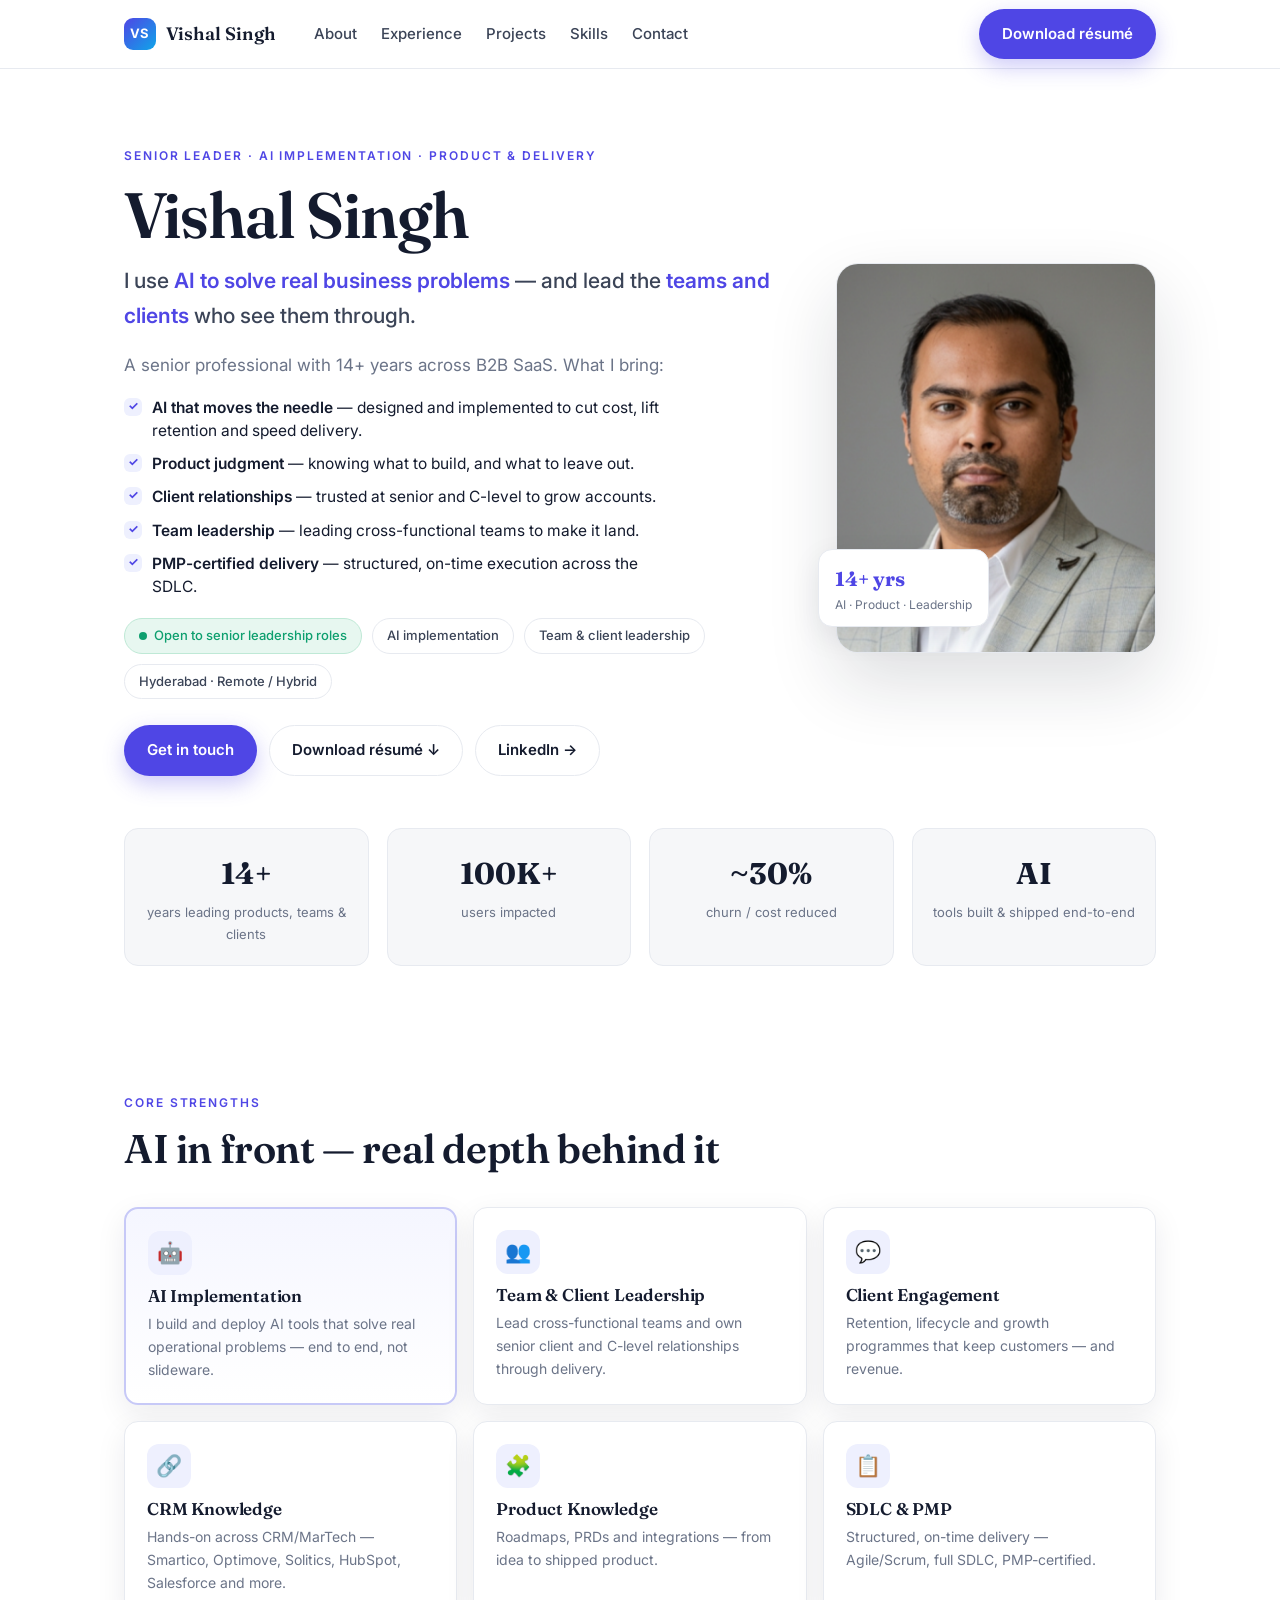
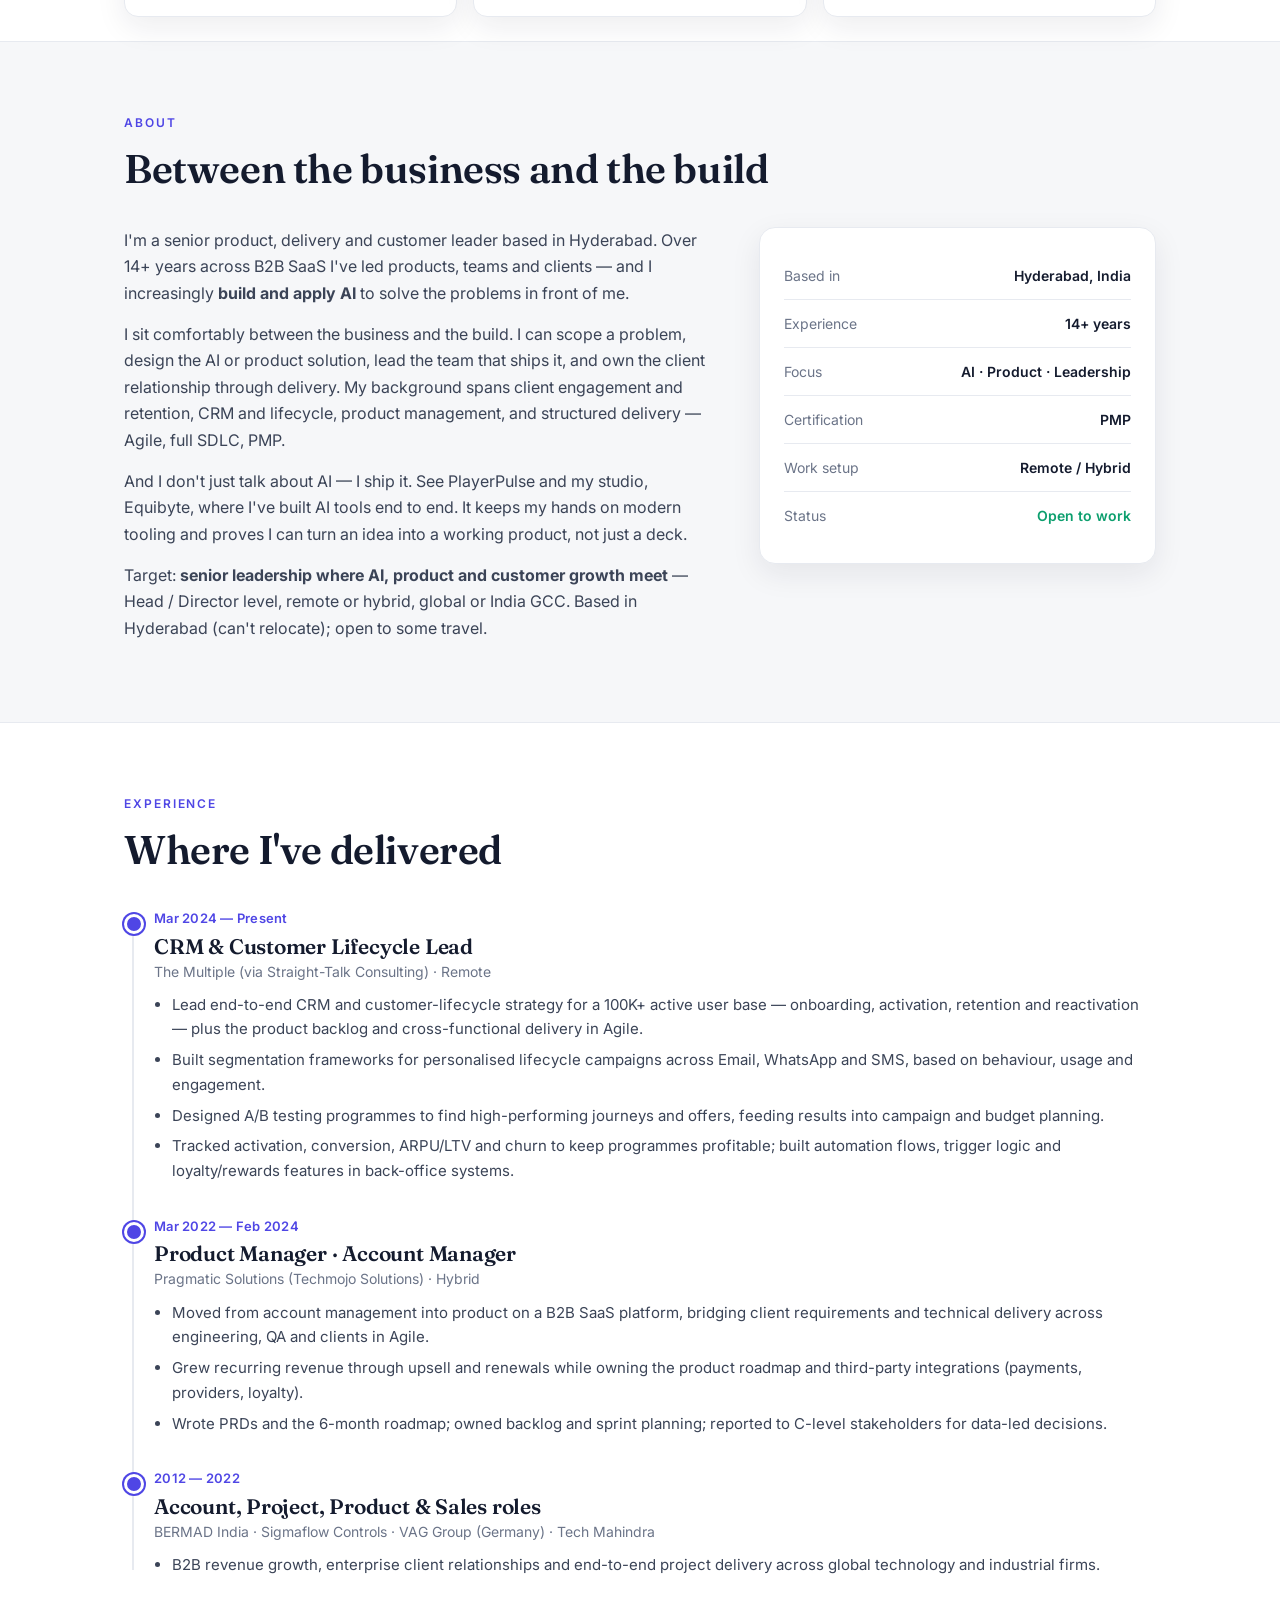
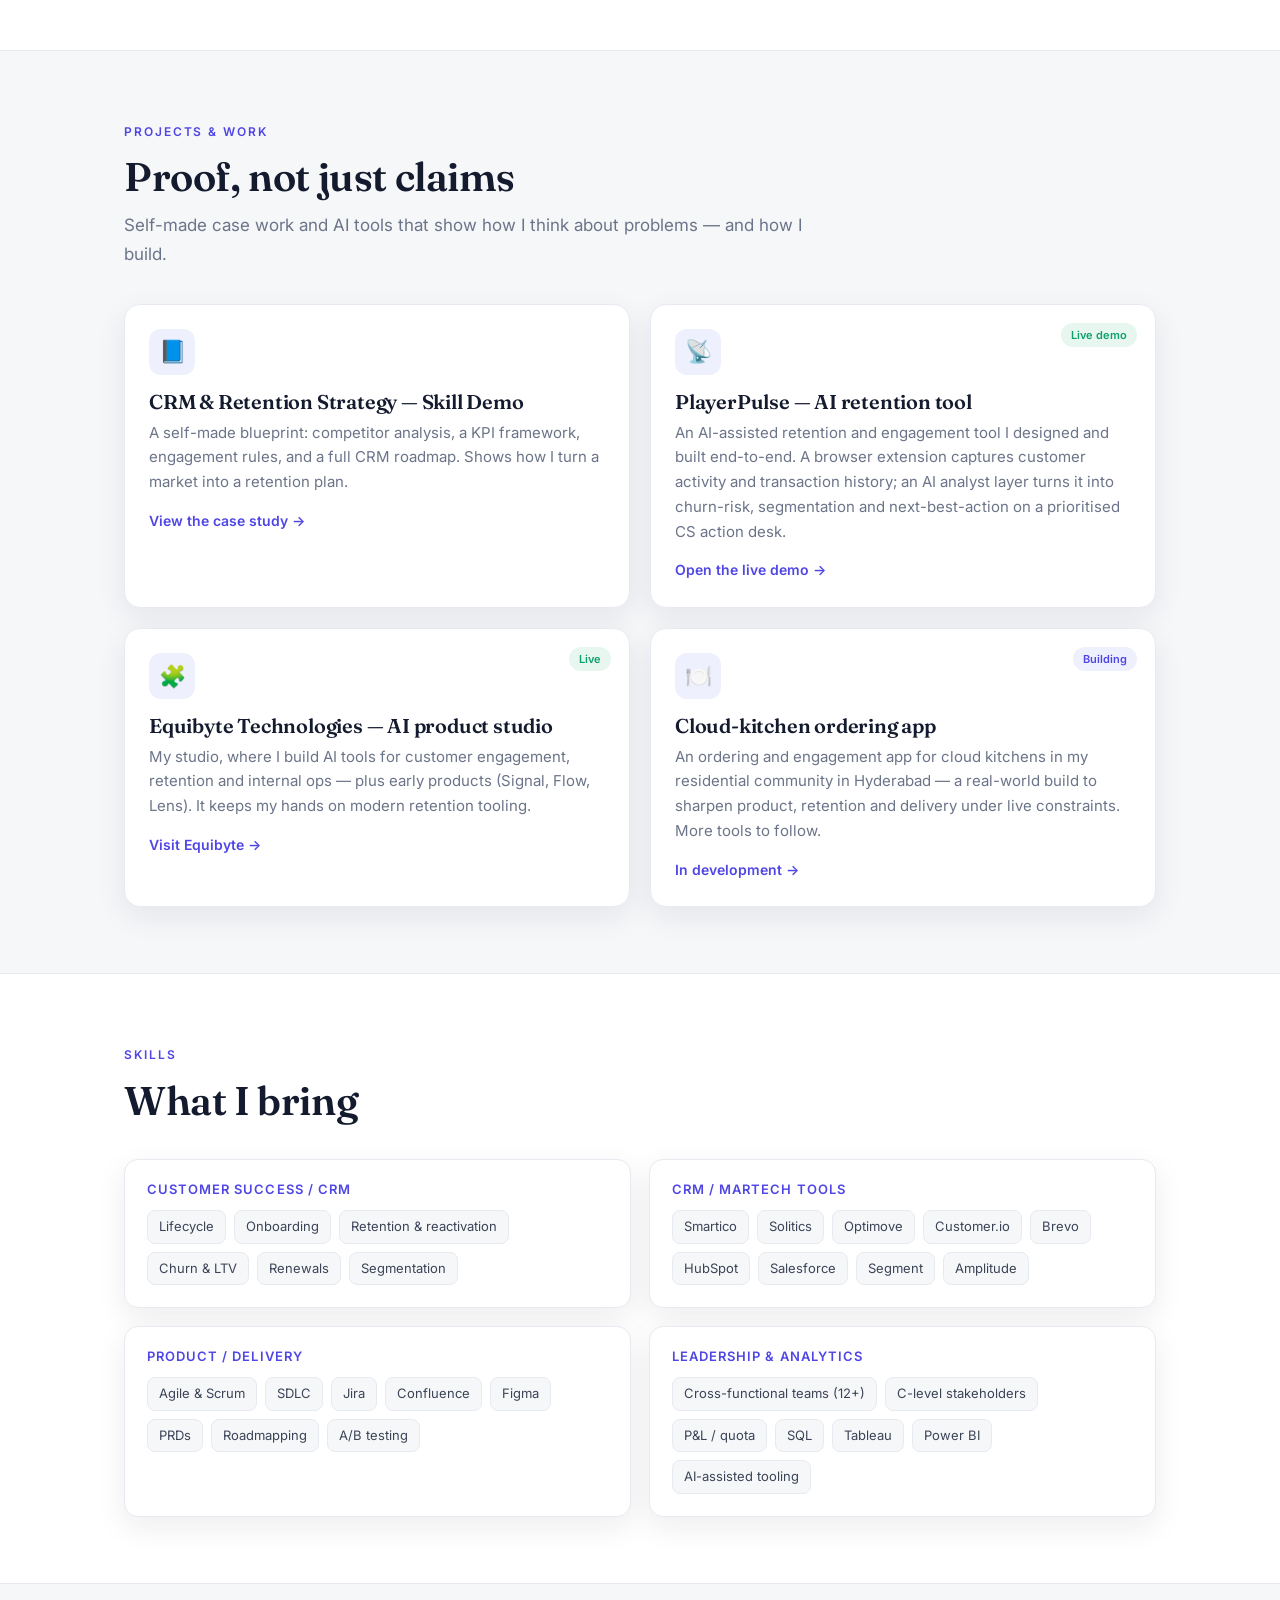
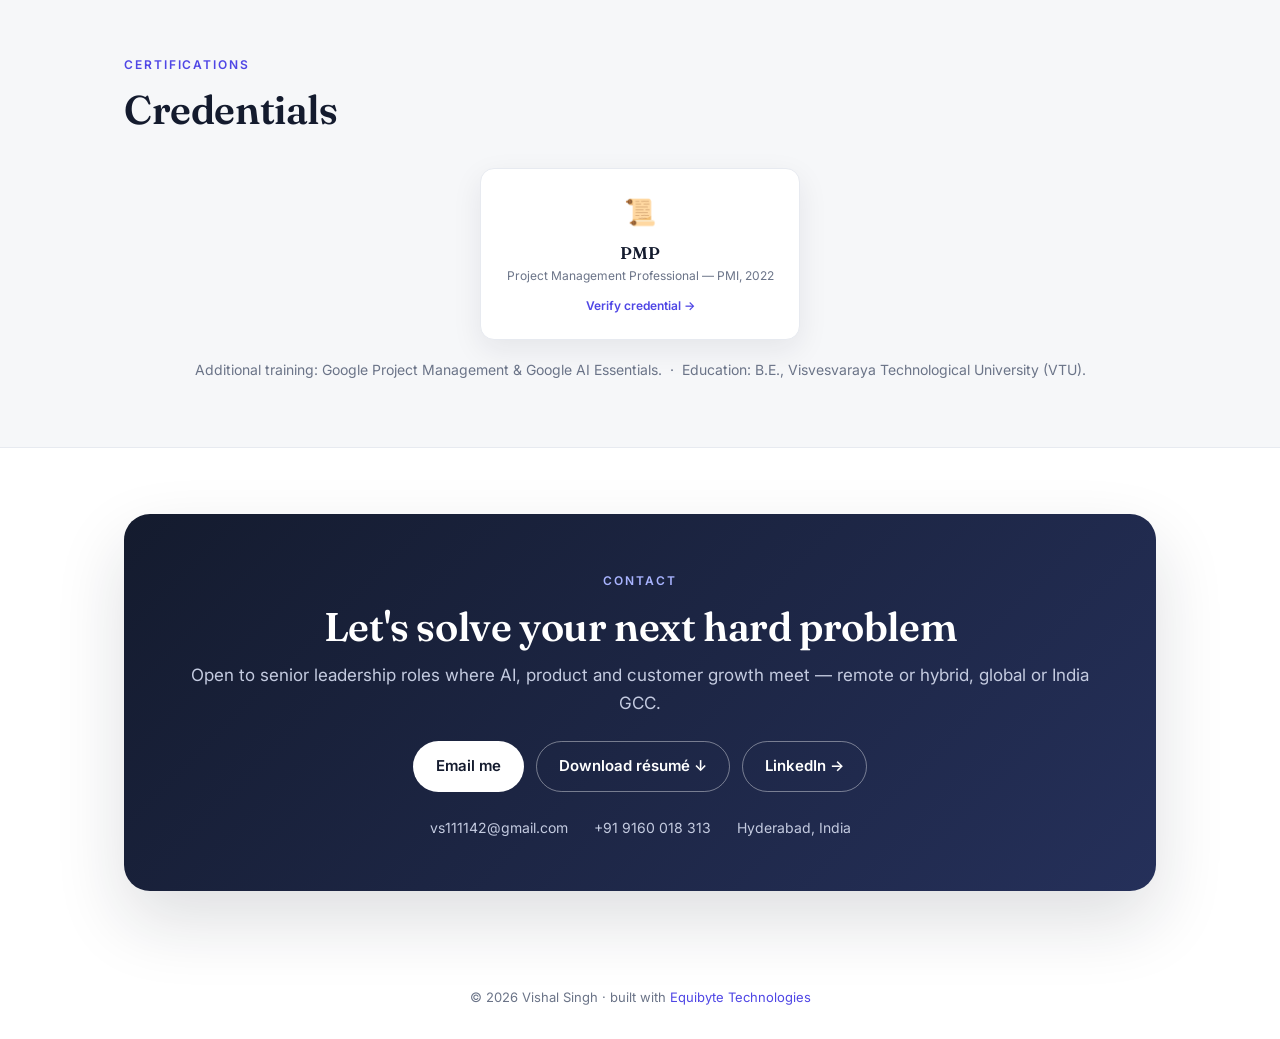
==== index.html @ bd5f9a34 "Add files via upload" ====
<!DOCTYPE html>
<html lang="en">
<head>
  <meta charset="UTF-8" />
  <meta name="viewport" content="width=device-width, initial-scale=1.0" />
  <title>Vishal Singh — AI-driven Senior Leader | Product, Delivery & Customer Growth</title>
  <meta name="description" content="Vishal Singh — senior leader who uses AI to solve real business problems and leads the teams and clients who see them through. 14+ years across B2B SaaS; strengths in client engagement, CRM, product and delivery (SDLC, PMP)." />
  <link rel="canonical" href="https://aboutvishal.equibytetechnologies.com/" />
  <meta name="robots" content="index, follow" />
  <meta property="og:type" content="profile" />
  <meta property="og:title" content="Vishal Singh — AI-driven Senior Leader | Product, Delivery & Customer Growth" />
  <meta property="og:description" content="Senior leader (14+ yrs) who builds and implements AI to solve business problems, and leads teams and clients to deliver. Client engagement, CRM, product, SDLC, PMP." />
  <meta property="og:url" content="https://aboutvishal.equibytetechnologies.com/" />
  <meta property="og:image" content="https://aboutvishal.equibytetechnologies.com/logo-mark-blue.png" />
  <meta name="twitter:card" content="summary" />
  <link rel="icon" type="image/png" href="logo-mark-blue.png" />
  <link rel="preconnect" href="https://fonts.googleapis.com" />
  <link rel="preconnect" href="https://fonts.gstatic.com" crossorigin />
  <link href="https://fonts.googleapis.com/css2?family=Fraunces:opsz,wght@9..144,500;9..144,600;9..144,700&family=Inter:wght@400;500;600&display=swap" rel="stylesheet" />
  <style>
    :root{
      --bg:#ffffff; --bg-alt:#f6f7f9; --card:#ffffff;
      --ink:#141b2e; --ink-2:#3b4457; --muted:#6b7488; --line:#e7eaf0;
      --accent:#4f46e5; --accent-2:#0ea5e9; --accent-soft:#eef0fe; --good:#0d9f6e; --good-soft:#e7f7f0;
      --radius:16px; --shadow:0 10px 30px rgba(20,27,46,.08); --shadow-lg:0 30px 70px rgba(20,27,46,.14);
      --maxw:1080px; --head:"Fraunces",Georgia,serif; --body:"Inter",system-ui,-apple-system,"Segoe UI",sans-serif;
    }
    *{box-sizing:border-box;}
    html{scroll-behavior:smooth;}
    body{margin:0;font-family:var(--body);background:var(--bg);color:var(--ink);line-height:1.65;-webkit-font-smoothing:antialiased;overflow-x:hidden;}
    .wrap{max-width:var(--maxw);margin:0 auto;padding:0 24px;}
    a{color:inherit;text-decoration:none;}
    h1,h2,h3,h4{font-family:var(--head);font-weight:600;line-height:1.1;letter-spacing:-.01em;margin:0;}
    p{margin:0;}
    img{max-width:100%;display:block;}
    .eyebrow{display:inline-block;font-family:var(--body);font-size:12px;font-weight:600;letter-spacing:.16em;text-transform:uppercase;color:var(--accent);margin-bottom:14px;}
    .muted{color:var(--muted);}
    .btn{display:inline-flex;align-items:center;gap:8px;font-family:var(--body);font-weight:600;font-size:15px;padding:12px 22px;border-radius:999px;cursor:pointer;border:1px solid transparent;transition:transform .15s,box-shadow .2s,background .2s,color .2s;white-space:nowrap;}
    .btn:hover{transform:translateY(-1px);}
    .btn-primary{background:var(--accent);color:#fff;box-shadow:0 8px 22px rgba(79,70,229,.28);}
    .btn-primary:hover{background:#4338ca;}
    .btn-ghost{background:#fff;color:var(--ink);border-color:var(--line);}
    .btn-ghost:hover{border-color:var(--accent);color:var(--accent);}
    /* header */
    .site-header{position:sticky;top:0;z-index:50;background:rgba(255,255,255,.82);backdrop-filter:blur(12px);border-bottom:1px solid var(--line);}
    .nav{display:flex;align-items:center;gap:26px;height:68px;}
    .brand{display:flex;align-items:center;gap:10px;font-family:var(--head);font-weight:600;font-size:18px;}
    .brand .dot{width:32px;height:32px;border-radius:9px;background:linear-gradient(135deg,var(--accent),var(--accent-2));display:grid;place-items:center;color:#fff;font-family:var(--body);font-size:13px;font-weight:700;letter-spacing:.02em;}
    .nav-links{display:flex;gap:24px;margin-left:12px;}
    .nav-links a{font-family:var(--body);color:var(--ink-2);font-size:15px;font-weight:500;}
    .nav-links a:hover{color:var(--accent);}
    .nav-cta{margin-left:auto;}
    .menu-toggle{display:none;background:none;border:0;color:var(--ink);font-size:26px;cursor:pointer;}
    /* hero */
    .hero{padding:72px 0 56px;}
    .hero-grid{display:grid;grid-template-columns:1fr 320px;gap:56px;align-items:center;}
    .hero h1{font-size:clamp(40px,6vw,64px);margin-bottom:14px;letter-spacing:-.02em;}
    .hero .role{font-family:var(--body);font-size:clamp(17px,2.3vw,21px);color:var(--ink-2);font-weight:500;margin-bottom:18px;}
    .hero .role b{color:var(--accent);font-weight:600;}
    .hero .lead{font-family:var(--body);color:var(--muted);font-size:17px;max-width:560px;}
    .hero-points{list-style:none;margin:16px 0 4px;padding:0;max-width:560px;display:grid;gap:10px;}
    .hero-points li{position:relative;padding-left:28px;font-family:var(--body);color:var(--ink);font-size:15.5px;line-height:1.5;}
    .hero-points li::before{content:"";position:absolute;left:0;top:2px;width:18px;height:18px;border-radius:6px;background:var(--accent-soft);}
    .hero-points li::after{content:"✓";position:absolute;left:4px;top:1px;font-size:12px;font-weight:700;color:var(--accent);}
    .hero-points b{font-weight:600;color:var(--ink);}
    .chips{display:flex;flex-wrap:wrap;gap:10px;margin:20px 0 4px;}
    .chip{font-family:var(--body);font-size:13px;font-weight:500;color:var(--ink-2);border:1px solid var(--line);border-radius:999px;padding:6px 14px;background:#fff;}
    .chip.otw{color:var(--good);border-color:#bfe9d6;background:var(--good-soft);display:inline-flex;align-items:center;gap:7px;}
    .chip.otw::before{content:"";width:8px;height:8px;border-radius:50%;background:var(--good);}
    .hero-cta{display:flex;gap:12px;flex-wrap:wrap;margin-top:26px;}
    /* photo */
    .photo-card{position:relative;}
    .photo{width:320px;height:390px;object-fit:cover;border-radius:22px;box-shadow:var(--shadow-lg);border:1px solid var(--line);background:var(--bg-alt);}
    .photo-fallback{width:320px;height:390px;border-radius:22px;display:none;align-items:center;justify-content:center;font-family:var(--head);font-weight:700;font-size:96px;color:#fff;background:linear-gradient(160deg,var(--accent),var(--accent-2));box-shadow:var(--shadow-lg);}
    .photo-badge{position:absolute;left:-18px;bottom:26px;background:#fff;border:1px solid var(--line);border-radius:14px;padding:12px 16px;box-shadow:var(--shadow);font-family:var(--body);}
    .photo-badge .n{font-family:var(--head);font-size:20px;font-weight:700;color:var(--accent);}
    .photo-badge .l{font-size:12px;color:var(--muted);}
    /* stats */
    .stats{display:grid;grid-template-columns:repeat(4,1fr);gap:18px;margin-top:52px;}
    .stat{background:var(--bg-alt);border:1px solid var(--line);border-radius:14px;padding:20px;text-align:center;}
    .stat .big{font-family:var(--head);font-size:30px;font-weight:700;color:var(--ink);}
    .stat .cap{font-family:var(--body);color:var(--muted);font-size:13px;margin-top:4px;}
    /* sections */
    .section{padding:66px 0;}
    .section.alt{background:var(--bg-alt);border-top:1px solid var(--line);border-bottom:1px solid var(--line);}
    .shead{max-width:720px;margin-bottom:36px;}
    .shead h2{font-size:clamp(28px,4vw,40px);margin-bottom:12px;}
    .shead p{font-family:var(--body);color:var(--muted);font-size:17px;}
    /* about */
    .about-grid{display:grid;grid-template-columns:1.5fr 1fr;gap:40px;align-items:start;}
    .about-grid p{font-family:var(--body);color:var(--ink-2);font-size:16px;margin-bottom:15px;}
    .facts{background:#fff;border:1px solid var(--line);border-radius:var(--radius);padding:24px;box-shadow:var(--shadow);}
    .facts .row{display:flex;justify-content:space-between;gap:14px;padding:12px 0;border-bottom:1px solid var(--line);font-family:var(--body);font-size:14px;}
    .facts .row:last-child{border-bottom:0;}
    .facts .k{color:var(--muted);} .facts .v{color:var(--ink);font-weight:600;text-align:right;}
    /* timeline */
    .timeline{position:relative;padding-left:30px;}
    .timeline::before{content:"";position:absolute;left:8px;top:8px;bottom:8px;width:2px;background:var(--line);}
    .job{position:relative;margin-bottom:32px;}
    .job:last-child{margin-bottom:0;}
    .job::before{content:"";position:absolute;left:-30px;top:6px;width:14px;height:14px;border-radius:50%;background:var(--accent);border:3px solid #fff;box-shadow:0 0 0 2px var(--accent);}
    .job .when{font-family:var(--body);font-size:13px;font-weight:600;color:var(--accent);letter-spacing:.02em;}
    .job h3{font-size:21px;margin:5px 0 2px;}
    .job .co{font-family:var(--body);color:var(--muted);font-size:14px;margin-bottom:10px;}
    .job ul{margin:0;padding-left:18px;font-family:var(--body);color:var(--ink-2);font-size:15px;}
    .job ul li{margin-bottom:6px;}
    /* cards */
    .grid{display:grid;gap:20px;}
    .grid-2{grid-template-columns:repeat(2,1fr);}
    .grid-4{grid-template-columns:repeat(4,1fr);}
    .card{background:#fff;border:1px solid var(--line);border-radius:var(--radius);padding:24px;transition:transform .2s,box-shadow .2s,border-color .2s;position:relative;box-shadow:var(--shadow);}
    .card:hover{transform:translateY(-3px);box-shadow:var(--shadow-lg);border-color:#d6dae6;}
    .card .tag{position:absolute;top:18px;right:18px;font-family:var(--body);font-size:11px;font-weight:600;border-radius:999px;padding:3px 10px;}
    .tag.live{color:var(--good);background:var(--good-soft);}
    .tag.build{color:var(--accent);background:var(--accent-soft);}
    .card .ico{width:46px;height:46px;border-radius:12px;display:grid;place-items:center;background:var(--accent-soft);font-size:22px;margin-bottom:16px;}
    .card h3{font-size:20px;margin-bottom:8px;}
    .card p{font-family:var(--body);color:var(--muted);font-size:15px;}
    .card .link{font-family:var(--body);display:inline-block;margin-top:14px;color:var(--accent);font-size:14px;font-weight:600;}
    /* skills */
    .skills-grid{display:grid;grid-template-columns:repeat(2,1fr);gap:18px;}
    .skillbox{background:#fff;border:1px solid var(--line);border-radius:14px;padding:22px;box-shadow:var(--shadow);}
    .skillbox h4{font-family:var(--body);font-size:13px;text-transform:uppercase;letter-spacing:.08em;color:var(--accent);margin-bottom:14px;}
    .skillbox .tags{display:flex;flex-wrap:wrap;gap:8px;}
    .skillbox .tags span{font-family:var(--body);font-size:13px;color:var(--ink-2);border:1px solid var(--line);border-radius:8px;padding:5px 11px;background:var(--bg-alt);}
    /* certs */
    .certs{display:grid;grid-template-columns:repeat(4,1fr);gap:18px;}
    .cert{background:#fff;border:1px solid var(--line);border-radius:14px;padding:22px;text-align:center;box-shadow:var(--shadow);}
    .cert .ic{font-size:26px;}
    .cert h4{font-size:17px;margin:10px 0 3px;}
    .cert .iss{font-family:var(--body);color:var(--muted);font-size:12px;}
    .cert .verify{font-family:var(--body);display:inline-block;margin-top:10px;font-size:12px;font-weight:600;color:var(--accent);}
    /* contact */
    /* strengths */
    .strengths{display:grid;grid-template-columns:repeat(3,minmax(0,1fr));gap:16px;}
    .strength{background:#fff;border:1px solid var(--line);border-radius:14px;padding:22px;box-shadow:var(--shadow);transition:transform .2s,box-shadow .2s,border-color .2s;}
    .strength:hover{transform:translateY(-3px);box-shadow:var(--shadow-lg);border-color:#d6dae6;}
    .strength.lead-str{border:2px solid #c7c9f7;background:linear-gradient(180deg,#f5f6ff,#ffffff);}
    .strength .si{width:44px;height:44px;border-radius:12px;display:grid;place-items:center;background:var(--accent-soft);font-size:21px;margin-bottom:12px;}
    .strength h3{font-size:17px;margin-bottom:6px;}
    .strength p{font-family:var(--body);color:var(--muted);font-size:14px;}
    @media(max-width:860px){.strengths{grid-template-columns:1fr;}}
    .contact-band{background:linear-gradient(135deg,#141b2e,#25305a);border-radius:26px;padding:52px;text-align:center;color:#fff;box-shadow:var(--shadow-lg);}
    .contact-band .eyebrow{color:#a9b4ff;}
    .contact-band h2{color:#fff;font-size:clamp(28px,4vw,40px);margin-bottom:12px;}
    .contact-band p{font-family:var(--body);color:#c4cbe0;margin-bottom:24px;font-size:17px;}
    .contact-row{display:flex;flex-wrap:wrap;gap:12px;justify-content:center;}
    .btn-white{background:#fff;color:var(--ink);}
    .btn-white:hover{background:#eef0fe;color:var(--accent);}
    .btn-outline{background:transparent;color:#fff;border-color:rgba(255,255,255,.4);}
    .btn-outline:hover{border-color:#fff;}
    .contact-list{display:flex;flex-wrap:wrap;gap:10px 26px;justify-content:center;margin-top:24px;font-family:var(--body);color:#c4cbe0;font-size:14px;}
    .contact-list a{color:#c4cbe0;} .contact-list a:hover{color:#fff;}
    /* footer */
    .foot{padding:30px 0;text-align:center;font-family:var(--body);color:var(--muted);font-size:13px;}
    .foot a{color:var(--accent);}
    @media(max-width:860px){
      .hero-grid{grid-template-columns:1fr;gap:36px;}
      .photo-card{order:-1;justify-self:center;}
      .about-grid,.skills-grid,.grid-2{grid-template-columns:1fr;}
      .stats,.certs{grid-template-columns:1fr 1fr;}
      .nav-links{display:none;}
      .menu-toggle{display:block;margin-left:auto;}
      .nav-links.open{display:flex;flex-direction:column;position:absolute;top:68px;left:0;right:0;background:#fff;padding:16px 24px;border-bottom:1px solid var(--line);gap:14px;z-index:60;box-shadow:var(--shadow);}
      .nav-cta{display:none;}
      .contact-band{padding:36px 22px;}
    }
  </style>
</head>
<body>

  <header class="site-header">
    <div class="wrap">
      <nav class="nav">
        <a class="brand" href="#top"><span class="dot">VS</span> Vishal Singh</a>
        <div class="nav-links">
          <a href="#about">About</a>
          <a href="#experience">Experience</a>
          <a href="#projects">Projects</a>
          <a href="#skills">Skills</a>
          <a href="#contact">Contact</a>
        </div>
        <div class="nav-cta"><a class="btn btn-primary" href="Vishal-Singh-Resume.pdf" download>Download résumé</a></div>
        <button class="menu-toggle" aria-label="Menu">☰</button>
      </nav>
    </div>
  </header>

  <!-- HERO -->
  <section class="hero" id="top">
    <div class="wrap">
      <div class="hero-grid">
        <div>
          <span class="eyebrow">Senior leader · AI implementation · Product &amp; delivery</span>
          <h1>Vishal Singh</h1>
          <p class="role">I use <b>AI to solve real business problems</b> — and lead the <b>teams and clients</b> who see them through.</p>
          <p class="lead">A senior professional with 14+ years across B2B SaaS. What I bring:</p>
          <ul class="hero-points">
            <li><b>AI that moves the needle</b> — designed and implemented to cut cost, lift retention and speed delivery.</li>
            <li><b>Product judgment</b> — knowing what to build, and what to leave out.</li>
            <li><b>Client relationships</b> — trusted at senior and C-level to grow accounts.</li>
            <li><b>Team leadership</b> — leading cross-functional teams to make it land.</li>
            <li><b>PMP-certified delivery</b> — structured, on-time execution across the SDLC.</li>
          </ul>
          <div class="chips">
            <span class="chip otw">Open to senior leadership roles</span>
            <span class="chip">AI implementation</span>
            <span class="chip">Team &amp; client leadership</span>
            <span class="chip">Hyderabad · Remote / Hybrid</span>
          </div>
          <div class="hero-cta">
            <a class="btn btn-primary" href="#contact">Get in touch</a>
            <a class="btn btn-ghost" href="Vishal-Singh-Resume.pdf" download>Download résumé ↓</a>
            <a class="btn btn-ghost" href="https://www.linkedin.com/in/ig-vishal-singh/" target="_blank" rel="noopener">LinkedIn →</a>
          </div>
        </div>
        <div class="photo-card">
          <img class="photo" src="vishal.png" alt="Vishal Singh" onerror="this.style.display='none';document.getElementById('pfb').style.display='flex';" />
          <div class="photo-fallback" id="pfb">VS</div>
          <div class="photo-badge"><div class="n">14+ yrs</div><div class="l">AI · Product · Leadership</div></div>
        </div>
      </div>

      <div class="stats">
        <div class="stat"><div class="big">14+</div><div class="cap">years leading products, teams &amp; clients</div></div>
        <div class="stat"><div class="big">100K+</div><div class="cap">users impacted</div></div>
        <div class="stat"><div class="big">~30%</div><div class="cap">churn / cost reduced</div></div>
        <div class="stat"><div class="big">AI</div><div class="cap">tools built &amp; shipped end-to-end</div></div>
      </div>
    </div>
  </section>

  <!-- STRENGTHS -->
  <section class="section" id="strengths" style="padding-bottom:24px;">
    <div class="wrap">
      <div class="shead"><span class="eyebrow">Core strengths</span><h2>AI in front — real depth behind it</h2></div>
      <div class="strengths">
        <div class="strength lead-str"><div class="si">🤖</div><h3>AI Implementation</h3><p>I build and deploy AI tools that solve real operational problems — end to end, not slideware.</p></div>
        <div class="strength"><div class="si">👥</div><h3>Team &amp; Client Leadership</h3><p>Lead cross-functional teams and own senior client and C-level relationships through delivery.</p></div>
        <div class="strength"><div class="si">💬</div><h3>Client Engagement</h3><p>Retention, lifecycle and growth programmes that keep customers — and revenue.</p></div>
        <div class="strength"><div class="si">🔗</div><h3>CRM Knowledge</h3><p>Hands-on across CRM/MarTech — Smartico, Optimove, Solitics, HubSpot, Salesforce and more.</p></div>
        <div class="strength"><div class="si">🧩</div><h3>Product Knowledge</h3><p>Roadmaps, PRDs and integrations — from idea to shipped product.</p></div>
        <div class="strength"><div class="si">📋</div><h3>SDLC &amp; PMP</h3><p>Structured, on-time delivery — Agile/Scrum, full SDLC, PMP-certified.</p></div>
      </div>
    </div>
  </section>

  <!-- ABOUT -->
  <section class="section alt" id="about">
    <div class="wrap">
      <div class="shead"><span class="eyebrow">About</span><h2>Between the business and the build</h2></div>
      <div class="about-grid">
        <div>
          <p>I'm a senior product, delivery and customer leader based in Hyderabad. Over 14+ years across B2B SaaS I've led products, teams and clients — and I increasingly <b>build and apply AI</b> to solve the problems in front of me.</p>
          <p>I sit comfortably between the business and the build. I can scope a problem, design the AI or product solution, lead the team that ships it, and own the client relationship through delivery. My background spans client engagement and retention, CRM and lifecycle, product management, and structured delivery — Agile, full SDLC, PMP.</p>
          <p>And I don't just talk about AI — I ship it. See PlayerPulse and my studio, Equibyte, where I've built AI tools end to end. It keeps my hands on modern tooling and proves I can turn an idea into a working product, not just a deck.</p>
          <p>Target: <b>senior leadership where AI, product and customer growth meet</b> — Head / Director level, remote or hybrid, global or India GCC. Based in Hyderabad (can't relocate); open to some travel.</p>
        </div>
        <div class="facts">
          <div class="row"><span class="k">Based in</span><span class="v">Hyderabad, India</span></div>
          <div class="row"><span class="k">Experience</span><span class="v">14+ years</span></div>
          <div class="row"><span class="k">Focus</span><span class="v">AI · Product · Leadership</span></div>
          <div class="row"><span class="k">Certification</span><span class="v">PMP</span></div>
          <div class="row"><span class="k">Work setup</span><span class="v">Remote / Hybrid</span></div>
          <div class="row"><span class="k">Status</span><span class="v" style="color:var(--good)">Open to work</span></div>
        </div>
      </div>
    </div>
  </section>

  <!-- EXPERIENCE -->
  <section class="section" id="experience">
    <div class="wrap">
      <div class="shead"><span class="eyebrow">Experience</span><h2>Where I've delivered</h2></div>
      <div class="timeline">
        <div class="job">
          <div class="when">Mar 2024 — Present</div>
          <h3>CRM &amp; Customer Lifecycle Lead</h3>
          <div class="co">The Multiple (via Straight-Talk Consulting) · Remote</div>
          <ul>
            <li>Lead end-to-end CRM and customer-lifecycle strategy for a 100K+ active user base — onboarding, activation, retention and reactivation — plus the product backlog and cross-functional delivery in Agile.</li>
            <li>Built segmentation frameworks for personalised lifecycle campaigns across Email, WhatsApp and SMS, based on behaviour, usage and engagement.</li>
            <li>Designed A/B testing programmes to find high-performing journeys and offers, feeding results into campaign and budget planning.</li>
            <li>Tracked activation, conversion, ARPU/LTV and churn to keep programmes profitable; built automation flows, trigger logic and loyalty/rewards features in back-office systems.</li>
          </ul>
        </div>
        <div class="job">
          <div class="when">Mar 2022 — Feb 2024</div>
          <h3>Product Manager · Account Manager</h3>
          <div class="co">Pragmatic Solutions (Techmojo Solutions) · Hybrid</div>
          <ul>
            <li>Moved from account management into product on a B2B SaaS platform, bridging client requirements and technical delivery across engineering, QA and clients in Agile.</li>
            <li>Grew recurring revenue through upsell and renewals while owning the product roadmap and third-party integrations (payments, providers, loyalty).</li>
            <li>Wrote PRDs and the 6-month roadmap; owned backlog and sprint planning; reported to C-level stakeholders for data-led decisions.</li>
          </ul>
        </div>
        <div class="job">
          <div class="when">2012 — 2022</div>
          <h3>Account, Project, Product &amp; Sales roles</h3>
          <div class="co">BERMAD India · Sigmaflow Controls · VAG Group (Germany) · Tech Mahindra</div>
          <ul>
            <li>B2B revenue growth, enterprise client relationships and end-to-end project delivery across global technology and industrial firms.</li>
          </ul>
        </div>
      </div>
    </div>
  </section>

  <!-- PROJECTS -->
  <section class="section alt" id="projects">
    <div class="wrap">
      <div class="shead"><span class="eyebrow">Projects &amp; work</span><h2>Proof, not just claims</h2><p>Self-made case work and AI tools that show how I think about problems — and how I build.</p></div>
      <div class="grid grid-2">
        <div class="card">
          <div class="ico">📘</div>
          <h3>CRM &amp; Retention Strategy — Skill Demo</h3>
          <p>A self-made blueprint: competitor analysis, a KPI framework, engagement rules, and a full CRM roadmap. Shows how I turn a market into a retention plan.</p>
          <a class="link" href="https://drive.google.com/file/d/13zfPyHUJSr8HqskVq6yuSm7xa_m9ThRD/view" target="_blank" rel="noopener">View the case study →</a>
        </div>
        <div class="card">
          <span class="tag live">Live demo</span>
          <div class="ico">📡</div>
          <h3>PlayerPulse — AI retention tool</h3>
          <p>An AI-assisted retention and engagement tool I designed and built end-to-end. A browser extension captures customer activity and transaction history; an AI analyst layer turns it into churn-risk, segmentation and next-best-action on a prioritised CS action desk.</p>
          <a class="link" href="https://demo-playerpulse.equibytetechnologies.com" target="_blank" rel="noopener">Open the live demo →</a>
        </div>
        <div class="card">
          <span class="tag live">Live</span>
          <div class="ico">🧩</div>
          <h3>Equibyte Technologies — AI product studio</h3>
          <p>My studio, where I build AI tools for customer engagement, retention and internal ops — plus early products (Signal, Flow, Lens). It keeps my hands on modern retention tooling.</p>
          <a class="link" href="https://equibytetechnologies.com" target="_blank" rel="noopener">Visit Equibyte →</a>
        </div>
        <div class="card">
          <span class="tag build">Building</span>
          <div class="ico">🍽️</div>
          <h3>Cloud-kitchen ordering app</h3>
          <p>An ordering and engagement app for cloud kitchens in my residential community in Hyderabad — a real-world build to sharpen product, retention and delivery under live constraints. More tools to follow.</p>
          <span class="link">In development →</span>
        </div>
      </div>
    </div>
  </section>

  <!-- SKILLS -->
  <section class="section" id="skills">
    <div class="wrap">
      <div class="shead"><span class="eyebrow">Skills</span><h2>What I bring</h2></div>
      <div class="skills-grid">
        <div class="skillbox"><h4>Customer Success / CRM</h4><div class="tags"><span>Lifecycle</span><span>Onboarding</span><span>Retention &amp; reactivation</span><span>Churn &amp; LTV</span><span>Renewals</span><span>Segmentation</span></div></div>
        <div class="skillbox"><h4>CRM / MarTech tools</h4><div class="tags"><span>Smartico</span><span>Solitics</span><span>Optimove</span><span>Customer.io</span><span>Brevo</span><span>HubSpot</span><span>Salesforce</span><span>Segment</span><span>Amplitude</span></div></div>
        <div class="skillbox"><h4>Product / Delivery</h4><div class="tags"><span>Agile &amp; Scrum</span><span>SDLC</span><span>Jira</span><span>Confluence</span><span>Figma</span><span>PRDs</span><span>Roadmapping</span><span>A/B testing</span></div></div>
        <div class="skillbox"><h4>Leadership &amp; Analytics</h4><div class="tags"><span>Cross-functional teams (12+)</span><span>C-level stakeholders</span><span>P&amp;L / quota</span><span>SQL</span><span>Tableau</span><span>Power BI</span><span>AI-assisted tooling</span></div></div>
      </div>
    </div>
  </section>

  <!-- CERTS -->
  <section class="section alt" id="certs">
    <div class="wrap">
      <div class="shead"><span class="eyebrow">Certifications</span><h2>Credentials</h2></div>
      <div class="certs" style="grid-template-columns:minmax(0,320px);justify-content:center;">
        <div class="cert"><div class="ic">📜</div><h4>PMP</h4><div class="iss">Project Management Professional — PMI, 2022</div><a class="verify" href="https://www.credly.com/badges/8cdd105b-1ec0-4712-b92c-73b74aab655d/public_url" target="_blank" rel="noopener">Verify credential →</a></div>
      </div>
      <p class="muted" style="font-family:var(--body);font-size:14px;margin-top:18px;text-align:center;">Additional training: Google Project Management &amp; Google AI Essentials. &nbsp;·&nbsp; Education: B.E., Visvesvaraya Technological University (VTU).</p>
    </div>
  </section>

  <!-- CONTACT -->
  <section class="section" id="contact">
    <div class="wrap">
      <div class="contact-band">
        <span class="eyebrow">Contact</span>
        <h2>Let's solve your next hard problem</h2>
        <p>Open to senior leadership roles where AI, product and customer growth meet — remote or hybrid, global or India GCC.</p>
        <div class="contact-row">
          <a class="btn btn-white" href="mailto:vs111142@gmail.com?subject=Opportunity%20for%20Vishal%20Singh">Email me</a>
          <a class="btn btn-outline" href="Vishal-Singh-Resume.pdf" download>Download résumé ↓</a>
          <a class="btn btn-outline" href="https://www.linkedin.com/in/ig-vishal-singh/" target="_blank" rel="noopener">LinkedIn →</a>
        </div>
        <div class="contact-list">
          <a href="mailto:vs111142@gmail.com">vs111142@gmail.com</a>
          <a href="tel:+919160018313">+91 9160 018 313</a>
          <span>Hyderabad, India</span>
        </div>
      </div>
    </div>
  </section>

  <footer class="foot">
    <div class="wrap">© 2026 Vishal Singh · built with <a href="https://equibytetechnologies.com" target="_blank" rel="noopener">Equibyte Technologies</a></div>
  </footer>

  <script>
    var t=document.querySelector('.menu-toggle'),l=document.querySelector('.nav-links');
    if(t&&l){t.addEventListener('click',function(){l.classList.toggle('open');});
      l.querySelectorAll('a').forEach(function(a){a.addEventListener('click',function(){l.classList.remove('open');});});}
  </script>
</body>
</html>
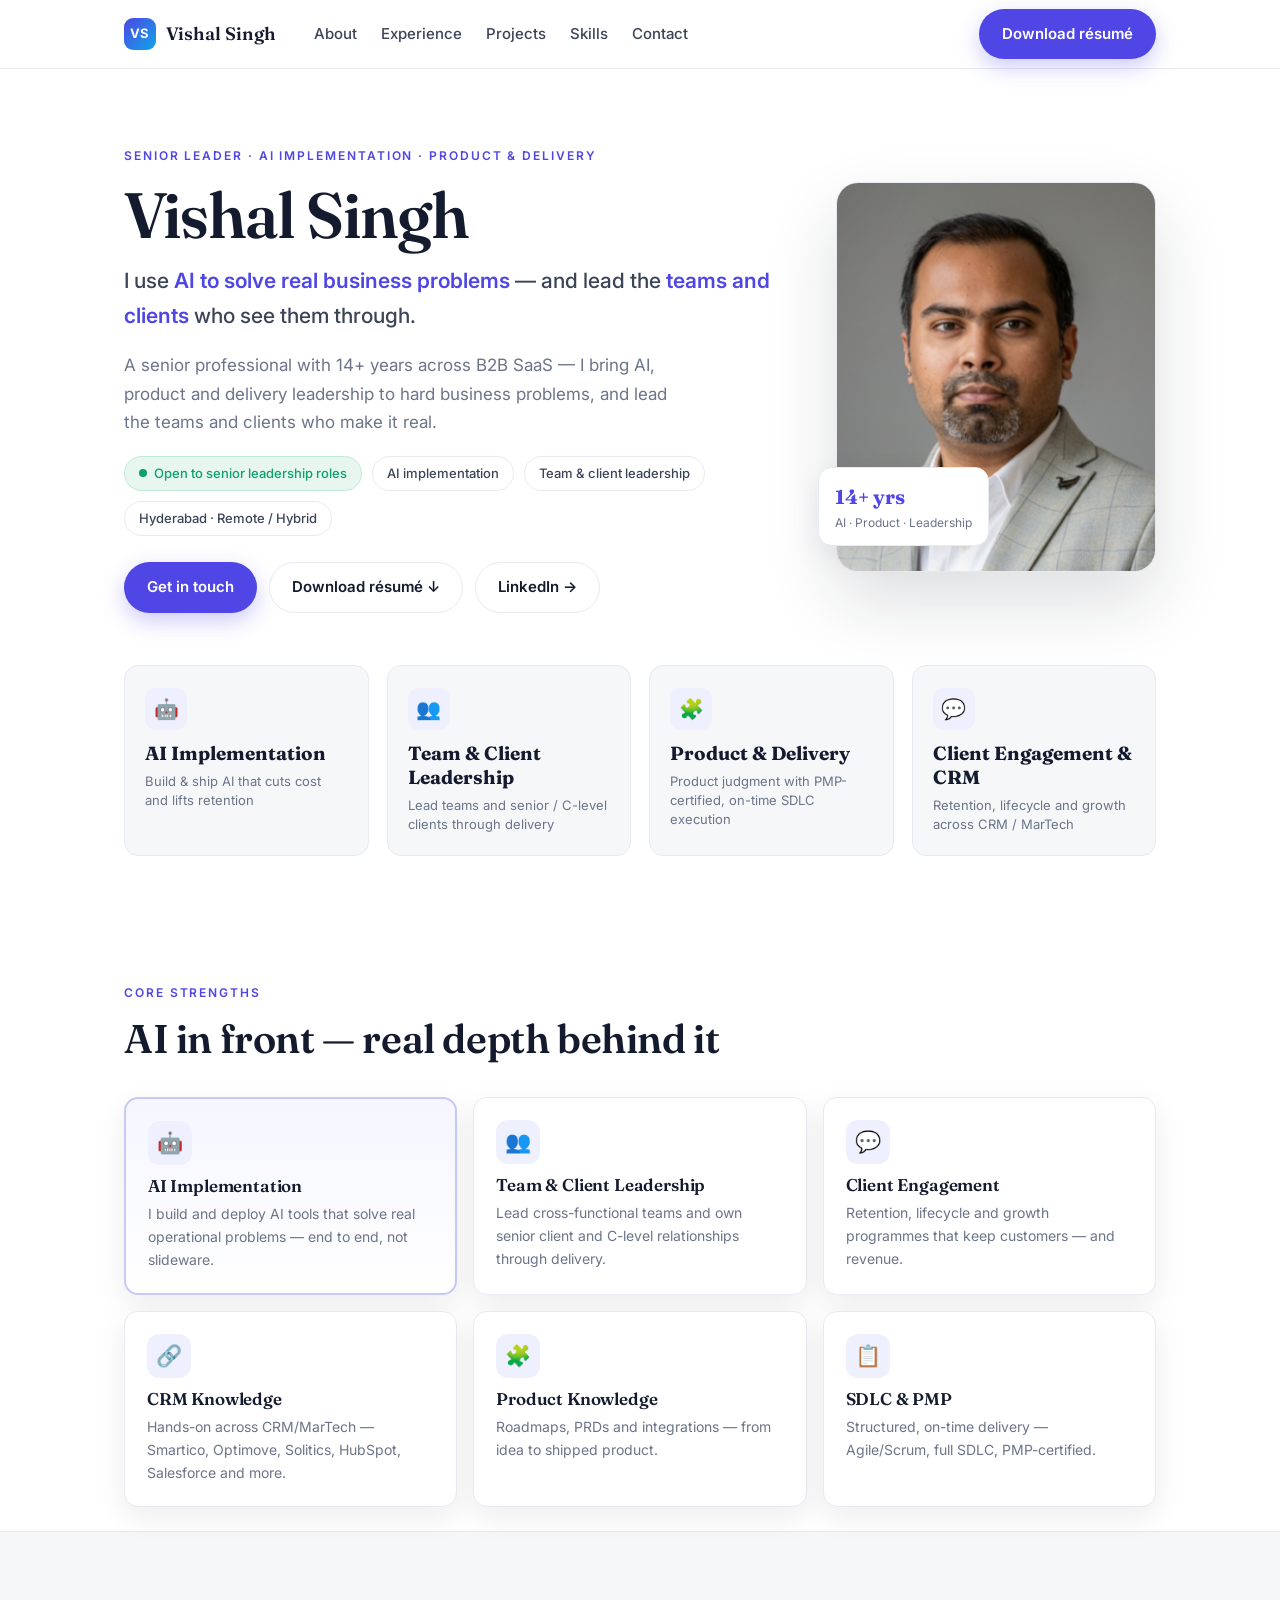
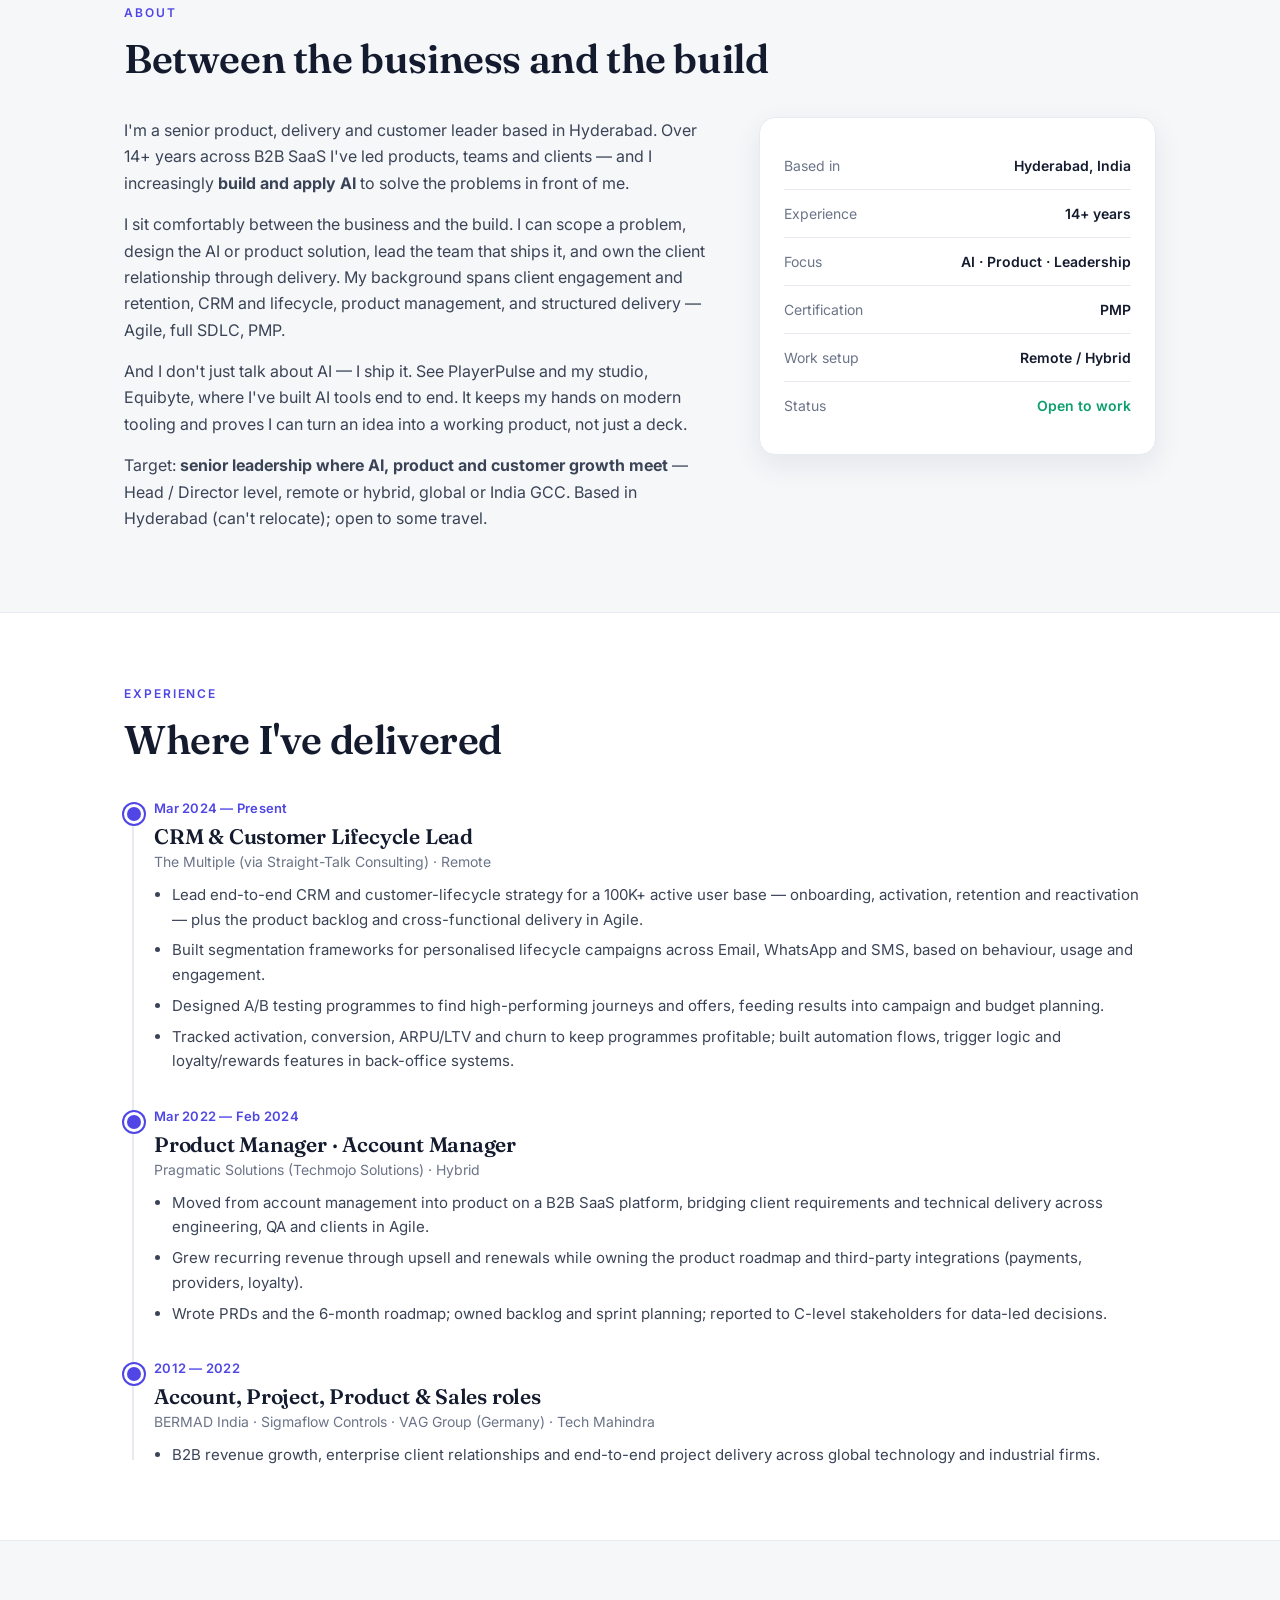
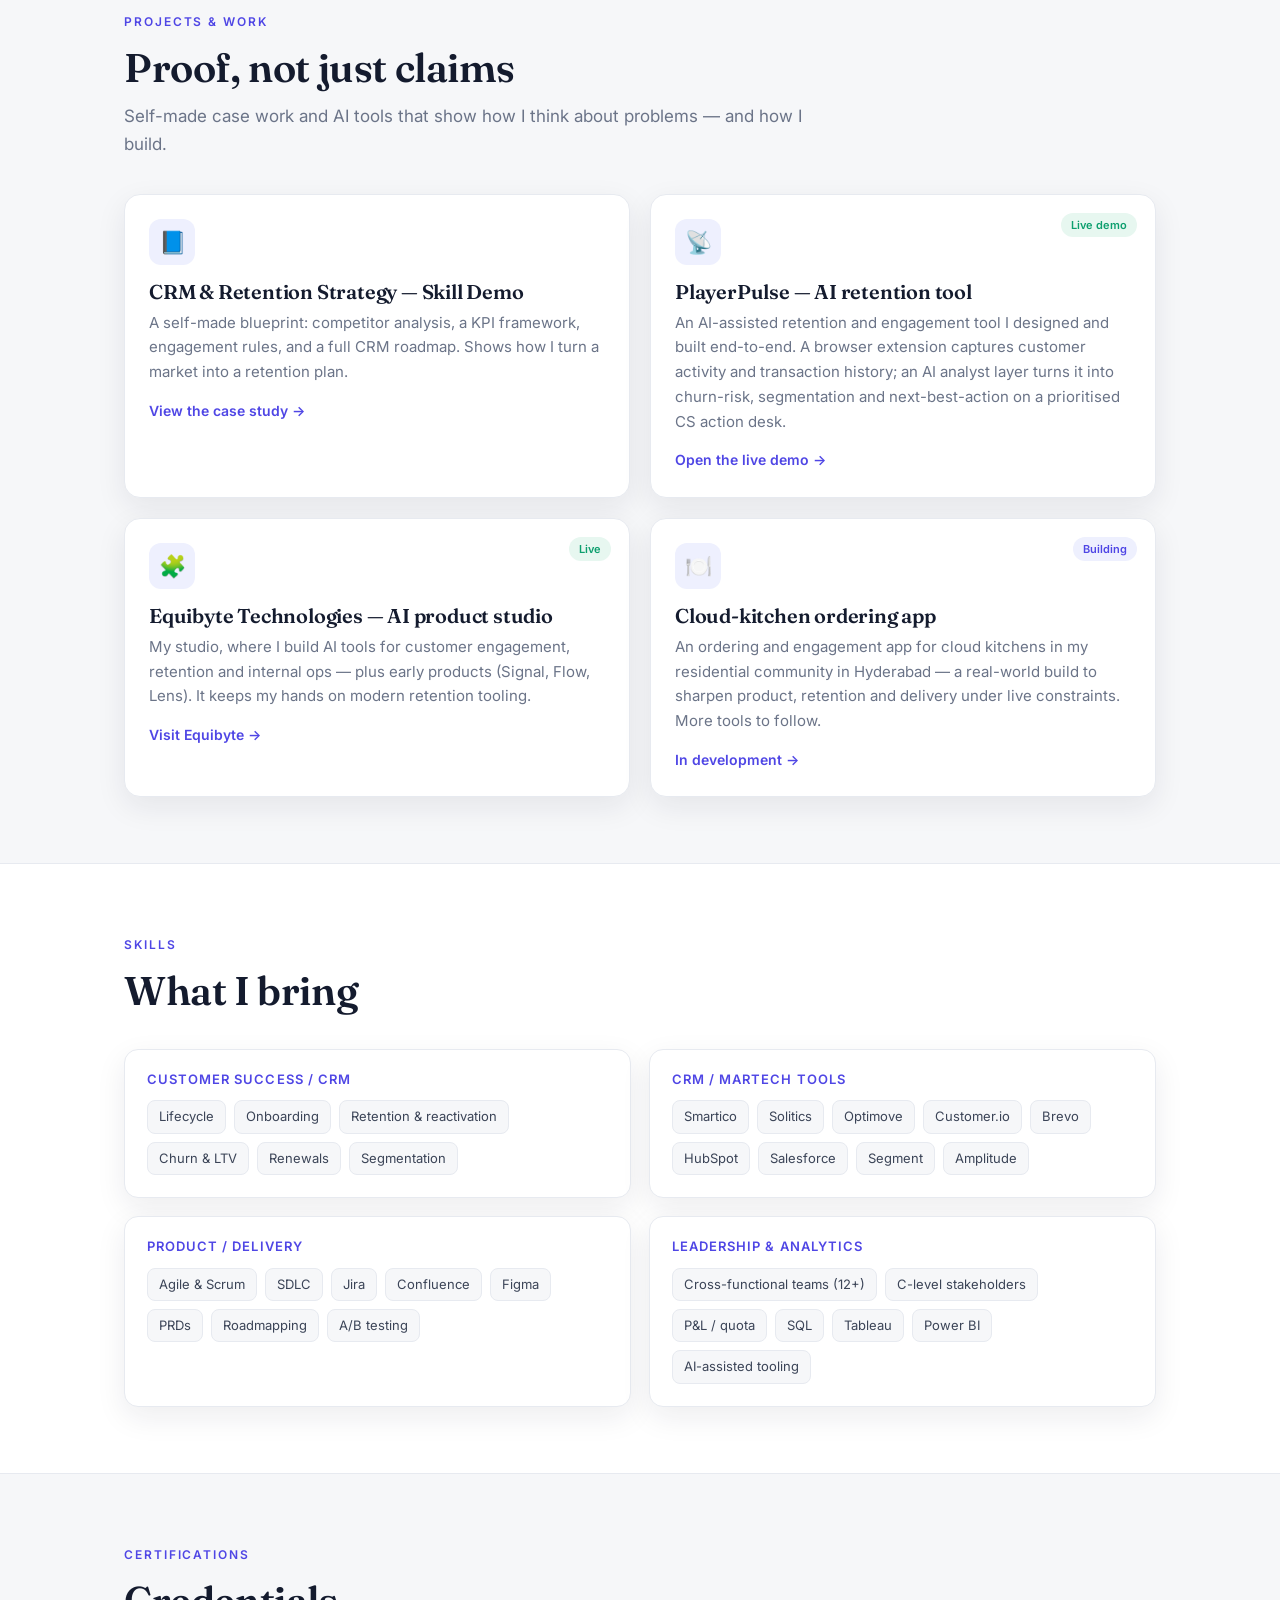
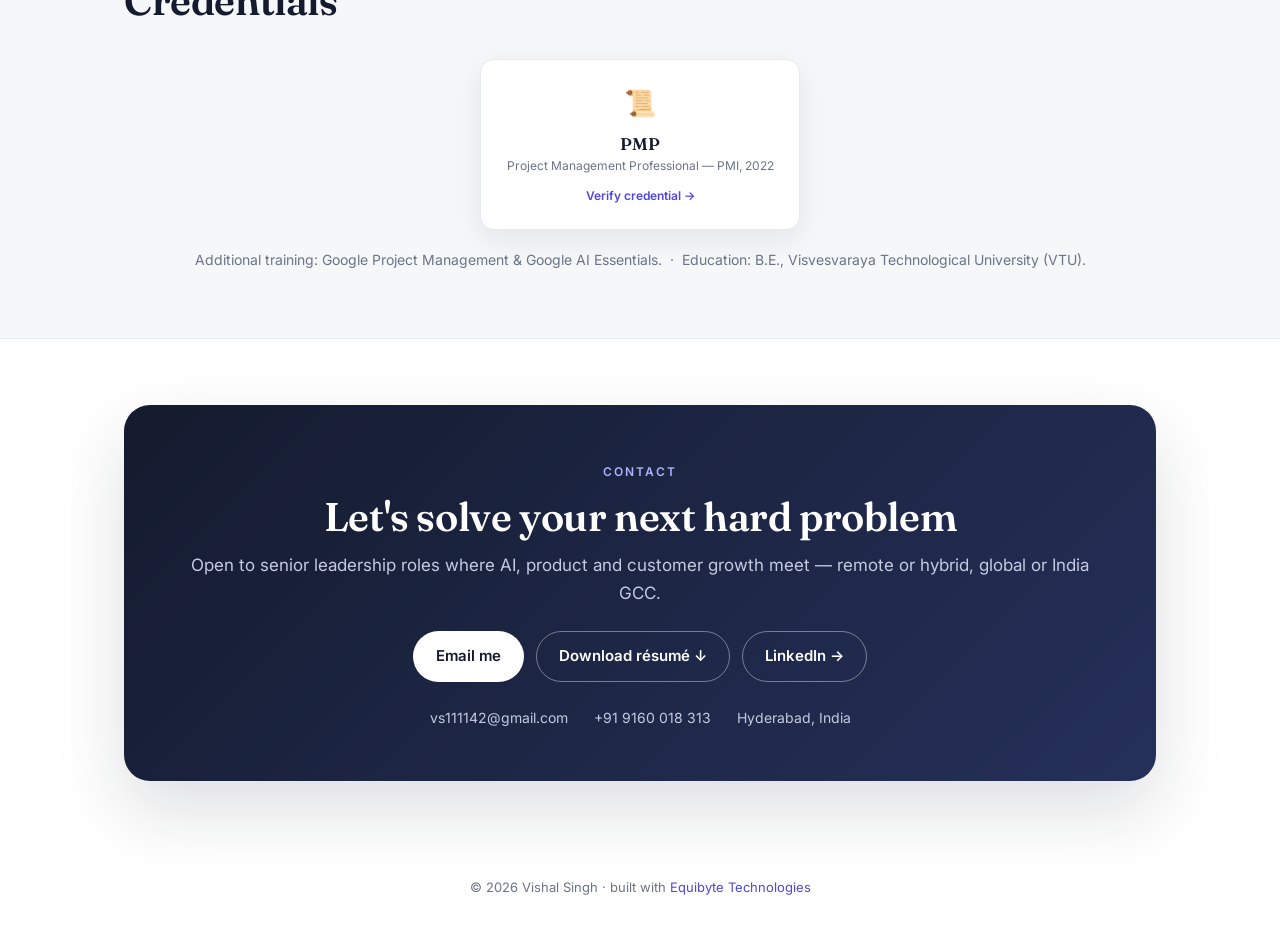
==== commit 8d577701: "Add files via upload" ====
--- a/index.html
+++ b/index.html
@@ -77,9 +77,10 @@
     .photo-badge .l{font-size:12px;color:var(--muted);}
     /* stats */
     .stats{display:grid;grid-template-columns:repeat(4,1fr);gap:18px;margin-top:52px;}
-    .stat{background:var(--bg-alt);border:1px solid var(--line);border-radius:14px;padding:20px;text-align:center;}
-    .stat .big{font-family:var(--head);font-size:30px;font-weight:700;color:var(--ink);}
-    .stat .cap{font-family:var(--body);color:var(--muted);font-size:13px;margin-top:4px;}
+    .stat{background:var(--bg-alt);border:1px solid var(--line);border-radius:14px;padding:22px 20px;text-align:left;}
+    .stat .si{width:42px;height:42px;border-radius:11px;display:grid;place-items:center;background:var(--accent-soft);font-size:20px;margin-bottom:12px;}
+    .stat .big{font-family:var(--head);font-size:19px;font-weight:700;color:var(--ink);line-height:1.25;}
+    .stat .cap{font-family:var(--body);color:var(--muted);font-size:13px;margin-top:6px;line-height:1.45;}
     /* sections */
     .section{padding:66px 0;}
     .section.alt{background:var(--bg-alt);border-top:1px solid var(--line);border-bottom:1px solid var(--line);}
@@ -194,14 +195,7 @@
           <span class="eyebrow">Senior leader · AI implementation · Product &amp; delivery</span>
           <h1>Vishal Singh</h1>
           <p class="role">I use <b>AI to solve real business problems</b> — and lead the <b>teams and clients</b> who see them through.</p>
-          <p class="lead">A senior professional with 14+ years across B2B SaaS. What I bring:</p>
-          <ul class="hero-points">
-            <li><b>AI that moves the needle</b> — designed and implemented to cut cost, lift retention and speed delivery.</li>
-            <li><b>Product judgment</b> — knowing what to build, and what to leave out.</li>
-            <li><b>Client relationships</b> — trusted at senior and C-level to grow accounts.</li>
-            <li><b>Team leadership</b> — leading cross-functional teams to make it land.</li>
-            <li><b>PMP-certified delivery</b> — structured, on-time execution across the SDLC.</li>
-          </ul>
+          <p class="lead">A senior professional with 14+ years across B2B SaaS — I bring AI, product and delivery leadership to hard business problems, and lead the teams and clients who make it real.</p>
           <div class="chips">
             <span class="chip otw">Open to senior leadership roles</span>
             <span class="chip">AI implementation</span>
@@ -222,10 +216,10 @@
       </div>
 
       <div class="stats">
-        <div class="stat"><div class="big">14+</div><div class="cap">years leading products, teams &amp; clients</div></div>
-        <div class="stat"><div class="big">100K+</div><div class="cap">users impacted</div></div>
-        <div class="stat"><div class="big">~30%</div><div class="cap">churn / cost reduced</div></div>
-        <div class="stat"><div class="big">AI</div><div class="cap">tools built &amp; shipped end-to-end</div></div>
+        <div class="stat"><div class="si">🤖</div><div class="big">AI Implementation</div><div class="cap">Build &amp; ship AI that cuts cost and lifts retention</div></div>
+        <div class="stat"><div class="si">👥</div><div class="big">Team &amp; Client Leadership</div><div class="cap">Lead teams and senior / C-level clients through delivery</div></div>
+        <div class="stat"><div class="si">🧩</div><div class="big">Product &amp; Delivery</div><div class="cap">Product judgment with PMP-certified, on-time SDLC execution</div></div>
+        <div class="stat"><div class="si">💬</div><div class="big">Client Engagement &amp; CRM</div><div class="cap">Retention, lifecycle and growth across CRM / MarTech</div></div>
       </div>
     </div>
   </section>
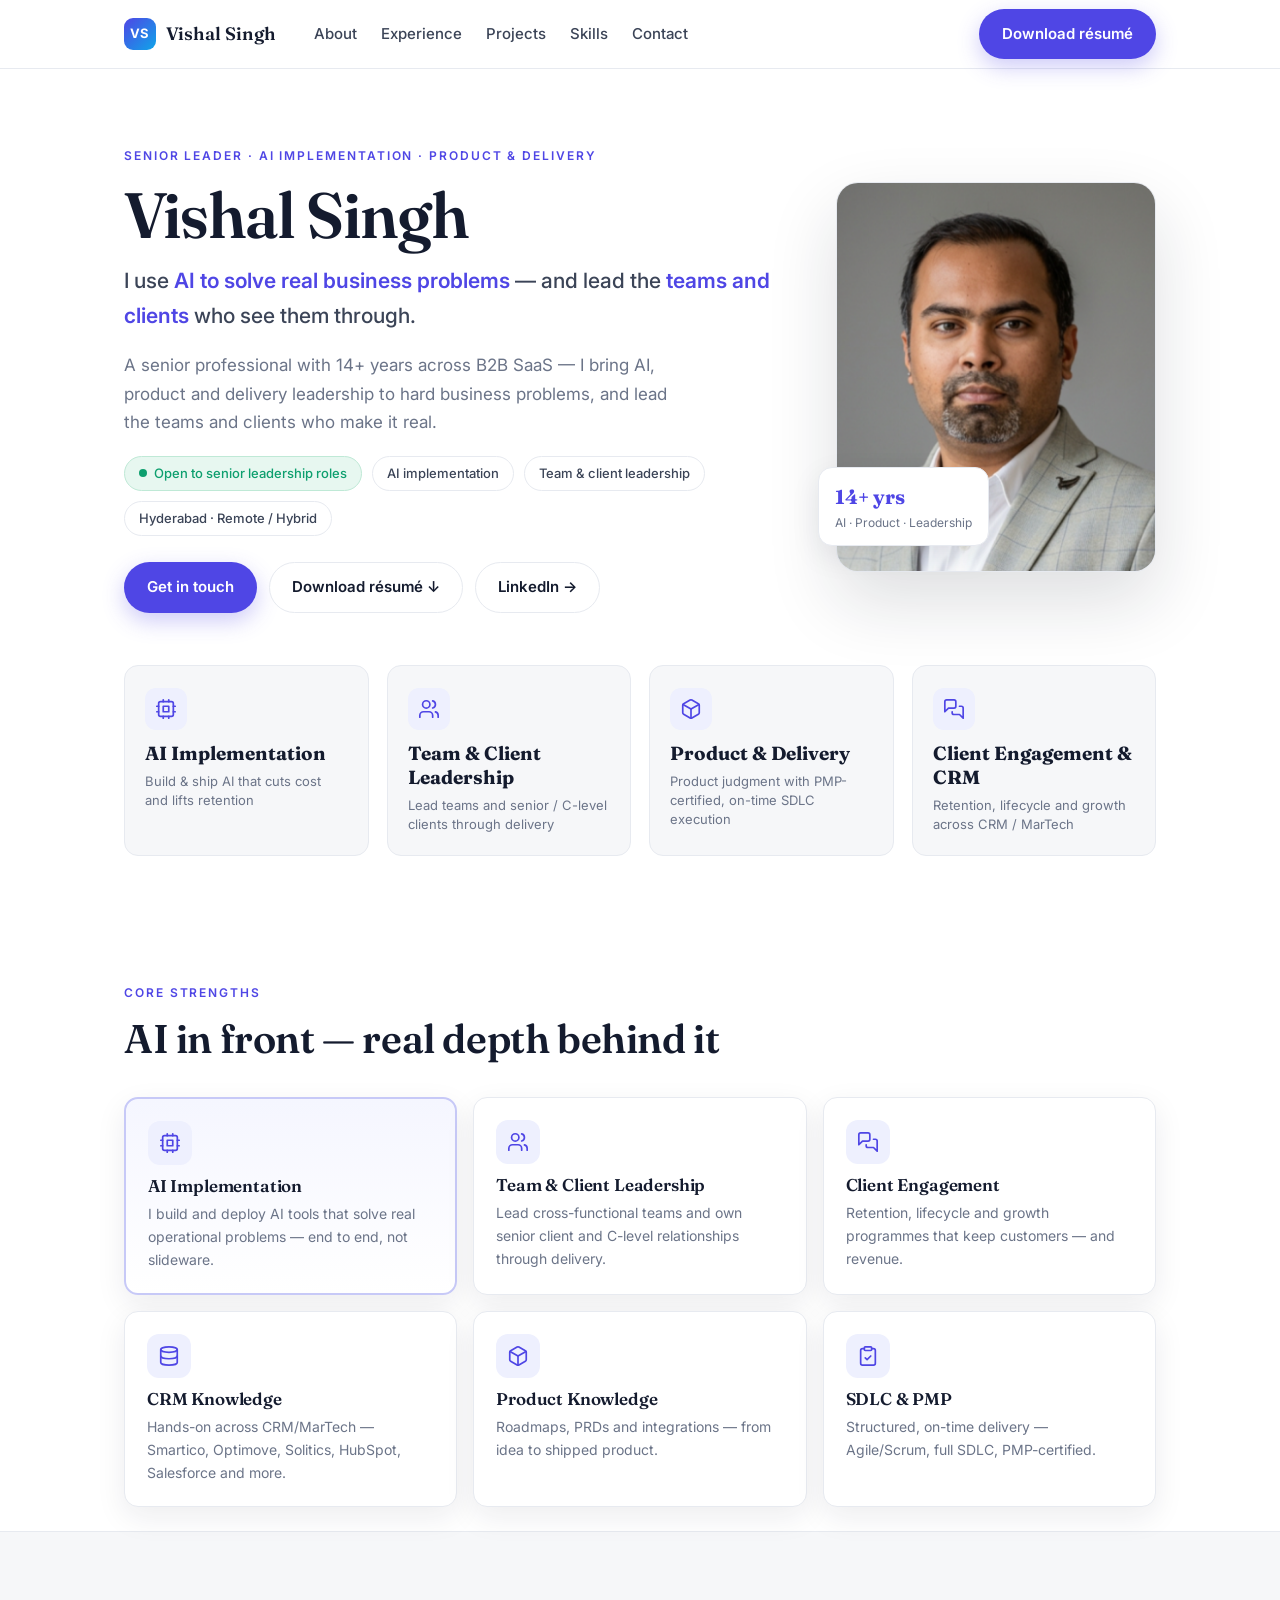
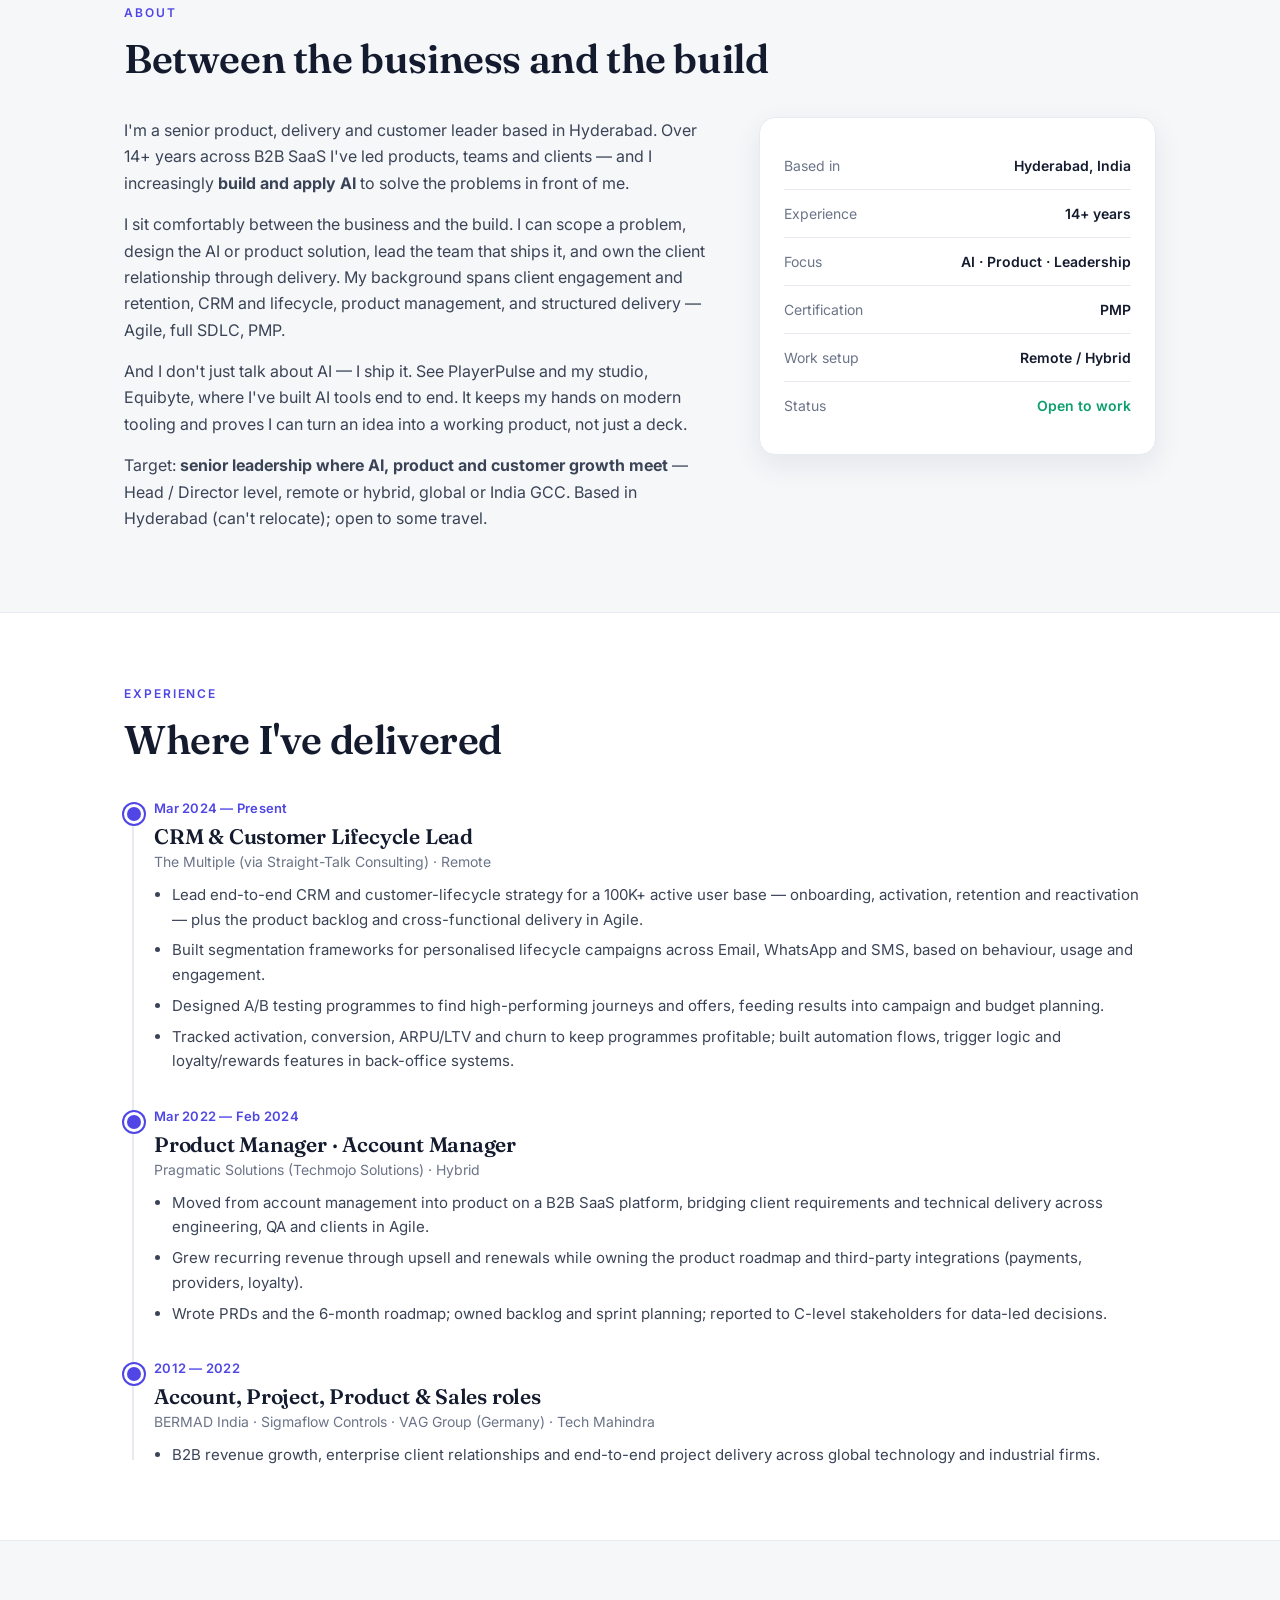
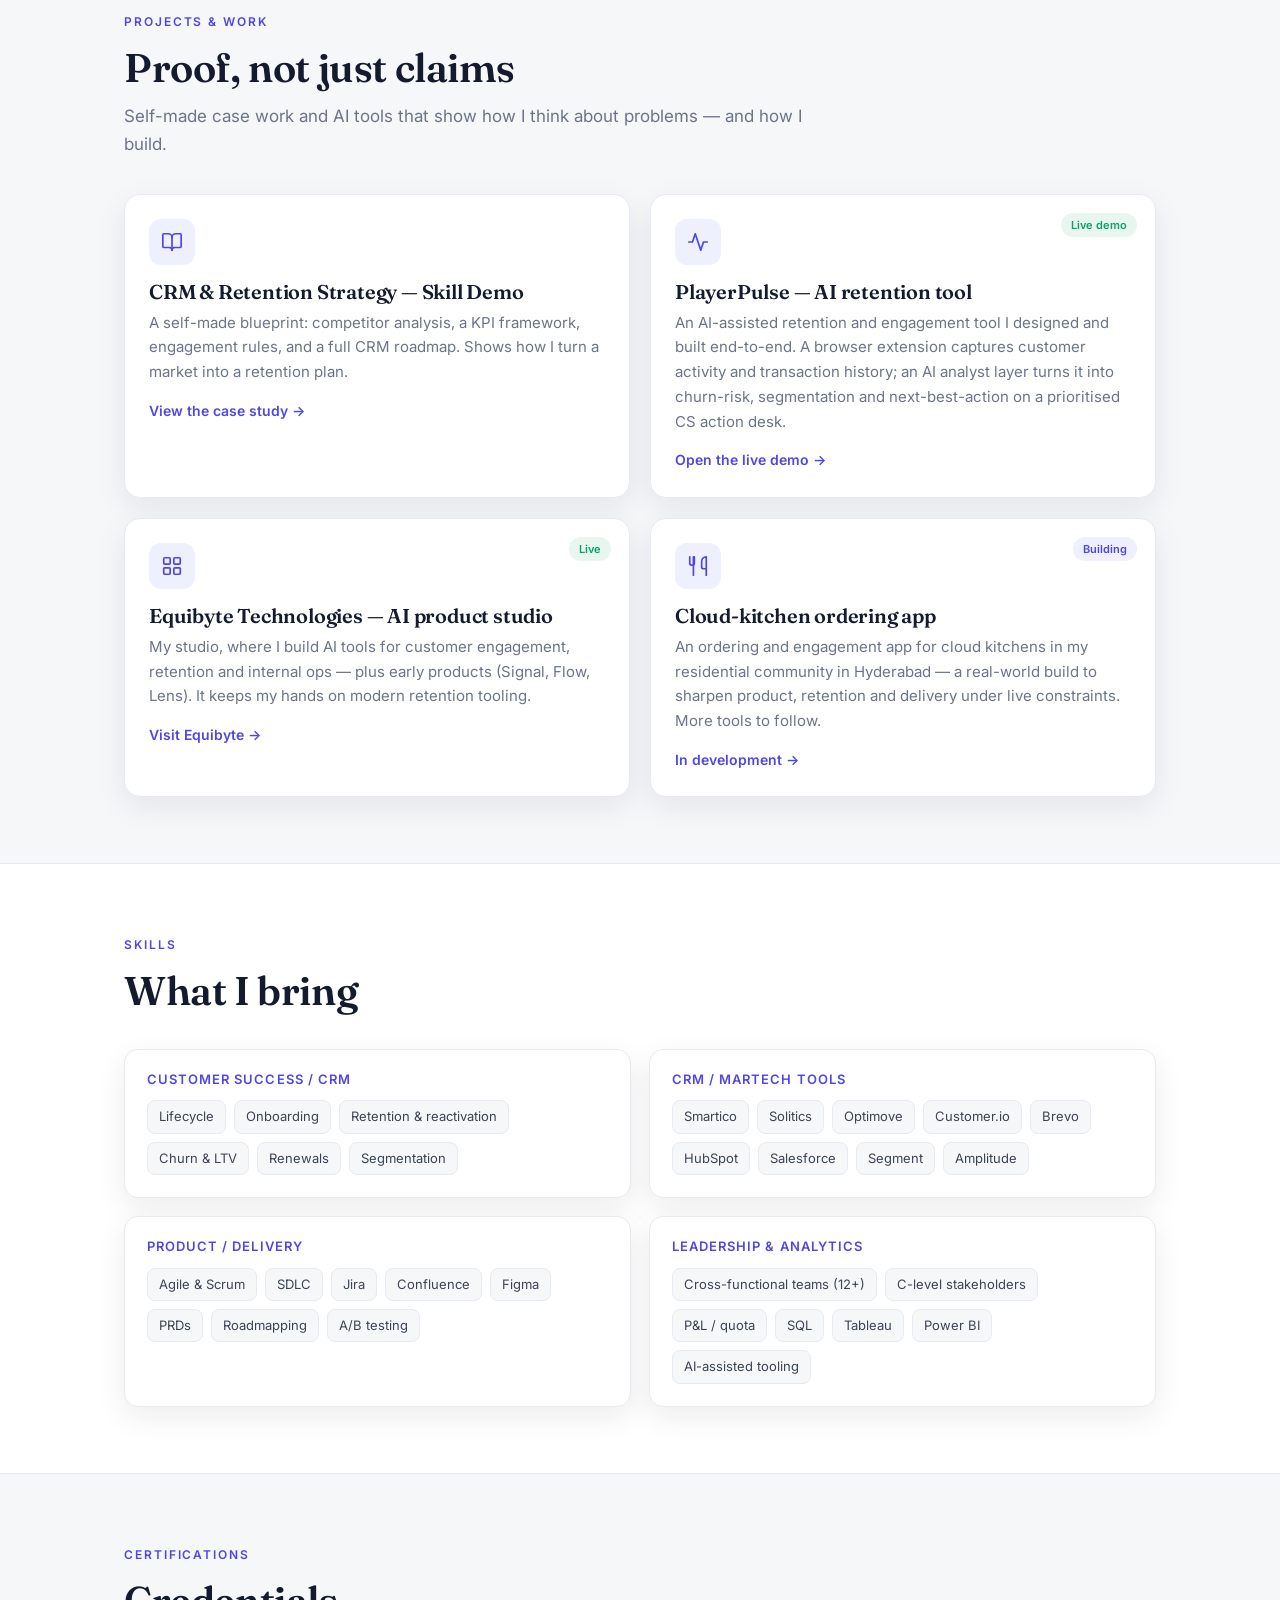
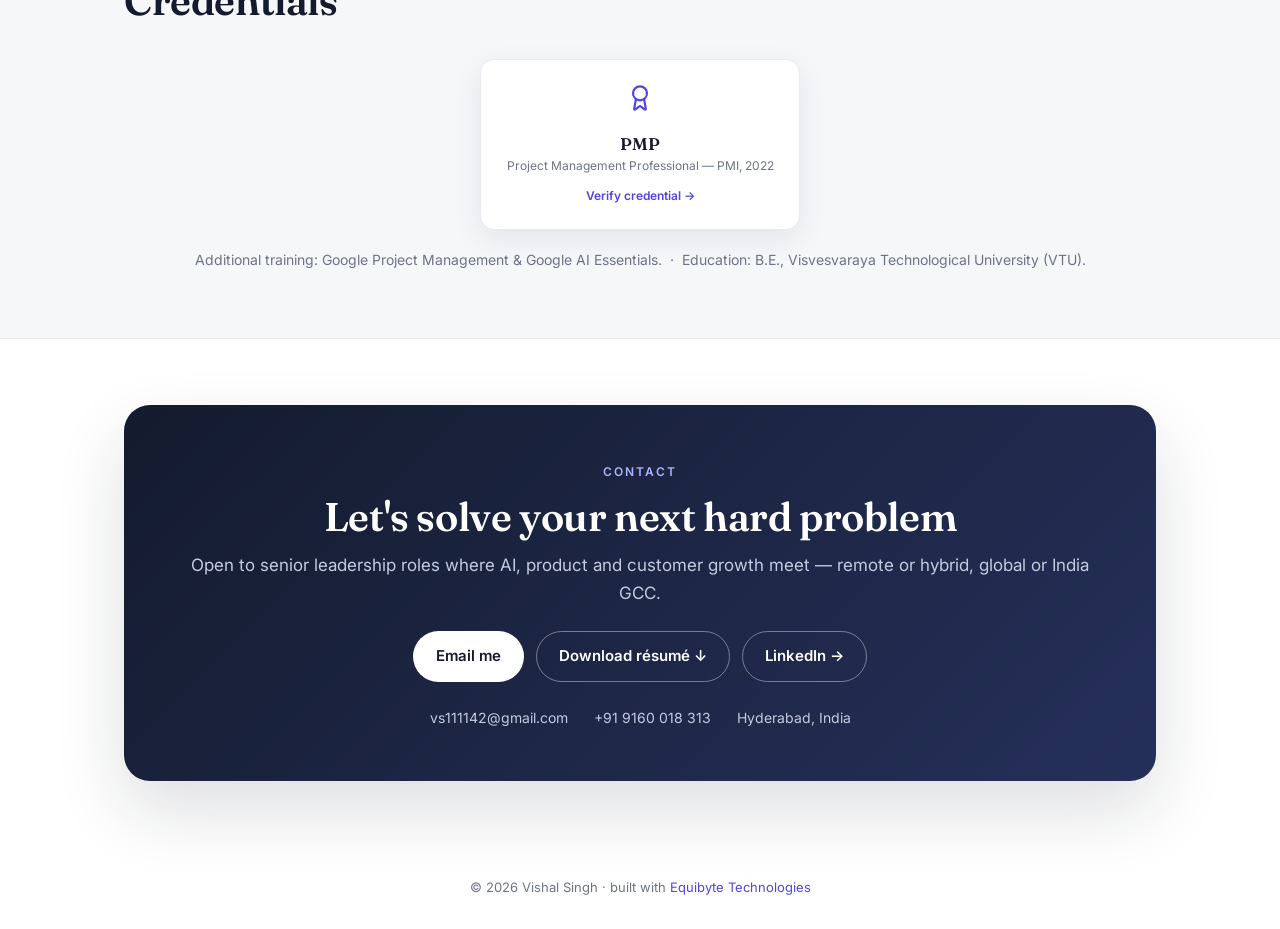
==== commit cc089008: "Add files via upload" ====
--- a/index.html
+++ b/index.html
@@ -41,6 +41,14 @@
     .btn-primary:hover{background:#4338ca;}
     .btn-ghost{background:#fff;color:var(--ink);border-color:var(--line);}
     .btn-ghost:hover{border-color:var(--accent);color:var(--accent);}
+    /* icons (SVG, consistent stroke) */
+    .si svg,.ico svg{width:22px;height:22px;}
+    .cert .ic svg{width:28px;height:28px;margin:0 auto;}
+    .si svg,.ico svg,.cert .ic svg{fill:none;stroke:var(--accent);stroke-width:1.85;stroke-linecap:round;stroke-linejoin:round;}
+    .menu-toggle svg{width:24px;height:24px;fill:none;stroke:currentColor;stroke-width:2;stroke-linecap:round;}
+    /* accessibility: keyboard focus + reduced motion */
+    a:focus-visible,.btn:focus-visible,button:focus-visible{outline:2px solid var(--accent);outline-offset:3px;border-radius:6px;}
+    @media(prefers-reduced-motion:reduce){*{animation:none!important;transition:none!important;scroll-behavior:auto!important;}.btn:hover,.card:hover,.strength:hover{transform:none;}}
     /* header */
     .site-header{position:sticky;top:0;z-index:50;background:rgba(255,255,255,.82);backdrop-filter:blur(12px);border-bottom:1px solid var(--line);}
     .nav{display:flex;align-items:center;gap:26px;height:68px;}
@@ -182,7 +190,7 @@
           <a href="#contact">Contact</a>
         </div>
         <div class="nav-cta"><a class="btn btn-primary" href="Vishal-Singh-Resume.pdf" download>Download résumé</a></div>
-        <button class="menu-toggle" aria-label="Menu">☰</button>
+        <button class="menu-toggle" aria-label="Menu"><svg viewBox="0 0 24 24"><path d="M4 6h16M4 12h16M4 18h16"/></svg></button>
       </nav>
     </div>
   </header>
@@ -216,10 +224,10 @@
       </div>
 
       <div class="stats">
-        <div class="stat"><div class="si">🤖</div><div class="big">AI Implementation</div><div class="cap">Build &amp; ship AI that cuts cost and lifts retention</div></div>
-        <div class="stat"><div class="si">👥</div><div class="big">Team &amp; Client Leadership</div><div class="cap">Lead teams and senior / C-level clients through delivery</div></div>
-        <div class="stat"><div class="si">🧩</div><div class="big">Product &amp; Delivery</div><div class="cap">Product judgment with PMP-certified, on-time SDLC execution</div></div>
-        <div class="stat"><div class="si">💬</div><div class="big">Client Engagement &amp; CRM</div><div class="cap">Retention, lifecycle and growth across CRM / MarTech</div></div>
+        <div class="stat"><div class="si"><svg viewBox="0 0 24 24"><rect x="4" y="4" width="16" height="16" rx="2"/><rect x="9" y="9" width="6" height="6"/><path d="M9 2v2M15 2v2M9 20v2M15 20v2M2 9h2M2 15h2M20 9h2M20 15h2"/></svg></div><div class="big">AI Implementation</div><div class="cap">Build &amp; ship AI that cuts cost and lifts retention</div></div>
+        <div class="stat"><div class="si"><svg viewBox="0 0 24 24"><path d="M16 21v-2a4 4 0 0 0-4-4H6a4 4 0 0 0-4 4v2"/><circle cx="9" cy="7" r="4"/><path d="M22 21v-2a4 4 0 0 0-3-3.87M16 3.13a4 4 0 0 1 0 7.75"/></svg></div><div class="big">Team &amp; Client Leadership</div><div class="cap">Lead teams and senior / C-level clients through delivery</div></div>
+        <div class="stat"><div class="si"><svg viewBox="0 0 24 24"><path d="M21 8a2 2 0 0 0-1-1.73l-7-4a2 2 0 0 0-2 0l-7 4A2 2 0 0 0 3 8v8a2 2 0 0 0 1 1.73l7 4a2 2 0 0 0 2 0l7-4A2 2 0 0 0 21 16Z"/><path d="m3.3 7 8.7 5 8.7-5"/><path d="M12 22V12"/></svg></div><div class="big">Product &amp; Delivery</div><div class="cap">Product judgment with PMP-certified, on-time SDLC execution</div></div>
+        <div class="stat"><div class="si"><svg viewBox="0 0 24 24"><path d="M14 9a2 2 0 0 1-2 2H6l-4 4V4a2 2 0 0 1 2-2h8a2 2 0 0 1 2 2z"/><path d="M18 9h2a2 2 0 0 1 2 2v11l-4-4h-6a2 2 0 0 1-2-2v-1"/></svg></div><div class="big">Client Engagement &amp; CRM</div><div class="cap">Retention, lifecycle and growth across CRM / MarTech</div></div>
       </div>
     </div>
   </section>
@@ -229,12 +237,12 @@
     <div class="wrap">
       <div class="shead"><span class="eyebrow">Core strengths</span><h2>AI in front — real depth behind it</h2></div>
       <div class="strengths">
-        <div class="strength lead-str"><div class="si">🤖</div><h3>AI Implementation</h3><p>I build and deploy AI tools that solve real operational problems — end to end, not slideware.</p></div>
-        <div class="strength"><div class="si">👥</div><h3>Team &amp; Client Leadership</h3><p>Lead cross-functional teams and own senior client and C-level relationships through delivery.</p></div>
-        <div class="strength"><div class="si">💬</div><h3>Client Engagement</h3><p>Retention, lifecycle and growth programmes that keep customers — and revenue.</p></div>
-        <div class="strength"><div class="si">🔗</div><h3>CRM Knowledge</h3><p>Hands-on across CRM/MarTech — Smartico, Optimove, Solitics, HubSpot, Salesforce and more.</p></div>
-        <div class="strength"><div class="si">🧩</div><h3>Product Knowledge</h3><p>Roadmaps, PRDs and integrations — from idea to shipped product.</p></div>
-        <div class="strength"><div class="si">📋</div><h3>SDLC &amp; PMP</h3><p>Structured, on-time delivery — Agile/Scrum, full SDLC, PMP-certified.</p></div>
+        <div class="strength lead-str"><div class="si"><svg viewBox="0 0 24 24"><rect x="4" y="4" width="16" height="16" rx="2"/><rect x="9" y="9" width="6" height="6"/><path d="M9 2v2M15 2v2M9 20v2M15 20v2M2 9h2M2 15h2M20 9h2M20 15h2"/></svg></div><h3>AI Implementation</h3><p>I build and deploy AI tools that solve real operational problems — end to end, not slideware.</p></div>
+        <div class="strength"><div class="si"><svg viewBox="0 0 24 24"><path d="M16 21v-2a4 4 0 0 0-4-4H6a4 4 0 0 0-4 4v2"/><circle cx="9" cy="7" r="4"/><path d="M22 21v-2a4 4 0 0 0-3-3.87M16 3.13a4 4 0 0 1 0 7.75"/></svg></div><h3>Team &amp; Client Leadership</h3><p>Lead cross-functional teams and own senior client and C-level relationships through delivery.</p></div>
+        <div class="strength"><div class="si"><svg viewBox="0 0 24 24"><path d="M14 9a2 2 0 0 1-2 2H6l-4 4V4a2 2 0 0 1 2-2h8a2 2 0 0 1 2 2z"/><path d="M18 9h2a2 2 0 0 1 2 2v11l-4-4h-6a2 2 0 0 1-2-2v-1"/></svg></div><h3>Client Engagement</h3><p>Retention, lifecycle and growth programmes that keep customers — and revenue.</p></div>
+        <div class="strength"><div class="si"><svg viewBox="0 0 24 24"><ellipse cx="12" cy="5" rx="9" ry="3"/><path d="M3 5v14a9 3 0 0 0 18 0V5"/><path d="M3 12a9 3 0 0 0 18 0"/></svg></div><h3>CRM Knowledge</h3><p>Hands-on across CRM/MarTech — Smartico, Optimove, Solitics, HubSpot, Salesforce and more.</p></div>
+        <div class="strength"><div class="si"><svg viewBox="0 0 24 24"><path d="M21 8a2 2 0 0 0-1-1.73l-7-4a2 2 0 0 0-2 0l-7 4A2 2 0 0 0 3 8v8a2 2 0 0 0 1 1.73l7 4a2 2 0 0 0 2 0l7-4A2 2 0 0 0 21 16Z"/><path d="m3.3 7 8.7 5 8.7-5"/><path d="M12 22V12"/></svg></div><h3>Product Knowledge</h3><p>Roadmaps, PRDs and integrations — from idea to shipped product.</p></div>
+        <div class="strength"><div class="si"><svg viewBox="0 0 24 24"><rect x="8" y="2" width="8" height="4" rx="1"/><path d="M16 4h2a2 2 0 0 1 2 2v14a2 2 0 0 1-2 2H6a2 2 0 0 1-2-2V6a2 2 0 0 1 2-2h2"/><path d="m9 14 2 2 4-4"/></svg></div><h3>SDLC &amp; PMP</h3><p>Structured, on-time delivery — Agile/Scrum, full SDLC, PMP-certified.</p></div>
       </div>
     </div>
   </section>
@@ -306,28 +314,28 @@
       <div class="shead"><span class="eyebrow">Projects &amp; work</span><h2>Proof, not just claims</h2><p>Self-made case work and AI tools that show how I think about problems — and how I build.</p></div>
       <div class="grid grid-2">
         <div class="card">
-          <div class="ico">📘</div>
+          <div class="ico"><svg viewBox="0 0 24 24"><path d="M12 7v14"/><path d="M3 18a1 1 0 0 1-1-1V4a1 1 0 0 1 1-1h5a4 4 0 0 1 4 4 4 4 0 0 1 4-4h5a1 1 0 0 1 1 1v13a1 1 0 0 1-1 1h-6a3 3 0 0 0-3 3 3 3 0 0 0-3-3z"/></svg></div>
           <h3>CRM &amp; Retention Strategy — Skill Demo</h3>
           <p>A self-made blueprint: competitor analysis, a KPI framework, engagement rules, and a full CRM roadmap. Shows how I turn a market into a retention plan.</p>
           <a class="link" href="https://drive.google.com/file/d/13zfPyHUJSr8HqskVq6yuSm7xa_m9ThRD/view" target="_blank" rel="noopener">View the case study →</a>
         </div>
         <div class="card">
           <span class="tag live">Live demo</span>
-          <div class="ico">📡</div>
+          <div class="ico"><svg viewBox="0 0 24 24"><path d="M22 12h-4l-3 9L9 3l-3 9H2"/></svg></div>
           <h3>PlayerPulse — AI retention tool</h3>
           <p>An AI-assisted retention and engagement tool I designed and built end-to-end. A browser extension captures customer activity and transaction history; an AI analyst layer turns it into churn-risk, segmentation and next-best-action on a prioritised CS action desk.</p>
           <a class="link" href="https://demo-playerpulse.equibytetechnologies.com" target="_blank" rel="noopener">Open the live demo →</a>
         </div>
         <div class="card">
           <span class="tag live">Live</span>
-          <div class="ico">🧩</div>
+          <div class="ico"><svg viewBox="0 0 24 24"><rect x="3" y="3" width="7" height="7" rx="1"/><rect x="14" y="3" width="7" height="7" rx="1"/><rect x="14" y="14" width="7" height="7" rx="1"/><rect x="3" y="14" width="7" height="7" rx="1"/></svg></div>
           <h3>Equibyte Technologies — AI product studio</h3>
           <p>My studio, where I build AI tools for customer engagement, retention and internal ops — plus early products (Signal, Flow, Lens). It keeps my hands on modern retention tooling.</p>
           <a class="link" href="https://equibytetechnologies.com" target="_blank" rel="noopener">Visit Equibyte →</a>
         </div>
         <div class="card">
           <span class="tag build">Building</span>
-          <div class="ico">🍽️</div>
+          <div class="ico"><svg viewBox="0 0 24 24"><path d="M3 2v7c0 1.1.9 2 2 2h1a2 2 0 0 0 2-2V2"/><path d="M7 2v20"/><path d="M21 15V2a5 5 0 0 0-5 5v6c0 1.1.9 2 2 2h3Zm0 0v7"/></svg></div>
           <h3>Cloud-kitchen ordering app</h3>
           <p>An ordering and engagement app for cloud kitchens in my residential community in Hyderabad — a real-world build to sharpen product, retention and delivery under live constraints. More tools to follow.</p>
           <span class="link">In development →</span>
@@ -354,7 +362,7 @@
     <div class="wrap">
       <div class="shead"><span class="eyebrow">Certifications</span><h2>Credentials</h2></div>
       <div class="certs" style="grid-template-columns:minmax(0,320px);justify-content:center;">
-        <div class="cert"><div class="ic">📜</div><h4>PMP</h4><div class="iss">Project Management Professional — PMI, 2022</div><a class="verify" href="https://www.credly.com/badges/8cdd105b-1ec0-4712-b92c-73b74aab655d/public_url" target="_blank" rel="noopener">Verify credential →</a></div>
+        <div class="cert"><div class="ic"><svg viewBox="0 0 24 24"><path d="m15.477 12.89 1.515 8.526a.5.5 0 0 1-.81.47l-3.58-2.687a1 1 0 0 0-1.197 0l-3.586 2.686a.5.5 0 0 1-.81-.469l1.514-8.526"/><circle cx="12" cy="8" r="6"/></svg></div><h4>PMP</h4><div class="iss">Project Management Professional — PMI, 2022</div><a class="verify" href="https://www.credly.com/badges/8cdd105b-1ec0-4712-b92c-73b74aab655d/public_url" target="_blank" rel="noopener">Verify credential →</a></div>
       </div>
       <p class="muted" style="font-family:var(--body);font-size:14px;margin-top:18px;text-align:center;">Additional training: Google Project Management &amp; Google AI Essentials. &nbsp;·&nbsp; Education: B.E., Visvesvaraya Technological University (VTU).</p>
     </div>
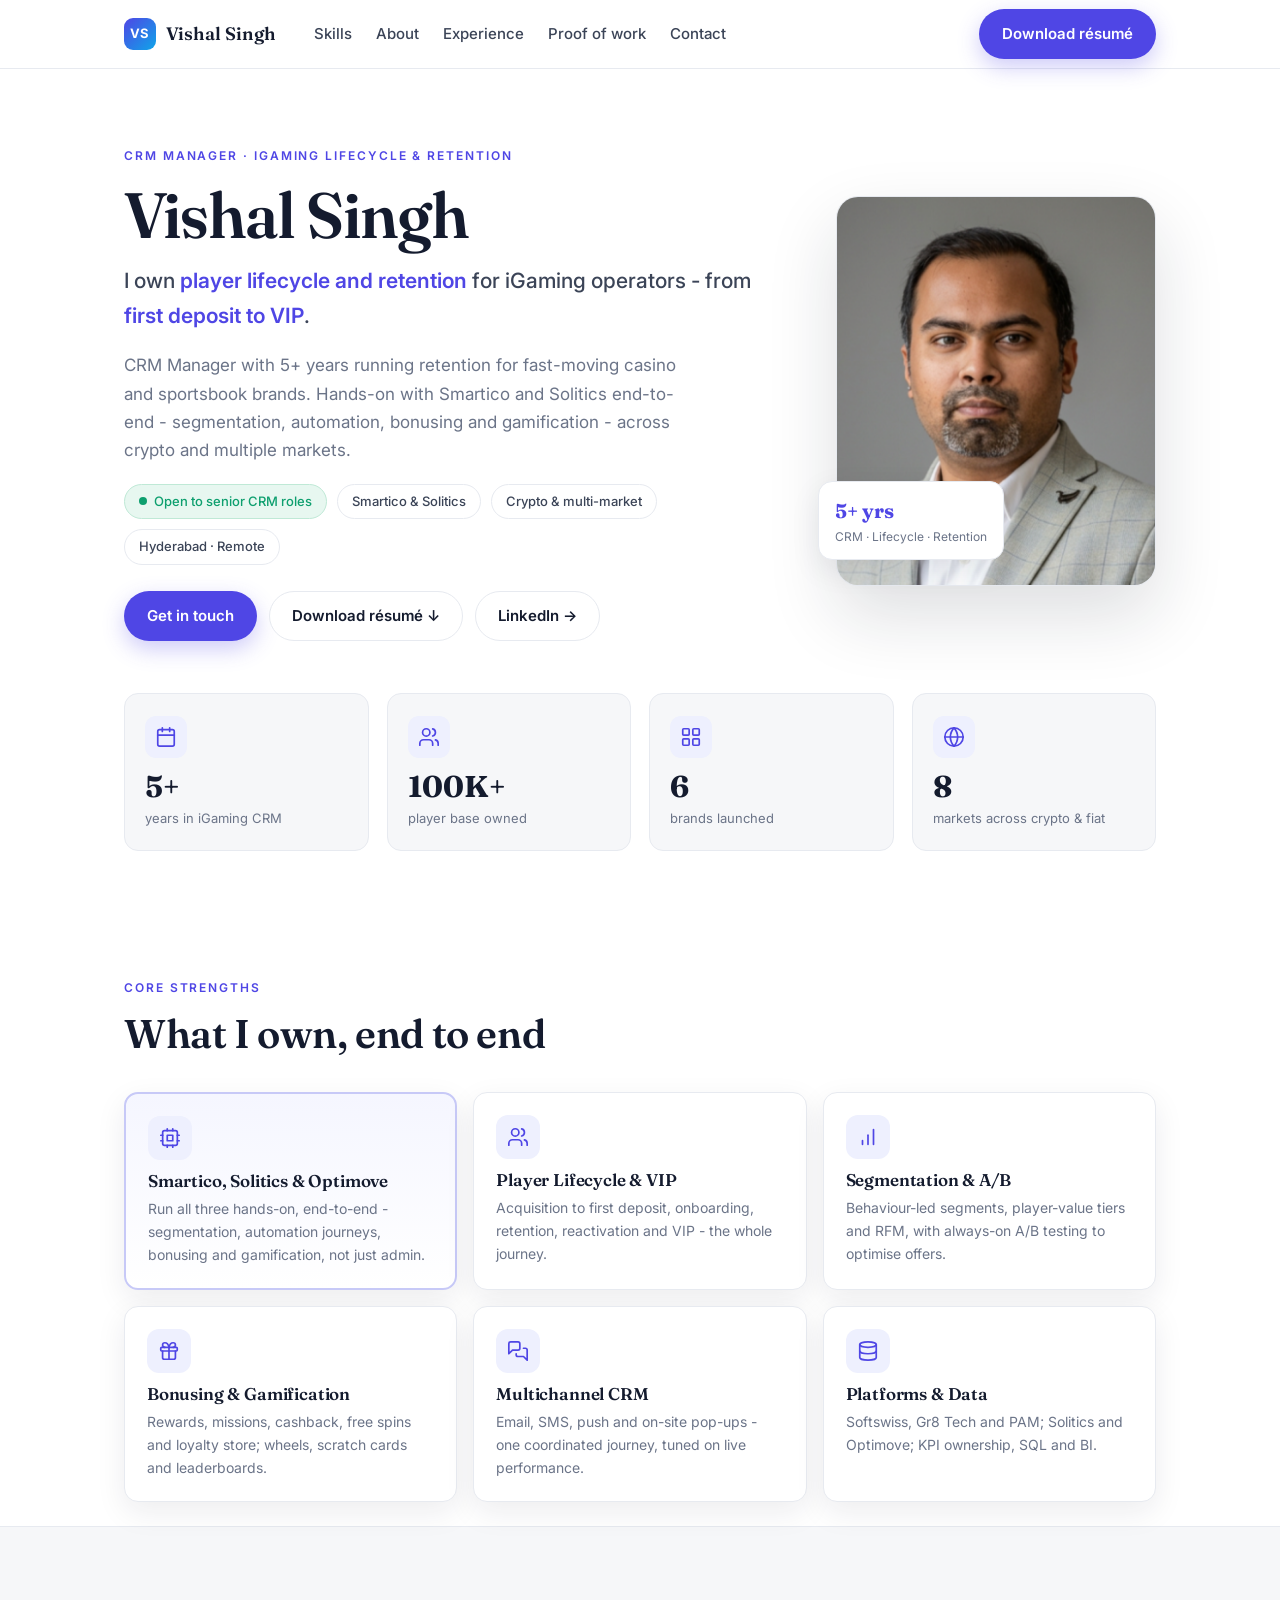
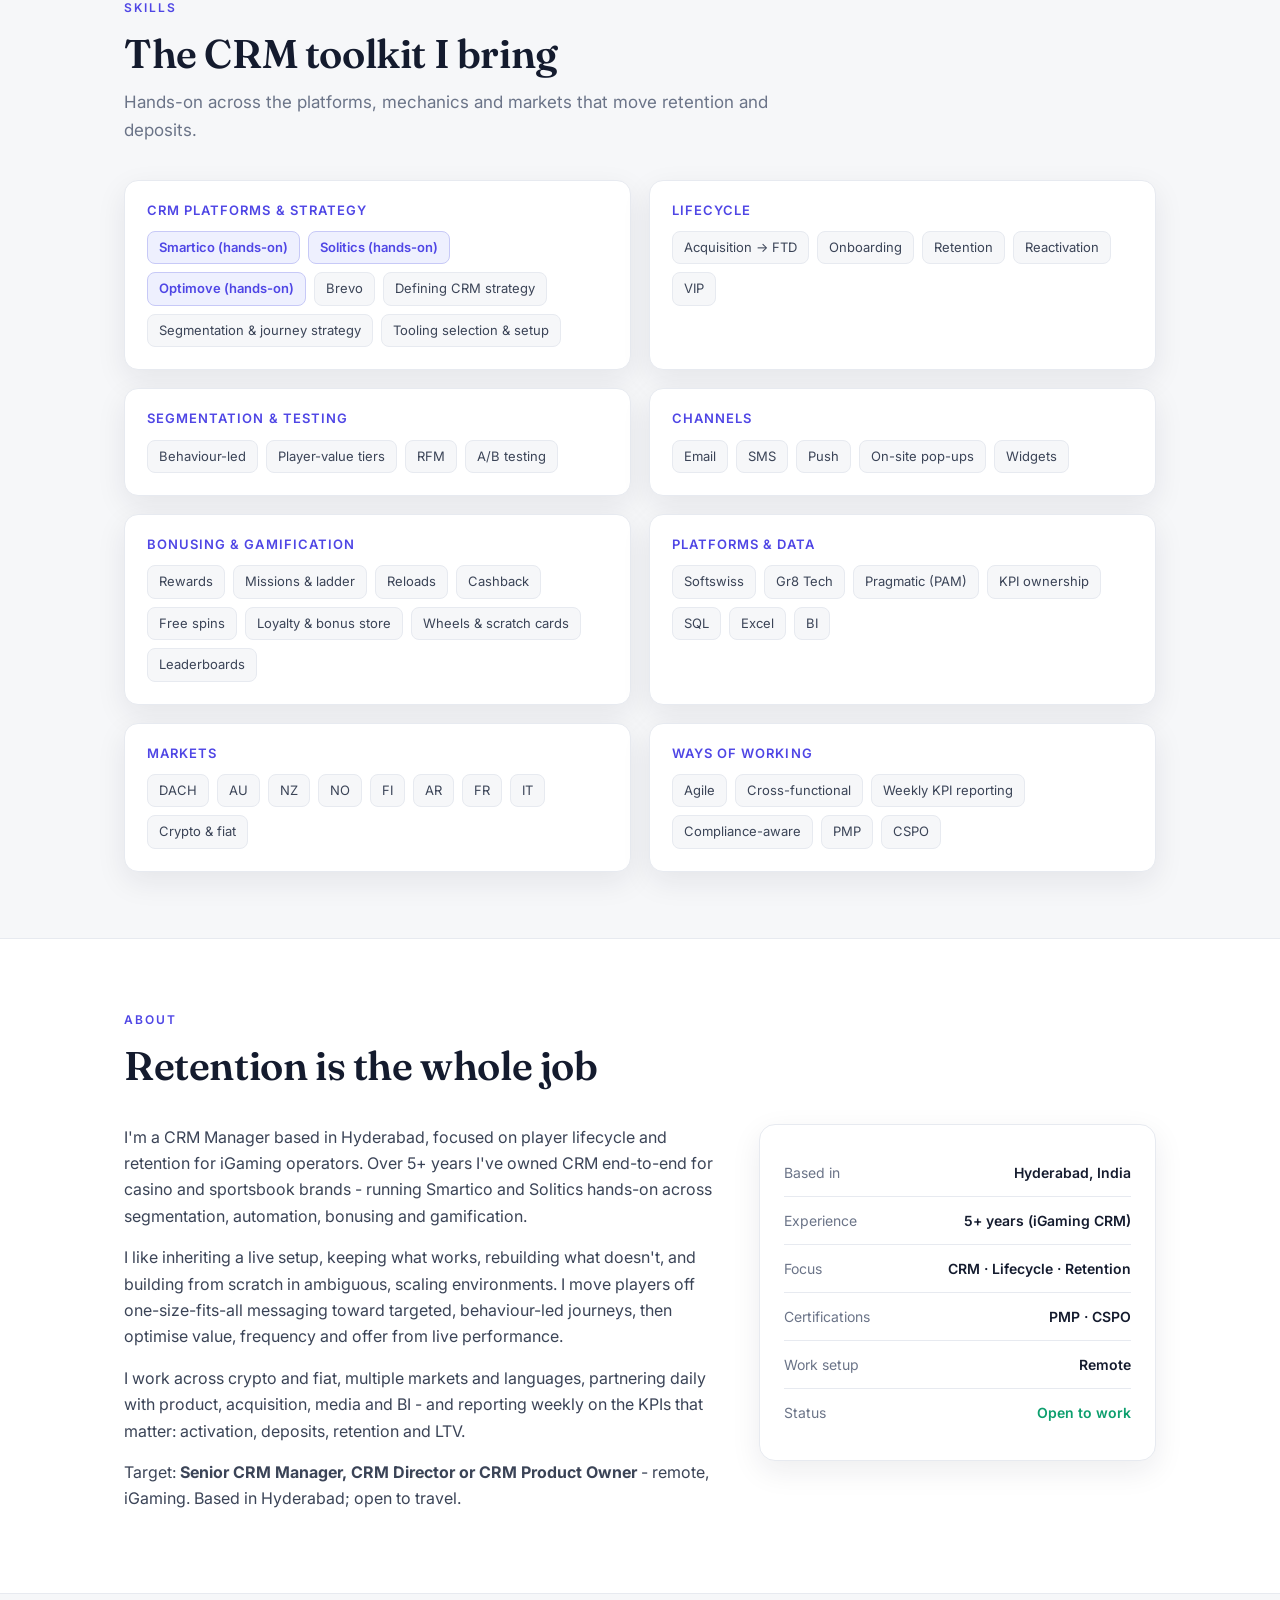
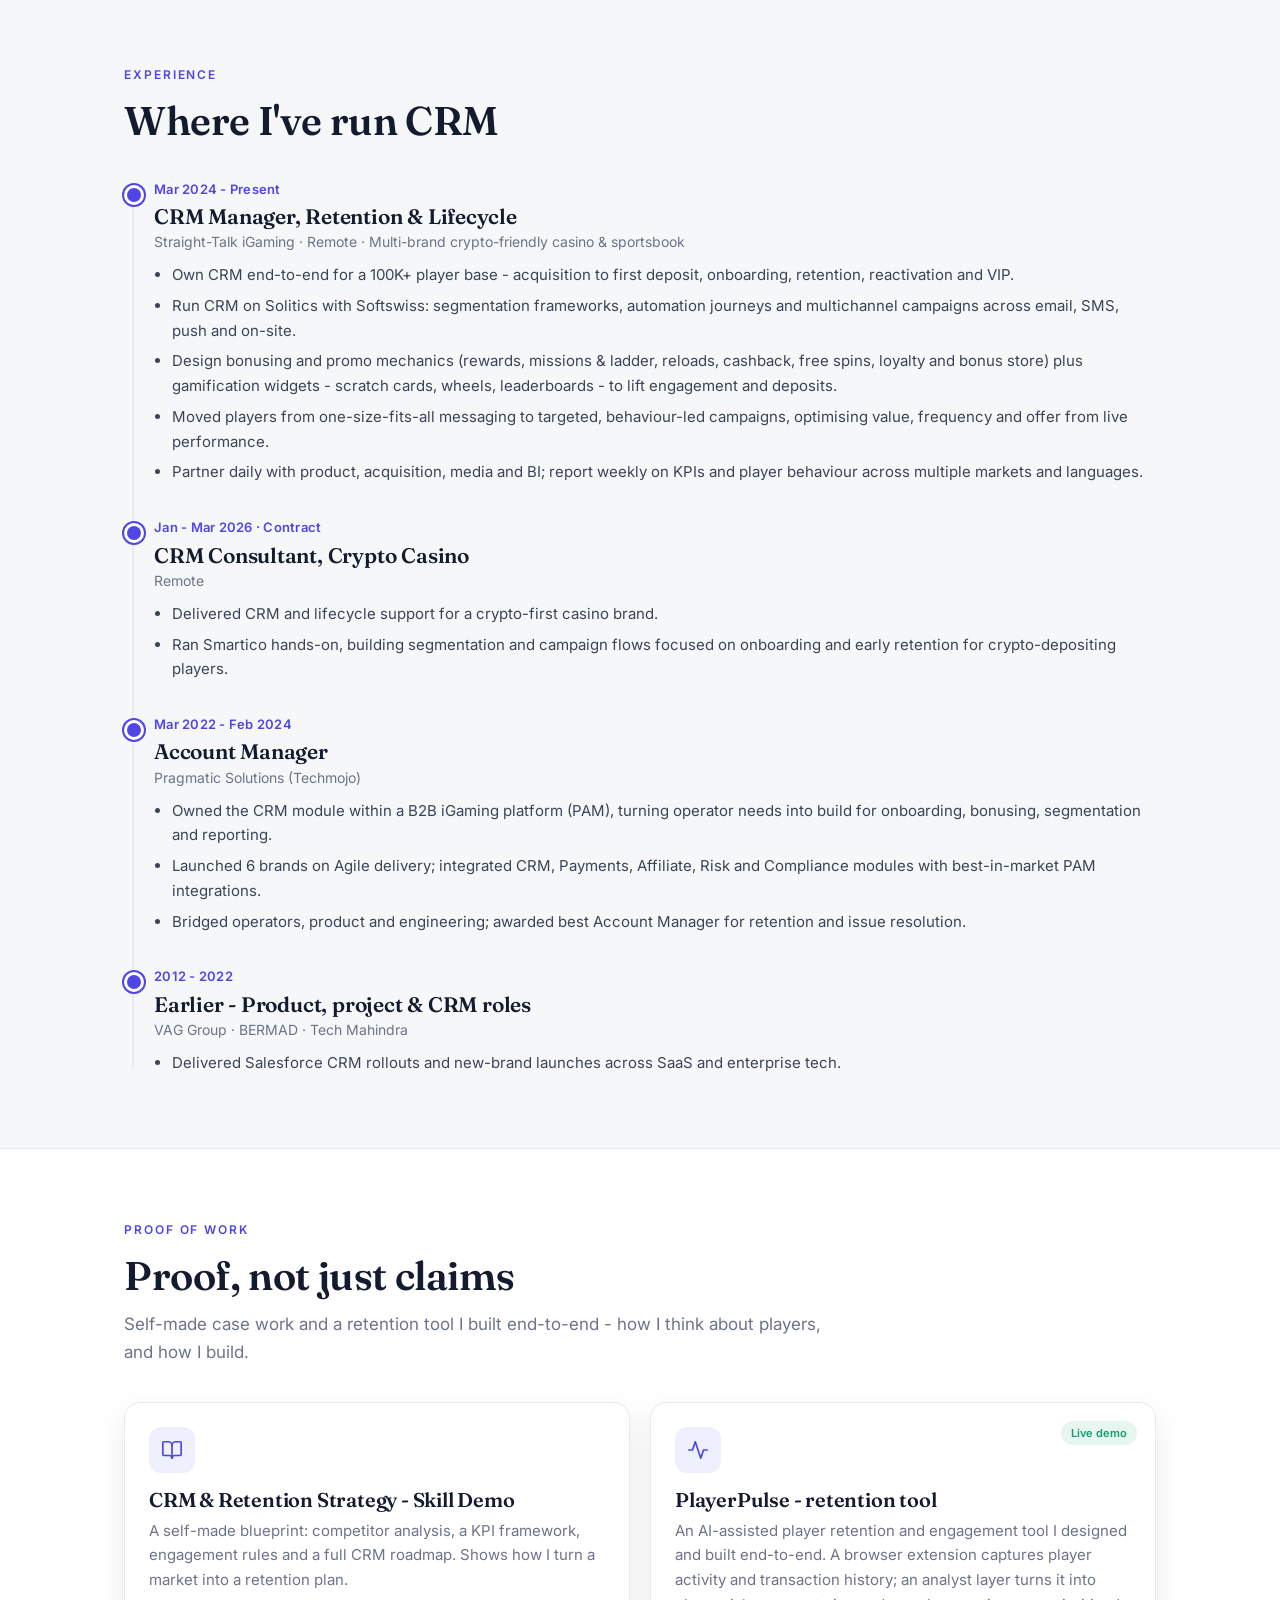
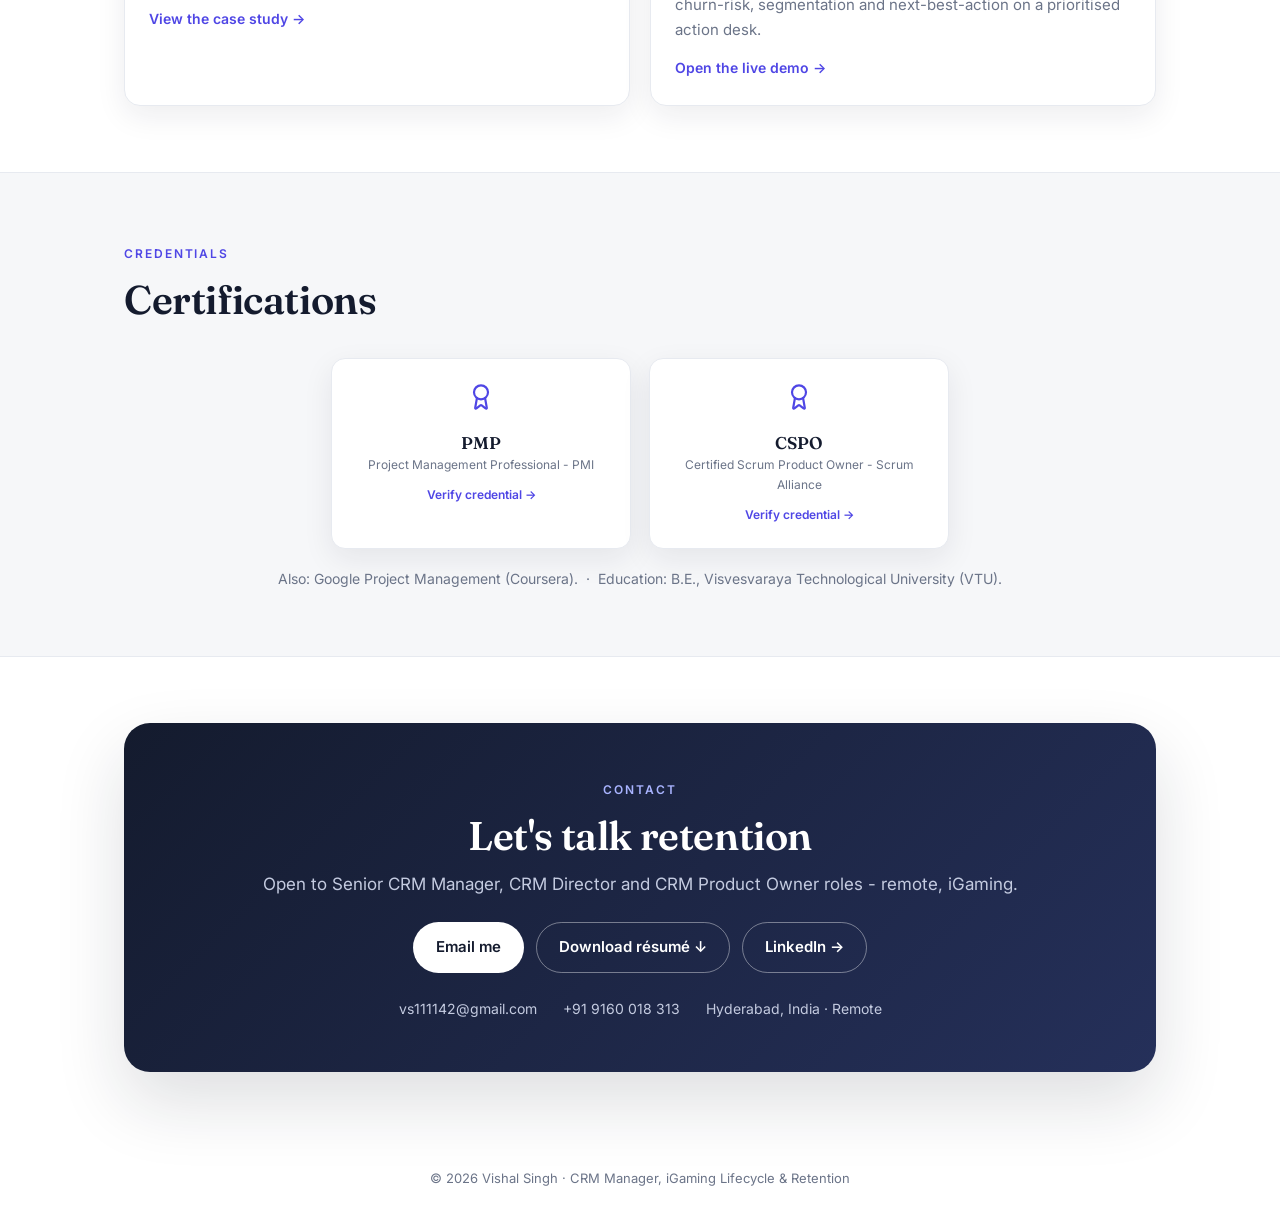
==== commit 0aa28e02: "Add files via upload" ====
--- a/index.html
+++ b/index.html
@@ -3,13 +3,13 @@
 <head>
   <meta charset="UTF-8" />
   <meta name="viewport" content="width=device-width, initial-scale=1.0" />
-  <title>Vishal Singh — AI-driven Senior Leader | Product, Delivery & Customer Growth</title>
-  <meta name="description" content="Vishal Singh — senior leader who uses AI to solve real business problems and leads the teams and clients who see them through. 14+ years across B2B SaaS; strengths in client engagement, CRM, product and delivery (SDLC, PMP)." />
+  <title>Vishal Singh - CRM Manager | iGaming Lifecycle &amp; Retention</title>
+  <meta name="description" content="Vishal Singh - CRM Manager with 5+ years owning player lifecycle and retention for iGaming operators. Hands-on with Smartico and Solitics; crypto and multi-market. Open to senior CRM roles, remote." />
   <link rel="canonical" href="https://aboutvishal.equibytetechnologies.com/" />
   <meta name="robots" content="index, follow" />
   <meta property="og:type" content="profile" />
-  <meta property="og:title" content="Vishal Singh — AI-driven Senior Leader | Product, Delivery & Customer Growth" />
-  <meta property="og:description" content="Senior leader (14+ yrs) who builds and implements AI to solve business problems, and leads teams and clients to deliver. Client engagement, CRM, product, SDLC, PMP." />
+  <meta property="og:title" content="Vishal Singh - CRM Manager | iGaming Lifecycle &amp; Retention" />
+  <meta property="og:description" content="CRM Manager (5+ yrs) owning player lifecycle and retention for casino &amp; sportsbook operators. Smartico &amp; Solitics hands-on, crypto and multi-market. Open to senior CRM roles, remote." />
   <meta property="og:url" content="https://aboutvishal.equibytetechnologies.com/" />
   <meta property="og:image" content="https://aboutvishal.equibytetechnologies.com/logo-mark-blue.png" />
   <meta name="twitter:card" content="summary" />
@@ -66,11 +66,6 @@
     .hero .role{font-family:var(--body);font-size:clamp(17px,2.3vw,21px);color:var(--ink-2);font-weight:500;margin-bottom:18px;}
     .hero .role b{color:var(--accent);font-weight:600;}
     .hero .lead{font-family:var(--body);color:var(--muted);font-size:17px;max-width:560px;}
-    .hero-points{list-style:none;margin:16px 0 4px;padding:0;max-width:560px;display:grid;gap:10px;}
-    .hero-points li{position:relative;padding-left:28px;font-family:var(--body);color:var(--ink);font-size:15.5px;line-height:1.5;}
-    .hero-points li::before{content:"";position:absolute;left:0;top:2px;width:18px;height:18px;border-radius:6px;background:var(--accent-soft);}
-    .hero-points li::after{content:"✓";position:absolute;left:4px;top:1px;font-size:12px;font-weight:700;color:var(--accent);}
-    .hero-points b{font-weight:600;color:var(--ink);}
     .chips{display:flex;flex-wrap:wrap;gap:10px;margin:20px 0 4px;}
     .chip{font-family:var(--body);font-size:13px;font-weight:500;color:var(--ink-2);border:1px solid var(--line);border-radius:999px;padding:6px 14px;background:#fff;}
     .chip.otw{color:var(--good);border-color:#bfe9d6;background:var(--good-soft);display:inline-flex;align-items:center;gap:7px;}
@@ -87,7 +82,7 @@
     .stats{display:grid;grid-template-columns:repeat(4,1fr);gap:18px;margin-top:52px;}
     .stat{background:var(--bg-alt);border:1px solid var(--line);border-radius:14px;padding:22px 20px;text-align:left;}
     .stat .si{width:42px;height:42px;border-radius:11px;display:grid;place-items:center;background:var(--accent-soft);font-size:20px;margin-bottom:12px;}
-    .stat .big{font-family:var(--head);font-size:19px;font-weight:700;color:var(--ink);line-height:1.25;}
+    .stat .big{font-family:var(--head);font-size:30px;font-weight:700;color:var(--ink);line-height:1.1;}
     .stat .cap{font-family:var(--body);color:var(--muted);font-size:13px;margin-top:6px;line-height:1.45;}
     /* sections */
     .section{padding:66px 0;}
@@ -132,6 +127,7 @@
     .skillbox h4{font-family:var(--body);font-size:13px;text-transform:uppercase;letter-spacing:.08em;color:var(--accent);margin-bottom:14px;}
     .skillbox .tags{display:flex;flex-wrap:wrap;gap:8px;}
     .skillbox .tags span{font-family:var(--body);font-size:13px;color:var(--ink-2);border:1px solid var(--line);border-radius:8px;padding:5px 11px;background:var(--bg-alt);}
+    .skillbox .tags span.hl{color:var(--accent);border-color:#c7c9f7;background:var(--accent-soft);font-weight:600;}
     /* certs */
     .certs{display:grid;grid-template-columns:repeat(4,1fr);gap:18px;}
     .cert{background:#fff;border:1px solid var(--line);border-radius:14px;padding:22px;text-align:center;box-shadow:var(--shadow);}
@@ -139,7 +135,6 @@
     .cert h4{font-size:17px;margin:10px 0 3px;}
     .cert .iss{font-family:var(--body);color:var(--muted);font-size:12px;}
     .cert .verify{font-family:var(--body);display:inline-block;margin-top:10px;font-size:12px;font-weight:600;color:var(--accent);}
-    /* contact */
     /* strengths */
     .strengths{display:grid;grid-template-columns:repeat(3,minmax(0,1fr));gap:16px;}
     .strength{background:#fff;border:1px solid var(--line);border-radius:14px;padding:22px;box-shadow:var(--shadow);transition:transform .2s,box-shadow .2s,border-color .2s;}
@@ -149,6 +144,7 @@
     .strength h3{font-size:17px;margin-bottom:6px;}
     .strength p{font-family:var(--body);color:var(--muted);font-size:14px;}
     @media(max-width:860px){.strengths{grid-template-columns:1fr;}}
+    /* contact */
     .contact-band{background:linear-gradient(135deg,#141b2e,#25305a);border-radius:26px;padding:52px;text-align:center;color:#fff;box-shadow:var(--shadow-lg);}
     .contact-band .eyebrow{color:#a9b4ff;}
     .contact-band h2{color:#fff;font-size:clamp(28px,4vw,40px);margin-bottom:12px;}
@@ -183,10 +179,10 @@
       <nav class="nav">
         <a class="brand" href="#top"><span class="dot">VS</span> Vishal Singh</a>
         <div class="nav-links">
+          <a href="#skills">Skills</a>
           <a href="#about">About</a>
           <a href="#experience">Experience</a>
-          <a href="#projects">Projects</a>
-          <a href="#skills">Skills</a>
+          <a href="#proof">Proof of work</a>
           <a href="#contact">Contact</a>
         </div>
         <div class="nav-cta"><a class="btn btn-primary" href="Vishal-Singh-Resume.pdf" download>Download résumé</a></div>
@@ -200,15 +196,15 @@
     <div class="wrap">
       <div class="hero-grid">
         <div>
-          <span class="eyebrow">Senior leader · AI implementation · Product &amp; delivery</span>
+          <span class="eyebrow">CRM Manager · iGaming Lifecycle &amp; Retention</span>
           <h1>Vishal Singh</h1>
-          <p class="role">I use <b>AI to solve real business problems</b> — and lead the <b>teams and clients</b> who see them through.</p>
-          <p class="lead">A senior professional with 14+ years across B2B SaaS — I bring AI, product and delivery leadership to hard business problems, and lead the teams and clients who make it real.</p>
+          <p class="role">I own <b>player lifecycle and retention</b> for iGaming operators - from <b>first deposit to VIP</b>.</p>
+          <p class="lead">CRM Manager with 5+ years running retention for fast-moving casino and sportsbook brands. Hands-on with Smartico and Solitics end-to-end - segmentation, automation, bonusing and gamification - across crypto and multiple markets.</p>
           <div class="chips">
-            <span class="chip otw">Open to senior leadership roles</span>
-            <span class="chip">AI implementation</span>
-            <span class="chip">Team &amp; client leadership</span>
-            <span class="chip">Hyderabad · Remote / Hybrid</span>
+            <span class="chip otw">Open to senior CRM roles</span>
+            <span class="chip">Smartico &amp; Solitics</span>
+            <span class="chip">Crypto &amp; multi-market</span>
+            <span class="chip">Hyderabad · Remote</span>
           </div>
           <div class="hero-cta">
             <a class="btn btn-primary" href="#contact">Get in touch</a>
@@ -219,15 +215,15 @@
         <div class="photo-card">
           <img class="photo" src="vishal.png" alt="Vishal Singh" onerror="this.style.display='none';document.getElementById('pfb').style.display='flex';" />
           <div class="photo-fallback" id="pfb">VS</div>
-          <div class="photo-badge"><div class="n">14+ yrs</div><div class="l">AI · Product · Leadership</div></div>
+          <div class="photo-badge"><div class="n">5+ yrs</div><div class="l">CRM · Lifecycle · Retention</div></div>
         </div>
       </div>
 
       <div class="stats">
-        <div class="stat"><div class="si"><svg viewBox="0 0 24 24"><rect x="4" y="4" width="16" height="16" rx="2"/><rect x="9" y="9" width="6" height="6"/><path d="M9 2v2M15 2v2M9 20v2M15 20v2M2 9h2M2 15h2M20 9h2M20 15h2"/></svg></div><div class="big">AI Implementation</div><div class="cap">Build &amp; ship AI that cuts cost and lifts retention</div></div>
-        <div class="stat"><div class="si"><svg viewBox="0 0 24 24"><path d="M16 21v-2a4 4 0 0 0-4-4H6a4 4 0 0 0-4 4v2"/><circle cx="9" cy="7" r="4"/><path d="M22 21v-2a4 4 0 0 0-3-3.87M16 3.13a4 4 0 0 1 0 7.75"/></svg></div><div class="big">Team &amp; Client Leadership</div><div class="cap">Lead teams and senior / C-level clients through delivery</div></div>
-        <div class="stat"><div class="si"><svg viewBox="0 0 24 24"><path d="M21 8a2 2 0 0 0-1-1.73l-7-4a2 2 0 0 0-2 0l-7 4A2 2 0 0 0 3 8v8a2 2 0 0 0 1 1.73l7 4a2 2 0 0 0 2 0l7-4A2 2 0 0 0 21 16Z"/><path d="m3.3 7 8.7 5 8.7-5"/><path d="M12 22V12"/></svg></div><div class="big">Product &amp; Delivery</div><div class="cap">Product judgment with PMP-certified, on-time SDLC execution</div></div>
-        <div class="stat"><div class="si"><svg viewBox="0 0 24 24"><path d="M14 9a2 2 0 0 1-2 2H6l-4 4V4a2 2 0 0 1 2-2h8a2 2 0 0 1 2 2z"/><path d="M18 9h2a2 2 0 0 1 2 2v11l-4-4h-6a2 2 0 0 1-2-2v-1"/></svg></div><div class="big">Client Engagement &amp; CRM</div><div class="cap">Retention, lifecycle and growth across CRM / MarTech</div></div>
+        <div class="stat"><div class="si"><svg viewBox="0 0 24 24"><rect x="3" y="4" width="18" height="18" rx="2"/><path d="M16 2v4M8 2v4M3 10h18"/></svg></div><div class="big">5+</div><div class="cap">years in iGaming CRM</div></div>
+        <div class="stat"><div class="si"><svg viewBox="0 0 24 24"><path d="M16 21v-2a4 4 0 0 0-4-4H6a4 4 0 0 0-4 4v2"/><circle cx="9" cy="7" r="4"/><path d="M22 21v-2a4 4 0 0 0-3-3.87M16 3.13a4 4 0 0 1 0 7.75"/></svg></div><div class="big">100K+</div><div class="cap">player base owned</div></div>
+        <div class="stat"><div class="si"><svg viewBox="0 0 24 24"><rect x="3" y="3" width="7" height="7" rx="1"/><rect x="14" y="3" width="7" height="7" rx="1"/><rect x="14" y="14" width="7" height="7" rx="1"/><rect x="3" y="14" width="7" height="7" rx="1"/></svg></div><div class="big">6</div><div class="cap">brands launched</div></div>
+        <div class="stat"><div class="si"><svg viewBox="0 0 24 24"><circle cx="12" cy="12" r="10"/><path d="M12 2a15.3 15.3 0 0 1 4 10 15.3 15.3 0 0 1-4 10 15.3 15.3 0 0 1-4-10 15.3 15.3 0 0 1 4-10z"/><path d="M2 12h20"/></svg></div><div class="big">8</div><div class="cap">markets across crypto &amp; fiat</div></div>
       </div>
     </div>
   </section>
@@ -235,35 +231,52 @@
   <!-- STRENGTHS -->
   <section class="section" id="strengths" style="padding-bottom:24px;">
     <div class="wrap">
-      <div class="shead"><span class="eyebrow">Core strengths</span><h2>AI in front — real depth behind it</h2></div>
+      <div class="shead"><span class="eyebrow">Core strengths</span><h2>What I own, end to end</h2></div>
       <div class="strengths">
-        <div class="strength lead-str"><div class="si"><svg viewBox="0 0 24 24"><rect x="4" y="4" width="16" height="16" rx="2"/><rect x="9" y="9" width="6" height="6"/><path d="M9 2v2M15 2v2M9 20v2M15 20v2M2 9h2M2 15h2M20 9h2M20 15h2"/></svg></div><h3>AI Implementation</h3><p>I build and deploy AI tools that solve real operational problems — end to end, not slideware.</p></div>
-        <div class="strength"><div class="si"><svg viewBox="0 0 24 24"><path d="M16 21v-2a4 4 0 0 0-4-4H6a4 4 0 0 0-4 4v2"/><circle cx="9" cy="7" r="4"/><path d="M22 21v-2a4 4 0 0 0-3-3.87M16 3.13a4 4 0 0 1 0 7.75"/></svg></div><h3>Team &amp; Client Leadership</h3><p>Lead cross-functional teams and own senior client and C-level relationships through delivery.</p></div>
-        <div class="strength"><div class="si"><svg viewBox="0 0 24 24"><path d="M14 9a2 2 0 0 1-2 2H6l-4 4V4a2 2 0 0 1 2-2h8a2 2 0 0 1 2 2z"/><path d="M18 9h2a2 2 0 0 1 2 2v11l-4-4h-6a2 2 0 0 1-2-2v-1"/></svg></div><h3>Client Engagement</h3><p>Retention, lifecycle and growth programmes that keep customers — and revenue.</p></div>
-        <div class="strength"><div class="si"><svg viewBox="0 0 24 24"><ellipse cx="12" cy="5" rx="9" ry="3"/><path d="M3 5v14a9 3 0 0 0 18 0V5"/><path d="M3 12a9 3 0 0 0 18 0"/></svg></div><h3>CRM Knowledge</h3><p>Hands-on across CRM/MarTech — Smartico, Optimove, Solitics, HubSpot, Salesforce and more.</p></div>
-        <div class="strength"><div class="si"><svg viewBox="0 0 24 24"><path d="M21 8a2 2 0 0 0-1-1.73l-7-4a2 2 0 0 0-2 0l-7 4A2 2 0 0 0 3 8v8a2 2 0 0 0 1 1.73l7 4a2 2 0 0 0 2 0l7-4A2 2 0 0 0 21 16Z"/><path d="m3.3 7 8.7 5 8.7-5"/><path d="M12 22V12"/></svg></div><h3>Product Knowledge</h3><p>Roadmaps, PRDs and integrations — from idea to shipped product.</p></div>
-        <div class="strength"><div class="si"><svg viewBox="0 0 24 24"><rect x="8" y="2" width="8" height="4" rx="1"/><path d="M16 4h2a2 2 0 0 1 2 2v14a2 2 0 0 1-2 2H6a2 2 0 0 1-2-2V6a2 2 0 0 1 2-2h2"/><path d="m9 14 2 2 4-4"/></svg></div><h3>SDLC &amp; PMP</h3><p>Structured, on-time delivery — Agile/Scrum, full SDLC, PMP-certified.</p></div>
+        <div class="strength lead-str"><div class="si"><svg viewBox="0 0 24 24"><rect x="4" y="4" width="16" height="16" rx="2"/><rect x="9" y="9" width="6" height="6"/><path d="M9 2v2M15 2v2M9 20v2M15 20v2M2 9h2M2 15h2M20 9h2M20 15h2"/></svg></div><h3>Smartico, Solitics &amp; Optimove</h3><p>Run all three hands-on, end-to-end - segmentation, automation journeys, bonusing and gamification, not just admin.</p></div>
+        <div class="strength"><div class="si"><svg viewBox="0 0 24 24"><path d="M16 21v-2a4 4 0 0 0-4-4H6a4 4 0 0 0-4 4v2"/><circle cx="9" cy="7" r="4"/><path d="M22 21v-2a4 4 0 0 0-3-3.87M16 3.13a4 4 0 0 1 0 7.75"/></svg></div><h3>Player Lifecycle &amp; VIP</h3><p>Acquisition to first deposit, onboarding, retention, reactivation and VIP - the whole journey.</p></div>
+        <div class="strength"><div class="si"><svg viewBox="0 0 24 24"><line x1="12" y1="20" x2="12" y2="10"/><line x1="18" y1="20" x2="18" y2="4"/><line x1="6" y1="20" x2="6" y2="16"/></svg></div><h3>Segmentation &amp; A/B</h3><p>Behaviour-led segments, player-value tiers and RFM, with always-on A/B testing to optimise offers.</p></div>
+        <div class="strength"><div class="si"><svg viewBox="0 0 24 24"><rect x="3" y="8" width="18" height="4" rx="1"/><path d="M12 8v13"/><path d="M19 12v7a2 2 0 0 1-2 2H7a2 2 0 0 1-2-2v-7"/><path d="M7.5 8a2.5 2.5 0 0 1 0-5C11 3 12 8 12 8"/><path d="M16.5 8a2.5 2.5 0 0 0 0-5C13 3 12 8 12 8"/></svg></div><h3>Bonusing &amp; Gamification</h3><p>Rewards, missions, cashback, free spins and loyalty store; wheels, scratch cards and leaderboards.</p></div>
+        <div class="strength"><div class="si"><svg viewBox="0 0 24 24"><path d="M14 9a2 2 0 0 1-2 2H6l-4 4V4a2 2 0 0 1 2-2h8a2 2 0 0 1 2 2z"/><path d="M18 9h2a2 2 0 0 1 2 2v11l-4-4h-6a2 2 0 0 1-2-2v-1"/></svg></div><h3>Multichannel CRM</h3><p>Email, SMS, push and on-site pop-ups - one coordinated journey, tuned on live performance.</p></div>
+        <div class="strength"><div class="si"><svg viewBox="0 0 24 24"><ellipse cx="12" cy="5" rx="9" ry="3"/><path d="M3 5v14a9 3 0 0 0 18 0V5"/><path d="M3 12a9 3 0 0 0 18 0"/></svg></div><h3>Platforms &amp; Data</h3><p>Softswiss, Gr8 Tech and PAM; Solitics and Optimove; KPI ownership, SQL and BI.</p></div>
+      </div>
+    </div>
+  </section>
+
+  <!-- SKILLS -->
+  <section class="section alt" id="skills">
+    <div class="wrap">
+      <div class="shead"><span class="eyebrow">Skills</span><h2>The CRM toolkit I bring</h2><p>Hands-on across the platforms, mechanics and markets that move retention and deposits.</p></div>
+      <div class="skills-grid">
+        <div class="skillbox"><h4>CRM Platforms &amp; Strategy</h4><div class="tags"><span class="hl">Smartico (hands-on)</span><span class="hl">Solitics (hands-on)</span><span class="hl">Optimove (hands-on)</span><span>Brevo</span><span>Defining CRM strategy</span><span>Segmentation &amp; journey strategy</span><span>Tooling selection &amp; setup</span></div></div>
+        <div class="skillbox"><h4>Lifecycle</h4><div class="tags"><span>Acquisition → FTD</span><span>Onboarding</span><span>Retention</span><span>Reactivation</span><span>VIP</span></div></div>
+        <div class="skillbox"><h4>Segmentation &amp; Testing</h4><div class="tags"><span>Behaviour-led</span><span>Player-value tiers</span><span>RFM</span><span>A/B testing</span></div></div>
+        <div class="skillbox"><h4>Channels</h4><div class="tags"><span>Email</span><span>SMS</span><span>Push</span><span>On-site pop-ups</span><span>Widgets</span></div></div>
+        <div class="skillbox"><h4>Bonusing &amp; Gamification</h4><div class="tags"><span>Rewards</span><span>Missions &amp; ladder</span><span>Reloads</span><span>Cashback</span><span>Free spins</span><span>Loyalty &amp; bonus store</span><span>Wheels &amp; scratch cards</span><span>Leaderboards</span></div></div>
+        <div class="skillbox"><h4>Platforms &amp; Data</h4><div class="tags"><span>Softswiss</span><span>Gr8 Tech</span><span>Pragmatic (PAM)</span><span>KPI ownership</span><span>SQL</span><span>Excel</span><span>BI</span></div></div>
+        <div class="skillbox"><h4>Markets</h4><div class="tags"><span>DACH</span><span>AU</span><span>NZ</span><span>NO</span><span>FI</span><span>AR</span><span>FR</span><span>IT</span><span>Crypto &amp; fiat</span></div></div>
+        <div class="skillbox"><h4>Ways of working</h4><div class="tags"><span>Agile</span><span>Cross-functional</span><span>Weekly KPI reporting</span><span>Compliance-aware</span><span>PMP</span><span>CSPO</span></div></div>
       </div>
     </div>
   </section>
 
   <!-- ABOUT -->
-  <section class="section alt" id="about">
-    <div class="wrap">
-      <div class="shead"><span class="eyebrow">About</span><h2>Between the business and the build</h2></div>
+  <section class="section" id="about">
+    <div class="wrap">
+      <div class="shead"><span class="eyebrow">About</span><h2>Retention is the whole job</h2></div>
       <div class="about-grid">
         <div>
-          <p>I'm a senior product, delivery and customer leader based in Hyderabad. Over 14+ years across B2B SaaS I've led products, teams and clients — and I increasingly <b>build and apply AI</b> to solve the problems in front of me.</p>
-          <p>I sit comfortably between the business and the build. I can scope a problem, design the AI or product solution, lead the team that ships it, and own the client relationship through delivery. My background spans client engagement and retention, CRM and lifecycle, product management, and structured delivery — Agile, full SDLC, PMP.</p>
-          <p>And I don't just talk about AI — I ship it. See PlayerPulse and my studio, Equibyte, where I've built AI tools end to end. It keeps my hands on modern tooling and proves I can turn an idea into a working product, not just a deck.</p>
-          <p>Target: <b>senior leadership where AI, product and customer growth meet</b> — Head / Director level, remote or hybrid, global or India GCC. Based in Hyderabad (can't relocate); open to some travel.</p>
+          <p>I'm a CRM Manager based in Hyderabad, focused on player lifecycle and retention for iGaming operators. Over 5+ years I've owned CRM end-to-end for casino and sportsbook brands - running Smartico and Solitics hands-on across segmentation, automation, bonusing and gamification.</p>
+          <p>I like inheriting a live setup, keeping what works, rebuilding what doesn't, and building from scratch in ambiguous, scaling environments. I move players off one-size-fits-all messaging toward targeted, behaviour-led journeys, then optimise value, frequency and offer from live performance.</p>
+          <p>I work across crypto and fiat, multiple markets and languages, partnering daily with product, acquisition, media and BI - and reporting weekly on the KPIs that matter: activation, deposits, retention and LTV.</p>
+          <p>Target: <b>Senior CRM Manager, CRM Director or CRM Product Owner</b> - remote, iGaming. Based in Hyderabad; open to travel.</p>
         </div>
         <div class="facts">
           <div class="row"><span class="k">Based in</span><span class="v">Hyderabad, India</span></div>
-          <div class="row"><span class="k">Experience</span><span class="v">14+ years</span></div>
-          <div class="row"><span class="k">Focus</span><span class="v">AI · Product · Leadership</span></div>
-          <div class="row"><span class="k">Certification</span><span class="v">PMP</span></div>
-          <div class="row"><span class="k">Work setup</span><span class="v">Remote / Hybrid</span></div>
+          <div class="row"><span class="k">Experience</span><span class="v">5+ years (iGaming CRM)</span></div>
+          <div class="row"><span class="k">Focus</span><span class="v">CRM · Lifecycle · Retention</span></div>
+          <div class="row"><span class="k">Certifications</span><span class="v">PMP · CSPO</span></div>
+          <div class="row"><span class="k">Work setup</span><span class="v">Remote</span></div>
           <div class="row"><span class="k">Status</span><span class="v" style="color:var(--good)">Open to work</span></div>
         </div>
       </div>
@@ -271,88 +284,71 @@
   </section>
 
   <!-- EXPERIENCE -->
-  <section class="section" id="experience">
-    <div class="wrap">
-      <div class="shead"><span class="eyebrow">Experience</span><h2>Where I've delivered</h2></div>
+  <section class="section alt" id="experience">
+    <div class="wrap">
+      <div class="shead"><span class="eyebrow">Experience</span><h2>Where I've run CRM</h2></div>
       <div class="timeline">
         <div class="job">
-          <div class="when">Mar 2024 — Present</div>
-          <h3>CRM &amp; Customer Lifecycle Lead</h3>
-          <div class="co">The Multiple (via Straight-Talk Consulting) · Remote</div>
+          <div class="when">Mar 2024 - Present</div>
+          <h3>CRM Manager, Retention &amp; Lifecycle</h3>
+          <div class="co">Straight-Talk iGaming · Remote · Multi-brand crypto-friendly casino &amp; sportsbook</div>
           <ul>
-            <li>Lead end-to-end CRM and customer-lifecycle strategy for a 100K+ active user base — onboarding, activation, retention and reactivation — plus the product backlog and cross-functional delivery in Agile.</li>
-            <li>Built segmentation frameworks for personalised lifecycle campaigns across Email, WhatsApp and SMS, based on behaviour, usage and engagement.</li>
-            <li>Designed A/B testing programmes to find high-performing journeys and offers, feeding results into campaign and budget planning.</li>
-            <li>Tracked activation, conversion, ARPU/LTV and churn to keep programmes profitable; built automation flows, trigger logic and loyalty/rewards features in back-office systems.</li>
+            <li>Own CRM end-to-end for a 100K+ player base - acquisition to first deposit, onboarding, retention, reactivation and VIP.</li>
+            <li>Run CRM on Solitics with Softswiss: segmentation frameworks, automation journeys and multichannel campaigns across email, SMS, push and on-site.</li>
+            <li>Design bonusing and promo mechanics (rewards, missions &amp; ladder, reloads, cashback, free spins, loyalty and bonus store) plus gamification widgets - scratch cards, wheels, leaderboards - to lift engagement and deposits.</li>
+            <li>Moved players from one-size-fits-all messaging to targeted, behaviour-led campaigns, optimising value, frequency and offer from live performance.</li>
+            <li>Partner daily with product, acquisition, media and BI; report weekly on KPIs and player behaviour across multiple markets and languages.</li>
           </ul>
         </div>
         <div class="job">
-          <div class="when">Mar 2022 — Feb 2024</div>
-          <h3>Product Manager · Account Manager</h3>
-          <div class="co">Pragmatic Solutions (Techmojo Solutions) · Hybrid</div>
+          <div class="when">Jan - Mar 2026 · Contract</div>
+          <h3>CRM Consultant, Crypto Casino</h3>
+          <div class="co">Remote</div>
           <ul>
-            <li>Moved from account management into product on a B2B SaaS platform, bridging client requirements and technical delivery across engineering, QA and clients in Agile.</li>
-            <li>Grew recurring revenue through upsell and renewals while owning the product roadmap and third-party integrations (payments, providers, loyalty).</li>
-            <li>Wrote PRDs and the 6-month roadmap; owned backlog and sprint planning; reported to C-level stakeholders for data-led decisions.</li>
+            <li>Delivered CRM and lifecycle support for a crypto-first casino brand.</li>
+            <li>Ran Smartico hands-on, building segmentation and campaign flows focused on onboarding and early retention for crypto-depositing players.</li>
           </ul>
         </div>
         <div class="job">
-          <div class="when">2012 — 2022</div>
-          <h3>Account, Project, Product &amp; Sales roles</h3>
-          <div class="co">BERMAD India · Sigmaflow Controls · VAG Group (Germany) · Tech Mahindra</div>
+          <div class="when">Mar 2022 - Feb 2024</div>
+          <h3>Account Manager</h3>
+          <div class="co">Pragmatic Solutions (Techmojo)</div>
           <ul>
-            <li>B2B revenue growth, enterprise client relationships and end-to-end project delivery across global technology and industrial firms.</li>
+            <li>Owned the CRM module within a B2B iGaming platform (PAM), turning operator needs into build for onboarding, bonusing, segmentation and reporting.</li>
+            <li>Launched 6 brands on Agile delivery; integrated CRM, Payments, Affiliate, Risk and Compliance modules with best-in-market PAM integrations.</li>
+            <li>Bridged operators, product and engineering; awarded best Account Manager for retention and issue resolution.</li>
           </ul>
         </div>
-      </div>
-    </div>
-  </section>
-
-  <!-- PROJECTS -->
-  <section class="section alt" id="projects">
-    <div class="wrap">
-      <div class="shead"><span class="eyebrow">Projects &amp; work</span><h2>Proof, not just claims</h2><p>Self-made case work and AI tools that show how I think about problems — and how I build.</p></div>
+        <div class="job">
+          <div class="when">2012 - 2022</div>
+          <h3>Earlier - Product, project &amp; CRM roles</h3>
+          <div class="co">VAG Group · BERMAD · Tech Mahindra</div>
+          <ul>
+            <li>Delivered Salesforce CRM rollouts and new-brand launches across SaaS and enterprise tech.</li>
+          </ul>
+        </div>
+      </div>
+    </div>
+  </section>
+
+  <!-- PROOF -->
+  <section class="section" id="proof">
+    <div class="wrap">
+      <div class="shead"><span class="eyebrow">Proof of work</span><h2>Proof, not just claims</h2><p>Self-made case work and a retention tool I built end-to-end - how I think about players, and how I build.</p></div>
       <div class="grid grid-2">
         <div class="card">
           <div class="ico"><svg viewBox="0 0 24 24"><path d="M12 7v14"/><path d="M3 18a1 1 0 0 1-1-1V4a1 1 0 0 1 1-1h5a4 4 0 0 1 4 4 4 4 0 0 1 4-4h5a1 1 0 0 1 1 1v13a1 1 0 0 1-1 1h-6a3 3 0 0 0-3 3 3 3 0 0 0-3-3z"/></svg></div>
-          <h3>CRM &amp; Retention Strategy — Skill Demo</h3>
-          <p>A self-made blueprint: competitor analysis, a KPI framework, engagement rules, and a full CRM roadmap. Shows how I turn a market into a retention plan.</p>
+          <h3>CRM &amp; Retention Strategy - Skill Demo</h3>
+          <p>A self-made blueprint: competitor analysis, a KPI framework, engagement rules and a full CRM roadmap. Shows how I turn a market into a retention plan.</p>
           <a class="link" href="https://drive.google.com/file/d/13zfPyHUJSr8HqskVq6yuSm7xa_m9ThRD/view" target="_blank" rel="noopener">View the case study →</a>
         </div>
         <div class="card">
           <span class="tag live">Live demo</span>
           <div class="ico"><svg viewBox="0 0 24 24"><path d="M22 12h-4l-3 9L9 3l-3 9H2"/></svg></div>
-          <h3>PlayerPulse — AI retention tool</h3>
-          <p>An AI-assisted retention and engagement tool I designed and built end-to-end. A browser extension captures customer activity and transaction history; an AI analyst layer turns it into churn-risk, segmentation and next-best-action on a prioritised CS action desk.</p>
+          <h3>PlayerPulse - retention tool</h3>
+          <p>An AI-assisted player retention and engagement tool I designed and built end-to-end. A browser extension captures player activity and transaction history; an analyst layer turns it into churn-risk, segmentation and next-best-action on a prioritised action desk.</p>
           <a class="link" href="https://demo-playerpulse.equibytetechnologies.com" target="_blank" rel="noopener">Open the live demo →</a>
         </div>
-        <div class="card">
-          <span class="tag live">Live</span>
-          <div class="ico"><svg viewBox="0 0 24 24"><rect x="3" y="3" width="7" height="7" rx="1"/><rect x="14" y="3" width="7" height="7" rx="1"/><rect x="14" y="14" width="7" height="7" rx="1"/><rect x="3" y="14" width="7" height="7" rx="1"/></svg></div>
-          <h3>Equibyte Technologies — AI product studio</h3>
-          <p>My studio, where I build AI tools for customer engagement, retention and internal ops — plus early products (Signal, Flow, Lens). It keeps my hands on modern retention tooling.</p>
-          <a class="link" href="https://equibytetechnologies.com" target="_blank" rel="noopener">Visit Equibyte →</a>
-        </div>
-        <div class="card">
-          <span class="tag build">Building</span>
-          <div class="ico"><svg viewBox="0 0 24 24"><path d="M3 2v7c0 1.1.9 2 2 2h1a2 2 0 0 0 2-2V2"/><path d="M7 2v20"/><path d="M21 15V2a5 5 0 0 0-5 5v6c0 1.1.9 2 2 2h3Zm0 0v7"/></svg></div>
-          <h3>Cloud-kitchen ordering app</h3>
-          <p>An ordering and engagement app for cloud kitchens in my residential community in Hyderabad — a real-world build to sharpen product, retention and delivery under live constraints. More tools to follow.</p>
-          <span class="link">In development →</span>
-        </div>
-      </div>
-    </div>
-  </section>
-
-  <!-- SKILLS -->
-  <section class="section" id="skills">
-    <div class="wrap">
-      <div class="shead"><span class="eyebrow">Skills</span><h2>What I bring</h2></div>
-      <div class="skills-grid">
-        <div class="skillbox"><h4>Customer Success / CRM</h4><div class="tags"><span>Lifecycle</span><span>Onboarding</span><span>Retention &amp; reactivation</span><span>Churn &amp; LTV</span><span>Renewals</span><span>Segmentation</span></div></div>
-        <div class="skillbox"><h4>CRM / MarTech tools</h4><div class="tags"><span>Smartico</span><span>Solitics</span><span>Optimove</span><span>Customer.io</span><span>Brevo</span><span>HubSpot</span><span>Salesforce</span><span>Segment</span><span>Amplitude</span></div></div>
-        <div class="skillbox"><h4>Product / Delivery</h4><div class="tags"><span>Agile &amp; Scrum</span><span>SDLC</span><span>Jira</span><span>Confluence</span><span>Figma</span><span>PRDs</span><span>Roadmapping</span><span>A/B testing</span></div></div>
-        <div class="skillbox"><h4>Leadership &amp; Analytics</h4><div class="tags"><span>Cross-functional teams (12+)</span><span>C-level stakeholders</span><span>P&amp;L / quota</span><span>SQL</span><span>Tableau</span><span>Power BI</span><span>AI-assisted tooling</span></div></div>
       </div>
     </div>
   </section>
@@ -360,11 +356,12 @@
   <!-- CERTS -->
   <section class="section alt" id="certs">
     <div class="wrap">
-      <div class="shead"><span class="eyebrow">Certifications</span><h2>Credentials</h2></div>
-      <div class="certs" style="grid-template-columns:minmax(0,320px);justify-content:center;">
-        <div class="cert"><div class="ic"><svg viewBox="0 0 24 24"><path d="m15.477 12.89 1.515 8.526a.5.5 0 0 1-.81.47l-3.58-2.687a1 1 0 0 0-1.197 0l-3.586 2.686a.5.5 0 0 1-.81-.469l1.514-8.526"/><circle cx="12" cy="8" r="6"/></svg></div><h4>PMP</h4><div class="iss">Project Management Professional — PMI, 2022</div><a class="verify" href="https://www.credly.com/badges/8cdd105b-1ec0-4712-b92c-73b74aab655d/public_url" target="_blank" rel="noopener">Verify credential →</a></div>
-      </div>
-      <p class="muted" style="font-family:var(--body);font-size:14px;margin-top:18px;text-align:center;">Additional training: Google Project Management &amp; Google AI Essentials. &nbsp;·&nbsp; Education: B.E., Visvesvaraya Technological University (VTU).</p>
+      <div class="shead"><span class="eyebrow">Credentials</span><h2>Certifications</h2></div>
+      <div class="certs" style="grid-template-columns:repeat(2,minmax(0,300px));justify-content:center;">
+        <div class="cert"><div class="ic"><svg viewBox="0 0 24 24"><path d="m15.477 12.89 1.515 8.526a.5.5 0 0 1-.81.47l-3.58-2.687a1 1 0 0 0-1.197 0l-3.586 2.686a.5.5 0 0 1-.81-.469l1.514-8.526"/><circle cx="12" cy="8" r="6"/></svg></div><h4>PMP</h4><div class="iss">Project Management Professional - PMI</div><a class="verify" href="https://www.credly.com/badges/8cdd105b-1ec0-4712-b92c-73b74aab655d/public_url" target="_blank" rel="noopener">Verify credential →</a></div>
+        <div class="cert"><div class="ic"><svg viewBox="0 0 24 24"><path d="m15.477 12.89 1.515 8.526a.5.5 0 0 1-.81.47l-3.58-2.687a1 1 0 0 0-1.197 0l-3.586 2.686a.5.5 0 0 1-.81-.469l1.514-8.526"/><circle cx="12" cy="8" r="6"/></svg></div><h4>CSPO</h4><div class="iss">Certified Scrum Product Owner - Scrum Alliance</div><a class="verify" href="https://bcert.me/bc/html/show-badge.html?b=jgswodhe" target="_blank" rel="noopener">Verify credential →</a></div>
+      </div>
+      <p class="muted" style="font-family:var(--body);font-size:14px;margin-top:18px;text-align:center;">Also: Google Project Management (Coursera). &nbsp;·&nbsp; Education: B.E., Visvesvaraya Technological University (VTU).</p>
     </div>
   </section>
 
@@ -373,24 +370,24 @@
     <div class="wrap">
       <div class="contact-band">
         <span class="eyebrow">Contact</span>
-        <h2>Let's solve your next hard problem</h2>
-        <p>Open to senior leadership roles where AI, product and customer growth meet — remote or hybrid, global or India GCC.</p>
+        <h2>Let's talk retention</h2>
+        <p>Open to Senior CRM Manager, CRM Director and CRM Product Owner roles - remote, iGaming.</p>
         <div class="contact-row">
-          <a class="btn btn-white" href="mailto:vs111142@gmail.com?subject=Opportunity%20for%20Vishal%20Singh">Email me</a>
+          <a class="btn btn-white" href="mailto:vs111142@gmail.com?subject=CRM%20role%20for%20Vishal%20Singh">Email me</a>
           <a class="btn btn-outline" href="Vishal-Singh-Resume.pdf" download>Download résumé ↓</a>
           <a class="btn btn-outline" href="https://www.linkedin.com/in/ig-vishal-singh/" target="_blank" rel="noopener">LinkedIn →</a>
         </div>
         <div class="contact-list">
           <a href="mailto:vs111142@gmail.com">vs111142@gmail.com</a>
           <a href="tel:+919160018313">+91 9160 018 313</a>
-          <span>Hyderabad, India</span>
+          <span>Hyderabad, India · Remote</span>
         </div>
       </div>
     </div>
   </section>
 
   <footer class="foot">
-    <div class="wrap">© 2026 Vishal Singh · built with <a href="https://equibytetechnologies.com" target="_blank" rel="noopener">Equibyte Technologies</a></div>
+    <div class="wrap">© 2026 Vishal Singh · CRM Manager, iGaming Lifecycle &amp; Retention</div>
   </footer>
 
   <script>
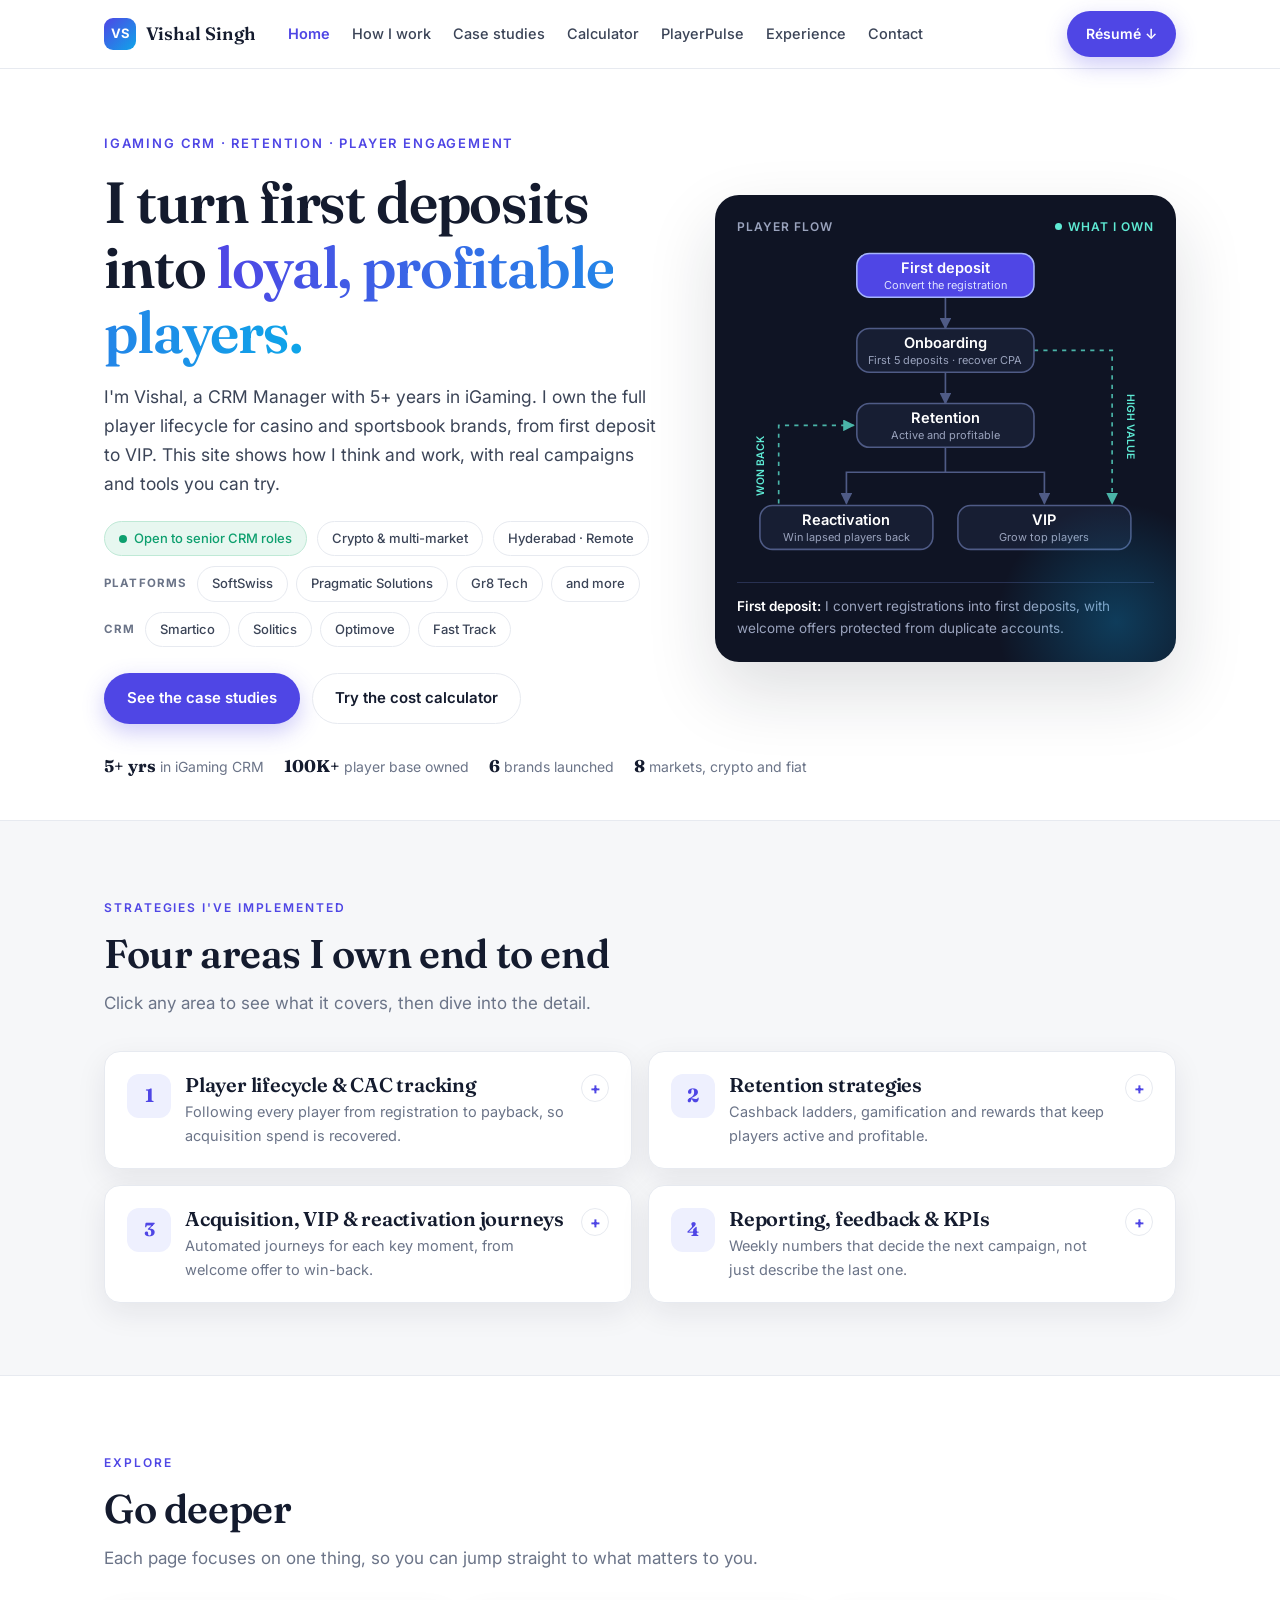
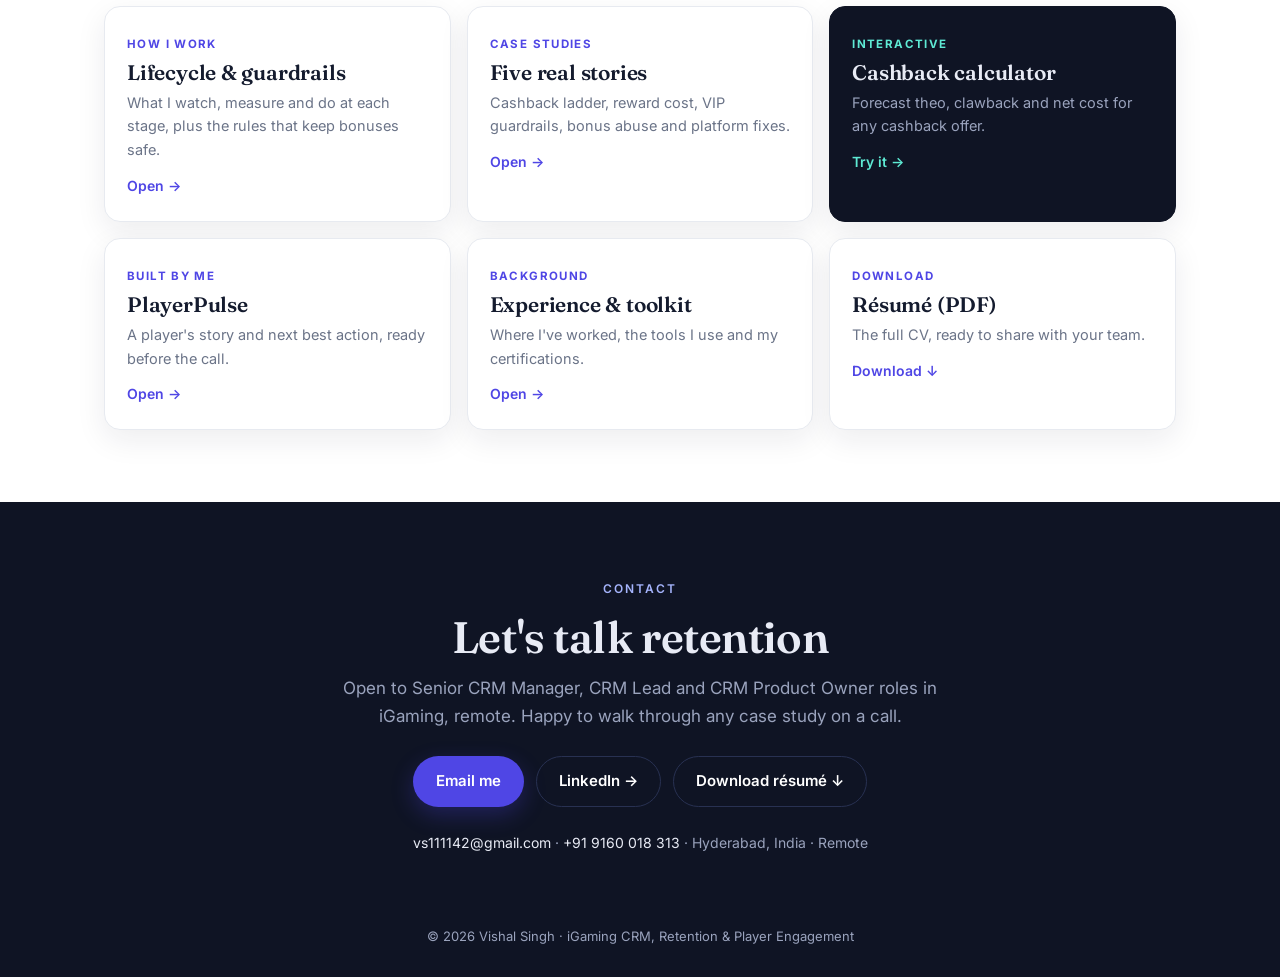
==== commit 18521f2e: "Redesign site as multi-page portfolio and update résumé" ====
--- a/index.html
+++ b/index.html
@@ -3,397 +3,165 @@
 <head>
   <meta charset="UTF-8" />
   <meta name="viewport" content="width=device-width, initial-scale=1.0" />
-  <title>Vishal Singh - CRM Manager | iGaming Lifecycle &amp; Retention</title>
-  <meta name="description" content="Vishal Singh - CRM Manager with 5+ years owning player lifecycle and retention for iGaming operators. Hands-on with Smartico and Solitics; crypto and multi-market. Open to senior CRM roles, remote." />
+  <title>Vishal Singh | iGaming CRM, Retention &amp; Player Engagement</title>
+  <meta name="description" content="Vishal Singh, iGaming CRM Manager. Player lifecycle, retention strategy, VIP and reactivation journeys, with real case studies and tools you can try." />
   <link rel="canonical" href="https://aboutvishal.equibytetechnologies.com/" />
   <meta name="robots" content="index, follow" />
   <meta property="og:type" content="profile" />
-  <meta property="og:title" content="Vishal Singh - CRM Manager | iGaming Lifecycle &amp; Retention" />
-  <meta property="og:description" content="CRM Manager (5+ yrs) owning player lifecycle and retention for casino &amp; sportsbook operators. Smartico &amp; Solitics hands-on, crypto and multi-market. Open to senior CRM roles, remote." />
+  <meta property="og:title" content="Vishal Singh | iGaming CRM, Retention &amp; Player Engagement" />
+  <meta property="og:description" content="Not just a CV. Interactive case studies, a live cashback cost calculator and the retention tool I built." />
   <meta property="og:url" content="https://aboutvishal.equibytetechnologies.com/" />
   <meta property="og:image" content="https://aboutvishal.equibytetechnologies.com/logo-mark-blue.png" />
   <meta name="twitter:card" content="summary" />
   <link rel="icon" type="image/png" href="logo-mark-blue.png" />
   <link rel="preconnect" href="https://fonts.googleapis.com" />
   <link rel="preconnect" href="https://fonts.gstatic.com" crossorigin />
-  <link href="https://fonts.googleapis.com/css2?family=Fraunces:opsz,wght@9..144,500;9..144,600;9..144,700&family=Inter:wght@400;500;600&display=swap" rel="stylesheet" />
-  <style>
-    :root{
-      --bg:#ffffff; --bg-alt:#f6f7f9; --card:#ffffff;
-      --ink:#141b2e; --ink-2:#3b4457; --muted:#6b7488; --line:#e7eaf0;
-      --accent:#4f46e5; --accent-2:#0ea5e9; --accent-soft:#eef0fe; --good:#0d9f6e; --good-soft:#e7f7f0;
-      --radius:16px; --shadow:0 10px 30px rgba(20,27,46,.08); --shadow-lg:0 30px 70px rgba(20,27,46,.14);
-      --maxw:1080px; --head:"Fraunces",Georgia,serif; --body:"Inter",system-ui,-apple-system,"Segoe UI",sans-serif;
-    }
-    *{box-sizing:border-box;}
-    html{scroll-behavior:smooth;}
-    body{margin:0;font-family:var(--body);background:var(--bg);color:var(--ink);line-height:1.65;-webkit-font-smoothing:antialiased;overflow-x:hidden;}
-    .wrap{max-width:var(--maxw);margin:0 auto;padding:0 24px;}
-    a{color:inherit;text-decoration:none;}
-    h1,h2,h3,h4{font-family:var(--head);font-weight:600;line-height:1.1;letter-spacing:-.01em;margin:0;}
-    p{margin:0;}
-    img{max-width:100%;display:block;}
-    .eyebrow{display:inline-block;font-family:var(--body);font-size:12px;font-weight:600;letter-spacing:.16em;text-transform:uppercase;color:var(--accent);margin-bottom:14px;}
-    .muted{color:var(--muted);}
-    .btn{display:inline-flex;align-items:center;gap:8px;font-family:var(--body);font-weight:600;font-size:15px;padding:12px 22px;border-radius:999px;cursor:pointer;border:1px solid transparent;transition:transform .15s,box-shadow .2s,background .2s,color .2s;white-space:nowrap;}
-    .btn:hover{transform:translateY(-1px);}
-    .btn-primary{background:var(--accent);color:#fff;box-shadow:0 8px 22px rgba(79,70,229,.28);}
-    .btn-primary:hover{background:#4338ca;}
-    .btn-ghost{background:#fff;color:var(--ink);border-color:var(--line);}
-    .btn-ghost:hover{border-color:var(--accent);color:var(--accent);}
-    /* icons (SVG, consistent stroke) */
-    .si svg,.ico svg{width:22px;height:22px;}
-    .cert .ic svg{width:28px;height:28px;margin:0 auto;}
-    .si svg,.ico svg,.cert .ic svg{fill:none;stroke:var(--accent);stroke-width:1.85;stroke-linecap:round;stroke-linejoin:round;}
-    .menu-toggle svg{width:24px;height:24px;fill:none;stroke:currentColor;stroke-width:2;stroke-linecap:round;}
-    /* accessibility: keyboard focus + reduced motion */
-    a:focus-visible,.btn:focus-visible,button:focus-visible{outline:2px solid var(--accent);outline-offset:3px;border-radius:6px;}
-    @media(prefers-reduced-motion:reduce){*{animation:none!important;transition:none!important;scroll-behavior:auto!important;}.btn:hover,.card:hover,.strength:hover{transform:none;}}
-    /* header */
-    .site-header{position:sticky;top:0;z-index:50;background:rgba(255,255,255,.82);backdrop-filter:blur(12px);border-bottom:1px solid var(--line);}
-    .nav{display:flex;align-items:center;gap:26px;height:68px;}
-    .brand{display:flex;align-items:center;gap:10px;font-family:var(--head);font-weight:600;font-size:18px;}
-    .brand .dot{width:32px;height:32px;border-radius:9px;background:linear-gradient(135deg,var(--accent),var(--accent-2));display:grid;place-items:center;color:#fff;font-family:var(--body);font-size:13px;font-weight:700;letter-spacing:.02em;}
-    .nav-links{display:flex;gap:24px;margin-left:12px;}
-    .nav-links a{font-family:var(--body);color:var(--ink-2);font-size:15px;font-weight:500;}
-    .nav-links a:hover{color:var(--accent);}
-    .nav-cta{margin-left:auto;}
-    .menu-toggle{display:none;background:none;border:0;color:var(--ink);font-size:26px;cursor:pointer;}
-    /* hero */
-    .hero{padding:72px 0 56px;}
-    .hero-grid{display:grid;grid-template-columns:1fr 320px;gap:56px;align-items:center;}
-    .hero h1{font-size:clamp(40px,6vw,64px);margin-bottom:14px;letter-spacing:-.02em;}
-    .hero .role{font-family:var(--body);font-size:clamp(17px,2.3vw,21px);color:var(--ink-2);font-weight:500;margin-bottom:18px;}
-    .hero .role b{color:var(--accent);font-weight:600;}
-    .hero .lead{font-family:var(--body);color:var(--muted);font-size:17px;max-width:560px;}
-    .chips{display:flex;flex-wrap:wrap;gap:10px;margin:20px 0 4px;}
-    .chip{font-family:var(--body);font-size:13px;font-weight:500;color:var(--ink-2);border:1px solid var(--line);border-radius:999px;padding:6px 14px;background:#fff;}
-    .chip.otw{color:var(--good);border-color:#bfe9d6;background:var(--good-soft);display:inline-flex;align-items:center;gap:7px;}
-    .chip.otw::before{content:"";width:8px;height:8px;border-radius:50%;background:var(--good);}
-    .hero-cta{display:flex;gap:12px;flex-wrap:wrap;margin-top:26px;}
-    /* photo */
-    .photo-card{position:relative;}
-    .photo{width:320px;height:390px;object-fit:cover;border-radius:22px;box-shadow:var(--shadow-lg);border:1px solid var(--line);background:var(--bg-alt);}
-    .photo-fallback{width:320px;height:390px;border-radius:22px;display:none;align-items:center;justify-content:center;font-family:var(--head);font-weight:700;font-size:96px;color:#fff;background:linear-gradient(160deg,var(--accent),var(--accent-2));box-shadow:var(--shadow-lg);}
-    .photo-badge{position:absolute;left:-18px;bottom:26px;background:#fff;border:1px solid var(--line);border-radius:14px;padding:12px 16px;box-shadow:var(--shadow);font-family:var(--body);}
-    .photo-badge .n{font-family:var(--head);font-size:20px;font-weight:700;color:var(--accent);}
-    .photo-badge .l{font-size:12px;color:var(--muted);}
-    /* stats */
-    .stats{display:grid;grid-template-columns:repeat(4,1fr);gap:18px;margin-top:52px;}
-    .stat{background:var(--bg-alt);border:1px solid var(--line);border-radius:14px;padding:22px 20px;text-align:left;}
-    .stat .si{width:42px;height:42px;border-radius:11px;display:grid;place-items:center;background:var(--accent-soft);font-size:20px;margin-bottom:12px;}
-    .stat .big{font-family:var(--head);font-size:30px;font-weight:700;color:var(--ink);line-height:1.1;}
-    .stat .cap{font-family:var(--body);color:var(--muted);font-size:13px;margin-top:6px;line-height:1.45;}
-    /* sections */
-    .section{padding:66px 0;}
-    .section.alt{background:var(--bg-alt);border-top:1px solid var(--line);border-bottom:1px solid var(--line);}
-    .shead{max-width:720px;margin-bottom:36px;}
-    .shead h2{font-size:clamp(28px,4vw,40px);margin-bottom:12px;}
-    .shead p{font-family:var(--body);color:var(--muted);font-size:17px;}
-    /* about */
-    .about-grid{display:grid;grid-template-columns:1.5fr 1fr;gap:40px;align-items:start;}
-    .about-grid p{font-family:var(--body);color:var(--ink-2);font-size:16px;margin-bottom:15px;}
-    .facts{background:#fff;border:1px solid var(--line);border-radius:var(--radius);padding:24px;box-shadow:var(--shadow);}
-    .facts .row{display:flex;justify-content:space-between;gap:14px;padding:12px 0;border-bottom:1px solid var(--line);font-family:var(--body);font-size:14px;}
-    .facts .row:last-child{border-bottom:0;}
-    .facts .k{color:var(--muted);} .facts .v{color:var(--ink);font-weight:600;text-align:right;}
-    /* timeline */
-    .timeline{position:relative;padding-left:30px;}
-    .timeline::before{content:"";position:absolute;left:8px;top:8px;bottom:8px;width:2px;background:var(--line);}
-    .job{position:relative;margin-bottom:32px;}
-    .job:last-child{margin-bottom:0;}
-    .job::before{content:"";position:absolute;left:-30px;top:6px;width:14px;height:14px;border-radius:50%;background:var(--accent);border:3px solid #fff;box-shadow:0 0 0 2px var(--accent);}
-    .job .when{font-family:var(--body);font-size:13px;font-weight:600;color:var(--accent);letter-spacing:.02em;}
-    .job h3{font-size:21px;margin:5px 0 2px;}
-    .job .co{font-family:var(--body);color:var(--muted);font-size:14px;margin-bottom:10px;}
-    .job ul{margin:0;padding-left:18px;font-family:var(--body);color:var(--ink-2);font-size:15px;}
-    .job ul li{margin-bottom:6px;}
-    /* cards */
-    .grid{display:grid;gap:20px;}
-    .grid-2{grid-template-columns:repeat(2,1fr);}
-    .grid-4{grid-template-columns:repeat(4,1fr);}
-    .card{background:#fff;border:1px solid var(--line);border-radius:var(--radius);padding:24px;transition:transform .2s,box-shadow .2s,border-color .2s;position:relative;box-shadow:var(--shadow);}
-    .card:hover{transform:translateY(-3px);box-shadow:var(--shadow-lg);border-color:#d6dae6;}
-    .card .tag{position:absolute;top:18px;right:18px;font-family:var(--body);font-size:11px;font-weight:600;border-radius:999px;padding:3px 10px;}
-    .tag.live{color:var(--good);background:var(--good-soft);}
-    .tag.build{color:var(--accent);background:var(--accent-soft);}
-    .card .ico{width:46px;height:46px;border-radius:12px;display:grid;place-items:center;background:var(--accent-soft);font-size:22px;margin-bottom:16px;}
-    .card h3{font-size:20px;margin-bottom:8px;}
-    .card p{font-family:var(--body);color:var(--muted);font-size:15px;}
-    .card .link{font-family:var(--body);display:inline-block;margin-top:14px;color:var(--accent);font-size:14px;font-weight:600;}
-    /* skills */
-    .skills-grid{display:grid;grid-template-columns:repeat(2,1fr);gap:18px;}
-    .skillbox{background:#fff;border:1px solid var(--line);border-radius:14px;padding:22px;box-shadow:var(--shadow);}
-    .skillbox h4{font-family:var(--body);font-size:13px;text-transform:uppercase;letter-spacing:.08em;color:var(--accent);margin-bottom:14px;}
-    .skillbox .tags{display:flex;flex-wrap:wrap;gap:8px;}
-    .skillbox .tags span{font-family:var(--body);font-size:13px;color:var(--ink-2);border:1px solid var(--line);border-radius:8px;padding:5px 11px;background:var(--bg-alt);}
-    .skillbox .tags span.hl{color:var(--accent);border-color:#c7c9f7;background:var(--accent-soft);font-weight:600;}
-    /* certs */
-    .certs{display:grid;grid-template-columns:repeat(4,1fr);gap:18px;}
-    .cert{background:#fff;border:1px solid var(--line);border-radius:14px;padding:22px;text-align:center;box-shadow:var(--shadow);}
-    .cert .ic{font-size:26px;}
-    .cert h4{font-size:17px;margin:10px 0 3px;}
-    .cert .iss{font-family:var(--body);color:var(--muted);font-size:12px;}
-    .cert .verify{font-family:var(--body);display:inline-block;margin-top:10px;font-size:12px;font-weight:600;color:var(--accent);}
-    /* strengths */
-    .strengths{display:grid;grid-template-columns:repeat(3,minmax(0,1fr));gap:16px;}
-    .strength{background:#fff;border:1px solid var(--line);border-radius:14px;padding:22px;box-shadow:var(--shadow);transition:transform .2s,box-shadow .2s,border-color .2s;}
-    .strength:hover{transform:translateY(-3px);box-shadow:var(--shadow-lg);border-color:#d6dae6;}
-    .strength.lead-str{border:2px solid #c7c9f7;background:linear-gradient(180deg,#f5f6ff,#ffffff);}
-    .strength .si{width:44px;height:44px;border-radius:12px;display:grid;place-items:center;background:var(--accent-soft);font-size:21px;margin-bottom:12px;}
-    .strength h3{font-size:17px;margin-bottom:6px;}
-    .strength p{font-family:var(--body);color:var(--muted);font-size:14px;}
-    @media(max-width:860px){.strengths{grid-template-columns:1fr;}}
-    /* contact */
-    .contact-band{background:linear-gradient(135deg,#141b2e,#25305a);border-radius:26px;padding:52px;text-align:center;color:#fff;box-shadow:var(--shadow-lg);}
-    .contact-band .eyebrow{color:#a9b4ff;}
-    .contact-band h2{color:#fff;font-size:clamp(28px,4vw,40px);margin-bottom:12px;}
-    .contact-band p{font-family:var(--body);color:#c4cbe0;margin-bottom:24px;font-size:17px;}
-    .contact-row{display:flex;flex-wrap:wrap;gap:12px;justify-content:center;}
-    .btn-white{background:#fff;color:var(--ink);}
-    .btn-white:hover{background:#eef0fe;color:var(--accent);}
-    .btn-outline{background:transparent;color:#fff;border-color:rgba(255,255,255,.4);}
-    .btn-outline:hover{border-color:#fff;}
-    .contact-list{display:flex;flex-wrap:wrap;gap:10px 26px;justify-content:center;margin-top:24px;font-family:var(--body);color:#c4cbe0;font-size:14px;}
-    .contact-list a{color:#c4cbe0;} .contact-list a:hover{color:#fff;}
-    /* footer */
-    .foot{padding:30px 0;text-align:center;font-family:var(--body);color:var(--muted);font-size:13px;}
-    .foot a{color:var(--accent);}
-    @media(max-width:860px){
-      .hero-grid{grid-template-columns:1fr;gap:36px;}
-      .photo-card{order:-1;justify-self:center;}
-      .about-grid,.skills-grid,.grid-2{grid-template-columns:1fr;}
-      .stats,.certs{grid-template-columns:1fr 1fr;}
-      .nav-links{display:none;}
-      .menu-toggle{display:block;margin-left:auto;}
-      .nav-links.open{display:flex;flex-direction:column;position:absolute;top:68px;left:0;right:0;background:#fff;padding:16px 24px;border-bottom:1px solid var(--line);gap:14px;z-index:60;box-shadow:var(--shadow);}
-      .nav-cta{display:none;}
-      .contact-band{padding:36px 22px;}
-    }
-  </style>
+  <link href="https://fonts.googleapis.com/css2?family=Fraunces:opsz,wght@9..144,500;9..144,600;9..144,700&family=Inter:wght@400;500;600;700&display=swap" rel="stylesheet" />
+  <link rel="stylesheet" href="styles.css" />
 </head>
-<body>
+<body id="top">
 
-  <header class="site-header">
-    <div class="wrap">
-      <nav class="nav">
-        <a class="brand" href="#top"><span class="dot">VS</span> Vishal Singh</a>
-        <div class="nav-links">
-          <a href="#skills">Skills</a>
-          <a href="#about">About</a>
-          <a href="#experience">Experience</a>
-          <a href="#proof">Proof of work</a>
-          <a href="#contact">Contact</a>
+<header class="site-header">
+  <div class="wrap nav">
+    <a href="index.html" class="brand"><span class="dot">VS</span>Vishal Singh</a>
+    <nav class="nav-links" aria-label="Main">
+      <a href="index.html" class="active" aria-current="page">Home</a>
+      <a href="how-i-work.html">How I work</a>
+      <a href="case-studies.html">Case studies</a>
+      <a href="calculator.html">Calculator</a>
+      <a href="playerpulse.html">PlayerPulse</a>
+      <a href="experience.html">Experience</a>
+      <a href="index.html#contact">Contact</a>
+    </nav>
+    <a class="btn btn-primary nav-cta" href="Vishal-Singh-Resume.pdf" target="_blank" rel="noopener">Résumé ↓</a>
+    <button class="menu-toggle" aria-label="Open menu" aria-expanded="false"><svg viewBox="0 0 24 24"><path d="M4 7h16M4 12h16M4 17h16"/></svg></button>
+  </div>
+</header>
+
+<main>
+<section class="hero">
+  <div class="wrap">
+    <div class="hero-grid">
+      <div>
+        <div class="kicker">iGaming CRM · Retention · Player Engagement</div>
+        <h1>I turn first deposits into <em>loyal, profitable players.</em></h1>
+        <p class="lead">I'm Vishal, a CRM Manager with 5+ years in iGaming. I own the full player lifecycle for casino and sportsbook brands, from first deposit to VIP. This site shows how I think and work, with real campaigns and tools you can try.</p>
+        <div class="chips">
+          <span class="chip otw">Open to senior CRM roles</span>
+          <span class="chip">Crypto &amp; multi-market</span>
+          <span class="chip">Hyderabad · Remote</span>
         </div>
-        <div class="nav-cta"><a class="btn btn-primary" href="Vishal-Singh-Resume.pdf" download>Download résumé</a></div>
-        <button class="menu-toggle" aria-label="Menu"><svg viewBox="0 0 24 24"><path d="M4 6h16M4 12h16M4 18h16"/></svg></button>
-      </nav>
-    </div>
-  </header>
-
-  <!-- HERO -->
-  <section class="hero" id="top">
-    <div class="wrap">
-      <div class="hero-grid">
-        <div>
-          <span class="eyebrow">CRM Manager · iGaming Lifecycle &amp; Retention</span>
-          <h1>Vishal Singh</h1>
-          <p class="role">I own <b>player lifecycle and retention</b> for iGaming operators - from <b>first deposit to VIP</b>.</p>
-          <p class="lead">CRM Manager with 5+ years running retention for fast-moving casino and sportsbook brands. Hands-on with Smartico and Solitics end-to-end - segmentation, automation, bonusing and gamification - across crypto and multiple markets.</p>
-          <div class="chips">
-            <span class="chip otw">Open to senior CRM roles</span>
-            <span class="chip">Smartico &amp; Solitics</span>
-            <span class="chip">Crypto &amp; multi-market</span>
-            <span class="chip">Hyderabad · Remote</span>
-          </div>
-          <div class="hero-cta">
-            <a class="btn btn-primary" href="#contact">Get in touch</a>
-            <a class="btn btn-ghost" href="Vishal-Singh-Resume.pdf" download>Download résumé ↓</a>
-            <a class="btn btn-ghost" href="https://www.linkedin.com/in/ig-vishal-singh/" target="_blank" rel="noopener">LinkedIn →</a>
-          </div>
-        </div>
-        <div class="photo-card">
-          <img class="photo" src="vishal.png" alt="Vishal Singh" onerror="this.style.display='none';document.getElementById('pfb').style.display='flex';" />
-          <div class="photo-fallback" id="pfb">VS</div>
-          <div class="photo-badge"><div class="n">5+ yrs</div><div class="l">CRM · Lifecycle · Retention</div></div>
+        <div class="chip-group"><span class="gl">Platforms</span><span class="chip">SoftSwiss</span><span class="chip">Pragmatic Solutions</span><span class="chip">Gr8 Tech</span><span class="chip">and more</span></div>
+        <div class="chip-group"><span class="gl">CRM</span><span class="chip">Smartico</span><span class="chip">Solitics</span><span class="chip">Optimove</span><span class="chip">Fast Track</span></div>
+        <div class="hero-cta">
+          <a class="btn btn-primary" href="case-studies.html">See the case studies</a>
+          <a class="btn btn-ghost" href="calculator.html">Try the cost calculator</a>
         </div>
       </div>
 
-      <div class="stats">
-        <div class="stat"><div class="si"><svg viewBox="0 0 24 24"><rect x="3" y="4" width="18" height="18" rx="2"/><path d="M16 2v4M8 2v4M3 10h18"/></svg></div><div class="big">5+</div><div class="cap">years in iGaming CRM</div></div>
-        <div class="stat"><div class="si"><svg viewBox="0 0 24 24"><path d="M16 21v-2a4 4 0 0 0-4-4H6a4 4 0 0 0-4 4v2"/><circle cx="9" cy="7" r="4"/><path d="M22 21v-2a4 4 0 0 0-3-3.87M16 3.13a4 4 0 0 1 0 7.75"/></svg></div><div class="big">100K+</div><div class="cap">player base owned</div></div>
-        <div class="stat"><div class="si"><svg viewBox="0 0 24 24"><rect x="3" y="3" width="7" height="7" rx="1"/><rect x="14" y="3" width="7" height="7" rx="1"/><rect x="14" y="14" width="7" height="7" rx="1"/><rect x="3" y="14" width="7" height="7" rx="1"/></svg></div><div class="big">6</div><div class="cap">brands launched</div></div>
-        <div class="stat"><div class="si"><svg viewBox="0 0 24 24"><circle cx="12" cy="12" r="10"/><path d="M12 2a15.3 15.3 0 0 1 4 10 15.3 15.3 0 0 1-4 10 15.3 15.3 0 0 1-4-10 15.3 15.3 0 0 1 4-10z"/><path d="M2 12h20"/></svg></div><div class="big">8</div><div class="cap">markets across crypto &amp; fiat</div></div>
+      <div class="loop-card" aria-label="Animated player flow">
+        <div class="loop-head"><span>Player flow</span><span class="live">What I own</span></div>
+        <svg class="loop-svg" viewBox="0 0 400 322" role="img" aria-label="Player flow: First deposit, then Onboarding, then Retention, which splits into Reactivation and VIP. High-value players can go from Onboarding straight to VIP. Reactivated players return to Retention.">
+          <defs>
+            <marker id="ah" viewBox="0 0 10 10" refX="9" refY="5" markerWidth="7" markerHeight="7" orient="auto-start-reverse"><path d="M0,0 L10,5 L0,10 z" fill="#4f5b86"/></marker>
+            <marker id="ahg" viewBox="0 0 10 10" refX="9" refY="5" markerWidth="7" markerHeight="7" orient="auto-start-reverse"><path d="M0,0 L10,5 L0,10 z" fill="#5eead4"/></marker>
+          </defs>
+          <path class="ln" d="M200,52 V82" marker-end="url(#ah)"/>
+          <path class="ln" d="M200,124 V154" marker-end="url(#ah)"/>
+          <path class="ln" d="M200,196 V220 H105 V250" marker-end="url(#ah)"/>
+          <path class="ln" d="M200,220 H295 V250" marker-end="url(#ah)"/>
+          <path class="ln dash" d="M285,103 H360 V250" marker-end="url(#ahg)"/>
+          <text class="bl" x="374" y="176" transform="rotate(90 374 176)" text-anchor="middle">HIGH VALUE</text>
+          <path class="ln dash" d="M40,250 V175 H112" marker-end="url(#ahg)"/>
+          <text class="bl" x="26" y="214" transform="rotate(-90 26 214)" text-anchor="middle">WON BACK</text>
+          <g class="nd" data-i="0"><rect x="115" y="10" width="170" height="42" rx="12"/><text class="t" x="200" y="29">First deposit</text><text class="s" x="200" y="44">Convert the registration</text></g>
+          <g class="nd" data-i="1"><rect x="115" y="82" width="170" height="42" rx="12"/><text class="t" x="200" y="101">Onboarding</text><text class="s" x="200" y="116">First 5 deposits · recover CPA</text></g>
+          <g class="nd" data-i="2"><rect x="115" y="154" width="170" height="42" rx="12"/><text class="t" x="200" y="173">Retention</text><text class="s" x="200" y="188">Active and profitable</text></g>
+          <g class="nd" data-i="3"><rect x="22" y="252" width="166" height="42" rx="12"/><text class="t" x="105" y="271">Reactivation</text><text class="s" x="105" y="286">Win lapsed players back</text></g>
+          <g class="nd" data-i="4"><rect x="212" y="252" width="166" height="42" rx="12"/><text class="t" x="295" y="271">VIP</text><text class="s" x="295" y="286">Grow top players</text></g>
+        </svg>
+        <div class="loop-caption" id="loopCaption"></div>
       </div>
     </div>
-  </section>
 
-  <!-- STRENGTHS -->
-  <section class="section" id="strengths" style="padding-bottom:24px;">
-    <div class="wrap">
-      <div class="shead"><span class="eyebrow">Core strengths</span><h2>What I own, end to end</h2></div>
-      <div class="strengths">
-        <div class="strength lead-str"><div class="si"><svg viewBox="0 0 24 24"><rect x="4" y="4" width="16" height="16" rx="2"/><rect x="9" y="9" width="6" height="6"/><path d="M9 2v2M15 2v2M9 20v2M15 20v2M2 9h2M2 15h2M20 9h2M20 15h2"/></svg></div><h3>Smartico, Solitics &amp; Optimove</h3><p>Run all three hands-on, end-to-end - segmentation, automation journeys, bonusing and gamification, not just admin.</p></div>
-        <div class="strength"><div class="si"><svg viewBox="0 0 24 24"><path d="M16 21v-2a4 4 0 0 0-4-4H6a4 4 0 0 0-4 4v2"/><circle cx="9" cy="7" r="4"/><path d="M22 21v-2a4 4 0 0 0-3-3.87M16 3.13a4 4 0 0 1 0 7.75"/></svg></div><h3>Player Lifecycle &amp; VIP</h3><p>Acquisition to first deposit, onboarding, retention, reactivation and VIP - the whole journey.</p></div>
-        <div class="strength"><div class="si"><svg viewBox="0 0 24 24"><line x1="12" y1="20" x2="12" y2="10"/><line x1="18" y1="20" x2="18" y2="4"/><line x1="6" y1="20" x2="6" y2="16"/></svg></div><h3>Segmentation &amp; A/B</h3><p>Behaviour-led segments, player-value tiers and RFM, with always-on A/B testing to optimise offers.</p></div>
-        <div class="strength"><div class="si"><svg viewBox="0 0 24 24"><rect x="3" y="8" width="18" height="4" rx="1"/><path d="M12 8v13"/><path d="M19 12v7a2 2 0 0 1-2 2H7a2 2 0 0 1-2-2v-7"/><path d="M7.5 8a2.5 2.5 0 0 1 0-5C11 3 12 8 12 8"/><path d="M16.5 8a2.5 2.5 0 0 0 0-5C13 3 12 8 12 8"/></svg></div><h3>Bonusing &amp; Gamification</h3><p>Rewards, missions, cashback, free spins and loyalty store; wheels, scratch cards and leaderboards.</p></div>
-        <div class="strength"><div class="si"><svg viewBox="0 0 24 24"><path d="M14 9a2 2 0 0 1-2 2H6l-4 4V4a2 2 0 0 1 2-2h8a2 2 0 0 1 2 2z"/><path d="M18 9h2a2 2 0 0 1 2 2v11l-4-4h-6a2 2 0 0 1-2-2v-1"/></svg></div><h3>Multichannel CRM</h3><p>Email, SMS, push and on-site pop-ups - one coordinated journey, tuned on live performance.</p></div>
-        <div class="strength"><div class="si"><svg viewBox="0 0 24 24"><ellipse cx="12" cy="5" rx="9" ry="3"/><path d="M3 5v14a9 3 0 0 0 18 0V5"/><path d="M3 12a9 3 0 0 0 18 0"/></svg></div><h3>Platforms &amp; Data</h3><p>Softswiss, Gr8 Tech and PAM; Solitics and Optimove; KPI ownership, SQL and BI.</p></div>
-      </div>
+    <div class="facts-line"><span><b>5+ yrs</b>in iGaming CRM</span><span><b>100K+</b>player base owned</span><span><b>6</b>brands launched</span><span><b>8</b>markets, crypto and fiat</span></div>
+  </div>
+  </div>
+</section>
+
+<section class="section alt" id="strategies">
+  <div class="wrap">
+    <div class="shead">
+      <span class="eyebrow">Strategies I've implemented</span>
+      <h2>Four areas I own end to end</h2>
+      <p>Click any area to see what it covers, then dive into the detail.</p>
     </div>
-  </section>
+    <div class="strats">
+      <details class="strat">
+        <summary><span class="num">1</span><div><h3>Player lifecycle &amp; CAC tracking</h3><p class="sum">Following every player from registration to payback, so acquisition spend is recovered.</p></div><span class="tog">+</span></summary>
+        <div class="body"><ul>
+          <li>Mapped the full flow: first deposit, onboarding, retention, reactivation and VIP.</li>
+          <li>Tracked how many deposits it takes each player to pay back their acquisition cost.</li>
+          <li>Spotted high-value players early and moved them straight into VIP care.</li>
+        </ul><a class="go" href="how-i-work.html">See how I run each stage →</a></div>
+      </details>
+      <details class="strat">
+        <summary><span class="num">2</span><div><h3>Retention strategies</h3><p class="sum">Cashback ladders, gamification and rewards that keep players active and profitable.</p></div><span class="tog">+</span></summary>
+        <div class="body"><ul>
+          <li>Designed weekly cashback and a 5-day cashback ladder, tested against a holdout group.</li>
+          <li>Built gamification: missions, wheels, scratch cards and leaderboards.</li>
+          <li>Ran rewards and a loyalty store, with clear guardrails on every bonus.</li>
+        </ul><a class="go" href="case-studies.html#c1">Read the cashback ladder case →</a></div>
+      </details>
+      <details class="strat">
+        <summary><span class="num">3</span><div><h3>Acquisition, VIP &amp; reactivation journeys</h3><p class="sum">Automated journeys for each key moment, from welcome offer to win-back.</p></div><span class="tog">+</span></summary>
+        <div class="body"><ul>
+          <li>Automated lifecycle onboarding, with welcome offers protected from duplicate accounts.</li>
+          <li>VIP journeys with account managers, backed by rules on manual awards.</li>
+          <li>Reactivation offers timed to each player's normal rhythm.</li>
+        </ul><a class="go" href="case-studies.html#c3">Read the VIP guardrail case →</a></div>
+      </details>
+      <details class="strat">
+        <summary><span class="num">4</span><div><h3>Reporting, feedback &amp; KPIs</h3><p class="sum">Weekly numbers that decide the next campaign, not just describe the last one.</p></div><span class="tog">+</span></summary>
+        <div class="body"><ul>
+          <li>Weekly KPI reporting: NGR per player, reward cost % of GGR, retention and reactivation.</li>
+          <li>A/B and holdout results fed straight back into offers and triggers.</li>
+          <li>Loopholes fed back to Product, turned into permanent platform rules.</li>
+        </ul><a class="go" href="case-studies.html#c2">Read the reward cost case →</a></div>
+      </details>
+    </div>
+  </div>
+</section>
 
-  <!-- SKILLS -->
-  <section class="section alt" id="skills">
-    <div class="wrap">
-      <div class="shead"><span class="eyebrow">Skills</span><h2>The CRM toolkit I bring</h2><p>Hands-on across the platforms, mechanics and markets that move retention and deposits.</p></div>
-      <div class="skills-grid">
-        <div class="skillbox"><h4>CRM Platforms &amp; Strategy</h4><div class="tags"><span class="hl">Smartico (hands-on)</span><span class="hl">Solitics (hands-on)</span><span class="hl">Optimove (hands-on)</span><span>Brevo</span><span>Defining CRM strategy</span><span>Segmentation &amp; journey strategy</span><span>Tooling selection &amp; setup</span></div></div>
-        <div class="skillbox"><h4>Lifecycle</h4><div class="tags"><span>Acquisition → FTD</span><span>Onboarding</span><span>Retention</span><span>Reactivation</span><span>VIP</span></div></div>
-        <div class="skillbox"><h4>Segmentation &amp; Testing</h4><div class="tags"><span>Behaviour-led</span><span>Player-value tiers</span><span>RFM</span><span>A/B testing</span></div></div>
-        <div class="skillbox"><h4>Channels</h4><div class="tags"><span>Email</span><span>SMS</span><span>Push</span><span>On-site pop-ups</span><span>Widgets</span></div></div>
-        <div class="skillbox"><h4>Bonusing &amp; Gamification</h4><div class="tags"><span>Rewards</span><span>Missions &amp; ladder</span><span>Reloads</span><span>Cashback</span><span>Free spins</span><span>Loyalty &amp; bonus store</span><span>Wheels &amp; scratch cards</span><span>Leaderboards</span></div></div>
-        <div class="skillbox"><h4>Platforms &amp; Data</h4><div class="tags"><span>Softswiss</span><span>Gr8 Tech</span><span>Pragmatic (PAM)</span><span>KPI ownership</span><span>SQL</span><span>Excel</span><span>BI</span></div></div>
-        <div class="skillbox"><h4>Markets</h4><div class="tags"><span>DACH</span><span>AU</span><span>NZ</span><span>NO</span><span>FI</span><span>AR</span><span>FR</span><span>IT</span><span>Crypto &amp; fiat</span></div></div>
-        <div class="skillbox"><h4>Ways of working</h4><div class="tags"><span>Agile</span><span>Cross-functional</span><span>Weekly KPI reporting</span><span>Compliance-aware</span><span>PMP</span><span>CSPO</span></div></div>
-      </div>
+<section class="section" id="explore">
+  <div class="wrap">
+    <div class="shead"><span class="eyebrow">Explore</span><h2>Go deeper</h2><p>Each page focuses on one thing, so you can jump straight to what matters to you.</p></div>
+    <div class="explore">
+      <a class="ex" href="how-i-work.html"><span class="k">How I work</span><h3>Lifecycle &amp; guardrails</h3><p>What I watch, measure and do at each stage, plus the rules that keep bonuses safe.</p><span class="arr">Open →</span></a>
+      <a class="ex" href="case-studies.html"><span class="k">Case studies</span><h3>Five real stories</h3><p>Cashback ladder, reward cost, VIP guardrails, bonus abuse and platform fixes.</p><span class="arr">Open →</span></a>
+      <a class="ex feat" href="calculator.html"><span class="k">Interactive</span><h3>Cashback calculator</h3><p>Forecast theo, clawback and net cost for any cashback offer.</p><span class="arr">Try it →</span></a>
+      <a class="ex" href="playerpulse.html"><span class="k">Built by me</span><h3>PlayerPulse</h3><p>A player's story and next best action, ready before the call.</p><span class="arr">Open →</span></a>
+      <a class="ex" href="experience.html"><span class="k">Background</span><h3>Experience &amp; toolkit</h3><p>Where I've worked, the tools I use and my certifications.</p><span class="arr">Open →</span></a>
+      <a class="ex" href="Vishal-Singh-Resume.pdf" target="_blank" rel="noopener"><span class="k">Download</span><h3>Résumé (PDF)</h3><p>The full CV, ready to share with your team.</p><span class="arr">Download ↓</span></a>
     </div>
-  </section>
+  </div>
+</section>
 
-  <!-- ABOUT -->
-  <section class="section" id="about">
-    <div class="wrap">
-      <div class="shead"><span class="eyebrow">About</span><h2>Retention is the whole job</h2></div>
-      <div class="about-grid">
-        <div>
-          <p>I'm a CRM Manager based in Hyderabad, focused on player lifecycle and retention for iGaming operators. Over 5+ years I've owned CRM end-to-end for casino and sportsbook brands - running Smartico and Solitics hands-on across segmentation, automation, bonusing and gamification.</p>
-          <p>I like inheriting a live setup, keeping what works, rebuilding what doesn't, and building from scratch in ambiguous, scaling environments. I move players off one-size-fits-all messaging toward targeted, behaviour-led journeys, then optimise value, frequency and offer from live performance.</p>
-          <p>I work across crypto and fiat, multiple markets and languages, partnering daily with product, acquisition, media and BI - and reporting weekly on the KPIs that matter: activation, deposits, retention and LTV.</p>
-          <p>Target: <b>Senior CRM Manager, CRM Director or CRM Product Owner</b> - remote, iGaming. Based in Hyderabad; open to travel.</p>
-        </div>
-        <div class="facts">
-          <div class="row"><span class="k">Based in</span><span class="v">Hyderabad, India</span></div>
-          <div class="row"><span class="k">Experience</span><span class="v">5+ years (iGaming CRM)</span></div>
-          <div class="row"><span class="k">Focus</span><span class="v">CRM · Lifecycle · Retention</span></div>
-          <div class="row"><span class="k">Certifications</span><span class="v">PMP · CSPO</span></div>
-          <div class="row"><span class="k">Work setup</span><span class="v">Remote</span></div>
-          <div class="row"><span class="k">Status</span><span class="v" style="color:var(--good)">Open to work</span></div>
-        </div>
-      </div>
+<section class="section dark contact" id="contact">
+  <div class="wrap">
+    <span class="eyebrow">Contact</span>
+    <h2>Let's talk retention</h2>
+    <p>Open to Senior CRM Manager, CRM Lead and CRM Product Owner roles in iGaming, remote. Happy to walk through any case study on a call.</p>
+    <div class="hero-cta">
+      <a class="btn btn-primary" href="mailto:vs111142@gmail.com?subject=CRM%20role%20for%20Vishal%20Singh">Email me</a>
+      <a class="btn btn-ghost" href="https://www.linkedin.com/in/ig-vishal-singh/" target="_blank" rel="noopener">LinkedIn →</a>
+      <a class="btn btn-ghost" href="Vishal-Singh-Resume.pdf" target="_blank" rel="noopener">Download résumé ↓</a>
     </div>
-  </section>
-
-  <!-- EXPERIENCE -->
-  <section class="section alt" id="experience">
-    <div class="wrap">
-      <div class="shead"><span class="eyebrow">Experience</span><h2>Where I've run CRM</h2></div>
-      <div class="timeline">
-        <div class="job">
-          <div class="when">Mar 2024 - Present</div>
-          <h3>CRM Manager, Retention &amp; Lifecycle</h3>
-          <div class="co">Straight-Talk iGaming · Remote · Multi-brand crypto-friendly casino &amp; sportsbook</div>
-          <ul>
-            <li>Own CRM end-to-end for a 100K+ player base - acquisition to first deposit, onboarding, retention, reactivation and VIP.</li>
-            <li>Run CRM on Solitics with Softswiss: segmentation frameworks, automation journeys and multichannel campaigns across email, SMS, push and on-site.</li>
-            <li>Design bonusing and promo mechanics (rewards, missions &amp; ladder, reloads, cashback, free spins, loyalty and bonus store) plus gamification widgets - scratch cards, wheels, leaderboards - to lift engagement and deposits.</li>
-            <li>Moved players from one-size-fits-all messaging to targeted, behaviour-led campaigns, optimising value, frequency and offer from live performance.</li>
-            <li>Partner daily with product, acquisition, media and BI; report weekly on KPIs and player behaviour across multiple markets and languages.</li>
-          </ul>
-        </div>
-        <div class="job">
-          <div class="when">Jan - Mar 2026 · Contract</div>
-          <h3>CRM Consultant, Crypto Casino</h3>
-          <div class="co">Remote</div>
-          <ul>
-            <li>Delivered CRM and lifecycle support for a crypto-first casino brand.</li>
-            <li>Ran Smartico hands-on, building segmentation and campaign flows focused on onboarding and early retention for crypto-depositing players.</li>
-          </ul>
-        </div>
-        <div class="job">
-          <div class="when">Mar 2022 - Feb 2024</div>
-          <h3>Account Manager</h3>
-          <div class="co">Pragmatic Solutions (Techmojo)</div>
-          <ul>
-            <li>Owned the CRM module within a B2B iGaming platform (PAM), turning operator needs into build for onboarding, bonusing, segmentation and reporting.</li>
-            <li>Launched 6 brands on Agile delivery; integrated CRM, Payments, Affiliate, Risk and Compliance modules with best-in-market PAM integrations.</li>
-            <li>Bridged operators, product and engineering; awarded best Account Manager for retention and issue resolution.</li>
-          </ul>
-        </div>
-        <div class="job">
-          <div class="when">2012 - 2022</div>
-          <h3>Earlier - Product, project &amp; CRM roles</h3>
-          <div class="co">VAG Group · BERMAD · Tech Mahindra</div>
-          <ul>
-            <li>Delivered Salesforce CRM rollouts and new-brand launches across SaaS and enterprise tech.</li>
-          </ul>
-        </div>
-      </div>
-    </div>
-  </section>
-
-  <!-- PROOF -->
-  <section class="section" id="proof">
-    <div class="wrap">
-      <div class="shead"><span class="eyebrow">Proof of work</span><h2>Proof, not just claims</h2><p>Self-made case work and a retention tool I built end-to-end - how I think about players, and how I build.</p></div>
-      <div class="grid grid-2">
-        <div class="card">
-          <div class="ico"><svg viewBox="0 0 24 24"><path d="M12 7v14"/><path d="M3 18a1 1 0 0 1-1-1V4a1 1 0 0 1 1-1h5a4 4 0 0 1 4 4 4 4 0 0 1 4-4h5a1 1 0 0 1 1 1v13a1 1 0 0 1-1 1h-6a3 3 0 0 0-3 3 3 3 0 0 0-3-3z"/></svg></div>
-          <h3>CRM &amp; Retention Strategy - Skill Demo</h3>
-          <p>A self-made blueprint: competitor analysis, a KPI framework, engagement rules and a full CRM roadmap. Shows how I turn a market into a retention plan.</p>
-          <a class="link" href="https://drive.google.com/file/d/13zfPyHUJSr8HqskVq6yuSm7xa_m9ThRD/view" target="_blank" rel="noopener">View the case study →</a>
-        </div>
-        <div class="card">
-          <span class="tag live">Live demo</span>
-          <div class="ico"><svg viewBox="0 0 24 24"><path d="M22 12h-4l-3 9L9 3l-3 9H2"/></svg></div>
-          <h3>PlayerPulse - retention tool</h3>
-          <p>An AI-assisted player retention and engagement tool I designed and built end-to-end. A browser extension captures player activity and transaction history; an analyst layer turns it into churn-risk, segmentation and next-best-action on a prioritised action desk.</p>
-          <a class="link" href="https://demo-playerpulse.equibytetechnologies.com" target="_blank" rel="noopener">Open the live demo →</a>
-        </div>
-      </div>
-    </div>
-  </section>
-
-  <!-- CERTS -->
-  <section class="section alt" id="certs">
-    <div class="wrap">
-      <div class="shead"><span class="eyebrow">Credentials</span><h2>Certifications</h2></div>
-      <div class="certs" style="grid-template-columns:repeat(2,minmax(0,300px));justify-content:center;">
-        <div class="cert"><div class="ic"><svg viewBox="0 0 24 24"><path d="m15.477 12.89 1.515 8.526a.5.5 0 0 1-.81.47l-3.58-2.687a1 1 0 0 0-1.197 0l-3.586 2.686a.5.5 0 0 1-.81-.469l1.514-8.526"/><circle cx="12" cy="8" r="6"/></svg></div><h4>PMP</h4><div class="iss">Project Management Professional - PMI</div><a class="verify" href="https://www.credly.com/badges/8cdd105b-1ec0-4712-b92c-73b74aab655d/public_url" target="_blank" rel="noopener">Verify credential →</a></div>
-        <div class="cert"><div class="ic"><svg viewBox="0 0 24 24"><path d="m15.477 12.89 1.515 8.526a.5.5 0 0 1-.81.47l-3.58-2.687a1 1 0 0 0-1.197 0l-3.586 2.686a.5.5 0 0 1-.81-.469l1.514-8.526"/><circle cx="12" cy="8" r="6"/></svg></div><h4>CSPO</h4><div class="iss">Certified Scrum Product Owner - Scrum Alliance</div><a class="verify" href="https://bcert.me/bc/html/show-badge.html?b=jgswodhe" target="_blank" rel="noopener">Verify credential →</a></div>
-      </div>
-      <p class="muted" style="font-family:var(--body);font-size:14px;margin-top:18px;text-align:center;">Also: Google Project Management (Coursera). &nbsp;·&nbsp; Education: B.E., Visvesvaraya Technological University (VTU).</p>
-    </div>
-  </section>
-
-  <!-- CONTACT -->
-  <section class="section" id="contact">
-    <div class="wrap">
-      <div class="contact-band">
-        <span class="eyebrow">Contact</span>
-        <h2>Let's talk retention</h2>
-        <p>Open to Senior CRM Manager, CRM Director and CRM Product Owner roles - remote, iGaming.</p>
-        <div class="contact-row">
-          <a class="btn btn-white" href="mailto:vs111142@gmail.com?subject=CRM%20role%20for%20Vishal%20Singh">Email me</a>
-          <a class="btn btn-outline" href="Vishal-Singh-Resume.pdf" download>Download résumé ↓</a>
-          <a class="btn btn-outline" href="https://www.linkedin.com/in/ig-vishal-singh/" target="_blank" rel="noopener">LinkedIn →</a>
-        </div>
-        <div class="contact-list">
-          <a href="mailto:vs111142@gmail.com">vs111142@gmail.com</a>
-          <a href="tel:+919160018313">+91 9160 018 313</a>
-          <span>Hyderabad, India · Remote</span>
-        </div>
-      </div>
-    </div>
-  </section>
-
-  <footer class="foot">
-    <div class="wrap">© 2026 Vishal Singh · CRM Manager, iGaming Lifecycle &amp; Retention</div>
-  </footer>
-
-  <script>
-    var t=document.querySelector('.menu-toggle'),l=document.querySelector('.nav-links');
-    if(t&&l){t.addEventListener('click',function(){l.classList.toggle('open');});
-      l.querySelectorAll('a').forEach(function(a){a.addEventListener('click',function(){l.classList.remove('open');});});}
-  </script>
+    <div class="meta"><a href="mailto:vs111142@gmail.com">vs111142@gmail.com</a> · <a href="tel:+919160018313">+91 9160 018 313</a> · Hyderabad, India · Remote</div>
+  </div>
+</section>
+</main>
+<footer>© 2026 Vishal Singh · iGaming CRM, Retention &amp; Player Engagement</footer>
+<script src="site.js"></script>
 </body>
 </html>
--- a/styles.css
+++ b/styles.css
@@ -0,0 +1,384 @@
+:root{
+  --bg:#ffffff; --bg-alt:#f6f7f9; --card:#ffffff;
+  --ink:#141b2e; --ink-2:#3b4457; --muted:#6b7488; --line:#e7eaf0;
+  --accent:#4f46e5; --accent-2:#0ea5e9; --accent-soft:#eef0fe; --good:#0d9f6e; --good-soft:#e7f7f0;
+  --warn:#c2410c; --warn-soft:#fff1e8;
+  --night:#0f1424; --night-2:#171e33; --night-line:#283152; --night-ink:#e8ebf5; --night-muted:#9aa3bd;
+  --radius:16px; --shadow:0 10px 30px rgba(20,27,46,.08); --shadow-lg:0 30px 70px rgba(20,27,46,.14);
+  --maxw:1120px; --head:"Fraunces",Georgia,serif; --body:"Inter",system-ui,-apple-system,"Segoe UI",sans-serif;
+}
+*{box-sizing:border-box;}
+html{scroll-behavior:smooth;scroll-padding-top:76px;}
+body{margin:0;font-family:var(--body);background:var(--bg);color:var(--ink);line-height:1.65;-webkit-font-smoothing:antialiased;overflow-x:hidden;}
+.wrap{max-width:var(--maxw);margin:0 auto;padding:0 24px;}
+a{color:inherit;text-decoration:none;}
+h1,h2,h3,h4{font-family:var(--head);font-weight:600;line-height:1.12;letter-spacing:-.01em;margin:0;}
+p{margin:0;}
+button{font-family:inherit;}
+.eyebrow{display:inline-block;font-size:12px;font-weight:600;letter-spacing:.16em;text-transform:uppercase;color:var(--accent);margin-bottom:14px;}
+.muted{color:var(--muted);}
+.btn{display:inline-flex;align-items:center;gap:8px;font-weight:600;font-size:15px;padding:12px 22px;border-radius:999px;cursor:pointer;border:1px solid transparent;transition:transform .15s,background .15s,border-color .15s,color .15s;}
+.btn:hover{transform:translateY(-1px);}
+.btn-primary{background:var(--accent);color:#fff;box-shadow:0 8px 22px rgba(79,70,229,.28);}
+.btn-primary:hover{background:#4338ca;}
+.btn-ghost{background:#fff;color:var(--ink);border-color:var(--line);}
+.btn-ghost:hover{border-color:var(--accent);color:var(--accent);}
+a:focus-visible,.btn:focus-visible,button:focus-visible,input:focus-visible{outline:2px solid var(--accent);outline-offset:3px;border-radius:6px;}
+@media(prefers-reduced-motion:reduce){*{animation:none!important;transition:none!important;scroll-behavior:auto!important;}.btn:hover{transform:none;}}
+
+/* header */
+.site-header{position:sticky;top:0;z-index:50;background:rgba(255,255,255,.86);backdrop-filter:blur(12px);border-bottom:1px solid var(--line);}
+.nav{display:flex;align-items:center;gap:24px;height:68px;}
+.brand{display:flex;align-items:center;gap:10px;font-family:var(--head);font-weight:600;font-size:18px;white-space:nowrap;}
+.brand .dot{width:32px;height:32px;border-radius:9px;background:linear-gradient(135deg,var(--accent),var(--accent-2));display:grid;place-items:center;color:#fff;font-family:var(--body);font-size:13px;font-weight:700;}
+.nav-links{display:flex;gap:22px;margin-left:8px;}
+.nav-links a{color:var(--ink-2);font-size:14.5px;font-weight:500;}
+.nav-links a:hover{color:var(--accent);}
+.nav-cta{margin-left:auto;padding:10px 18px;font-size:14px;}
+.menu-toggle{display:none;background:none;border:0;color:var(--ink);cursor:pointer;padding:6px;}
+.menu-toggle svg{width:24px;height:24px;fill:none;stroke:currentColor;stroke-width:2;stroke-linecap:round;}
+
+/* hero */
+.hero{padding:64px 0 40px;}
+.hero-grid{display:grid;grid-template-columns:1.1fr .9fr;gap:48px;align-items:center;}
+.hero .kicker{font-size:13px;font-weight:600;color:var(--accent);letter-spacing:.14em;text-transform:uppercase;margin-bottom:16px;}
+.hero h1{font-size:clamp(36px,5.4vw,58px);letter-spacing:-.02em;margin-bottom:18px;}
+.hero h1 em{font-style:normal;background:linear-gradient(90deg,var(--accent),var(--accent-2));-webkit-background-clip:text;background-clip:text;color:transparent;}
+.hero .lead{color:var(--ink-2);font-size:17.5px;max-width:560px;}
+.chips{display:flex;flex-wrap:wrap;gap:10px;margin:22px 0 4px;}
+.chip{font-size:13px;font-weight:500;color:var(--ink-2);border:1px solid var(--line);border-radius:999px;padding:6px 14px;background:#fff;}
+.chip.otw{color:var(--good);border-color:#bfe9d6;background:var(--good-soft);display:inline-flex;align-items:center;gap:7px;}
+.chip.otw::before{content:"";width:8px;height:8px;border-radius:50%;background:var(--good);animation:pulse 2s infinite;}
+@keyframes pulse{0%,100%{opacity:1}50%{opacity:.35}}
+.hero-cta{display:flex;gap:12px;flex-wrap:wrap;margin-top:26px;}
+
+/* hero loop visual */
+.loop-card{background:var(--night);border-radius:24px;padding:22px 22px 18px;box-shadow:var(--shadow-lg);color:var(--night-ink);position:relative;overflow:hidden;}
+.loop-card::after{content:"";position:absolute;inset:auto -60px -80px auto;width:240px;height:240px;border-radius:50%;background:radial-gradient(circle,rgba(14,165,233,.28),transparent 70%);pointer-events:none;}
+.loop-head{display:flex;justify-content:space-between;align-items:center;font-size:12px;color:var(--night-muted);letter-spacing:.08em;text-transform:uppercase;font-weight:600;}
+.loop-head .live{display:inline-flex;align-items:center;gap:6px;color:#5eead4;}
+.loop-head .live::before{content:"";width:7px;height:7px;border-radius:50%;background:#5eead4;animation:pulse 1.6s infinite;}
+.loop-svg{width:100%;height:auto;display:block;margin:6px 0 4px;}
+.loop-svg .nd rect{fill:var(--night-2);stroke:#4f5b86;stroke-width:1.5;transition:fill .3s,stroke .3s;}
+.loop-svg .nd.on rect{fill:var(--accent);stroke:#a5b4fc;}
+.loop-svg .nd .t{fill:#fff;font-family:var(--body);font-size:14px;font-weight:600;text-anchor:middle;}
+.loop-svg .nd .s{fill:var(--night-muted);font-family:var(--body);font-size:10.5px;text-anchor:middle;}
+.loop-svg .nd.on .s{fill:#dfe3ff;}
+.loop-svg .ln{fill:none;stroke:#4f5b86;stroke-width:1.6;}
+.loop-svg .ln.dash{stroke-dasharray:4 5;stroke:#5eead4;opacity:.75;}
+.loop-svg .bl{fill:#5eead4;font-family:var(--body);font-size:10px;font-weight:600;}
+.loop-caption{font-size:13.5px;color:var(--night-muted);min-height:62px;border-top:1px solid var(--night-line);padding-top:12px;}
+.loop-caption b{color:#fff;font-weight:600;}
+
+/* stats */
+.stats{display:grid;grid-template-columns:repeat(5,1fr);gap:14px;margin-top:44px;}
+.stat{background:var(--bg-alt);border:1px solid var(--line);border-radius:14px;padding:18px;}
+.stat .big{font-family:var(--head);font-size:28px;font-weight:700;line-height:1.1;}
+.stat .big.up{color:var(--good);}
+.stat .cap{color:var(--muted);font-size:13px;margin-top:6px;line-height:1.45;}
+
+/* sections */
+.section{padding:72px 0;}
+.section.alt{background:var(--bg-alt);border-top:1px solid var(--line);border-bottom:1px solid var(--line);}
+.section.dark{background:var(--night);color:var(--night-ink);}
+.section.dark .eyebrow{color:#a5b4fc;}
+.section.dark .shead p{color:var(--night-muted);}
+.shead{max-width:740px;margin-bottom:34px;}
+.shead h2{font-size:clamp(28px,4vw,40px);margin-bottom:12px;}
+.shead p{color:var(--muted);font-size:17px;}
+
+/* lifecycle explorer */
+.stages{display:grid;grid-template-columns:repeat(5,1fr);gap:0;position:relative;margin-bottom:22px;}
+.stage-btn{position:relative;background:#fff;border:1px solid var(--line);padding:16px 14px 14px;text-align:left;cursor:pointer;transition:background .2s,border-color .2s,color .2s;margin-left:-1px;}
+.stage-btn:first-child{border-radius:14px 0 0 14px;margin-left:0;}
+.stage-btn:last-child{border-radius:0 14px 14px 0;}
+.stage-btn .n{font-size:11px;font-weight:700;letter-spacing:.12em;color:var(--muted);}
+.stage-btn .t{display:block;font-family:var(--head);font-size:18px;font-weight:600;color:var(--ink);margin-top:2px;}
+.stage-btn .k{display:block;font-size:12.5px;color:var(--muted);margin-top:2px;}
+.stage-btn:hover{border-color:#c7c9f7;z-index:1;}
+.stage-btn[aria-selected="true"]{background:var(--accent);border-color:var(--accent);z-index:2;}
+.stage-btn[aria-selected="true"] .n,.stage-btn[aria-selected="true"] .k{color:#c7d2fe;}
+.stage-btn[aria-selected="true"] .t{color:#fff;}
+.stage-panel{background:#fff;border:1px solid var(--line);border-radius:var(--radius);box-shadow:var(--shadow);padding:28px;}
+.stage-goal{font-family:var(--head);font-size:22px;margin-bottom:20px;max-width:760px;}
+.stage-cols{display:grid;grid-template-columns:repeat(3,1fr);gap:22px;}
+.stage-cols h4{font-family:var(--body);font-size:12px;text-transform:uppercase;letter-spacing:.1em;color:var(--accent);margin-bottom:10px;}
+.stage-cols ul{margin:0;padding-left:18px;color:var(--ink-2);font-size:14.5px;}
+.stage-cols li{margin-bottom:5px;}
+.stage-proof{margin-top:22px;background:var(--good-soft);border:1px solid #bfe9d6;border-radius:12px;padding:14px 16px;font-size:14.5px;color:#0b5f43;display:flex;gap:10px;align-items:flex-start;}
+.stage-proof a{font-weight:600;text-decoration:underline;text-underline-offset:3px;}
+.stage-proof .tick{flex:none;width:22px;height:22px;border-radius:50%;background:var(--good);color:#fff;display:grid;place-items:center;font-size:13px;font-weight:700;margin-top:1px;}
+
+/* case studies */
+.cases{display:grid;grid-template-columns:280px 1fr;gap:24px;align-items:start;}
+.cases>*,.pp>*,.calc>*,.hero-grid>*{min-width:0;}
+.case-tabs{display:flex;flex-direction:column;gap:8px;position:sticky;top:90px;}
+.case-tab{background:#fff;border:1px solid var(--line);border-radius:12px;padding:14px 16px;text-align:left;cursor:pointer;transition:border-color .2s,background .2s,box-shadow .2s;}
+.case-tab .ct{display:block;font-weight:600;font-size:14.5px;color:var(--ink);}
+.case-tab .cm{display:block;font-size:12.5px;color:var(--muted);margin-top:2px;}
+.case-tab:hover{border-color:#c7c9f7;}
+.case-tab[aria-selected="true"]{border-color:var(--accent);box-shadow:0 0 0 3px var(--accent-soft);}
+.case-tab[aria-selected="true"] .ct{color:var(--accent);}
+.case{display:none;background:#fff;border:1px solid var(--line);border-radius:var(--radius);box-shadow:var(--shadow);padding:30px;}
+.case.on{display:block;animation:fade .35s ease;}
+@keyframes fade{from{opacity:0;transform:translateY(6px)}to{opacity:1;transform:none}}
+.case h3{font-size:26px;margin-bottom:6px;}
+.case .sub{color:var(--muted);font-size:15px;margin-bottom:24px;}
+.flow{display:grid;grid-template-columns:repeat(3,1fr);gap:14px;margin-bottom:26px;}
+.flow-step{border:1px solid var(--line);border-radius:12px;padding:16px;position:relative;background:var(--bg-alt);}
+.flow-step:not(:last-child)::after{content:"→";position:absolute;right:-13px;top:50%;transform:translateY(-50%);width:22px;height:22px;border-radius:50%;background:#fff;border:1px solid var(--line);display:grid;place-items:center;font-size:12px;color:var(--accent);z-index:1;}
+.flow-step .lab{font-size:11px;font-weight:700;letter-spacing:.12em;text-transform:uppercase;color:var(--accent);margin-bottom:6px;}
+.flow-step.result{background:var(--good-soft);border-color:#bfe9d6;}
+.flow-step.result .lab{color:var(--good);}
+.flow-step p{font-size:14px;color:var(--ink-2);}
+.viz-title{font-size:13px;font-weight:600;color:var(--ink);margin-bottom:12px;}
+.viz-note{font-size:12.5px;color:var(--muted);margin-top:10px;}
+.viz-grid{display:grid;grid-template-columns:1fr 1fr;gap:24px;}
+.viz-box{border:1px solid var(--line);border-radius:12px;padding:18px;}
+/* bars */
+.hbar{display:grid;grid-template-columns:118px 1fr 58px;align-items:center;gap:10px;margin-bottom:10px;font-size:13.5px;}
+.hbar .track{height:26px;background:var(--bg-alt);border-radius:7px;overflow:hidden;}
+.hbar .fill{height:100%;width:0;border-radius:7px;background:#c7cbe0;transition:width 1s cubic-bezier(.2,.8,.2,1);}
+.hbar .fill.b{background:#93c5fd;}
+.hbar .fill.a{background:linear-gradient(90deg,var(--accent),var(--accent-2));}
+.hbar .v{font-weight:700;text-align:right;}
+/* ladder steps */
+.ladder{display:flex;align-items:flex-end;gap:8px;height:150px;padding-top:10px;}
+.rung{flex:1;display:flex;flex-direction:column;align-items:center;justify-content:flex-end;height:100%;}
+.rung .bar{width:100%;border-radius:8px 8px 4px 4px;background:linear-gradient(180deg,var(--accent-2),var(--accent));position:relative;}
+.rung .cap{font-size:11.5px;color:var(--muted);margin-top:6px;text-align:center;line-height:1.3;}
+.rung.drop .bar{outline:2px dashed var(--warn);outline-offset:3px;}
+.legend-row{display:flex;gap:16px;flex-wrap:wrap;font-size:12px;color:var(--muted);margin-top:10px;}
+.legend-row i{display:inline-block;width:10px;height:10px;border-radius:3px;margin-right:6px;vertical-align:-1px;}
+/* month strip */
+.month{display:grid;grid-template-columns:repeat(4,minmax(0,1fr));gap:8px;}
+.wk{border-radius:10px;padding:14px 10px;text-align:center;font-size:13px;font-weight:600;background:#e0f2fe;color:#075985;}
+.wk small{display:block;font-weight:500;font-size:11.5px;opacity:.8;margin-top:2px;}
+.wk.lad{background:linear-gradient(135deg,var(--accent),var(--accent-2));color:#fff;}
+/* stacked split */
+.split{display:flex;height:34px;border-radius:9px;overflow:hidden;margin-bottom:12px;}
+.split div{display:grid;place-items:center;color:#fff;font-size:12px;font-weight:700;}
+.split-legend{display:grid;grid-template-columns:1fr 1fr;gap:6px 14px;font-size:13px;color:var(--ink-2);}
+.split-legend i{display:inline-block;width:10px;height:10px;border-radius:3px;margin-right:7px;}
+.levers{display:grid;gap:10px;}
+.lever{display:flex;gap:12px;align-items:flex-start;font-size:14px;color:var(--ink-2);}
+.lever .ic{flex:none;width:30px;height:30px;border-radius:9px;background:var(--accent-soft);color:var(--accent);display:grid;place-items:center;font-weight:700;font-size:14px;}
+.gauge{margin-bottom:16px;}
+.gauge .scale{position:relative;height:12px;border-radius:99px;background:linear-gradient(90deg,#bbf7d0,#fde68a 60%,#fecaca);}
+.gauge .band{position:absolute;top:-4px;height:20px;border:2px solid var(--ink);border-radius:6px;}
+.gauge .pin{position:absolute;top:-8px;width:3px;height:28px;background:var(--accent);border-radius:2px;}
+.gauge .ticks{display:flex;justify-content:space-between;font-size:11.5px;color:var(--muted);margin-top:8px;}
+/* incident flow */
+.chain{display:flex;flex-wrap:wrap;align-items:center;gap:8px;}
+.node-pill{border:1px solid var(--line);border-radius:10px;padding:9px 12px;font-size:13px;background:#fff;}
+.node-pill.bad{border-color:#fdba74;background:var(--warn-soft);color:#9a3412;}
+.node-pill.good{border-color:#86efac;background:var(--good-soft);color:#166534;}
+.arrow{color:var(--muted);font-size:14px;}
+/* abuse */
+.abuse{display:grid;grid-template-columns:repeat(3,1fr);gap:14px;}
+.abuse-card{border:1px solid var(--line);border-radius:12px;padding:16px;}
+.abuse-card h4{font-family:var(--body);font-size:15px;margin-bottom:10px;}
+.abuse-card .row{font-size:13.5px;color:var(--ink-2);margin-bottom:8px;}
+.abuse-card .row b{display:block;font-size:11px;letter-spacing:.1em;text-transform:uppercase;color:var(--muted);font-weight:700;margin-bottom:2px;}
+.abuse-card .row.fix b{color:var(--good);}
+
+/* guardrails */
+.rules{display:grid;grid-template-columns:repeat(3,1fr);gap:16px;}
+.rule{background:var(--night-2);border:1px solid var(--night-line);border-radius:14px;padding:20px;cursor:pointer;text-align:left;color:var(--night-ink);transition:border-color .2s,transform .2s;min-height:150px;}
+.rule:hover{border-color:#6366f1;transform:translateY(-2px);}
+.rule .rt{font-family:var(--head);font-size:19px;margin-bottom:8px;display:block;}
+.rule .rv{font-family:var(--body);font-size:22px;font-weight:700;color:#5eead4;display:block;margin-bottom:8px;}
+.rule .why{font-size:13.5px;color:var(--night-muted);display:block;}
+.rule .hint{font-size:12px;color:#a5b4fc;margin-top:10px;display:block;font-weight:600;}
+.rule .back{display:none;}
+.rule.flipped .rv,.rule.flipped .why,.rule.flipped .hint{display:none;}
+.rule.flipped .back{display:block;font-size:14px;color:var(--night-ink);}
+.rule.flipped{border-color:#5eead4;}
+
+/* calculator */
+.calc{display:grid;grid-template-columns:1fr 1fr;gap:24px;align-items:start;}
+.calc-steps{display:grid;grid-template-columns:repeat(6,1fr);gap:8px;margin-bottom:26px;counter-reset:s;}
+.cstep{background:#fff;border:1px solid var(--line);border-radius:12px;padding:12px;font-size:13px;color:var(--ink-2);position:relative;}
+.cstep b{display:block;font-size:13.5px;color:var(--ink);margin-bottom:2px;}
+.cstep::before{counter-increment:s;content:counter(s);display:grid;place-items:center;width:22px;height:22px;border-radius:50%;background:var(--accent);color:#fff;font-size:11.5px;font-weight:700;margin-bottom:8px;}
+.inputs{background:#fff;border:1px solid var(--line);border-radius:var(--radius);padding:24px;box-shadow:var(--shadow);}
+.field{margin-bottom:18px;}
+.field:last-child{margin-bottom:0;}
+.field .top{display:flex;justify-content:space-between;align-items:baseline;font-size:14px;margin-bottom:6px;}
+.field label{font-weight:600;color:var(--ink);}
+.field .val{font-weight:700;color:var(--accent);font-variant-numeric:tabular-nums;}
+.field .help{font-size:12px;color:var(--muted);margin-top:4px;}
+input[type=range]{width:100%;accent-color:var(--accent);height:22px;}
+.outputs{background:var(--night);color:var(--night-ink);border-radius:var(--radius);padding:24px;box-shadow:var(--shadow-lg);}
+.out-grid{display:grid;grid-template-columns:1fr 1fr;gap:12px;margin-bottom:18px;}
+.out{background:var(--night-2);border:1px solid var(--night-line);border-radius:12px;padding:14px;}
+.out .l{font-size:12px;color:var(--night-muted);}
+.out .v{font-family:var(--head);font-size:24px;font-weight:600;color:#fff;font-variant-numeric:tabular-nums;}
+.out.hl{border-color:#6366f1;background:#1e2547;}
+.out.hl .v{color:#5eead4;}
+.budget{margin-bottom:16px;}
+.budget .bt{display:flex;justify-content:space-between;font-size:13px;color:var(--night-muted);margin-bottom:6px;}
+.budget .track{height:12px;border-radius:99px;background:var(--night-2);overflow:hidden;border:1px solid var(--night-line);}
+.budget .fill{height:100%;border-radius:99px;background:#5eead4;transition:width .4s,background .3s;}
+.verdict{font-size:14px;padding:12px 14px;border-radius:10px;background:var(--night-2);border:1px solid var(--night-line);margin-bottom:16px;}
+.math{font-size:12.5px;color:var(--night-muted);border-top:1px solid var(--night-line);padding-top:14px;line-height:1.8;font-variant-numeric:tabular-nums;}
+.math b{color:var(--night-ink);font-weight:600;}
+
+/* playerpulse */
+.pp{display:grid;grid-template-columns:300px 1fr;gap:28px;align-items:start;}
+.pp-steps{display:flex;flex-direction:column;gap:10px;}
+.pp-step{background:#fff;border:1px solid var(--line);border-radius:12px;padding:16px;text-align:left;cursor:pointer;transition:border-color .2s,box-shadow .2s;}
+.pp-step .n{font-size:11px;font-weight:700;letter-spacing:.12em;color:var(--muted);}
+.pp-step .t{display:block;font-weight:600;font-size:15.5px;color:var(--ink);margin:2px 0;}
+.pp-step .d{display:block;font-size:13px;color:var(--muted);}
+.pp-step[aria-selected="true"]{border-color:var(--accent);box-shadow:0 0 0 3px var(--accent-soft);}
+.pp-step[aria-selected="true"] .t{color:var(--accent);}
+.screen{background:#0b1020;border-radius:18px;padding:14px;box-shadow:var(--shadow-lg);border:1px solid #1f2742;}
+.screen-bar{display:flex;gap:6px;align-items:center;margin-bottom:12px;}
+.screen-bar i{width:10px;height:10px;border-radius:50%;background:#2b3557;}
+.screen-bar span{margin-left:10px;font-size:12px;color:#7d87a8;}
+.scr{display:none;color:#dfe4f2;font-size:13.5px;min-height:300px;}
+.scr.on{display:block;animation:fade .35s ease;}
+.pane{background:#121a31;border:1px solid #232c4b;border-radius:12px;padding:14px;margin-bottom:10px;}
+.pane h5{margin:0 0 8px;font-size:11.5px;letter-spacing:.1em;text-transform:uppercase;color:#7d87a8;font-weight:700;}
+.evt{display:grid;grid-template-columns:84px 1fr auto;gap:10px;padding:7px 0;border-bottom:1px dashed #232c4b;font-size:13px;}
+.evt:last-child{border-bottom:0;}
+.evt .tm{color:#7d87a8;font-variant-numeric:tabular-nums;}
+.evt .amt{font-weight:700;font-variant-numeric:tabular-nums;}
+.evt .amt.dep{color:#5eead4;} .evt .amt.wd{color:#fda4af;}
+.risk{display:flex;align-items:center;gap:14px;}
+.risk-dial{width:84px;height:84px;border-radius:50%;background:conic-gradient(#f97316 0 72%,#232c4b 72% 100%);display:grid;place-items:center;flex:none;}
+.risk-dial span{width:62px;height:62px;border-radius:50%;background:#121a31;display:grid;place-items:center;font-weight:700;font-size:18px;color:#fdba74;}
+.tagz{display:flex;flex-wrap:wrap;gap:6px;margin-top:6px;}
+.tagz span{font-size:11.5px;border:1px solid #2b3557;border-radius:6px;padding:3px 8px;color:#c3c9de;}
+.story{font-size:14px;line-height:1.7;color:#dfe4f2;}
+.nba{display:flex;gap:10px;align-items:flex-start;padding:10px;border-radius:10px;background:#16203d;margin-bottom:8px;}
+.nba .p{flex:none;font-size:11px;font-weight:700;border-radius:6px;padding:3px 7px;background:#4f46e5;color:#fff;}
+.nba .p.p2{background:#334155;}
+.pp-gap{margin-top:16px;font-size:14px;color:var(--ink-2);background:#fff;border:1px solid var(--line);border-radius:12px;padding:14px 16px;}
+
+/* experience */
+.timeline{position:relative;padding-left:30px;}
+.timeline::before{content:"";position:absolute;left:8px;top:8px;bottom:8px;width:2px;background:var(--line);}
+.job{position:relative;margin-bottom:30px;}
+.job:last-child{margin-bottom:0;}
+.job::before{content:"";position:absolute;left:-30px;top:6px;width:14px;height:14px;border-radius:50%;background:var(--accent);border:3px solid #fff;box-shadow:0 0 0 2px var(--accent);}
+.job .when{font-size:13px;font-weight:600;color:var(--accent);}
+.job h3{font-size:21px;margin:5px 0 2px;}
+.job .co{color:var(--muted);font-size:14px;margin-bottom:10px;}
+.job ul{margin:0;padding-left:18px;color:var(--ink-2);font-size:15px;}
+.job li{margin-bottom:5px;}
+
+/* toolkit */
+.depth{display:grid;grid-template-columns:repeat(3,1fr);gap:16px;}
+.dcol{background:#fff;border:1px solid var(--line);border-radius:14px;padding:20px;box-shadow:var(--shadow);}
+.dcol h4{font-family:var(--body);font-size:13px;text-transform:uppercase;letter-spacing:.08em;margin-bottom:4px;}
+.dcol .dd{font-size:13px;color:var(--muted);margin-bottom:14px;}
+.dcol .meter{display:flex;gap:4px;margin-bottom:12px;}
+.dcol .meter i{flex:1;height:5px;border-radius:3px;background:var(--line);}
+.dcol .meter i.on{background:var(--accent);}
+.dcol .tags{display:flex;flex-wrap:wrap;gap:7px;}
+.dcol .tags span{font-size:13px;color:var(--ink-2);border:1px solid var(--line);border-radius:8px;padding:4px 10px;background:var(--bg-alt);}
+.markets{margin-top:18px;font-size:14px;color:var(--ink-2);}
+.markets b{color:var(--ink);}
+
+/* certs + contact */
+.certs{display:grid;grid-template-columns:repeat(3,1fr);gap:16px;}
+.cert{background:#fff;border:1px solid var(--line);border-radius:14px;padding:20px;box-shadow:var(--shadow);}
+.cert h4{font-size:18px;margin-bottom:3px;}
+.cert .iss{color:var(--muted);font-size:13px;}
+.cert a{display:inline-block;margin-top:10px;font-size:13px;font-weight:600;color:var(--accent);}
+.contact{text-align:center;}
+.contact h2{font-size:clamp(30px,4.4vw,44px);margin-bottom:12px;}
+.contact p{color:var(--night-muted);font-size:17px;max-width:620px;margin:0 auto 26px;}
+.contact .hero-cta{justify-content:center;}
+.contact .btn-ghost{background:transparent;color:#fff;border-color:var(--night-line);}
+.contact .btn-ghost:hover{border-color:#a5b4fc;color:#a5b4fc;}
+.contact .meta{margin-top:24px;font-size:14px;color:var(--night-muted);}
+.contact .meta a{color:var(--night-ink);}
+footer{background:var(--night);color:var(--night-muted);font-size:13px;text-align:center;padding:0 0 30px;}
+
+/* responsive */
+@media(max-width:980px){
+  .hero-grid{grid-template-columns:1fr;}
+  .stats{grid-template-columns:repeat(3,1fr);}
+  .cases{grid-template-columns:1fr;}
+  .case-tabs{position:static;flex-direction:row;overflow-x:auto;padding-bottom:4px;}
+  .case-tab{flex:none;width:210px;}
+  .calc{grid-template-columns:1fr;}
+  .calc-steps{grid-template-columns:repeat(3,1fr);}
+  .pp{grid-template-columns:1fr;}
+  .pp-steps{flex-direction:row;overflow-x:auto;}
+  .pp-step{flex:none;width:220px;}
+  .rules{grid-template-columns:repeat(2,1fr);}
+  .nav-links{gap:16px;}
+}
+@media(max-width:860px){
+  .menu-toggle{display:block;margin-left:auto;}
+  .nav-cta{display:none;}
+  .nav-links{display:none;position:absolute;top:68px;left:0;right:0;background:#fff;flex-direction:column;gap:0;margin:0;border-bottom:1px solid var(--line);box-shadow:var(--shadow);}
+  .nav-links.open{display:flex;}
+  .nav-links a{padding:14px 24px;border-top:1px solid var(--line);}
+}
+@media(max-width:720px){
+  .wrap{padding:0 16px;}
+  .section{padding:54px 0;}
+  .hero{padding:40px 0 28px;}
+  .stats{grid-template-columns:repeat(2,1fr);}
+  .stages{grid-template-columns:1fr;gap:6px;}
+  .stage-btn,.stage-btn:first-child,.stage-btn:last-child{border-radius:12px;margin-left:0;}
+  .stage-cols{grid-template-columns:1fr;}
+  .stage-panel,.case{padding:20px;}
+  .flow{grid-template-columns:1fr;}
+  .flow-step:not(:last-child)::after{content:"↓";right:auto;left:50%;top:auto;bottom:-14px;transform:translateX(-50%);}
+  .viz-grid{grid-template-columns:1fr;}
+  .abuse{grid-template-columns:1fr;}
+  .rules{grid-template-columns:1fr;}
+  .calc-steps{grid-template-columns:repeat(2,1fr);}
+  .out-grid{grid-template-columns:1fr 1fr;}
+  .depth{grid-template-columns:1fr;}
+  .certs{grid-template-columns:1fr;}
+  .hbar{grid-template-columns:96px 1fr 50px;font-size:12.5px;}
+  .split-legend{grid-template-columns:1fr;}
+}
+/* multi-page additions */
+.nav-links a.active{color:var(--accent);font-weight:600;}
+.page-top{padding-top:28px;}
+.crumb{display:inline-flex;align-items:center;gap:6px;font-size:13.5px;color:var(--muted);margin-bottom:18px;}
+.crumb:hover{color:var(--accent);}
+.chip-group{display:flex;flex-wrap:wrap;gap:8px;align-items:center;margin-top:10px;}
+.chip-group .gl{font-size:11.5px;font-weight:700;letter-spacing:.1em;text-transform:uppercase;color:var(--muted);margin-right:2px;}
+.facts-line{margin-top:28px;font-size:14px;color:var(--muted);display:flex;flex-wrap:wrap;gap:6px 20px;}
+.facts-line b{color:var(--ink);font-family:var(--head);font-size:17px;margin-right:4px;}
+.strats{display:grid;grid-template-columns:repeat(2,1fr);gap:16px;align-items:start;}
+.strat{background:#fff;border:1px solid var(--line);border-radius:var(--radius);box-shadow:var(--shadow);overflow:hidden;transition:border-color .2s;}
+.strat[open]{border-color:#c7c9f7;}
+.strat summary{list-style:none;cursor:pointer;padding:22px 22px 20px;display:grid;grid-template-columns:44px 1fr 28px;gap:14px;align-items:start;}
+.strat summary::-webkit-details-marker{display:none;}
+.strat .num{width:44px;height:44px;border-radius:12px;background:var(--accent-soft);color:var(--accent);display:grid;place-items:center;font-family:var(--head);font-weight:700;font-size:19px;}
+.strat h3{font-size:20px;margin-bottom:4px;}
+.strat .sum{font-size:14.5px;color:var(--muted);}
+.strat .tog{width:28px;height:28px;border-radius:50%;border:1px solid var(--line);display:grid;place-items:center;color:var(--accent);font-weight:700;transition:transform .25s;}
+.strat[open] .tog{transform:rotate(45deg);}
+.strat .body{padding:0 22px 22px 80px;}
+.strat ul{margin:0 0 12px;padding-left:18px;color:var(--ink-2);font-size:14.5px;}
+.strat li{margin-bottom:5px;}
+.strat .go{font-size:14px;font-weight:600;color:var(--accent);}
+.explore{display:grid;grid-template-columns:repeat(3,1fr);gap:16px;}
+.ex{display:block;background:#fff;border:1px solid var(--line);border-radius:var(--radius);padding:22px;box-shadow:var(--shadow);transition:transform .2s,border-color .2s,box-shadow .2s;}
+.ex:hover{transform:translateY(-3px);border-color:#c7c9f7;box-shadow:var(--shadow-lg);}
+.ex .k{font-size:11.5px;font-weight:700;letter-spacing:.12em;text-transform:uppercase;color:var(--accent);}
+.ex h3{font-size:21px;margin:6px 0 6px;}
+.ex p{font-size:14.5px;color:var(--muted);}
+.ex .arr{display:inline-block;margin-top:12px;font-size:14px;font-weight:600;color:var(--accent);}
+.ex.feat{background:var(--night);border-color:var(--night);color:var(--night-ink);}
+.ex.feat p{color:var(--night-muted);} .ex.feat .k,.ex.feat .arr{color:#5eead4;}
+.more{margin-top:18px;border:1px solid var(--line);border-radius:12px;background:#fff;}
+.more summary{cursor:pointer;padding:12px 16px;font-size:14px;font-weight:600;color:var(--accent);list-style:none;}
+.more summary::-webkit-details-marker{display:none;}
+.more summary::before{content:"+ ";}
+.more[open] summary::before{content:"− ";}
+.more .in{padding:0 16px 16px;}
+@media(max-width:980px){.explore{grid-template-columns:repeat(2,1fr);}}
+@media(max-width:720px){.strats,.explore{grid-template-columns:1fr;}.strat .body{padding:0 20px 20px 20px;}.strat summary{grid-template-columns:40px 1fr 28px;padding:18px;}}
+@media(max-width:720px){.month{gap:5px;}.wk{padding:10px 4px;font-size:12px;}.wk small{font-size:10.5px;}}
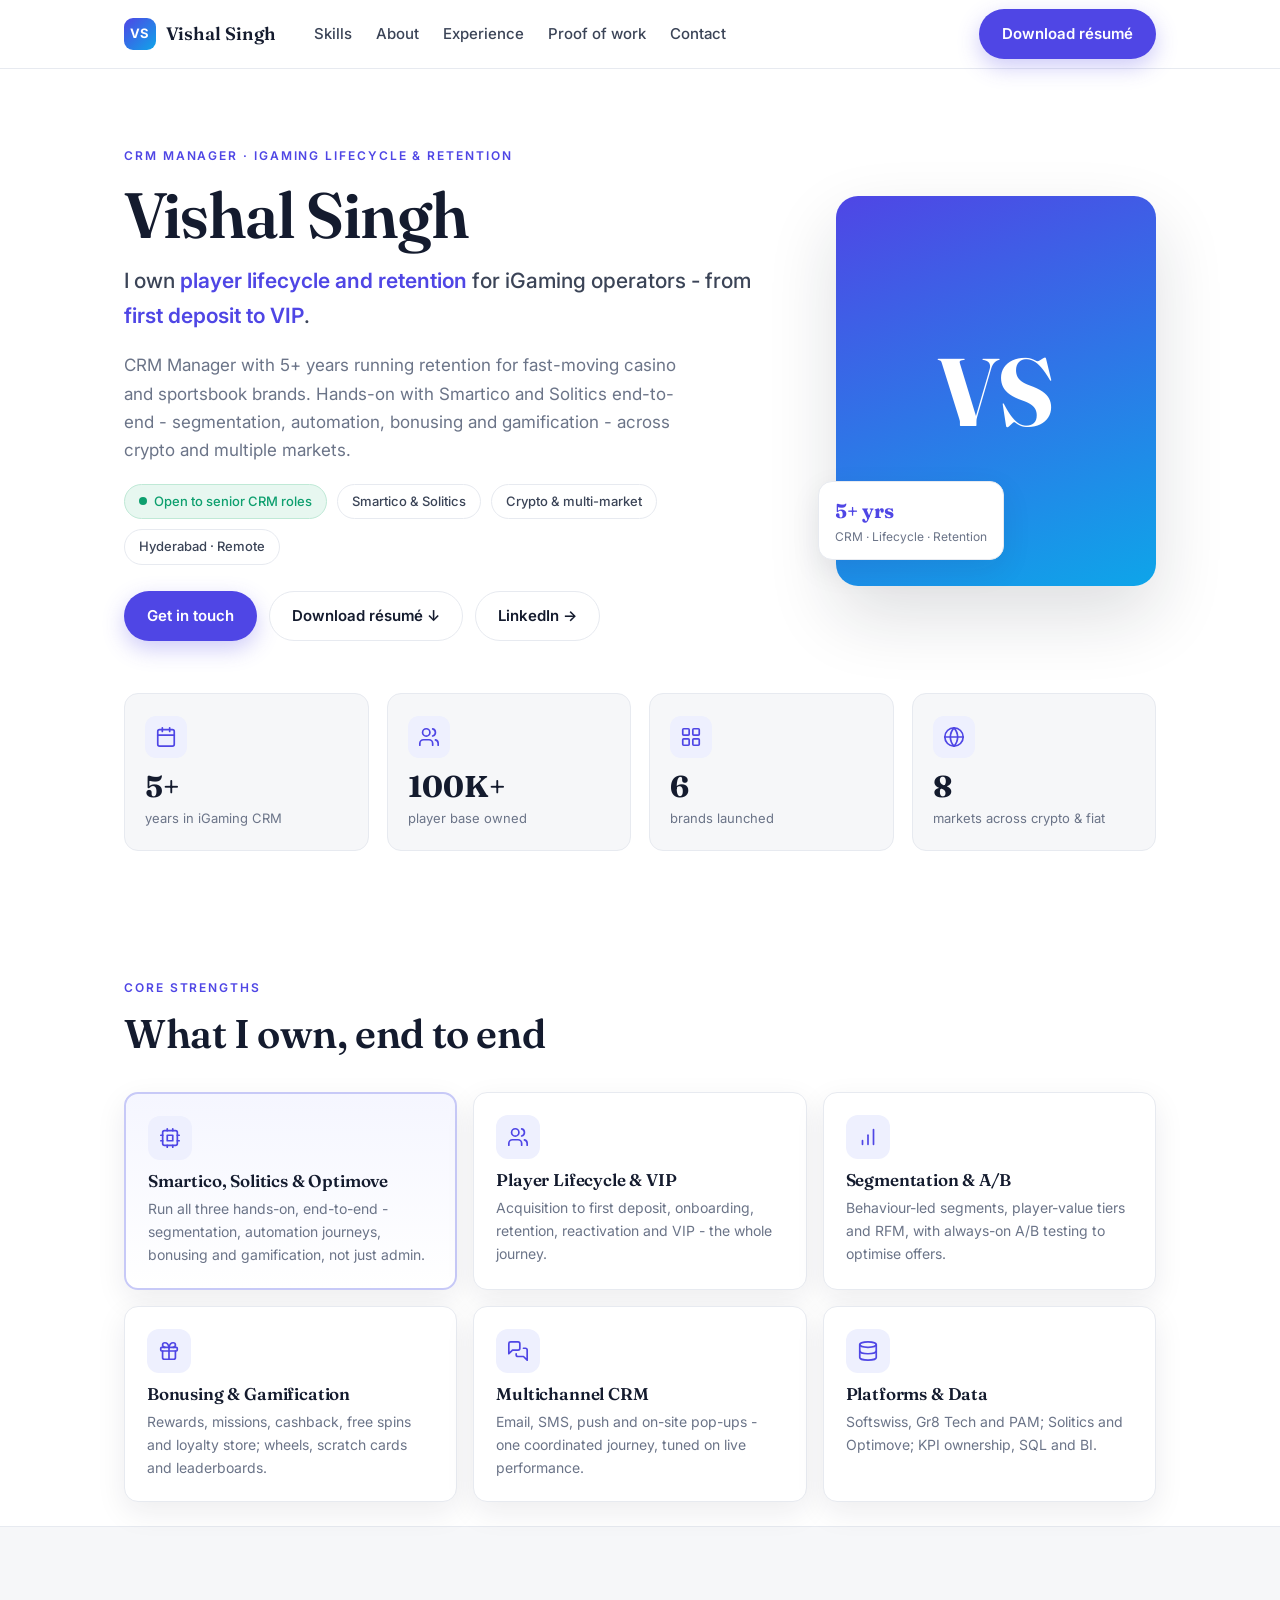
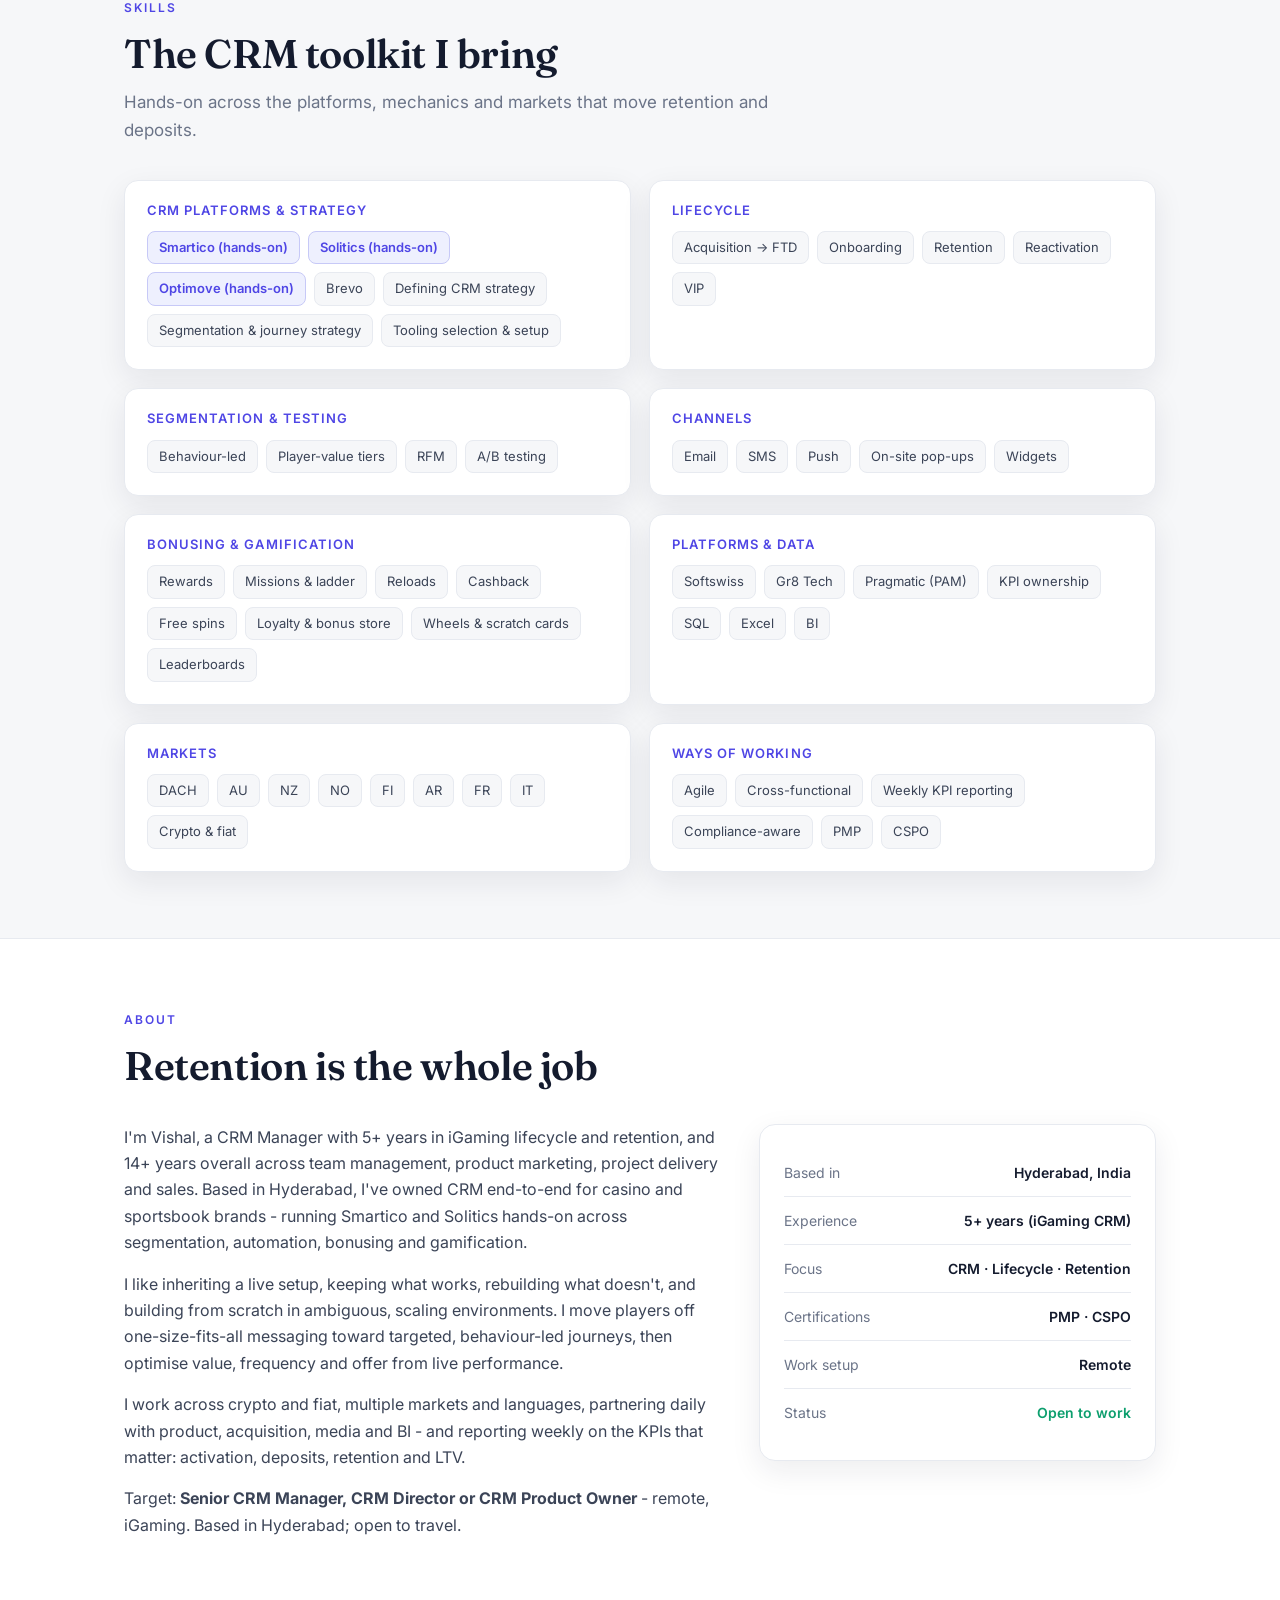
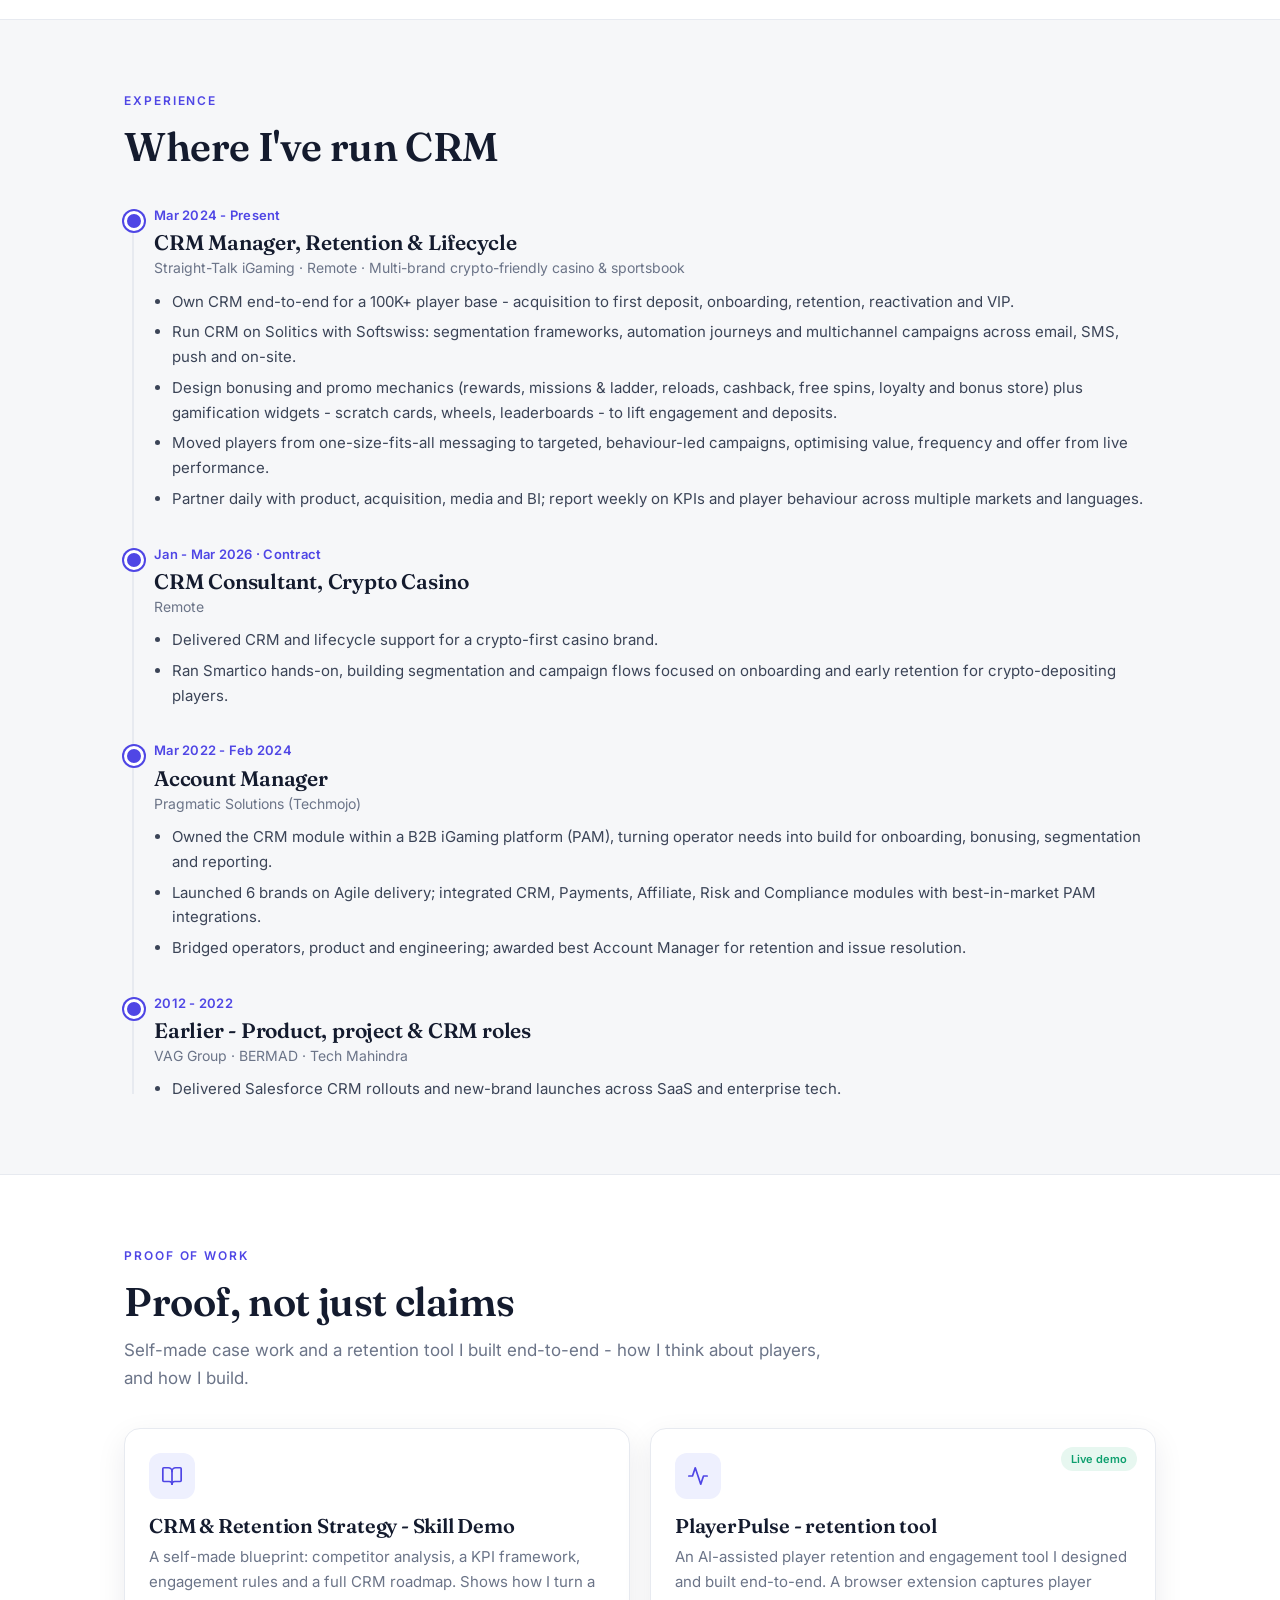
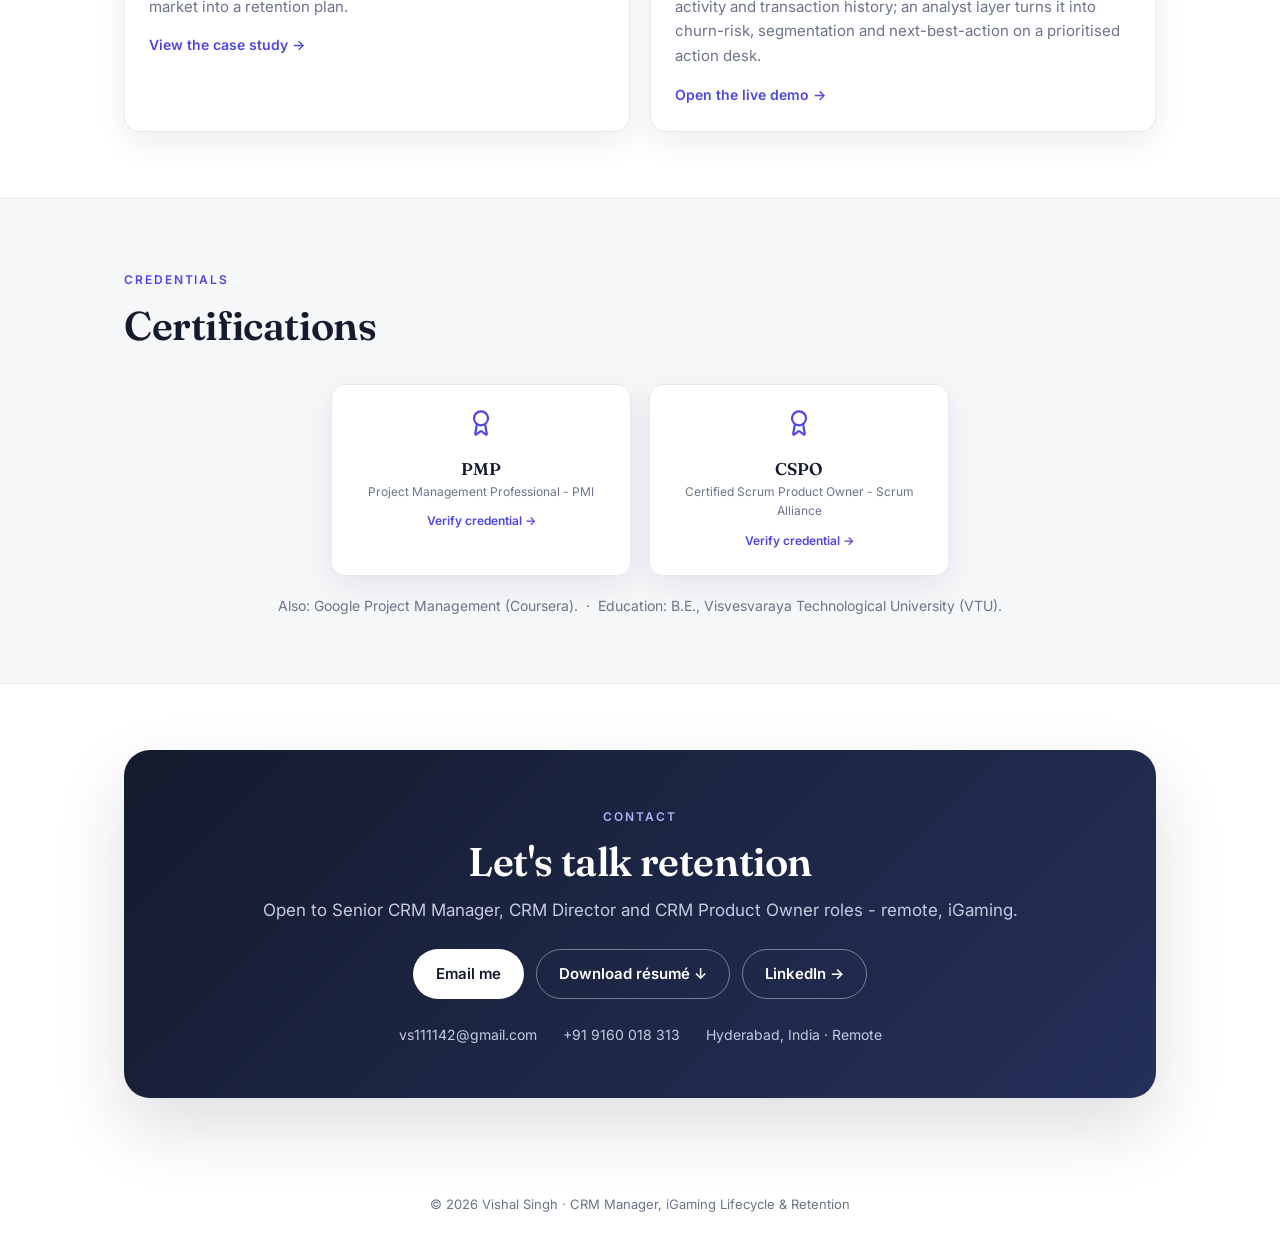
==== commit e80057e4: "Add files via upload" ====
--- a/index.html
+++ b/index.html
@@ -3,165 +3,397 @@
 <head>
   <meta charset="UTF-8" />
   <meta name="viewport" content="width=device-width, initial-scale=1.0" />
-  <title>Vishal Singh | iGaming CRM, Retention &amp; Player Engagement</title>
-  <meta name="description" content="Vishal Singh, iGaming CRM Manager. Player lifecycle, retention strategy, VIP and reactivation journeys, with real case studies and tools you can try." />
+  <title>Vishal Singh - CRM Manager | iGaming Lifecycle &amp; Retention</title>
+  <meta name="description" content="Vishal Singh - CRM Manager with 5+ years owning player lifecycle and retention for iGaming operators. Hands-on with Smartico and Solitics; crypto and multi-market. Open to senior CRM roles, remote." />
   <link rel="canonical" href="https://aboutvishal.equibytetechnologies.com/" />
   <meta name="robots" content="index, follow" />
   <meta property="og:type" content="profile" />
-  <meta property="og:title" content="Vishal Singh | iGaming CRM, Retention &amp; Player Engagement" />
-  <meta property="og:description" content="Not just a CV. Interactive case studies, a live cashback cost calculator and the retention tool I built." />
+  <meta property="og:title" content="Vishal Singh - CRM Manager | iGaming Lifecycle &amp; Retention" />
+  <meta property="og:description" content="CRM Manager (5+ yrs) owning player lifecycle and retention for casino &amp; sportsbook operators. Smartico &amp; Solitics hands-on, crypto and multi-market. Open to senior CRM roles, remote." />
   <meta property="og:url" content="https://aboutvishal.equibytetechnologies.com/" />
   <meta property="og:image" content="https://aboutvishal.equibytetechnologies.com/logo-mark-blue.png" />
   <meta name="twitter:card" content="summary" />
   <link rel="icon" type="image/png" href="logo-mark-blue.png" />
   <link rel="preconnect" href="https://fonts.googleapis.com" />
   <link rel="preconnect" href="https://fonts.gstatic.com" crossorigin />
-  <link href="https://fonts.googleapis.com/css2?family=Fraunces:opsz,wght@9..144,500;9..144,600;9..144,700&family=Inter:wght@400;500;600;700&display=swap" rel="stylesheet" />
-  <link rel="stylesheet" href="styles.css" />
+  <link href="https://fonts.googleapis.com/css2?family=Fraunces:opsz,wght@9..144,500;9..144,600;9..144,700&family=Inter:wght@400;500;600&display=swap" rel="stylesheet" />
+  <style>
+    :root{
+      --bg:#ffffff; --bg-alt:#f6f7f9; --card:#ffffff;
+      --ink:#141b2e; --ink-2:#3b4457; --muted:#6b7488; --line:#e7eaf0;
+      --accent:#4f46e5; --accent-2:#0ea5e9; --accent-soft:#eef0fe; --good:#0d9f6e; --good-soft:#e7f7f0;
+      --radius:16px; --shadow:0 10px 30px rgba(20,27,46,.08); --shadow-lg:0 30px 70px rgba(20,27,46,.14);
+      --maxw:1080px; --head:"Fraunces",Georgia,serif; --body:"Inter",system-ui,-apple-system,"Segoe UI",sans-serif;
+    }
+    *{box-sizing:border-box;}
+    html{scroll-behavior:smooth;}
+    body{margin:0;font-family:var(--body);background:var(--bg);color:var(--ink);line-height:1.65;-webkit-font-smoothing:antialiased;overflow-x:hidden;}
+    .wrap{max-width:var(--maxw);margin:0 auto;padding:0 24px;}
+    a{color:inherit;text-decoration:none;}
+    h1,h2,h3,h4{font-family:var(--head);font-weight:600;line-height:1.1;letter-spacing:-.01em;margin:0;}
+    p{margin:0;}
+    img{max-width:100%;display:block;}
+    .eyebrow{display:inline-block;font-family:var(--body);font-size:12px;font-weight:600;letter-spacing:.16em;text-transform:uppercase;color:var(--accent);margin-bottom:14px;}
+    .muted{color:var(--muted);}
+    .btn{display:inline-flex;align-items:center;gap:8px;font-family:var(--body);font-weight:600;font-size:15px;padding:12px 22px;border-radius:999px;cursor:pointer;border:1px solid transparent;transition:transform .15s,box-shadow .2s,background .2s,color .2s;white-space:nowrap;}
+    .btn:hover{transform:translateY(-1px);}
+    .btn-primary{background:var(--accent);color:#fff;box-shadow:0 8px 22px rgba(79,70,229,.28);}
+    .btn-primary:hover{background:#4338ca;}
+    .btn-ghost{background:#fff;color:var(--ink);border-color:var(--line);}
+    .btn-ghost:hover{border-color:var(--accent);color:var(--accent);}
+    /* icons (SVG, consistent stroke) */
+    .si svg,.ico svg{width:22px;height:22px;}
+    .cert .ic svg{width:28px;height:28px;margin:0 auto;}
+    .si svg,.ico svg,.cert .ic svg{fill:none;stroke:var(--accent);stroke-width:1.85;stroke-linecap:round;stroke-linejoin:round;}
+    .menu-toggle svg{width:24px;height:24px;fill:none;stroke:currentColor;stroke-width:2;stroke-linecap:round;}
+    /* accessibility: keyboard focus + reduced motion */
+    a:focus-visible,.btn:focus-visible,button:focus-visible{outline:2px solid var(--accent);outline-offset:3px;border-radius:6px;}
+    @media(prefers-reduced-motion:reduce){*{animation:none!important;transition:none!important;scroll-behavior:auto!important;}.btn:hover,.card:hover,.strength:hover{transform:none;}}
+    /* header */
+    .site-header{position:sticky;top:0;z-index:50;background:rgba(255,255,255,.82);backdrop-filter:blur(12px);border-bottom:1px solid var(--line);}
+    .nav{display:flex;align-items:center;gap:26px;height:68px;}
+    .brand{display:flex;align-items:center;gap:10px;font-family:var(--head);font-weight:600;font-size:18px;}
+    .brand .dot{width:32px;height:32px;border-radius:9px;background:linear-gradient(135deg,var(--accent),var(--accent-2));display:grid;place-items:center;color:#fff;font-family:var(--body);font-size:13px;font-weight:700;letter-spacing:.02em;}
+    .nav-links{display:flex;gap:24px;margin-left:12px;}
+    .nav-links a{font-family:var(--body);color:var(--ink-2);font-size:15px;font-weight:500;}
+    .nav-links a:hover{color:var(--accent);}
+    .nav-cta{margin-left:auto;}
+    .menu-toggle{display:none;background:none;border:0;color:var(--ink);font-size:26px;cursor:pointer;}
+    /* hero */
+    .hero{padding:72px 0 56px;}
+    .hero-grid{display:grid;grid-template-columns:1fr 320px;gap:56px;align-items:center;}
+    .hero h1{font-size:clamp(40px,6vw,64px);margin-bottom:14px;letter-spacing:-.02em;}
+    .hero .role{font-family:var(--body);font-size:clamp(17px,2.3vw,21px);color:var(--ink-2);font-weight:500;margin-bottom:18px;}
+    .hero .role b{color:var(--accent);font-weight:600;}
+    .hero .lead{font-family:var(--body);color:var(--muted);font-size:17px;max-width:560px;}
+    .chips{display:flex;flex-wrap:wrap;gap:10px;margin:20px 0 4px;}
+    .chip{font-family:var(--body);font-size:13px;font-weight:500;color:var(--ink-2);border:1px solid var(--line);border-radius:999px;padding:6px 14px;background:#fff;}
+    .chip.otw{color:var(--good);border-color:#bfe9d6;background:var(--good-soft);display:inline-flex;align-items:center;gap:7px;}
+    .chip.otw::before{content:"";width:8px;height:8px;border-radius:50%;background:var(--good);}
+    .hero-cta{display:flex;gap:12px;flex-wrap:wrap;margin-top:26px;}
+    /* photo */
+    .photo-card{position:relative;}
+    .photo{width:320px;height:390px;object-fit:cover;border-radius:22px;box-shadow:var(--shadow-lg);border:1px solid var(--line);background:var(--bg-alt);}
+    .photo-fallback{width:320px;height:390px;border-radius:22px;display:none;align-items:center;justify-content:center;font-family:var(--head);font-weight:700;font-size:96px;color:#fff;background:linear-gradient(160deg,var(--accent),var(--accent-2));box-shadow:var(--shadow-lg);}
+    .photo-badge{position:absolute;left:-18px;bottom:26px;background:#fff;border:1px solid var(--line);border-radius:14px;padding:12px 16px;box-shadow:var(--shadow);font-family:var(--body);}
+    .photo-badge .n{font-family:var(--head);font-size:20px;font-weight:700;color:var(--accent);}
+    .photo-badge .l{font-size:12px;color:var(--muted);}
+    /* stats */
+    .stats{display:grid;grid-template-columns:repeat(4,1fr);gap:18px;margin-top:52px;}
+    .stat{background:var(--bg-alt);border:1px solid var(--line);border-radius:14px;padding:22px 20px;text-align:left;}
+    .stat .si{width:42px;height:42px;border-radius:11px;display:grid;place-items:center;background:var(--accent-soft);font-size:20px;margin-bottom:12px;}
+    .stat .big{font-family:var(--head);font-size:30px;font-weight:700;color:var(--ink);line-height:1.1;}
+    .stat .cap{font-family:var(--body);color:var(--muted);font-size:13px;margin-top:6px;line-height:1.45;}
+    /* sections */
+    .section{padding:66px 0;}
+    .section.alt{background:var(--bg-alt);border-top:1px solid var(--line);border-bottom:1px solid var(--line);}
+    .shead{max-width:720px;margin-bottom:36px;}
+    .shead h2{font-size:clamp(28px,4vw,40px);margin-bottom:12px;}
+    .shead p{font-family:var(--body);color:var(--muted);font-size:17px;}
+    /* about */
+    .about-grid{display:grid;grid-template-columns:1.5fr 1fr;gap:40px;align-items:start;}
+    .about-grid p{font-family:var(--body);color:var(--ink-2);font-size:16px;margin-bottom:15px;}
+    .facts{background:#fff;border:1px solid var(--line);border-radius:var(--radius);padding:24px;box-shadow:var(--shadow);}
+    .facts .row{display:flex;justify-content:space-between;gap:14px;padding:12px 0;border-bottom:1px solid var(--line);font-family:var(--body);font-size:14px;}
+    .facts .row:last-child{border-bottom:0;}
+    .facts .k{color:var(--muted);} .facts .v{color:var(--ink);font-weight:600;text-align:right;}
+    /* timeline */
+    .timeline{position:relative;padding-left:30px;}
+    .timeline::before{content:"";position:absolute;left:8px;top:8px;bottom:8px;width:2px;background:var(--line);}
+    .job{position:relative;margin-bottom:32px;}
+    .job:last-child{margin-bottom:0;}
+    .job::before{content:"";position:absolute;left:-30px;top:6px;width:14px;height:14px;border-radius:50%;background:var(--accent);border:3px solid #fff;box-shadow:0 0 0 2px var(--accent);}
+    .job .when{font-family:var(--body);font-size:13px;font-weight:600;color:var(--accent);letter-spacing:.02em;}
+    .job h3{font-size:21px;margin:5px 0 2px;}
+    .job .co{font-family:var(--body);color:var(--muted);font-size:14px;margin-bottom:10px;}
+    .job ul{margin:0;padding-left:18px;font-family:var(--body);color:var(--ink-2);font-size:15px;}
+    .job ul li{margin-bottom:6px;}
+    /* cards */
+    .grid{display:grid;gap:20px;}
+    .grid-2{grid-template-columns:repeat(2,1fr);}
+    .grid-4{grid-template-columns:repeat(4,1fr);}
+    .card{background:#fff;border:1px solid var(--line);border-radius:var(--radius);padding:24px;transition:transform .2s,box-shadow .2s,border-color .2s;position:relative;box-shadow:var(--shadow);}
+    .card:hover{transform:translateY(-3px);box-shadow:var(--shadow-lg);border-color:#d6dae6;}
+    .card .tag{position:absolute;top:18px;right:18px;font-family:var(--body);font-size:11px;font-weight:600;border-radius:999px;padding:3px 10px;}
+    .tag.live{color:var(--good);background:var(--good-soft);}
+    .tag.build{color:var(--accent);background:var(--accent-soft);}
+    .card .ico{width:46px;height:46px;border-radius:12px;display:grid;place-items:center;background:var(--accent-soft);font-size:22px;margin-bottom:16px;}
+    .card h3{font-size:20px;margin-bottom:8px;}
+    .card p{font-family:var(--body);color:var(--muted);font-size:15px;}
+    .card .link{font-family:var(--body);display:inline-block;margin-top:14px;color:var(--accent);font-size:14px;font-weight:600;}
+    /* skills */
+    .skills-grid{display:grid;grid-template-columns:repeat(2,1fr);gap:18px;}
+    .skillbox{background:#fff;border:1px solid var(--line);border-radius:14px;padding:22px;box-shadow:var(--shadow);}
+    .skillbox h4{font-family:var(--body);font-size:13px;text-transform:uppercase;letter-spacing:.08em;color:var(--accent);margin-bottom:14px;}
+    .skillbox .tags{display:flex;flex-wrap:wrap;gap:8px;}
+    .skillbox .tags span{font-family:var(--body);font-size:13px;color:var(--ink-2);border:1px solid var(--line);border-radius:8px;padding:5px 11px;background:var(--bg-alt);}
+    .skillbox .tags span.hl{color:var(--accent);border-color:#c7c9f7;background:var(--accent-soft);font-weight:600;}
+    /* certs */
+    .certs{display:grid;grid-template-columns:repeat(4,1fr);gap:18px;}
+    .cert{background:#fff;border:1px solid var(--line);border-radius:14px;padding:22px;text-align:center;box-shadow:var(--shadow);}
+    .cert .ic{font-size:26px;}
+    .cert h4{font-size:17px;margin:10px 0 3px;}
+    .cert .iss{font-family:var(--body);color:var(--muted);font-size:12px;}
+    .cert .verify{font-family:var(--body);display:inline-block;margin-top:10px;font-size:12px;font-weight:600;color:var(--accent);}
+    /* strengths */
+    .strengths{display:grid;grid-template-columns:repeat(3,minmax(0,1fr));gap:16px;}
+    .strength{background:#fff;border:1px solid var(--line);border-radius:14px;padding:22px;box-shadow:var(--shadow);transition:transform .2s,box-shadow .2s,border-color .2s;}
+    .strength:hover{transform:translateY(-3px);box-shadow:var(--shadow-lg);border-color:#d6dae6;}
+    .strength.lead-str{border:2px solid #c7c9f7;background:linear-gradient(180deg,#f5f6ff,#ffffff);}
+    .strength .si{width:44px;height:44px;border-radius:12px;display:grid;place-items:center;background:var(--accent-soft);font-size:21px;margin-bottom:12px;}
+    .strength h3{font-size:17px;margin-bottom:6px;}
+    .strength p{font-family:var(--body);color:var(--muted);font-size:14px;}
+    @media(max-width:860px){.strengths{grid-template-columns:1fr;}}
+    /* contact */
+    .contact-band{background:linear-gradient(135deg,#141b2e,#25305a);border-radius:26px;padding:52px;text-align:center;color:#fff;box-shadow:var(--shadow-lg);}
+    .contact-band .eyebrow{color:#a9b4ff;}
+    .contact-band h2{color:#fff;font-size:clamp(28px,4vw,40px);margin-bottom:12px;}
+    .contact-band p{font-family:var(--body);color:#c4cbe0;margin-bottom:24px;font-size:17px;}
+    .contact-row{display:flex;flex-wrap:wrap;gap:12px;justify-content:center;}
+    .btn-white{background:#fff;color:var(--ink);}
+    .btn-white:hover{background:#eef0fe;color:var(--accent);}
+    .btn-outline{background:transparent;color:#fff;border-color:rgba(255,255,255,.4);}
+    .btn-outline:hover{border-color:#fff;}
+    .contact-list{display:flex;flex-wrap:wrap;gap:10px 26px;justify-content:center;margin-top:24px;font-family:var(--body);color:#c4cbe0;font-size:14px;}
+    .contact-list a{color:#c4cbe0;} .contact-list a:hover{color:#fff;}
+    /* footer */
+    .foot{padding:30px 0;text-align:center;font-family:var(--body);color:var(--muted);font-size:13px;}
+    .foot a{color:var(--accent);}
+    @media(max-width:860px){
+      .hero-grid{grid-template-columns:1fr;gap:36px;}
+      .photo-card{order:-1;justify-self:center;}
+      .about-grid,.skills-grid,.grid-2{grid-template-columns:1fr;}
+      .stats,.certs{grid-template-columns:1fr 1fr;}
+      .nav-links{display:none;}
+      .menu-toggle{display:block;margin-left:auto;}
+      .nav-links.open{display:flex;flex-direction:column;position:absolute;top:68px;left:0;right:0;background:#fff;padding:16px 24px;border-bottom:1px solid var(--line);gap:14px;z-index:60;box-shadow:var(--shadow);}
+      .nav-cta{display:none;}
+      .contact-band{padding:36px 22px;}
+    }
+  </style>
 </head>
-<body id="top">
-
-<header class="site-header">
-  <div class="wrap nav">
-    <a href="index.html" class="brand"><span class="dot">VS</span>Vishal Singh</a>
-    <nav class="nav-links" aria-label="Main">
-      <a href="index.html" class="active" aria-current="page">Home</a>
-      <a href="how-i-work.html">How I work</a>
-      <a href="case-studies.html">Case studies</a>
-      <a href="calculator.html">Calculator</a>
-      <a href="playerpulse.html">PlayerPulse</a>
-      <a href="experience.html">Experience</a>
-      <a href="index.html#contact">Contact</a>
-    </nav>
-    <a class="btn btn-primary nav-cta" href="Vishal-Singh-Resume.pdf" target="_blank" rel="noopener">Résumé ↓</a>
-    <button class="menu-toggle" aria-label="Open menu" aria-expanded="false"><svg viewBox="0 0 24 24"><path d="M4 7h16M4 12h16M4 17h16"/></svg></button>
-  </div>
-</header>
-
-<main>
-<section class="hero">
-  <div class="wrap">
-    <div class="hero-grid">
-      <div>
-        <div class="kicker">iGaming CRM · Retention · Player Engagement</div>
-        <h1>I turn first deposits into <em>loyal, profitable players.</em></h1>
-        <p class="lead">I'm Vishal, a CRM Manager with 5+ years in iGaming. I own the full player lifecycle for casino and sportsbook brands, from first deposit to VIP. This site shows how I think and work, with real campaigns and tools you can try.</p>
-        <div class="chips">
-          <span class="chip otw">Open to senior CRM roles</span>
-          <span class="chip">Crypto &amp; multi-market</span>
-          <span class="chip">Hyderabad · Remote</span>
-        </div>
-        <div class="chip-group"><span class="gl">Platforms</span><span class="chip">SoftSwiss</span><span class="chip">Pragmatic Solutions</span><span class="chip">Gr8 Tech</span><span class="chip">and more</span></div>
-        <div class="chip-group"><span class="gl">CRM</span><span class="chip">Smartico</span><span class="chip">Solitics</span><span class="chip">Optimove</span><span class="chip">Fast Track</span></div>
-        <div class="hero-cta">
-          <a class="btn btn-primary" href="case-studies.html">See the case studies</a>
-          <a class="btn btn-ghost" href="calculator.html">Try the cost calculator</a>
-        </div>
-      </div>
-
-      <div class="loop-card" aria-label="Animated player flow">
-        <div class="loop-head"><span>Player flow</span><span class="live">What I own</span></div>
-        <svg class="loop-svg" viewBox="0 0 400 322" role="img" aria-label="Player flow: First deposit, then Onboarding, then Retention, which splits into Reactivation and VIP. High-value players can go from Onboarding straight to VIP. Reactivated players return to Retention.">
-          <defs>
-            <marker id="ah" viewBox="0 0 10 10" refX="9" refY="5" markerWidth="7" markerHeight="7" orient="auto-start-reverse"><path d="M0,0 L10,5 L0,10 z" fill="#4f5b86"/></marker>
-            <marker id="ahg" viewBox="0 0 10 10" refX="9" refY="5" markerWidth="7" markerHeight="7" orient="auto-start-reverse"><path d="M0,0 L10,5 L0,10 z" fill="#5eead4"/></marker>
-          </defs>
-          <path class="ln" d="M200,52 V82" marker-end="url(#ah)"/>
-          <path class="ln" d="M200,124 V154" marker-end="url(#ah)"/>
-          <path class="ln" d="M200,196 V220 H105 V250" marker-end="url(#ah)"/>
-          <path class="ln" d="M200,220 H295 V250" marker-end="url(#ah)"/>
-          <path class="ln dash" d="M285,103 H360 V250" marker-end="url(#ahg)"/>
-          <text class="bl" x="374" y="176" transform="rotate(90 374 176)" text-anchor="middle">HIGH VALUE</text>
-          <path class="ln dash" d="M40,250 V175 H112" marker-end="url(#ahg)"/>
-          <text class="bl" x="26" y="214" transform="rotate(-90 26 214)" text-anchor="middle">WON BACK</text>
-          <g class="nd" data-i="0"><rect x="115" y="10" width="170" height="42" rx="12"/><text class="t" x="200" y="29">First deposit</text><text class="s" x="200" y="44">Convert the registration</text></g>
-          <g class="nd" data-i="1"><rect x="115" y="82" width="170" height="42" rx="12"/><text class="t" x="200" y="101">Onboarding</text><text class="s" x="200" y="116">First 5 deposits · recover CPA</text></g>
-          <g class="nd" data-i="2"><rect x="115" y="154" width="170" height="42" rx="12"/><text class="t" x="200" y="173">Retention</text><text class="s" x="200" y="188">Active and profitable</text></g>
-          <g class="nd" data-i="3"><rect x="22" y="252" width="166" height="42" rx="12"/><text class="t" x="105" y="271">Reactivation</text><text class="s" x="105" y="286">Win lapsed players back</text></g>
-          <g class="nd" data-i="4"><rect x="212" y="252" width="166" height="42" rx="12"/><text class="t" x="295" y="271">VIP</text><text class="s" x="295" y="286">Grow top players</text></g>
-        </svg>
-        <div class="loop-caption" id="loopCaption"></div>
-      </div>
-    </div>
-
-    <div class="facts-line"><span><b>5+ yrs</b>in iGaming CRM</span><span><b>100K+</b>player base owned</span><span><b>6</b>brands launched</span><span><b>8</b>markets, crypto and fiat</span></div>
-  </div>
-  </div>
-</section>
-
-<section class="section alt" id="strategies">
-  <div class="wrap">
-    <div class="shead">
-      <span class="eyebrow">Strategies I've implemented</span>
-      <h2>Four areas I own end to end</h2>
-      <p>Click any area to see what it covers, then dive into the detail.</p>
-    </div>
-    <div class="strats">
-      <details class="strat">
-        <summary><span class="num">1</span><div><h3>Player lifecycle &amp; CAC tracking</h3><p class="sum">Following every player from registration to payback, so acquisition spend is recovered.</p></div><span class="tog">+</span></summary>
-        <div class="body"><ul>
-          <li>Mapped the full flow: first deposit, onboarding, retention, reactivation and VIP.</li>
-          <li>Tracked how many deposits it takes each player to pay back their acquisition cost.</li>
-          <li>Spotted high-value players early and moved them straight into VIP care.</li>
-        </ul><a class="go" href="how-i-work.html">See how I run each stage →</a></div>
-      </details>
-      <details class="strat">
-        <summary><span class="num">2</span><div><h3>Retention strategies</h3><p class="sum">Cashback ladders, gamification and rewards that keep players active and profitable.</p></div><span class="tog">+</span></summary>
-        <div class="body"><ul>
-          <li>Designed weekly cashback and a 5-day cashback ladder, tested against a holdout group.</li>
-          <li>Built gamification: missions, wheels, scratch cards and leaderboards.</li>
-          <li>Ran rewards and a loyalty store, with clear guardrails on every bonus.</li>
-        </ul><a class="go" href="case-studies.html#c1">Read the cashback ladder case →</a></div>
-      </details>
-      <details class="strat">
-        <summary><span class="num">3</span><div><h3>Acquisition, VIP &amp; reactivation journeys</h3><p class="sum">Automated journeys for each key moment, from welcome offer to win-back.</p></div><span class="tog">+</span></summary>
-        <div class="body"><ul>
-          <li>Automated lifecycle onboarding, with welcome offers protected from duplicate accounts.</li>
-          <li>VIP journeys with account managers, backed by rules on manual awards.</li>
-          <li>Reactivation offers timed to each player's normal rhythm.</li>
-        </ul><a class="go" href="case-studies.html#c3">Read the VIP guardrail case →</a></div>
-      </details>
-      <details class="strat">
-        <summary><span class="num">4</span><div><h3>Reporting, feedback &amp; KPIs</h3><p class="sum">Weekly numbers that decide the next campaign, not just describe the last one.</p></div><span class="tog">+</span></summary>
-        <div class="body"><ul>
-          <li>Weekly KPI reporting: NGR per player, reward cost % of GGR, retention and reactivation.</li>
-          <li>A/B and holdout results fed straight back into offers and triggers.</li>
-          <li>Loopholes fed back to Product, turned into permanent platform rules.</li>
-        </ul><a class="go" href="case-studies.html#c2">Read the reward cost case →</a></div>
-      </details>
-    </div>
-  </div>
-</section>
-
-<section class="section" id="explore">
-  <div class="wrap">
-    <div class="shead"><span class="eyebrow">Explore</span><h2>Go deeper</h2><p>Each page focuses on one thing, so you can jump straight to what matters to you.</p></div>
-    <div class="explore">
-      <a class="ex" href="how-i-work.html"><span class="k">How I work</span><h3>Lifecycle &amp; guardrails</h3><p>What I watch, measure and do at each stage, plus the rules that keep bonuses safe.</p><span class="arr">Open →</span></a>
-      <a class="ex" href="case-studies.html"><span class="k">Case studies</span><h3>Five real stories</h3><p>Cashback ladder, reward cost, VIP guardrails, bonus abuse and platform fixes.</p><span class="arr">Open →</span></a>
-      <a class="ex feat" href="calculator.html"><span class="k">Interactive</span><h3>Cashback calculator</h3><p>Forecast theo, clawback and net cost for any cashback offer.</p><span class="arr">Try it →</span></a>
-      <a class="ex" href="playerpulse.html"><span class="k">Built by me</span><h3>PlayerPulse</h3><p>A player's story and next best action, ready before the call.</p><span class="arr">Open →</span></a>
-      <a class="ex" href="experience.html"><span class="k">Background</span><h3>Experience &amp; toolkit</h3><p>Where I've worked, the tools I use and my certifications.</p><span class="arr">Open →</span></a>
-      <a class="ex" href="Vishal-Singh-Resume.pdf" target="_blank" rel="noopener"><span class="k">Download</span><h3>Résumé (PDF)</h3><p>The full CV, ready to share with your team.</p><span class="arr">Download ↓</span></a>
-    </div>
-  </div>
-</section>
-
-<section class="section dark contact" id="contact">
-  <div class="wrap">
-    <span class="eyebrow">Contact</span>
-    <h2>Let's talk retention</h2>
-    <p>Open to Senior CRM Manager, CRM Lead and CRM Product Owner roles in iGaming, remote. Happy to walk through any case study on a call.</p>
-    <div class="hero-cta">
-      <a class="btn btn-primary" href="mailto:vs111142@gmail.com?subject=CRM%20role%20for%20Vishal%20Singh">Email me</a>
-      <a class="btn btn-ghost" href="https://www.linkedin.com/in/ig-vishal-singh/" target="_blank" rel="noopener">LinkedIn →</a>
-      <a class="btn btn-ghost" href="Vishal-Singh-Resume.pdf" target="_blank" rel="noopener">Download résumé ↓</a>
-    </div>
-    <div class="meta"><a href="mailto:vs111142@gmail.com">vs111142@gmail.com</a> · <a href="tel:+919160018313">+91 9160 018 313</a> · Hyderabad, India · Remote</div>
-  </div>
-</section>
-</main>
-<footer>© 2026 Vishal Singh · iGaming CRM, Retention &amp; Player Engagement</footer>
-<script src="site.js"></script>
+<body>
+
+  <header class="site-header">
+    <div class="wrap">
+      <nav class="nav">
+        <a class="brand" href="#top"><span class="dot">VS</span> Vishal Singh</a>
+        <div class="nav-links">
+          <a href="#skills">Skills</a>
+          <a href="#about">About</a>
+          <a href="#experience">Experience</a>
+          <a href="#proof">Proof of work</a>
+          <a href="#contact">Contact</a>
+        </div>
+        <div class="nav-cta"><a class="btn btn-primary" href="Vishal-Singh-Resume.pdf" download>Download résumé</a></div>
+        <button class="menu-toggle" aria-label="Menu"><svg viewBox="0 0 24 24"><path d="M4 6h16M4 12h16M4 18h16"/></svg></button>
+      </nav>
+    </div>
+  </header>
+
+  <!-- HERO -->
+  <section class="hero" id="top">
+    <div class="wrap">
+      <div class="hero-grid">
+        <div>
+          <span class="eyebrow">CRM Manager · iGaming Lifecycle &amp; Retention</span>
+          <h1>Vishal Singh</h1>
+          <p class="role">I own <b>player lifecycle and retention</b> for iGaming operators - from <b>first deposit to VIP</b>.</p>
+          <p class="lead">CRM Manager with 5+ years running retention for fast-moving casino and sportsbook brands. Hands-on with Smartico and Solitics end-to-end - segmentation, automation, bonusing and gamification - across crypto and multiple markets.</p>
+          <div class="chips">
+            <span class="chip otw">Open to senior CRM roles</span>
+            <span class="chip">Smartico &amp; Solitics</span>
+            <span class="chip">Crypto &amp; multi-market</span>
+            <span class="chip">Hyderabad · Remote</span>
+          </div>
+          <div class="hero-cta">
+            <a class="btn btn-primary" href="#contact">Get in touch</a>
+            <a class="btn btn-ghost" href="Vishal-Singh-Resume.pdf" download>Download résumé ↓</a>
+            <a class="btn btn-ghost" href="https://www.linkedin.com/in/ig-vishal-singh/" target="_blank" rel="noopener">LinkedIn →</a>
+          </div>
+        </div>
+        <div class="photo-card">
+          <img class="photo" src="vishal.png" alt="Vishal Singh" onerror="this.style.display='none';document.getElementById('pfb').style.display='flex';" />
+          <div class="photo-fallback" id="pfb">VS</div>
+          <div class="photo-badge"><div class="n">5+ yrs</div><div class="l">CRM · Lifecycle · Retention</div></div>
+        </div>
+      </div>
+
+      <div class="stats">
+        <div class="stat"><div class="si"><svg viewBox="0 0 24 24"><rect x="3" y="4" width="18" height="18" rx="2"/><path d="M16 2v4M8 2v4M3 10h18"/></svg></div><div class="big">5+</div><div class="cap">years in iGaming CRM</div></div>
+        <div class="stat"><div class="si"><svg viewBox="0 0 24 24"><path d="M16 21v-2a4 4 0 0 0-4-4H6a4 4 0 0 0-4 4v2"/><circle cx="9" cy="7" r="4"/><path d="M22 21v-2a4 4 0 0 0-3-3.87M16 3.13a4 4 0 0 1 0 7.75"/></svg></div><div class="big">100K+</div><div class="cap">player base owned</div></div>
+        <div class="stat"><div class="si"><svg viewBox="0 0 24 24"><rect x="3" y="3" width="7" height="7" rx="1"/><rect x="14" y="3" width="7" height="7" rx="1"/><rect x="14" y="14" width="7" height="7" rx="1"/><rect x="3" y="14" width="7" height="7" rx="1"/></svg></div><div class="big">6</div><div class="cap">brands launched</div></div>
+        <div class="stat"><div class="si"><svg viewBox="0 0 24 24"><circle cx="12" cy="12" r="10"/><path d="M12 2a15.3 15.3 0 0 1 4 10 15.3 15.3 0 0 1-4 10 15.3 15.3 0 0 1-4-10 15.3 15.3 0 0 1 4-10z"/><path d="M2 12h20"/></svg></div><div class="big">8</div><div class="cap">markets across crypto &amp; fiat</div></div>
+      </div>
+    </div>
+  </section>
+
+  <!-- STRENGTHS -->
+  <section class="section" id="strengths" style="padding-bottom:24px;">
+    <div class="wrap">
+      <div class="shead"><span class="eyebrow">Core strengths</span><h2>What I own, end to end</h2></div>
+      <div class="strengths">
+        <div class="strength lead-str"><div class="si"><svg viewBox="0 0 24 24"><rect x="4" y="4" width="16" height="16" rx="2"/><rect x="9" y="9" width="6" height="6"/><path d="M9 2v2M15 2v2M9 20v2M15 20v2M2 9h2M2 15h2M20 9h2M20 15h2"/></svg></div><h3>Smartico, Solitics &amp; Optimove</h3><p>Run all three hands-on, end-to-end - segmentation, automation journeys, bonusing and gamification, not just admin.</p></div>
+        <div class="strength"><div class="si"><svg viewBox="0 0 24 24"><path d="M16 21v-2a4 4 0 0 0-4-4H6a4 4 0 0 0-4 4v2"/><circle cx="9" cy="7" r="4"/><path d="M22 21v-2a4 4 0 0 0-3-3.87M16 3.13a4 4 0 0 1 0 7.75"/></svg></div><h3>Player Lifecycle &amp; VIP</h3><p>Acquisition to first deposit, onboarding, retention, reactivation and VIP - the whole journey.</p></div>
+        <div class="strength"><div class="si"><svg viewBox="0 0 24 24"><line x1="12" y1="20" x2="12" y2="10"/><line x1="18" y1="20" x2="18" y2="4"/><line x1="6" y1="20" x2="6" y2="16"/></svg></div><h3>Segmentation &amp; A/B</h3><p>Behaviour-led segments, player-value tiers and RFM, with always-on A/B testing to optimise offers.</p></div>
+        <div class="strength"><div class="si"><svg viewBox="0 0 24 24"><rect x="3" y="8" width="18" height="4" rx="1"/><path d="M12 8v13"/><path d="M19 12v7a2 2 0 0 1-2 2H7a2 2 0 0 1-2-2v-7"/><path d="M7.5 8a2.5 2.5 0 0 1 0-5C11 3 12 8 12 8"/><path d="M16.5 8a2.5 2.5 0 0 0 0-5C13 3 12 8 12 8"/></svg></div><h3>Bonusing &amp; Gamification</h3><p>Rewards, missions, cashback, free spins and loyalty store; wheels, scratch cards and leaderboards.</p></div>
+        <div class="strength"><div class="si"><svg viewBox="0 0 24 24"><path d="M14 9a2 2 0 0 1-2 2H6l-4 4V4a2 2 0 0 1 2-2h8a2 2 0 0 1 2 2z"/><path d="M18 9h2a2 2 0 0 1 2 2v11l-4-4h-6a2 2 0 0 1-2-2v-1"/></svg></div><h3>Multichannel CRM</h3><p>Email, SMS, push and on-site pop-ups - one coordinated journey, tuned on live performance.</p></div>
+        <div class="strength"><div class="si"><svg viewBox="0 0 24 24"><ellipse cx="12" cy="5" rx="9" ry="3"/><path d="M3 5v14a9 3 0 0 0 18 0V5"/><path d="M3 12a9 3 0 0 0 18 0"/></svg></div><h3>Platforms &amp; Data</h3><p>Softswiss, Gr8 Tech and PAM; Solitics and Optimove; KPI ownership, SQL and BI.</p></div>
+      </div>
+    </div>
+  </section>
+
+  <!-- SKILLS -->
+  <section class="section alt" id="skills">
+    <div class="wrap">
+      <div class="shead"><span class="eyebrow">Skills</span><h2>The CRM toolkit I bring</h2><p>Hands-on across the platforms, mechanics and markets that move retention and deposits.</p></div>
+      <div class="skills-grid">
+        <div class="skillbox"><h4>CRM Platforms &amp; Strategy</h4><div class="tags"><span class="hl">Smartico (hands-on)</span><span class="hl">Solitics (hands-on)</span><span class="hl">Optimove (hands-on)</span><span>Brevo</span><span>Defining CRM strategy</span><span>Segmentation &amp; journey strategy</span><span>Tooling selection &amp; setup</span></div></div>
+        <div class="skillbox"><h4>Lifecycle</h4><div class="tags"><span>Acquisition → FTD</span><span>Onboarding</span><span>Retention</span><span>Reactivation</span><span>VIP</span></div></div>
+        <div class="skillbox"><h4>Segmentation &amp; Testing</h4><div class="tags"><span>Behaviour-led</span><span>Player-value tiers</span><span>RFM</span><span>A/B testing</span></div></div>
+        <div class="skillbox"><h4>Channels</h4><div class="tags"><span>Email</span><span>SMS</span><span>Push</span><span>On-site pop-ups</span><span>Widgets</span></div></div>
+        <div class="skillbox"><h4>Bonusing &amp; Gamification</h4><div class="tags"><span>Rewards</span><span>Missions &amp; ladder</span><span>Reloads</span><span>Cashback</span><span>Free spins</span><span>Loyalty &amp; bonus store</span><span>Wheels &amp; scratch cards</span><span>Leaderboards</span></div></div>
+        <div class="skillbox"><h4>Platforms &amp; Data</h4><div class="tags"><span>Softswiss</span><span>Gr8 Tech</span><span>Pragmatic (PAM)</span><span>KPI ownership</span><span>SQL</span><span>Excel</span><span>BI</span></div></div>
+        <div class="skillbox"><h4>Markets</h4><div class="tags"><span>DACH</span><span>AU</span><span>NZ</span><span>NO</span><span>FI</span><span>AR</span><span>FR</span><span>IT</span><span>Crypto &amp; fiat</span></div></div>
+        <div class="skillbox"><h4>Ways of working</h4><div class="tags"><span>Agile</span><span>Cross-functional</span><span>Weekly KPI reporting</span><span>Compliance-aware</span><span>PMP</span><span>CSPO</span></div></div>
+      </div>
+    </div>
+  </section>
+
+  <!-- ABOUT -->
+  <section class="section" id="about">
+    <div class="wrap">
+      <div class="shead"><span class="eyebrow">About</span><h2>Retention is the whole job</h2></div>
+      <div class="about-grid">
+        <div>
+          <p>I'm Vishal, a CRM Manager with 5+ years in iGaming lifecycle and retention, and 14+ years overall across team management, product marketing, project delivery and sales. Based in Hyderabad, I've owned CRM end-to-end for casino and sportsbook brands - running Smartico and Solitics hands-on across segmentation, automation, bonusing and gamification.</p>
+          <p>I like inheriting a live setup, keeping what works, rebuilding what doesn't, and building from scratch in ambiguous, scaling environments. I move players off one-size-fits-all messaging toward targeted, behaviour-led journeys, then optimise value, frequency and offer from live performance.</p>
+          <p>I work across crypto and fiat, multiple markets and languages, partnering daily with product, acquisition, media and BI - and reporting weekly on the KPIs that matter: activation, deposits, retention and LTV.</p>
+          <p>Target: <b>Senior CRM Manager, CRM Director or CRM Product Owner</b> - remote, iGaming. Based in Hyderabad; open to travel.</p>
+        </div>
+        <div class="facts">
+          <div class="row"><span class="k">Based in</span><span class="v">Hyderabad, India</span></div>
+          <div class="row"><span class="k">Experience</span><span class="v">5+ years (iGaming CRM)</span></div>
+          <div class="row"><span class="k">Focus</span><span class="v">CRM · Lifecycle · Retention</span></div>
+          <div class="row"><span class="k">Certifications</span><span class="v">PMP · CSPO</span></div>
+          <div class="row"><span class="k">Work setup</span><span class="v">Remote</span></div>
+          <div class="row"><span class="k">Status</span><span class="v" style="color:var(--good)">Open to work</span></div>
+        </div>
+      </div>
+    </div>
+  </section>
+
+  <!-- EXPERIENCE -->
+  <section class="section alt" id="experience">
+    <div class="wrap">
+      <div class="shead"><span class="eyebrow">Experience</span><h2>Where I've run CRM</h2></div>
+      <div class="timeline">
+        <div class="job">
+          <div class="when">Mar 2024 - Present</div>
+          <h3>CRM Manager, Retention &amp; Lifecycle</h3>
+          <div class="co">Straight-Talk iGaming · Remote · Multi-brand crypto-friendly casino &amp; sportsbook</div>
+          <ul>
+            <li>Own CRM end-to-end for a 100K+ player base - acquisition to first deposit, onboarding, retention, reactivation and VIP.</li>
+            <li>Run CRM on Solitics with Softswiss: segmentation frameworks, automation journeys and multichannel campaigns across email, SMS, push and on-site.</li>
+            <li>Design bonusing and promo mechanics (rewards, missions &amp; ladder, reloads, cashback, free spins, loyalty and bonus store) plus gamification widgets - scratch cards, wheels, leaderboards - to lift engagement and deposits.</li>
+            <li>Moved players from one-size-fits-all messaging to targeted, behaviour-led campaigns, optimising value, frequency and offer from live performance.</li>
+            <li>Partner daily with product, acquisition, media and BI; report weekly on KPIs and player behaviour across multiple markets and languages.</li>
+          </ul>
+        </div>
+        <div class="job">
+          <div class="when">Jan - Mar 2026 · Contract</div>
+          <h3>CRM Consultant, Crypto Casino</h3>
+          <div class="co">Remote</div>
+          <ul>
+            <li>Delivered CRM and lifecycle support for a crypto-first casino brand.</li>
+            <li>Ran Smartico hands-on, building segmentation and campaign flows focused on onboarding and early retention for crypto-depositing players.</li>
+          </ul>
+        </div>
+        <div class="job">
+          <div class="when">Mar 2022 - Feb 2024</div>
+          <h3>Account Manager</h3>
+          <div class="co">Pragmatic Solutions (Techmojo)</div>
+          <ul>
+            <li>Owned the CRM module within a B2B iGaming platform (PAM), turning operator needs into build for onboarding, bonusing, segmentation and reporting.</li>
+            <li>Launched 6 brands on Agile delivery; integrated CRM, Payments, Affiliate, Risk and Compliance modules with best-in-market PAM integrations.</li>
+            <li>Bridged operators, product and engineering; awarded best Account Manager for retention and issue resolution.</li>
+          </ul>
+        </div>
+        <div class="job">
+          <div class="when">2012 - 2022</div>
+          <h3>Earlier - Product, project &amp; CRM roles</h3>
+          <div class="co">VAG Group · BERMAD · Tech Mahindra</div>
+          <ul>
+            <li>Delivered Salesforce CRM rollouts and new-brand launches across SaaS and enterprise tech.</li>
+          </ul>
+        </div>
+      </div>
+    </div>
+  </section>
+
+  <!-- PROOF -->
+  <section class="section" id="proof">
+    <div class="wrap">
+      <div class="shead"><span class="eyebrow">Proof of work</span><h2>Proof, not just claims</h2><p>Self-made case work and a retention tool I built end-to-end - how I think about players, and how I build.</p></div>
+      <div class="grid grid-2">
+        <div class="card">
+          <div class="ico"><svg viewBox="0 0 24 24"><path d="M12 7v14"/><path d="M3 18a1 1 0 0 1-1-1V4a1 1 0 0 1 1-1h5a4 4 0 0 1 4 4 4 4 0 0 1 4-4h5a1 1 0 0 1 1 1v13a1 1 0 0 1-1 1h-6a3 3 0 0 0-3 3 3 3 0 0 0-3-3z"/></svg></div>
+          <h3>CRM &amp; Retention Strategy - Skill Demo</h3>
+          <p>A self-made blueprint: competitor analysis, a KPI framework, engagement rules and a full CRM roadmap. Shows how I turn a market into a retention plan.</p>
+          <a class="link" href="https://drive.google.com/file/d/13zfPyHUJSr8HqskVq6yuSm7xa_m9ThRD/view" target="_blank" rel="noopener">View the case study →</a>
+        </div>
+        <div class="card">
+          <span class="tag live">Live demo</span>
+          <div class="ico"><svg viewBox="0 0 24 24"><path d="M22 12h-4l-3 9L9 3l-3 9H2"/></svg></div>
+          <h3>PlayerPulse - retention tool</h3>
+          <p>An AI-assisted player retention and engagement tool I designed and built end-to-end. A browser extension captures player activity and transaction history; an analyst layer turns it into churn-risk, segmentation and next-best-action on a prioritised action desk.</p>
+          <a class="link" href="https://demo-playerpulse.equibytetechnologies.com" target="_blank" rel="noopener">Open the live demo →</a>
+        </div>
+      </div>
+    </div>
+  </section>
+
+  <!-- CERTS -->
+  <section class="section alt" id="certs">
+    <div class="wrap">
+      <div class="shead"><span class="eyebrow">Credentials</span><h2>Certifications</h2></div>
+      <div class="certs" style="grid-template-columns:repeat(2,minmax(0,300px));justify-content:center;">
+        <div class="cert"><div class="ic"><svg viewBox="0 0 24 24"><path d="m15.477 12.89 1.515 8.526a.5.5 0 0 1-.81.47l-3.58-2.687a1 1 0 0 0-1.197 0l-3.586 2.686a.5.5 0 0 1-.81-.469l1.514-8.526"/><circle cx="12" cy="8" r="6"/></svg></div><h4>PMP</h4><div class="iss">Project Management Professional - PMI</div><a class="verify" href="https://www.credly.com/badges/8cdd105b-1ec0-4712-b92c-73b74aab655d/public_url" target="_blank" rel="noopener">Verify credential →</a></div>
+        <div class="cert"><div class="ic"><svg viewBox="0 0 24 24"><path d="m15.477 12.89 1.515 8.526a.5.5 0 0 1-.81.47l-3.58-2.687a1 1 0 0 0-1.197 0l-3.586 2.686a.5.5 0 0 1-.81-.469l1.514-8.526"/><circle cx="12" cy="8" r="6"/></svg></div><h4>CSPO</h4><div class="iss">Certified Scrum Product Owner - Scrum Alliance</div><a class="verify" href="https://bcert.me/bc/html/show-badge.html?b=jgswodhe" target="_blank" rel="noopener">Verify credential →</a></div>
+      </div>
+      <p class="muted" style="font-family:var(--body);font-size:14px;margin-top:18px;text-align:center;">Also: Google Project Management (Coursera). &nbsp;·&nbsp; Education: B.E., Visvesvaraya Technological University (VTU).</p>
+    </div>
+  </section>
+
+  <!-- CONTACT -->
+  <section class="section" id="contact">
+    <div class="wrap">
+      <div class="contact-band">
+        <span class="eyebrow">Contact</span>
+        <h2>Let's talk retention</h2>
+        <p>Open to Senior CRM Manager, CRM Director and CRM Product Owner roles - remote, iGaming.</p>
+        <div class="contact-row">
+          <a class="btn btn-white" href="mailto:vs111142@gmail.com?subject=CRM%20role%20for%20Vishal%20Singh">Email me</a>
+          <a class="btn btn-outline" href="Vishal-Singh-Resume.pdf" download>Download résumé ↓</a>
+          <a class="btn btn-outline" href="https://www.linkedin.com/in/ig-vishal-singh/" target="_blank" rel="noopener">LinkedIn →</a>
+        </div>
+        <div class="contact-list">
+          <a href="mailto:vs111142@gmail.com">vs111142@gmail.com</a>
+          <a href="tel:+919160018313">+91 9160 018 313</a>
+          <span>Hyderabad, India · Remote</span>
+        </div>
+      </div>
+    </div>
+  </section>
+
+  <footer class="foot">
+    <div class="wrap">© 2026 Vishal Singh · CRM Manager, iGaming Lifecycle &amp; Retention</div>
+  </footer>
+
+  <script>
+    var t=document.querySelector('.menu-toggle'),l=document.querySelector('.nav-links');
+    if(t&&l){t.addEventListener('click',function(){l.classList.toggle('open');});
+      l.querySelectorAll('a').forEach(function(a){a.addEventListener('click',function(){l.classList.remove('open');});});}
+  </script>
 </body>
 </html>
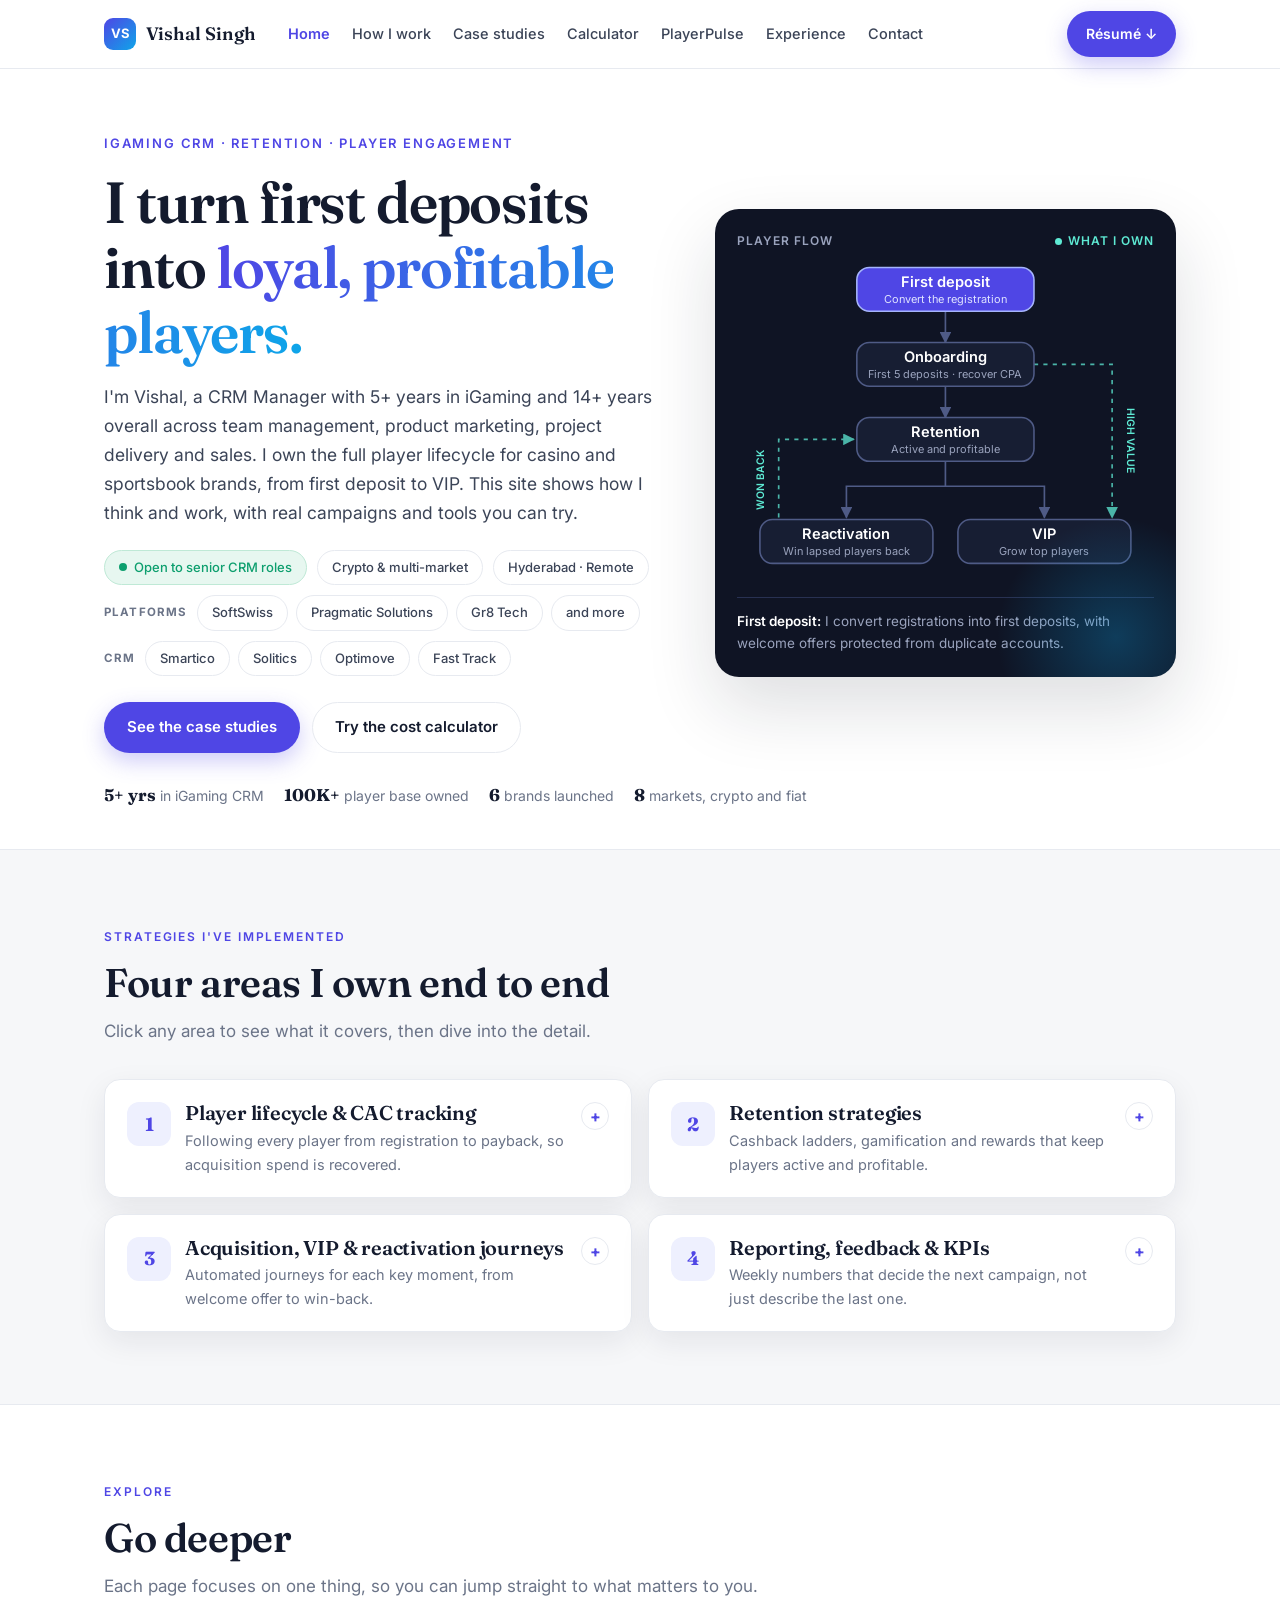
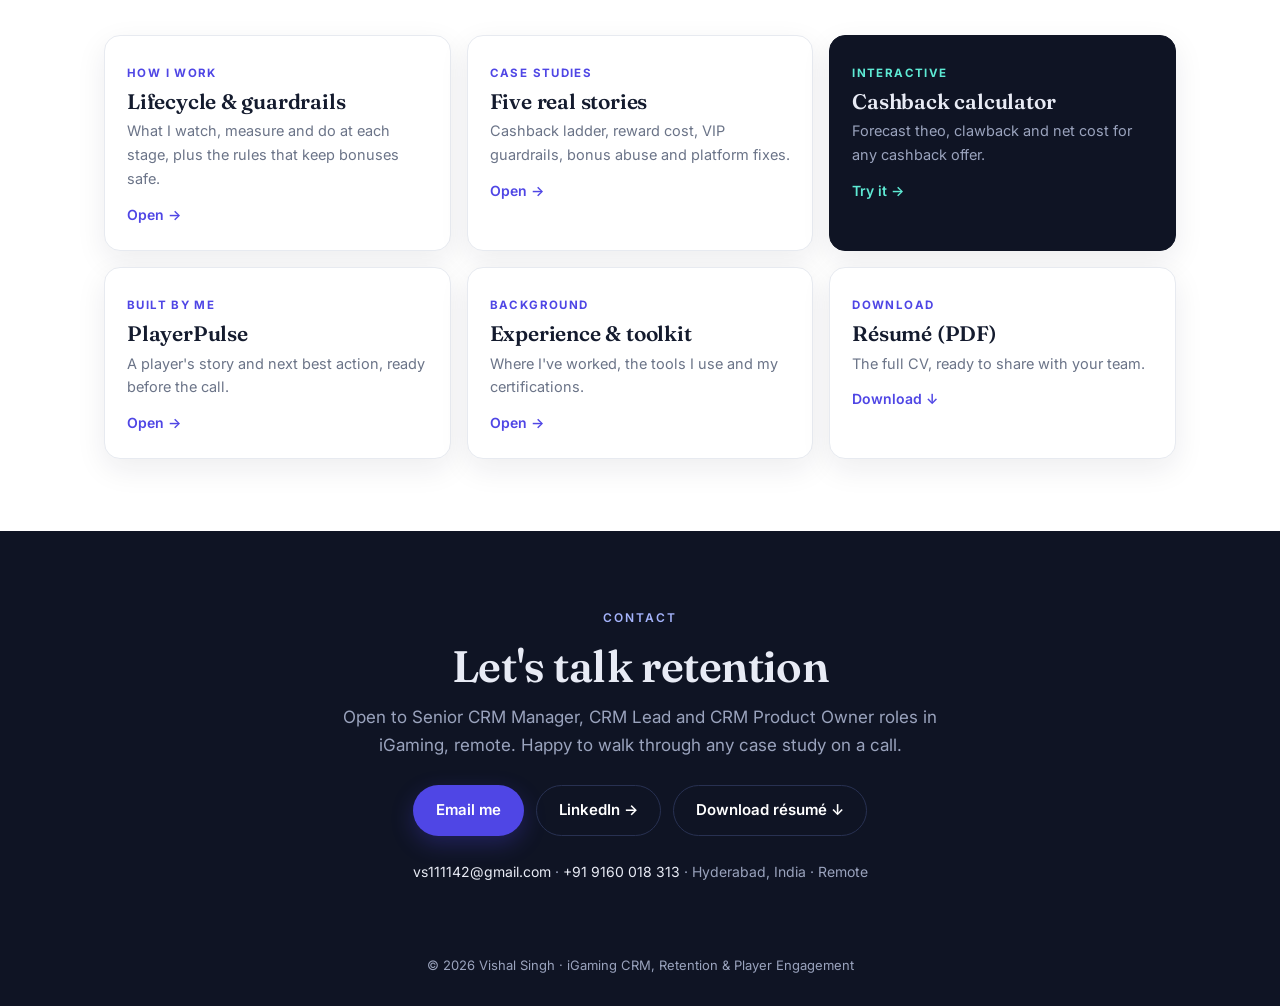
==== commit ac688bd9: "Restore multi-page index.html and expand bio to include 14+ years experience" ====
--- a/index.html
+++ b/index.html
@@ -3,397 +3,165 @@
 <head>
   <meta charset="UTF-8" />
   <meta name="viewport" content="width=device-width, initial-scale=1.0" />
-  <title>Vishal Singh - CRM Manager | iGaming Lifecycle &amp; Retention</title>
-  <meta name="description" content="Vishal Singh - CRM Manager with 5+ years owning player lifecycle and retention for iGaming operators. Hands-on with Smartico and Solitics; crypto and multi-market. Open to senior CRM roles, remote." />
+  <title>Vishal Singh | iGaming CRM, Retention &amp; Player Engagement</title>
+  <meta name="description" content="Vishal Singh, iGaming CRM Manager. Player lifecycle, retention strategy, VIP and reactivation journeys, with real case studies and tools you can try." />
   <link rel="canonical" href="https://aboutvishal.equibytetechnologies.com/" />
   <meta name="robots" content="index, follow" />
   <meta property="og:type" content="profile" />
-  <meta property="og:title" content="Vishal Singh - CRM Manager | iGaming Lifecycle &amp; Retention" />
-  <meta property="og:description" content="CRM Manager (5+ yrs) owning player lifecycle and retention for casino &amp; sportsbook operators. Smartico &amp; Solitics hands-on, crypto and multi-market. Open to senior CRM roles, remote." />
+  <meta property="og:title" content="Vishal Singh | iGaming CRM, Retention &amp; Player Engagement" />
+  <meta property="og:description" content="Not just a CV. Interactive case studies, a live cashback cost calculator and the retention tool I built." />
   <meta property="og:url" content="https://aboutvishal.equibytetechnologies.com/" />
   <meta property="og:image" content="https://aboutvishal.equibytetechnologies.com/logo-mark-blue.png" />
   <meta name="twitter:card" content="summary" />
   <link rel="icon" type="image/png" href="logo-mark-blue.png" />
   <link rel="preconnect" href="https://fonts.googleapis.com" />
   <link rel="preconnect" href="https://fonts.gstatic.com" crossorigin />
-  <link href="https://fonts.googleapis.com/css2?family=Fraunces:opsz,wght@9..144,500;9..144,600;9..144,700&family=Inter:wght@400;500;600&display=swap" rel="stylesheet" />
-  <style>
-    :root{
-      --bg:#ffffff; --bg-alt:#f6f7f9; --card:#ffffff;
-      --ink:#141b2e; --ink-2:#3b4457; --muted:#6b7488; --line:#e7eaf0;
-      --accent:#4f46e5; --accent-2:#0ea5e9; --accent-soft:#eef0fe; --good:#0d9f6e; --good-soft:#e7f7f0;
-      --radius:16px; --shadow:0 10px 30px rgba(20,27,46,.08); --shadow-lg:0 30px 70px rgba(20,27,46,.14);
-      --maxw:1080px; --head:"Fraunces",Georgia,serif; --body:"Inter",system-ui,-apple-system,"Segoe UI",sans-serif;
-    }
-    *{box-sizing:border-box;}
-    html{scroll-behavior:smooth;}
-    body{margin:0;font-family:var(--body);background:var(--bg);color:var(--ink);line-height:1.65;-webkit-font-smoothing:antialiased;overflow-x:hidden;}
-    .wrap{max-width:var(--maxw);margin:0 auto;padding:0 24px;}
-    a{color:inherit;text-decoration:none;}
-    h1,h2,h3,h4{font-family:var(--head);font-weight:600;line-height:1.1;letter-spacing:-.01em;margin:0;}
-    p{margin:0;}
-    img{max-width:100%;display:block;}
-    .eyebrow{display:inline-block;font-family:var(--body);font-size:12px;font-weight:600;letter-spacing:.16em;text-transform:uppercase;color:var(--accent);margin-bottom:14px;}
-    .muted{color:var(--muted);}
-    .btn{display:inline-flex;align-items:center;gap:8px;font-family:var(--body);font-weight:600;font-size:15px;padding:12px 22px;border-radius:999px;cursor:pointer;border:1px solid transparent;transition:transform .15s,box-shadow .2s,background .2s,color .2s;white-space:nowrap;}
-    .btn:hover{transform:translateY(-1px);}
-    .btn-primary{background:var(--accent);color:#fff;box-shadow:0 8px 22px rgba(79,70,229,.28);}
-    .btn-primary:hover{background:#4338ca;}
-    .btn-ghost{background:#fff;color:var(--ink);border-color:var(--line);}
-    .btn-ghost:hover{border-color:var(--accent);color:var(--accent);}
-    /* icons (SVG, consistent stroke) */
-    .si svg,.ico svg{width:22px;height:22px;}
-    .cert .ic svg{width:28px;height:28px;margin:0 auto;}
-    .si svg,.ico svg,.cert .ic svg{fill:none;stroke:var(--accent);stroke-width:1.85;stroke-linecap:round;stroke-linejoin:round;}
-    .menu-toggle svg{width:24px;height:24px;fill:none;stroke:currentColor;stroke-width:2;stroke-linecap:round;}
-    /* accessibility: keyboard focus + reduced motion */
-    a:focus-visible,.btn:focus-visible,button:focus-visible{outline:2px solid var(--accent);outline-offset:3px;border-radius:6px;}
-    @media(prefers-reduced-motion:reduce){*{animation:none!important;transition:none!important;scroll-behavior:auto!important;}.btn:hover,.card:hover,.strength:hover{transform:none;}}
-    /* header */
-    .site-header{position:sticky;top:0;z-index:50;background:rgba(255,255,255,.82);backdrop-filter:blur(12px);border-bottom:1px solid var(--line);}
-    .nav{display:flex;align-items:center;gap:26px;height:68px;}
-    .brand{display:flex;align-items:center;gap:10px;font-family:var(--head);font-weight:600;font-size:18px;}
-    .brand .dot{width:32px;height:32px;border-radius:9px;background:linear-gradient(135deg,var(--accent),var(--accent-2));display:grid;place-items:center;color:#fff;font-family:var(--body);font-size:13px;font-weight:700;letter-spacing:.02em;}
-    .nav-links{display:flex;gap:24px;margin-left:12px;}
-    .nav-links a{font-family:var(--body);color:var(--ink-2);font-size:15px;font-weight:500;}
-    .nav-links a:hover{color:var(--accent);}
-    .nav-cta{margin-left:auto;}
-    .menu-toggle{display:none;background:none;border:0;color:var(--ink);font-size:26px;cursor:pointer;}
-    /* hero */
-    .hero{padding:72px 0 56px;}
-    .hero-grid{display:grid;grid-template-columns:1fr 320px;gap:56px;align-items:center;}
-    .hero h1{font-size:clamp(40px,6vw,64px);margin-bottom:14px;letter-spacing:-.02em;}
-    .hero .role{font-family:var(--body);font-size:clamp(17px,2.3vw,21px);color:var(--ink-2);font-weight:500;margin-bottom:18px;}
-    .hero .role b{color:var(--accent);font-weight:600;}
-    .hero .lead{font-family:var(--body);color:var(--muted);font-size:17px;max-width:560px;}
-    .chips{display:flex;flex-wrap:wrap;gap:10px;margin:20px 0 4px;}
-    .chip{font-family:var(--body);font-size:13px;font-weight:500;color:var(--ink-2);border:1px solid var(--line);border-radius:999px;padding:6px 14px;background:#fff;}
-    .chip.otw{color:var(--good);border-color:#bfe9d6;background:var(--good-soft);display:inline-flex;align-items:center;gap:7px;}
-    .chip.otw::before{content:"";width:8px;height:8px;border-radius:50%;background:var(--good);}
-    .hero-cta{display:flex;gap:12px;flex-wrap:wrap;margin-top:26px;}
-    /* photo */
-    .photo-card{position:relative;}
-    .photo{width:320px;height:390px;object-fit:cover;border-radius:22px;box-shadow:var(--shadow-lg);border:1px solid var(--line);background:var(--bg-alt);}
-    .photo-fallback{width:320px;height:390px;border-radius:22px;display:none;align-items:center;justify-content:center;font-family:var(--head);font-weight:700;font-size:96px;color:#fff;background:linear-gradient(160deg,var(--accent),var(--accent-2));box-shadow:var(--shadow-lg);}
-    .photo-badge{position:absolute;left:-18px;bottom:26px;background:#fff;border:1px solid var(--line);border-radius:14px;padding:12px 16px;box-shadow:var(--shadow);font-family:var(--body);}
-    .photo-badge .n{font-family:var(--head);font-size:20px;font-weight:700;color:var(--accent);}
-    .photo-badge .l{font-size:12px;color:var(--muted);}
-    /* stats */
-    .stats{display:grid;grid-template-columns:repeat(4,1fr);gap:18px;margin-top:52px;}
-    .stat{background:var(--bg-alt);border:1px solid var(--line);border-radius:14px;padding:22px 20px;text-align:left;}
-    .stat .si{width:42px;height:42px;border-radius:11px;display:grid;place-items:center;background:var(--accent-soft);font-size:20px;margin-bottom:12px;}
-    .stat .big{font-family:var(--head);font-size:30px;font-weight:700;color:var(--ink);line-height:1.1;}
-    .stat .cap{font-family:var(--body);color:var(--muted);font-size:13px;margin-top:6px;line-height:1.45;}
-    /* sections */
-    .section{padding:66px 0;}
-    .section.alt{background:var(--bg-alt);border-top:1px solid var(--line);border-bottom:1px solid var(--line);}
-    .shead{max-width:720px;margin-bottom:36px;}
-    .shead h2{font-size:clamp(28px,4vw,40px);margin-bottom:12px;}
-    .shead p{font-family:var(--body);color:var(--muted);font-size:17px;}
-    /* about */
-    .about-grid{display:grid;grid-template-columns:1.5fr 1fr;gap:40px;align-items:start;}
-    .about-grid p{font-family:var(--body);color:var(--ink-2);font-size:16px;margin-bottom:15px;}
-    .facts{background:#fff;border:1px solid var(--line);border-radius:var(--radius);padding:24px;box-shadow:var(--shadow);}
-    .facts .row{display:flex;justify-content:space-between;gap:14px;padding:12px 0;border-bottom:1px solid var(--line);font-family:var(--body);font-size:14px;}
-    .facts .row:last-child{border-bottom:0;}
-    .facts .k{color:var(--muted);} .facts .v{color:var(--ink);font-weight:600;text-align:right;}
-    /* timeline */
-    .timeline{position:relative;padding-left:30px;}
-    .timeline::before{content:"";position:absolute;left:8px;top:8px;bottom:8px;width:2px;background:var(--line);}
-    .job{position:relative;margin-bottom:32px;}
-    .job:last-child{margin-bottom:0;}
-    .job::before{content:"";position:absolute;left:-30px;top:6px;width:14px;height:14px;border-radius:50%;background:var(--accent);border:3px solid #fff;box-shadow:0 0 0 2px var(--accent);}
-    .job .when{font-family:var(--body);font-size:13px;font-weight:600;color:var(--accent);letter-spacing:.02em;}
-    .job h3{font-size:21px;margin:5px 0 2px;}
-    .job .co{font-family:var(--body);color:var(--muted);font-size:14px;margin-bottom:10px;}
-    .job ul{margin:0;padding-left:18px;font-family:var(--body);color:var(--ink-2);font-size:15px;}
-    .job ul li{margin-bottom:6px;}
-    /* cards */
-    .grid{display:grid;gap:20px;}
-    .grid-2{grid-template-columns:repeat(2,1fr);}
-    .grid-4{grid-template-columns:repeat(4,1fr);}
-    .card{background:#fff;border:1px solid var(--line);border-radius:var(--radius);padding:24px;transition:transform .2s,box-shadow .2s,border-color .2s;position:relative;box-shadow:var(--shadow);}
-    .card:hover{transform:translateY(-3px);box-shadow:var(--shadow-lg);border-color:#d6dae6;}
-    .card .tag{position:absolute;top:18px;right:18px;font-family:var(--body);font-size:11px;font-weight:600;border-radius:999px;padding:3px 10px;}
-    .tag.live{color:var(--good);background:var(--good-soft);}
-    .tag.build{color:var(--accent);background:var(--accent-soft);}
-    .card .ico{width:46px;height:46px;border-radius:12px;display:grid;place-items:center;background:var(--accent-soft);font-size:22px;margin-bottom:16px;}
-    .card h3{font-size:20px;margin-bottom:8px;}
-    .card p{font-family:var(--body);color:var(--muted);font-size:15px;}
-    .card .link{font-family:var(--body);display:inline-block;margin-top:14px;color:var(--accent);font-size:14px;font-weight:600;}
-    /* skills */
-    .skills-grid{display:grid;grid-template-columns:repeat(2,1fr);gap:18px;}
-    .skillbox{background:#fff;border:1px solid var(--line);border-radius:14px;padding:22px;box-shadow:var(--shadow);}
-    .skillbox h4{font-family:var(--body);font-size:13px;text-transform:uppercase;letter-spacing:.08em;color:var(--accent);margin-bottom:14px;}
-    .skillbox .tags{display:flex;flex-wrap:wrap;gap:8px;}
-    .skillbox .tags span{font-family:var(--body);font-size:13px;color:var(--ink-2);border:1px solid var(--line);border-radius:8px;padding:5px 11px;background:var(--bg-alt);}
-    .skillbox .tags span.hl{color:var(--accent);border-color:#c7c9f7;background:var(--accent-soft);font-weight:600;}
-    /* certs */
-    .certs{display:grid;grid-template-columns:repeat(4,1fr);gap:18px;}
-    .cert{background:#fff;border:1px solid var(--line);border-radius:14px;padding:22px;text-align:center;box-shadow:var(--shadow);}
-    .cert .ic{font-size:26px;}
-    .cert h4{font-size:17px;margin:10px 0 3px;}
-    .cert .iss{font-family:var(--body);color:var(--muted);font-size:12px;}
-    .cert .verify{font-family:var(--body);display:inline-block;margin-top:10px;font-size:12px;font-weight:600;color:var(--accent);}
-    /* strengths */
-    .strengths{display:grid;grid-template-columns:repeat(3,minmax(0,1fr));gap:16px;}
-    .strength{background:#fff;border:1px solid var(--line);border-radius:14px;padding:22px;box-shadow:var(--shadow);transition:transform .2s,box-shadow .2s,border-color .2s;}
-    .strength:hover{transform:translateY(-3px);box-shadow:var(--shadow-lg);border-color:#d6dae6;}
-    .strength.lead-str{border:2px solid #c7c9f7;background:linear-gradient(180deg,#f5f6ff,#ffffff);}
-    .strength .si{width:44px;height:44px;border-radius:12px;display:grid;place-items:center;background:var(--accent-soft);font-size:21px;margin-bottom:12px;}
-    .strength h3{font-size:17px;margin-bottom:6px;}
-    .strength p{font-family:var(--body);color:var(--muted);font-size:14px;}
-    @media(max-width:860px){.strengths{grid-template-columns:1fr;}}
-    /* contact */
-    .contact-band{background:linear-gradient(135deg,#141b2e,#25305a);border-radius:26px;padding:52px;text-align:center;color:#fff;box-shadow:var(--shadow-lg);}
-    .contact-band .eyebrow{color:#a9b4ff;}
-    .contact-band h2{color:#fff;font-size:clamp(28px,4vw,40px);margin-bottom:12px;}
-    .contact-band p{font-family:var(--body);color:#c4cbe0;margin-bottom:24px;font-size:17px;}
-    .contact-row{display:flex;flex-wrap:wrap;gap:12px;justify-content:center;}
-    .btn-white{background:#fff;color:var(--ink);}
-    .btn-white:hover{background:#eef0fe;color:var(--accent);}
-    .btn-outline{background:transparent;color:#fff;border-color:rgba(255,255,255,.4);}
-    .btn-outline:hover{border-color:#fff;}
-    .contact-list{display:flex;flex-wrap:wrap;gap:10px 26px;justify-content:center;margin-top:24px;font-family:var(--body);color:#c4cbe0;font-size:14px;}
-    .contact-list a{color:#c4cbe0;} .contact-list a:hover{color:#fff;}
-    /* footer */
-    .foot{padding:30px 0;text-align:center;font-family:var(--body);color:var(--muted);font-size:13px;}
-    .foot a{color:var(--accent);}
-    @media(max-width:860px){
-      .hero-grid{grid-template-columns:1fr;gap:36px;}
-      .photo-card{order:-1;justify-self:center;}
-      .about-grid,.skills-grid,.grid-2{grid-template-columns:1fr;}
-      .stats,.certs{grid-template-columns:1fr 1fr;}
-      .nav-links{display:none;}
-      .menu-toggle{display:block;margin-left:auto;}
-      .nav-links.open{display:flex;flex-direction:column;position:absolute;top:68px;left:0;right:0;background:#fff;padding:16px 24px;border-bottom:1px solid var(--line);gap:14px;z-index:60;box-shadow:var(--shadow);}
-      .nav-cta{display:none;}
-      .contact-band{padding:36px 22px;}
-    }
-  </style>
+  <link href="https://fonts.googleapis.com/css2?family=Fraunces:opsz,wght@9..144,500;9..144,600;9..144,700&family=Inter:wght@400;500;600;700&display=swap" rel="stylesheet" />
+  <link rel="stylesheet" href="styles.css" />
 </head>
-<body>
+<body id="top">
 
-  <header class="site-header">
-    <div class="wrap">
-      <nav class="nav">
-        <a class="brand" href="#top"><span class="dot">VS</span> Vishal Singh</a>
-        <div class="nav-links">
-          <a href="#skills">Skills</a>
-          <a href="#about">About</a>
-          <a href="#experience">Experience</a>
-          <a href="#proof">Proof of work</a>
-          <a href="#contact">Contact</a>
+<header class="site-header">
+  <div class="wrap nav">
+    <a href="index.html" class="brand"><span class="dot">VS</span>Vishal Singh</a>
+    <nav class="nav-links" aria-label="Main">
+      <a href="index.html" class="active" aria-current="page">Home</a>
+      <a href="how-i-work.html">How I work</a>
+      <a href="case-studies.html">Case studies</a>
+      <a href="calculator.html">Calculator</a>
+      <a href="playerpulse.html">PlayerPulse</a>
+      <a href="experience.html">Experience</a>
+      <a href="index.html#contact">Contact</a>
+    </nav>
+    <a class="btn btn-primary nav-cta" href="Vishal-Singh-Resume.pdf" target="_blank" rel="noopener">Résumé ↓</a>
+    <button class="menu-toggle" aria-label="Open menu" aria-expanded="false"><svg viewBox="0 0 24 24"><path d="M4 7h16M4 12h16M4 17h16"/></svg></button>
+  </div>
+</header>
+
+<main>
+<section class="hero">
+  <div class="wrap">
+    <div class="hero-grid">
+      <div>
+        <div class="kicker">iGaming CRM · Retention · Player Engagement</div>
+        <h1>I turn first deposits into <em>loyal, profitable players.</em></h1>
+        <p class="lead">I'm Vishal, a CRM Manager with 5+ years in iGaming and 14+ years overall across team management, product marketing, project delivery and sales. I own the full player lifecycle for casino and sportsbook brands, from first deposit to VIP. This site shows how I think and work, with real campaigns and tools you can try.</p>
+        <div class="chips">
+          <span class="chip otw">Open to senior CRM roles</span>
+          <span class="chip">Crypto &amp; multi-market</span>
+          <span class="chip">Hyderabad · Remote</span>
         </div>
-        <div class="nav-cta"><a class="btn btn-primary" href="Vishal-Singh-Resume.pdf" download>Download résumé</a></div>
-        <button class="menu-toggle" aria-label="Menu"><svg viewBox="0 0 24 24"><path d="M4 6h16M4 12h16M4 18h16"/></svg></button>
-      </nav>
-    </div>
-  </header>
-
-  <!-- HERO -->
-  <section class="hero" id="top">
-    <div class="wrap">
-      <div class="hero-grid">
-        <div>
-          <span class="eyebrow">CRM Manager · iGaming Lifecycle &amp; Retention</span>
-          <h1>Vishal Singh</h1>
-          <p class="role">I own <b>player lifecycle and retention</b> for iGaming operators - from <b>first deposit to VIP</b>.</p>
-          <p class="lead">CRM Manager with 5+ years running retention for fast-moving casino and sportsbook brands. Hands-on with Smartico and Solitics end-to-end - segmentation, automation, bonusing and gamification - across crypto and multiple markets.</p>
-          <div class="chips">
-            <span class="chip otw">Open to senior CRM roles</span>
-            <span class="chip">Smartico &amp; Solitics</span>
-            <span class="chip">Crypto &amp; multi-market</span>
-            <span class="chip">Hyderabad · Remote</span>
-          </div>
-          <div class="hero-cta">
-            <a class="btn btn-primary" href="#contact">Get in touch</a>
-            <a class="btn btn-ghost" href="Vishal-Singh-Resume.pdf" download>Download résumé ↓</a>
-            <a class="btn btn-ghost" href="https://www.linkedin.com/in/ig-vishal-singh/" target="_blank" rel="noopener">LinkedIn →</a>
-          </div>
-        </div>
-        <div class="photo-card">
-          <img class="photo" src="vishal.png" alt="Vishal Singh" onerror="this.style.display='none';document.getElementById('pfb').style.display='flex';" />
-          <div class="photo-fallback" id="pfb">VS</div>
-          <div class="photo-badge"><div class="n">5+ yrs</div><div class="l">CRM · Lifecycle · Retention</div></div>
+        <div class="chip-group"><span class="gl">Platforms</span><span class="chip">SoftSwiss</span><span class="chip">Pragmatic Solutions</span><span class="chip">Gr8 Tech</span><span class="chip">and more</span></div>
+        <div class="chip-group"><span class="gl">CRM</span><span class="chip">Smartico</span><span class="chip">Solitics</span><span class="chip">Optimove</span><span class="chip">Fast Track</span></div>
+        <div class="hero-cta">
+          <a class="btn btn-primary" href="case-studies.html">See the case studies</a>
+          <a class="btn btn-ghost" href="calculator.html">Try the cost calculator</a>
         </div>
       </div>
 
-      <div class="stats">
-        <div class="stat"><div class="si"><svg viewBox="0 0 24 24"><rect x="3" y="4" width="18" height="18" rx="2"/><path d="M16 2v4M8 2v4M3 10h18"/></svg></div><div class="big">5+</div><div class="cap">years in iGaming CRM</div></div>
-        <div class="stat"><div class="si"><svg viewBox="0 0 24 24"><path d="M16 21v-2a4 4 0 0 0-4-4H6a4 4 0 0 0-4 4v2"/><circle cx="9" cy="7" r="4"/><path d="M22 21v-2a4 4 0 0 0-3-3.87M16 3.13a4 4 0 0 1 0 7.75"/></svg></div><div class="big">100K+</div><div class="cap">player base owned</div></div>
-        <div class="stat"><div class="si"><svg viewBox="0 0 24 24"><rect x="3" y="3" width="7" height="7" rx="1"/><rect x="14" y="3" width="7" height="7" rx="1"/><rect x="14" y="14" width="7" height="7" rx="1"/><rect x="3" y="14" width="7" height="7" rx="1"/></svg></div><div class="big">6</div><div class="cap">brands launched</div></div>
-        <div class="stat"><div class="si"><svg viewBox="0 0 24 24"><circle cx="12" cy="12" r="10"/><path d="M12 2a15.3 15.3 0 0 1 4 10 15.3 15.3 0 0 1-4 10 15.3 15.3 0 0 1-4-10 15.3 15.3 0 0 1 4-10z"/><path d="M2 12h20"/></svg></div><div class="big">8</div><div class="cap">markets across crypto &amp; fiat</div></div>
+      <div class="loop-card" aria-label="Animated player flow">
+        <div class="loop-head"><span>Player flow</span><span class="live">What I own</span></div>
+        <svg class="loop-svg" viewBox="0 0 400 322" role="img" aria-label="Player flow: First deposit, then Onboarding, then Retention, which splits into Reactivation and VIP. High-value players can go from Onboarding straight to VIP. Reactivated players return to Retention.">
+          <defs>
+            <marker id="ah" viewBox="0 0 10 10" refX="9" refY="5" markerWidth="7" markerHeight="7" orient="auto-start-reverse"><path d="M0,0 L10,5 L0,10 z" fill="#4f5b86"/></marker>
+            <marker id="ahg" viewBox="0 0 10 10" refX="9" refY="5" markerWidth="7" markerHeight="7" orient="auto-start-reverse"><path d="M0,0 L10,5 L0,10 z" fill="#5eead4"/></marker>
+          </defs>
+          <path class="ln" d="M200,52 V82" marker-end="url(#ah)"/>
+          <path class="ln" d="M200,124 V154" marker-end="url(#ah)"/>
+          <path class="ln" d="M200,196 V220 H105 V250" marker-end="url(#ah)"/>
+          <path class="ln" d="M200,220 H295 V250" marker-end="url(#ah)"/>
+          <path class="ln dash" d="M285,103 H360 V250" marker-end="url(#ahg)"/>
+          <text class="bl" x="374" y="176" transform="rotate(90 374 176)" text-anchor="middle">HIGH VALUE</text>
+          <path class="ln dash" d="M40,250 V175 H112" marker-end="url(#ahg)"/>
+          <text class="bl" x="26" y="214" transform="rotate(-90 26 214)" text-anchor="middle">WON BACK</text>
+          <g class="nd" data-i="0"><rect x="115" y="10" width="170" height="42" rx="12"/><text class="t" x="200" y="29">First deposit</text><text class="s" x="200" y="44">Convert the registration</text></g>
+          <g class="nd" data-i="1"><rect x="115" y="82" width="170" height="42" rx="12"/><text class="t" x="200" y="101">Onboarding</text><text class="s" x="200" y="116">First 5 deposits · recover CPA</text></g>
+          <g class="nd" data-i="2"><rect x="115" y="154" width="170" height="42" rx="12"/><text class="t" x="200" y="173">Retention</text><text class="s" x="200" y="188">Active and profitable</text></g>
+          <g class="nd" data-i="3"><rect x="22" y="252" width="166" height="42" rx="12"/><text class="t" x="105" y="271">Reactivation</text><text class="s" x="105" y="286">Win lapsed players back</text></g>
+          <g class="nd" data-i="4"><rect x="212" y="252" width="166" height="42" rx="12"/><text class="t" x="295" y="271">VIP</text><text class="s" x="295" y="286">Grow top players</text></g>
+        </svg>
+        <div class="loop-caption" id="loopCaption"></div>
       </div>
     </div>
-  </section>
 
-  <!-- STRENGTHS -->
-  <section class="section" id="strengths" style="padding-bottom:24px;">
-    <div class="wrap">
-      <div class="shead"><span class="eyebrow">Core strengths</span><h2>What I own, end to end</h2></div>
-      <div class="strengths">
-        <div class="strength lead-str"><div class="si"><svg viewBox="0 0 24 24"><rect x="4" y="4" width="16" height="16" rx="2"/><rect x="9" y="9" width="6" height="6"/><path d="M9 2v2M15 2v2M9 20v2M15 20v2M2 9h2M2 15h2M20 9h2M20 15h2"/></svg></div><h3>Smartico, Solitics &amp; Optimove</h3><p>Run all three hands-on, end-to-end - segmentation, automation journeys, bonusing and gamification, not just admin.</p></div>
-        <div class="strength"><div class="si"><svg viewBox="0 0 24 24"><path d="M16 21v-2a4 4 0 0 0-4-4H6a4 4 0 0 0-4 4v2"/><circle cx="9" cy="7" r="4"/><path d="M22 21v-2a4 4 0 0 0-3-3.87M16 3.13a4 4 0 0 1 0 7.75"/></svg></div><h3>Player Lifecycle &amp; VIP</h3><p>Acquisition to first deposit, onboarding, retention, reactivation and VIP - the whole journey.</p></div>
-        <div class="strength"><div class="si"><svg viewBox="0 0 24 24"><line x1="12" y1="20" x2="12" y2="10"/><line x1="18" y1="20" x2="18" y2="4"/><line x1="6" y1="20" x2="6" y2="16"/></svg></div><h3>Segmentation &amp; A/B</h3><p>Behaviour-led segments, player-value tiers and RFM, with always-on A/B testing to optimise offers.</p></div>
-        <div class="strength"><div class="si"><svg viewBox="0 0 24 24"><rect x="3" y="8" width="18" height="4" rx="1"/><path d="M12 8v13"/><path d="M19 12v7a2 2 0 0 1-2 2H7a2 2 0 0 1-2-2v-7"/><path d="M7.5 8a2.5 2.5 0 0 1 0-5C11 3 12 8 12 8"/><path d="M16.5 8a2.5 2.5 0 0 0 0-5C13 3 12 8 12 8"/></svg></div><h3>Bonusing &amp; Gamification</h3><p>Rewards, missions, cashback, free spins and loyalty store; wheels, scratch cards and leaderboards.</p></div>
-        <div class="strength"><div class="si"><svg viewBox="0 0 24 24"><path d="M14 9a2 2 0 0 1-2 2H6l-4 4V4a2 2 0 0 1 2-2h8a2 2 0 0 1 2 2z"/><path d="M18 9h2a2 2 0 0 1 2 2v11l-4-4h-6a2 2 0 0 1-2-2v-1"/></svg></div><h3>Multichannel CRM</h3><p>Email, SMS, push and on-site pop-ups - one coordinated journey, tuned on live performance.</p></div>
-        <div class="strength"><div class="si"><svg viewBox="0 0 24 24"><ellipse cx="12" cy="5" rx="9" ry="3"/><path d="M3 5v14a9 3 0 0 0 18 0V5"/><path d="M3 12a9 3 0 0 0 18 0"/></svg></div><h3>Platforms &amp; Data</h3><p>Softswiss, Gr8 Tech and PAM; Solitics and Optimove; KPI ownership, SQL and BI.</p></div>
-      </div>
+    <div class="facts-line"><span><b>5+ yrs</b>in iGaming CRM</span><span><b>100K+</b>player base owned</span><span><b>6</b>brands launched</span><span><b>8</b>markets, crypto and fiat</span></div>
+  </div>
+  </div>
+</section>
+
+<section class="section alt" id="strategies">
+  <div class="wrap">
+    <div class="shead">
+      <span class="eyebrow">Strategies I've implemented</span>
+      <h2>Four areas I own end to end</h2>
+      <p>Click any area to see what it covers, then dive into the detail.</p>
     </div>
-  </section>
+    <div class="strats">
+      <details class="strat">
+        <summary><span class="num">1</span><div><h3>Player lifecycle &amp; CAC tracking</h3><p class="sum">Following every player from registration to payback, so acquisition spend is recovered.</p></div><span class="tog">+</span></summary>
+        <div class="body"><ul>
+          <li>Mapped the full flow: first deposit, onboarding, retention, reactivation and VIP.</li>
+          <li>Tracked how many deposits it takes each player to pay back their acquisition cost.</li>
+          <li>Spotted high-value players early and moved them straight into VIP care.</li>
+        </ul><a class="go" href="how-i-work.html">See how I run each stage →</a></div>
+      </details>
+      <details class="strat">
+        <summary><span class="num">2</span><div><h3>Retention strategies</h3><p class="sum">Cashback ladders, gamification and rewards that keep players active and profitable.</p></div><span class="tog">+</span></summary>
+        <div class="body"><ul>
+          <li>Designed weekly cashback and a 5-day cashback ladder, tested against a holdout group.</li>
+          <li>Built gamification: missions, wheels, scratch cards and leaderboards.</li>
+          <li>Ran rewards and a loyalty store, with clear guardrails on every bonus.</li>
+        </ul><a class="go" href="case-studies.html#c1">Read the cashback ladder case →</a></div>
+      </details>
+      <details class="strat">
+        <summary><span class="num">3</span><div><h3>Acquisition, VIP &amp; reactivation journeys</h3><p class="sum">Automated journeys for each key moment, from welcome offer to win-back.</p></div><span class="tog">+</span></summary>
+        <div class="body"><ul>
+          <li>Automated lifecycle onboarding, with welcome offers protected from duplicate accounts.</li>
+          <li>VIP journeys with account managers, backed by rules on manual awards.</li>
+          <li>Reactivation offers timed to each player's normal rhythm.</li>
+        </ul><a class="go" href="case-studies.html#c3">Read the VIP guardrail case →</a></div>
+      </details>
+      <details class="strat">
+        <summary><span class="num">4</span><div><h3>Reporting, feedback &amp; KPIs</h3><p class="sum">Weekly numbers that decide the next campaign, not just describe the last one.</p></div><span class="tog">+</span></summary>
+        <div class="body"><ul>
+          <li>Weekly KPI reporting: NGR per player, reward cost % of GGR, retention and reactivation.</li>
+          <li>A/B and holdout results fed straight back into offers and triggers.</li>
+          <li>Loopholes fed back to Product, turned into permanent platform rules.</li>
+        </ul><a class="go" href="case-studies.html#c2">Read the reward cost case →</a></div>
+      </details>
+    </div>
+  </div>
+</section>
 
-  <!-- SKILLS -->
-  <section class="section alt" id="skills">
-    <div class="wrap">
-      <div class="shead"><span class="eyebrow">Skills</span><h2>The CRM toolkit I bring</h2><p>Hands-on across the platforms, mechanics and markets that move retention and deposits.</p></div>
-      <div class="skills-grid">
-        <div class="skillbox"><h4>CRM Platforms &amp; Strategy</h4><div class="tags"><span class="hl">Smartico (hands-on)</span><span class="hl">Solitics (hands-on)</span><span class="hl">Optimove (hands-on)</span><span>Brevo</span><span>Defining CRM strategy</span><span>Segmentation &amp; journey strategy</span><span>Tooling selection &amp; setup</span></div></div>
-        <div class="skillbox"><h4>Lifecycle</h4><div class="tags"><span>Acquisition → FTD</span><span>Onboarding</span><span>Retention</span><span>Reactivation</span><span>VIP</span></div></div>
-        <div class="skillbox"><h4>Segmentation &amp; Testing</h4><div class="tags"><span>Behaviour-led</span><span>Player-value tiers</span><span>RFM</span><span>A/B testing</span></div></div>
-        <div class="skillbox"><h4>Channels</h4><div class="tags"><span>Email</span><span>SMS</span><span>Push</span><span>On-site pop-ups</span><span>Widgets</span></div></div>
-        <div class="skillbox"><h4>Bonusing &amp; Gamification</h4><div class="tags"><span>Rewards</span><span>Missions &amp; ladder</span><span>Reloads</span><span>Cashback</span><span>Free spins</span><span>Loyalty &amp; bonus store</span><span>Wheels &amp; scratch cards</span><span>Leaderboards</span></div></div>
-        <div class="skillbox"><h4>Platforms &amp; Data</h4><div class="tags"><span>Softswiss</span><span>Gr8 Tech</span><span>Pragmatic (PAM)</span><span>KPI ownership</span><span>SQL</span><span>Excel</span><span>BI</span></div></div>
-        <div class="skillbox"><h4>Markets</h4><div class="tags"><span>DACH</span><span>AU</span><span>NZ</span><span>NO</span><span>FI</span><span>AR</span><span>FR</span><span>IT</span><span>Crypto &amp; fiat</span></div></div>
-        <div class="skillbox"><h4>Ways of working</h4><div class="tags"><span>Agile</span><span>Cross-functional</span><span>Weekly KPI reporting</span><span>Compliance-aware</span><span>PMP</span><span>CSPO</span></div></div>
-      </div>
+<section class="section" id="explore">
+  <div class="wrap">
+    <div class="shead"><span class="eyebrow">Explore</span><h2>Go deeper</h2><p>Each page focuses on one thing, so you can jump straight to what matters to you.</p></div>
+    <div class="explore">
+      <a class="ex" href="how-i-work.html"><span class="k">How I work</span><h3>Lifecycle &amp; guardrails</h3><p>What I watch, measure and do at each stage, plus the rules that keep bonuses safe.</p><span class="arr">Open →</span></a>
+      <a class="ex" href="case-studies.html"><span class="k">Case studies</span><h3>Five real stories</h3><p>Cashback ladder, reward cost, VIP guardrails, bonus abuse and platform fixes.</p><span class="arr">Open →</span></a>
+      <a class="ex feat" href="calculator.html"><span class="k">Interactive</span><h3>Cashback calculator</h3><p>Forecast theo, clawback and net cost for any cashback offer.</p><span class="arr">Try it →</span></a>
+      <a class="ex" href="playerpulse.html"><span class="k">Built by me</span><h3>PlayerPulse</h3><p>A player's story and next best action, ready before the call.</p><span class="arr">Open →</span></a>
+      <a class="ex" href="experience.html"><span class="k">Background</span><h3>Experience &amp; toolkit</h3><p>Where I've worked, the tools I use and my certifications.</p><span class="arr">Open →</span></a>
+      <a class="ex" href="Vishal-Singh-Resume.pdf" target="_blank" rel="noopener"><span class="k">Download</span><h3>Résumé (PDF)</h3><p>The full CV, ready to share with your team.</p><span class="arr">Download ↓</span></a>
     </div>
-  </section>
+  </div>
+</section>
 
-  <!-- ABOUT -->
-  <section class="section" id="about">
-    <div class="wrap">
-      <div class="shead"><span class="eyebrow">About</span><h2>Retention is the whole job</h2></div>
-      <div class="about-grid">
-        <div>
-          <p>I'm Vishal, a CRM Manager with 5+ years in iGaming lifecycle and retention, and 14+ years overall across team management, product marketing, project delivery and sales. Based in Hyderabad, I've owned CRM end-to-end for casino and sportsbook brands - running Smartico and Solitics hands-on across segmentation, automation, bonusing and gamification.</p>
-          <p>I like inheriting a live setup, keeping what works, rebuilding what doesn't, and building from scratch in ambiguous, scaling environments. I move players off one-size-fits-all messaging toward targeted, behaviour-led journeys, then optimise value, frequency and offer from live performance.</p>
-          <p>I work across crypto and fiat, multiple markets and languages, partnering daily with product, acquisition, media and BI - and reporting weekly on the KPIs that matter: activation, deposits, retention and LTV.</p>
-          <p>Target: <b>Senior CRM Manager, CRM Director or CRM Product Owner</b> - remote, iGaming. Based in Hyderabad; open to travel.</p>
-        </div>
-        <div class="facts">
-          <div class="row"><span class="k">Based in</span><span class="v">Hyderabad, India</span></div>
-          <div class="row"><span class="k">Experience</span><span class="v">5+ years (iGaming CRM)</span></div>
-          <div class="row"><span class="k">Focus</span><span class="v">CRM · Lifecycle · Retention</span></div>
-          <div class="row"><span class="k">Certifications</span><span class="v">PMP · CSPO</span></div>
-          <div class="row"><span class="k">Work setup</span><span class="v">Remote</span></div>
-          <div class="row"><span class="k">Status</span><span class="v" style="color:var(--good)">Open to work</span></div>
-        </div>
-      </div>
+<section class="section dark contact" id="contact">
+  <div class="wrap">
+    <span class="eyebrow">Contact</span>
+    <h2>Let's talk retention</h2>
+    <p>Open to Senior CRM Manager, CRM Lead and CRM Product Owner roles in iGaming, remote. Happy to walk through any case study on a call.</p>
+    <div class="hero-cta">
+      <a class="btn btn-primary" href="mailto:vs111142@gmail.com?subject=CRM%20role%20for%20Vishal%20Singh">Email me</a>
+      <a class="btn btn-ghost" href="https://www.linkedin.com/in/ig-vishal-singh/" target="_blank" rel="noopener">LinkedIn →</a>
+      <a class="btn btn-ghost" href="Vishal-Singh-Resume.pdf" target="_blank" rel="noopener">Download résumé ↓</a>
     </div>
-  </section>
-
-  <!-- EXPERIENCE -->
-  <section class="section alt" id="experience">
-    <div class="wrap">
-      <div class="shead"><span class="eyebrow">Experience</span><h2>Where I've run CRM</h2></div>
-      <div class="timeline">
-        <div class="job">
-          <div class="when">Mar 2024 - Present</div>
-          <h3>CRM Manager, Retention &amp; Lifecycle</h3>
-          <div class="co">Straight-Talk iGaming · Remote · Multi-brand crypto-friendly casino &amp; sportsbook</div>
-          <ul>
-            <li>Own CRM end-to-end for a 100K+ player base - acquisition to first deposit, onboarding, retention, reactivation and VIP.</li>
-            <li>Run CRM on Solitics with Softswiss: segmentation frameworks, automation journeys and multichannel campaigns across email, SMS, push and on-site.</li>
-            <li>Design bonusing and promo mechanics (rewards, missions &amp; ladder, reloads, cashback, free spins, loyalty and bonus store) plus gamification widgets - scratch cards, wheels, leaderboards - to lift engagement and deposits.</li>
-            <li>Moved players from one-size-fits-all messaging to targeted, behaviour-led campaigns, optimising value, frequency and offer from live performance.</li>
-            <li>Partner daily with product, acquisition, media and BI; report weekly on KPIs and player behaviour across multiple markets and languages.</li>
-          </ul>
-        </div>
-        <div class="job">
-          <div class="when">Jan - Mar 2026 · Contract</div>
-          <h3>CRM Consultant, Crypto Casino</h3>
-          <div class="co">Remote</div>
-          <ul>
-            <li>Delivered CRM and lifecycle support for a crypto-first casino brand.</li>
-            <li>Ran Smartico hands-on, building segmentation and campaign flows focused on onboarding and early retention for crypto-depositing players.</li>
-          </ul>
-        </div>
-        <div class="job">
-          <div class="when">Mar 2022 - Feb 2024</div>
-          <h3>Account Manager</h3>
-          <div class="co">Pragmatic Solutions (Techmojo)</div>
-          <ul>
-            <li>Owned the CRM module within a B2B iGaming platform (PAM), turning operator needs into build for onboarding, bonusing, segmentation and reporting.</li>
-            <li>Launched 6 brands on Agile delivery; integrated CRM, Payments, Affiliate, Risk and Compliance modules with best-in-market PAM integrations.</li>
-            <li>Bridged operators, product and engineering; awarded best Account Manager for retention and issue resolution.</li>
-          </ul>
-        </div>
-        <div class="job">
-          <div class="when">2012 - 2022</div>
-          <h3>Earlier - Product, project &amp; CRM roles</h3>
-          <div class="co">VAG Group · BERMAD · Tech Mahindra</div>
-          <ul>
-            <li>Delivered Salesforce CRM rollouts and new-brand launches across SaaS and enterprise tech.</li>
-          </ul>
-        </div>
-      </div>
-    </div>
-  </section>
-
-  <!-- PROOF -->
-  <section class="section" id="proof">
-    <div class="wrap">
-      <div class="shead"><span class="eyebrow">Proof of work</span><h2>Proof, not just claims</h2><p>Self-made case work and a retention tool I built end-to-end - how I think about players, and how I build.</p></div>
-      <div class="grid grid-2">
-        <div class="card">
-          <div class="ico"><svg viewBox="0 0 24 24"><path d="M12 7v14"/><path d="M3 18a1 1 0 0 1-1-1V4a1 1 0 0 1 1-1h5a4 4 0 0 1 4 4 4 4 0 0 1 4-4h5a1 1 0 0 1 1 1v13a1 1 0 0 1-1 1h-6a3 3 0 0 0-3 3 3 3 0 0 0-3-3z"/></svg></div>
-          <h3>CRM &amp; Retention Strategy - Skill Demo</h3>
-          <p>A self-made blueprint: competitor analysis, a KPI framework, engagement rules and a full CRM roadmap. Shows how I turn a market into a retention plan.</p>
-          <a class="link" href="https://drive.google.com/file/d/13zfPyHUJSr8HqskVq6yuSm7xa_m9ThRD/view" target="_blank" rel="noopener">View the case study →</a>
-        </div>
-        <div class="card">
-          <span class="tag live">Live demo</span>
-          <div class="ico"><svg viewBox="0 0 24 24"><path d="M22 12h-4l-3 9L9 3l-3 9H2"/></svg></div>
-          <h3>PlayerPulse - retention tool</h3>
-          <p>An AI-assisted player retention and engagement tool I designed and built end-to-end. A browser extension captures player activity and transaction history; an analyst layer turns it into churn-risk, segmentation and next-best-action on a prioritised action desk.</p>
-          <a class="link" href="https://demo-playerpulse.equibytetechnologies.com" target="_blank" rel="noopener">Open the live demo →</a>
-        </div>
-      </div>
-    </div>
-  </section>
-
-  <!-- CERTS -->
-  <section class="section alt" id="certs">
-    <div class="wrap">
-      <div class="shead"><span class="eyebrow">Credentials</span><h2>Certifications</h2></div>
-      <div class="certs" style="grid-template-columns:repeat(2,minmax(0,300px));justify-content:center;">
-        <div class="cert"><div class="ic"><svg viewBox="0 0 24 24"><path d="m15.477 12.89 1.515 8.526a.5.5 0 0 1-.81.47l-3.58-2.687a1 1 0 0 0-1.197 0l-3.586 2.686a.5.5 0 0 1-.81-.469l1.514-8.526"/><circle cx="12" cy="8" r="6"/></svg></div><h4>PMP</h4><div class="iss">Project Management Professional - PMI</div><a class="verify" href="https://www.credly.com/badges/8cdd105b-1ec0-4712-b92c-73b74aab655d/public_url" target="_blank" rel="noopener">Verify credential →</a></div>
-        <div class="cert"><div class="ic"><svg viewBox="0 0 24 24"><path d="m15.477 12.89 1.515 8.526a.5.5 0 0 1-.81.47l-3.58-2.687a1 1 0 0 0-1.197 0l-3.586 2.686a.5.5 0 0 1-.81-.469l1.514-8.526"/><circle cx="12" cy="8" r="6"/></svg></div><h4>CSPO</h4><div class="iss">Certified Scrum Product Owner - Scrum Alliance</div><a class="verify" href="https://bcert.me/bc/html/show-badge.html?b=jgswodhe" target="_blank" rel="noopener">Verify credential →</a></div>
-      </div>
-      <p class="muted" style="font-family:var(--body);font-size:14px;margin-top:18px;text-align:center;">Also: Google Project Management (Coursera). &nbsp;·&nbsp; Education: B.E., Visvesvaraya Technological University (VTU).</p>
-    </div>
-  </section>
-
-  <!-- CONTACT -->
-  <section class="section" id="contact">
-    <div class="wrap">
-      <div class="contact-band">
-        <span class="eyebrow">Contact</span>
-        <h2>Let's talk retention</h2>
-        <p>Open to Senior CRM Manager, CRM Director and CRM Product Owner roles - remote, iGaming.</p>
-        <div class="contact-row">
-          <a class="btn btn-white" href="mailto:vs111142@gmail.com?subject=CRM%20role%20for%20Vishal%20Singh">Email me</a>
-          <a class="btn btn-outline" href="Vishal-Singh-Resume.pdf" download>Download résumé ↓</a>
-          <a class="btn btn-outline" href="https://www.linkedin.com/in/ig-vishal-singh/" target="_blank" rel="noopener">LinkedIn →</a>
-        </div>
-        <div class="contact-list">
-          <a href="mailto:vs111142@gmail.com">vs111142@gmail.com</a>
-          <a href="tel:+919160018313">+91 9160 018 313</a>
-          <span>Hyderabad, India · Remote</span>
-        </div>
-      </div>
-    </div>
-  </section>
-
-  <footer class="foot">
-    <div class="wrap">© 2026 Vishal Singh · CRM Manager, iGaming Lifecycle &amp; Retention</div>
-  </footer>
-
-  <script>
-    var t=document.querySelector('.menu-toggle'),l=document.querySelector('.nav-links');
-    if(t&&l){t.addEventListener('click',function(){l.classList.toggle('open');});
-      l.querySelectorAll('a').forEach(function(a){a.addEventListener('click',function(){l.classList.remove('open');});});}
-  </script>
+    <div class="meta"><a href="mailto:vs111142@gmail.com">vs111142@gmail.com</a> · <a href="tel:+919160018313">+91 9160 018 313</a> · Hyderabad, India · Remote</div>
+  </div>
+</section>
+</main>
+<footer>© 2026 Vishal Singh · iGaming CRM, Retention &amp; Player Engagement</footer>
+<script src="site.js"></script>
 </body>
 </html>
--- a/styles.css
+++ b/styles.css
@@ -0,0 +1,384 @@
+:root{
+  --bg:#ffffff; --bg-alt:#f6f7f9; --card:#ffffff;
+  --ink:#141b2e; --ink-2:#3b4457; --muted:#6b7488; --line:#e7eaf0;
+  --accent:#4f46e5; --accent-2:#0ea5e9; --accent-soft:#eef0fe; --good:#0d9f6e; --good-soft:#e7f7f0;
+  --warn:#c2410c; --warn-soft:#fff1e8;
+  --night:#0f1424; --night-2:#171e33; --night-line:#283152; --night-ink:#e8ebf5; --night-muted:#9aa3bd;
+  --radius:16px; --shadow:0 10px 30px rgba(20,27,46,.08); --shadow-lg:0 30px 70px rgba(20,27,46,.14);
+  --maxw:1120px; --head:"Fraunces",Georgia,serif; --body:"Inter",system-ui,-apple-system,"Segoe UI",sans-serif;
+}
+*{box-sizing:border-box;}
+html{scroll-behavior:smooth;scroll-padding-top:76px;}
+body{margin:0;font-family:var(--body);background:var(--bg);color:var(--ink);line-height:1.65;-webkit-font-smoothing:antialiased;overflow-x:hidden;}
+.wrap{max-width:var(--maxw);margin:0 auto;padding:0 24px;}
+a{color:inherit;text-decoration:none;}
+h1,h2,h3,h4{font-family:var(--head);font-weight:600;line-height:1.12;letter-spacing:-.01em;margin:0;}
+p{margin:0;}
+button{font-family:inherit;}
+.eyebrow{display:inline-block;font-size:12px;font-weight:600;letter-spacing:.16em;text-transform:uppercase;color:var(--accent);margin-bottom:14px;}
+.muted{color:var(--muted);}
+.btn{display:inline-flex;align-items:center;gap:8px;font-weight:600;font-size:15px;padding:12px 22px;border-radius:999px;cursor:pointer;border:1px solid transparent;transition:transform .15s,background .15s,border-color .15s,color .15s;}
+.btn:hover{transform:translateY(-1px);}
+.btn-primary{background:var(--accent);color:#fff;box-shadow:0 8px 22px rgba(79,70,229,.28);}
+.btn-primary:hover{background:#4338ca;}
+.btn-ghost{background:#fff;color:var(--ink);border-color:var(--line);}
+.btn-ghost:hover{border-color:var(--accent);color:var(--accent);}
+a:focus-visible,.btn:focus-visible,button:focus-visible,input:focus-visible{outline:2px solid var(--accent);outline-offset:3px;border-radius:6px;}
+@media(prefers-reduced-motion:reduce){*{animation:none!important;transition:none!important;scroll-behavior:auto!important;}.btn:hover{transform:none;}}
+
+/* header */
+.site-header{position:sticky;top:0;z-index:50;background:rgba(255,255,255,.86);backdrop-filter:blur(12px);border-bottom:1px solid var(--line);}
+.nav{display:flex;align-items:center;gap:24px;height:68px;}
+.brand{display:flex;align-items:center;gap:10px;font-family:var(--head);font-weight:600;font-size:18px;white-space:nowrap;}
+.brand .dot{width:32px;height:32px;border-radius:9px;background:linear-gradient(135deg,var(--accent),var(--accent-2));display:grid;place-items:center;color:#fff;font-family:var(--body);font-size:13px;font-weight:700;}
+.nav-links{display:flex;gap:22px;margin-left:8px;}
+.nav-links a{color:var(--ink-2);font-size:14.5px;font-weight:500;}
+.nav-links a:hover{color:var(--accent);}
+.nav-cta{margin-left:auto;padding:10px 18px;font-size:14px;}
+.menu-toggle{display:none;background:none;border:0;color:var(--ink);cursor:pointer;padding:6px;}
+.menu-toggle svg{width:24px;height:24px;fill:none;stroke:currentColor;stroke-width:2;stroke-linecap:round;}
+
+/* hero */
+.hero{padding:64px 0 40px;}
+.hero-grid{display:grid;grid-template-columns:1.1fr .9fr;gap:48px;align-items:center;}
+.hero .kicker{font-size:13px;font-weight:600;color:var(--accent);letter-spacing:.14em;text-transform:uppercase;margin-bottom:16px;}
+.hero h1{font-size:clamp(36px,5.4vw,58px);letter-spacing:-.02em;margin-bottom:18px;}
+.hero h1 em{font-style:normal;background:linear-gradient(90deg,var(--accent),var(--accent-2));-webkit-background-clip:text;background-clip:text;color:transparent;}
+.hero .lead{color:var(--ink-2);font-size:17.5px;max-width:560px;}
+.chips{display:flex;flex-wrap:wrap;gap:10px;margin:22px 0 4px;}
+.chip{font-size:13px;font-weight:500;color:var(--ink-2);border:1px solid var(--line);border-radius:999px;padding:6px 14px;background:#fff;}
+.chip.otw{color:var(--good);border-color:#bfe9d6;background:var(--good-soft);display:inline-flex;align-items:center;gap:7px;}
+.chip.otw::before{content:"";width:8px;height:8px;border-radius:50%;background:var(--good);animation:pulse 2s infinite;}
+@keyframes pulse{0%,100%{opacity:1}50%{opacity:.35}}
+.hero-cta{display:flex;gap:12px;flex-wrap:wrap;margin-top:26px;}
+
+/* hero loop visual */
+.loop-card{background:var(--night);border-radius:24px;padding:22px 22px 18px;box-shadow:var(--shadow-lg);color:var(--night-ink);position:relative;overflow:hidden;}
+.loop-card::after{content:"";position:absolute;inset:auto -60px -80px auto;width:240px;height:240px;border-radius:50%;background:radial-gradient(circle,rgba(14,165,233,.28),transparent 70%);pointer-events:none;}
+.loop-head{display:flex;justify-content:space-between;align-items:center;font-size:12px;color:var(--night-muted);letter-spacing:.08em;text-transform:uppercase;font-weight:600;}
+.loop-head .live{display:inline-flex;align-items:center;gap:6px;color:#5eead4;}
+.loop-head .live::before{content:"";width:7px;height:7px;border-radius:50%;background:#5eead4;animation:pulse 1.6s infinite;}
+.loop-svg{width:100%;height:auto;display:block;margin:6px 0 4px;}
+.loop-svg .nd rect{fill:var(--night-2);stroke:#4f5b86;stroke-width:1.5;transition:fill .3s,stroke .3s;}
+.loop-svg .nd.on rect{fill:var(--accent);stroke:#a5b4fc;}
+.loop-svg .nd .t{fill:#fff;font-family:var(--body);font-size:14px;font-weight:600;text-anchor:middle;}
+.loop-svg .nd .s{fill:var(--night-muted);font-family:var(--body);font-size:10.5px;text-anchor:middle;}
+.loop-svg .nd.on .s{fill:#dfe3ff;}
+.loop-svg .ln{fill:none;stroke:#4f5b86;stroke-width:1.6;}
+.loop-svg .ln.dash{stroke-dasharray:4 5;stroke:#5eead4;opacity:.75;}
+.loop-svg .bl{fill:#5eead4;font-family:var(--body);font-size:10px;font-weight:600;}
+.loop-caption{font-size:13.5px;color:var(--night-muted);min-height:62px;border-top:1px solid var(--night-line);padding-top:12px;}
+.loop-caption b{color:#fff;font-weight:600;}
+
+/* stats */
+.stats{display:grid;grid-template-columns:repeat(5,1fr);gap:14px;margin-top:44px;}
+.stat{background:var(--bg-alt);border:1px solid var(--line);border-radius:14px;padding:18px;}
+.stat .big{font-family:var(--head);font-size:28px;font-weight:700;line-height:1.1;}
+.stat .big.up{color:var(--good);}
+.stat .cap{color:var(--muted);font-size:13px;margin-top:6px;line-height:1.45;}
+
+/* sections */
+.section{padding:72px 0;}
+.section.alt{background:var(--bg-alt);border-top:1px solid var(--line);border-bottom:1px solid var(--line);}
+.section.dark{background:var(--night);color:var(--night-ink);}
+.section.dark .eyebrow{color:#a5b4fc;}
+.section.dark .shead p{color:var(--night-muted);}
+.shead{max-width:740px;margin-bottom:34px;}
+.shead h2{font-size:clamp(28px,4vw,40px);margin-bottom:12px;}
+.shead p{color:var(--muted);font-size:17px;}
+
+/* lifecycle explorer */
+.stages{display:grid;grid-template-columns:repeat(5,1fr);gap:0;position:relative;margin-bottom:22px;}
+.stage-btn{position:relative;background:#fff;border:1px solid var(--line);padding:16px 14px 14px;text-align:left;cursor:pointer;transition:background .2s,border-color .2s,color .2s;margin-left:-1px;}
+.stage-btn:first-child{border-radius:14px 0 0 14px;margin-left:0;}
+.stage-btn:last-child{border-radius:0 14px 14px 0;}
+.stage-btn .n{font-size:11px;font-weight:700;letter-spacing:.12em;color:var(--muted);}
+.stage-btn .t{display:block;font-family:var(--head);font-size:18px;font-weight:600;color:var(--ink);margin-top:2px;}
+.stage-btn .k{display:block;font-size:12.5px;color:var(--muted);margin-top:2px;}
+.stage-btn:hover{border-color:#c7c9f7;z-index:1;}
+.stage-btn[aria-selected="true"]{background:var(--accent);border-color:var(--accent);z-index:2;}
+.stage-btn[aria-selected="true"] .n,.stage-btn[aria-selected="true"] .k{color:#c7d2fe;}
+.stage-btn[aria-selected="true"] .t{color:#fff;}
+.stage-panel{background:#fff;border:1px solid var(--line);border-radius:var(--radius);box-shadow:var(--shadow);padding:28px;}
+.stage-goal{font-family:var(--head);font-size:22px;margin-bottom:20px;max-width:760px;}
+.stage-cols{display:grid;grid-template-columns:repeat(3,1fr);gap:22px;}
+.stage-cols h4{font-family:var(--body);font-size:12px;text-transform:uppercase;letter-spacing:.1em;color:var(--accent);margin-bottom:10px;}
+.stage-cols ul{margin:0;padding-left:18px;color:var(--ink-2);font-size:14.5px;}
+.stage-cols li{margin-bottom:5px;}
+.stage-proof{margin-top:22px;background:var(--good-soft);border:1px solid #bfe9d6;border-radius:12px;padding:14px 16px;font-size:14.5px;color:#0b5f43;display:flex;gap:10px;align-items:flex-start;}
+.stage-proof a{font-weight:600;text-decoration:underline;text-underline-offset:3px;}
+.stage-proof .tick{flex:none;width:22px;height:22px;border-radius:50%;background:var(--good);color:#fff;display:grid;place-items:center;font-size:13px;font-weight:700;margin-top:1px;}
+
+/* case studies */
+.cases{display:grid;grid-template-columns:280px 1fr;gap:24px;align-items:start;}
+.cases>*,.pp>*,.calc>*,.hero-grid>*{min-width:0;}
+.case-tabs{display:flex;flex-direction:column;gap:8px;position:sticky;top:90px;}
+.case-tab{background:#fff;border:1px solid var(--line);border-radius:12px;padding:14px 16px;text-align:left;cursor:pointer;transition:border-color .2s,background .2s,box-shadow .2s;}
+.case-tab .ct{display:block;font-weight:600;font-size:14.5px;color:var(--ink);}
+.case-tab .cm{display:block;font-size:12.5px;color:var(--muted);margin-top:2px;}
+.case-tab:hover{border-color:#c7c9f7;}
+.case-tab[aria-selected="true"]{border-color:var(--accent);box-shadow:0 0 0 3px var(--accent-soft);}
+.case-tab[aria-selected="true"] .ct{color:var(--accent);}
+.case{display:none;background:#fff;border:1px solid var(--line);border-radius:var(--radius);box-shadow:var(--shadow);padding:30px;}
+.case.on{display:block;animation:fade .35s ease;}
+@keyframes fade{from{opacity:0;transform:translateY(6px)}to{opacity:1;transform:none}}
+.case h3{font-size:26px;margin-bottom:6px;}
+.case .sub{color:var(--muted);font-size:15px;margin-bottom:24px;}
+.flow{display:grid;grid-template-columns:repeat(3,1fr);gap:14px;margin-bottom:26px;}
+.flow-step{border:1px solid var(--line);border-radius:12px;padding:16px;position:relative;background:var(--bg-alt);}
+.flow-step:not(:last-child)::after{content:"→";position:absolute;right:-13px;top:50%;transform:translateY(-50%);width:22px;height:22px;border-radius:50%;background:#fff;border:1px solid var(--line);display:grid;place-items:center;font-size:12px;color:var(--accent);z-index:1;}
+.flow-step .lab{font-size:11px;font-weight:700;letter-spacing:.12em;text-transform:uppercase;color:var(--accent);margin-bottom:6px;}
+.flow-step.result{background:var(--good-soft);border-color:#bfe9d6;}
+.flow-step.result .lab{color:var(--good);}
+.flow-step p{font-size:14px;color:var(--ink-2);}
+.viz-title{font-size:13px;font-weight:600;color:var(--ink);margin-bottom:12px;}
+.viz-note{font-size:12.5px;color:var(--muted);margin-top:10px;}
+.viz-grid{display:grid;grid-template-columns:1fr 1fr;gap:24px;}
+.viz-box{border:1px solid var(--line);border-radius:12px;padding:18px;}
+/* bars */
+.hbar{display:grid;grid-template-columns:118px 1fr 58px;align-items:center;gap:10px;margin-bottom:10px;font-size:13.5px;}
+.hbar .track{height:26px;background:var(--bg-alt);border-radius:7px;overflow:hidden;}
+.hbar .fill{height:100%;width:0;border-radius:7px;background:#c7cbe0;transition:width 1s cubic-bezier(.2,.8,.2,1);}
+.hbar .fill.b{background:#93c5fd;}
+.hbar .fill.a{background:linear-gradient(90deg,var(--accent),var(--accent-2));}
+.hbar .v{font-weight:700;text-align:right;}
+/* ladder steps */
+.ladder{display:flex;align-items:flex-end;gap:8px;height:150px;padding-top:10px;}
+.rung{flex:1;display:flex;flex-direction:column;align-items:center;justify-content:flex-end;height:100%;}
+.rung .bar{width:100%;border-radius:8px 8px 4px 4px;background:linear-gradient(180deg,var(--accent-2),var(--accent));position:relative;}
+.rung .cap{font-size:11.5px;color:var(--muted);margin-top:6px;text-align:center;line-height:1.3;}
+.rung.drop .bar{outline:2px dashed var(--warn);outline-offset:3px;}
+.legend-row{display:flex;gap:16px;flex-wrap:wrap;font-size:12px;color:var(--muted);margin-top:10px;}
+.legend-row i{display:inline-block;width:10px;height:10px;border-radius:3px;margin-right:6px;vertical-align:-1px;}
+/* month strip */
+.month{display:grid;grid-template-columns:repeat(4,minmax(0,1fr));gap:8px;}
+.wk{border-radius:10px;padding:14px 10px;text-align:center;font-size:13px;font-weight:600;background:#e0f2fe;color:#075985;}
+.wk small{display:block;font-weight:500;font-size:11.5px;opacity:.8;margin-top:2px;}
+.wk.lad{background:linear-gradient(135deg,var(--accent),var(--accent-2));color:#fff;}
+/* stacked split */
+.split{display:flex;height:34px;border-radius:9px;overflow:hidden;margin-bottom:12px;}
+.split div{display:grid;place-items:center;color:#fff;font-size:12px;font-weight:700;}
+.split-legend{display:grid;grid-template-columns:1fr 1fr;gap:6px 14px;font-size:13px;color:var(--ink-2);}
+.split-legend i{display:inline-block;width:10px;height:10px;border-radius:3px;margin-right:7px;}
+.levers{display:grid;gap:10px;}
+.lever{display:flex;gap:12px;align-items:flex-start;font-size:14px;color:var(--ink-2);}
+.lever .ic{flex:none;width:30px;height:30px;border-radius:9px;background:var(--accent-soft);color:var(--accent);display:grid;place-items:center;font-weight:700;font-size:14px;}
+.gauge{margin-bottom:16px;}
+.gauge .scale{position:relative;height:12px;border-radius:99px;background:linear-gradient(90deg,#bbf7d0,#fde68a 60%,#fecaca);}
+.gauge .band{position:absolute;top:-4px;height:20px;border:2px solid var(--ink);border-radius:6px;}
+.gauge .pin{position:absolute;top:-8px;width:3px;height:28px;background:var(--accent);border-radius:2px;}
+.gauge .ticks{display:flex;justify-content:space-between;font-size:11.5px;color:var(--muted);margin-top:8px;}
+/* incident flow */
+.chain{display:flex;flex-wrap:wrap;align-items:center;gap:8px;}
+.node-pill{border:1px solid var(--line);border-radius:10px;padding:9px 12px;font-size:13px;background:#fff;}
+.node-pill.bad{border-color:#fdba74;background:var(--warn-soft);color:#9a3412;}
+.node-pill.good{border-color:#86efac;background:var(--good-soft);color:#166534;}
+.arrow{color:var(--muted);font-size:14px;}
+/* abuse */
+.abuse{display:grid;grid-template-columns:repeat(3,1fr);gap:14px;}
+.abuse-card{border:1px solid var(--line);border-radius:12px;padding:16px;}
+.abuse-card h4{font-family:var(--body);font-size:15px;margin-bottom:10px;}
+.abuse-card .row{font-size:13.5px;color:var(--ink-2);margin-bottom:8px;}
+.abuse-card .row b{display:block;font-size:11px;letter-spacing:.1em;text-transform:uppercase;color:var(--muted);font-weight:700;margin-bottom:2px;}
+.abuse-card .row.fix b{color:var(--good);}
+
+/* guardrails */
+.rules{display:grid;grid-template-columns:repeat(3,1fr);gap:16px;}
+.rule{background:var(--night-2);border:1px solid var(--night-line);border-radius:14px;padding:20px;cursor:pointer;text-align:left;color:var(--night-ink);transition:border-color .2s,transform .2s;min-height:150px;}
+.rule:hover{border-color:#6366f1;transform:translateY(-2px);}
+.rule .rt{font-family:var(--head);font-size:19px;margin-bottom:8px;display:block;}
+.rule .rv{font-family:var(--body);font-size:22px;font-weight:700;color:#5eead4;display:block;margin-bottom:8px;}
+.rule .why{font-size:13.5px;color:var(--night-muted);display:block;}
+.rule .hint{font-size:12px;color:#a5b4fc;margin-top:10px;display:block;font-weight:600;}
+.rule .back{display:none;}
+.rule.flipped .rv,.rule.flipped .why,.rule.flipped .hint{display:none;}
+.rule.flipped .back{display:block;font-size:14px;color:var(--night-ink);}
+.rule.flipped{border-color:#5eead4;}
+
+/* calculator */
+.calc{display:grid;grid-template-columns:1fr 1fr;gap:24px;align-items:start;}
+.calc-steps{display:grid;grid-template-columns:repeat(6,1fr);gap:8px;margin-bottom:26px;counter-reset:s;}
+.cstep{background:#fff;border:1px solid var(--line);border-radius:12px;padding:12px;font-size:13px;color:var(--ink-2);position:relative;}
+.cstep b{display:block;font-size:13.5px;color:var(--ink);margin-bottom:2px;}
+.cstep::before{counter-increment:s;content:counter(s);display:grid;place-items:center;width:22px;height:22px;border-radius:50%;background:var(--accent);color:#fff;font-size:11.5px;font-weight:700;margin-bottom:8px;}
+.inputs{background:#fff;border:1px solid var(--line);border-radius:var(--radius);padding:24px;box-shadow:var(--shadow);}
+.field{margin-bottom:18px;}
+.field:last-child{margin-bottom:0;}
+.field .top{display:flex;justify-content:space-between;align-items:baseline;font-size:14px;margin-bottom:6px;}
+.field label{font-weight:600;color:var(--ink);}
+.field .val{font-weight:700;color:var(--accent);font-variant-numeric:tabular-nums;}
+.field .help{font-size:12px;color:var(--muted);margin-top:4px;}
+input[type=range]{width:100%;accent-color:var(--accent);height:22px;}
+.outputs{background:var(--night);color:var(--night-ink);border-radius:var(--radius);padding:24px;box-shadow:var(--shadow-lg);}
+.out-grid{display:grid;grid-template-columns:1fr 1fr;gap:12px;margin-bottom:18px;}
+.out{background:var(--night-2);border:1px solid var(--night-line);border-radius:12px;padding:14px;}
+.out .l{font-size:12px;color:var(--night-muted);}
+.out .v{font-family:var(--head);font-size:24px;font-weight:600;color:#fff;font-variant-numeric:tabular-nums;}
+.out.hl{border-color:#6366f1;background:#1e2547;}
+.out.hl .v{color:#5eead4;}
+.budget{margin-bottom:16px;}
+.budget .bt{display:flex;justify-content:space-between;font-size:13px;color:var(--night-muted);margin-bottom:6px;}
+.budget .track{height:12px;border-radius:99px;background:var(--night-2);overflow:hidden;border:1px solid var(--night-line);}
+.budget .fill{height:100%;border-radius:99px;background:#5eead4;transition:width .4s,background .3s;}
+.verdict{font-size:14px;padding:12px 14px;border-radius:10px;background:var(--night-2);border:1px solid var(--night-line);margin-bottom:16px;}
+.math{font-size:12.5px;color:var(--night-muted);border-top:1px solid var(--night-line);padding-top:14px;line-height:1.8;font-variant-numeric:tabular-nums;}
+.math b{color:var(--night-ink);font-weight:600;}
+
+/* playerpulse */
+.pp{display:grid;grid-template-columns:300px 1fr;gap:28px;align-items:start;}
+.pp-steps{display:flex;flex-direction:column;gap:10px;}
+.pp-step{background:#fff;border:1px solid var(--line);border-radius:12px;padding:16px;text-align:left;cursor:pointer;transition:border-color .2s,box-shadow .2s;}
+.pp-step .n{font-size:11px;font-weight:700;letter-spacing:.12em;color:var(--muted);}
+.pp-step .t{display:block;font-weight:600;font-size:15.5px;color:var(--ink);margin:2px 0;}
+.pp-step .d{display:block;font-size:13px;color:var(--muted);}
+.pp-step[aria-selected="true"]{border-color:var(--accent);box-shadow:0 0 0 3px var(--accent-soft);}
+.pp-step[aria-selected="true"] .t{color:var(--accent);}
+.screen{background:#0b1020;border-radius:18px;padding:14px;box-shadow:var(--shadow-lg);border:1px solid #1f2742;}
+.screen-bar{display:flex;gap:6px;align-items:center;margin-bottom:12px;}
+.screen-bar i{width:10px;height:10px;border-radius:50%;background:#2b3557;}
+.screen-bar span{margin-left:10px;font-size:12px;color:#7d87a8;}
+.scr{display:none;color:#dfe4f2;font-size:13.5px;min-height:300px;}
+.scr.on{display:block;animation:fade .35s ease;}
+.pane{background:#121a31;border:1px solid #232c4b;border-radius:12px;padding:14px;margin-bottom:10px;}
+.pane h5{margin:0 0 8px;font-size:11.5px;letter-spacing:.1em;text-transform:uppercase;color:#7d87a8;font-weight:700;}
+.evt{display:grid;grid-template-columns:84px 1fr auto;gap:10px;padding:7px 0;border-bottom:1px dashed #232c4b;font-size:13px;}
+.evt:last-child{border-bottom:0;}
+.evt .tm{color:#7d87a8;font-variant-numeric:tabular-nums;}
+.evt .amt{font-weight:700;font-variant-numeric:tabular-nums;}
+.evt .amt.dep{color:#5eead4;} .evt .amt.wd{color:#fda4af;}
+.risk{display:flex;align-items:center;gap:14px;}
+.risk-dial{width:84px;height:84px;border-radius:50%;background:conic-gradient(#f97316 0 72%,#232c4b 72% 100%);display:grid;place-items:center;flex:none;}
+.risk-dial span{width:62px;height:62px;border-radius:50%;background:#121a31;display:grid;place-items:center;font-weight:700;font-size:18px;color:#fdba74;}
+.tagz{display:flex;flex-wrap:wrap;gap:6px;margin-top:6px;}
+.tagz span{font-size:11.5px;border:1px solid #2b3557;border-radius:6px;padding:3px 8px;color:#c3c9de;}
+.story{font-size:14px;line-height:1.7;color:#dfe4f2;}
+.nba{display:flex;gap:10px;align-items:flex-start;padding:10px;border-radius:10px;background:#16203d;margin-bottom:8px;}
+.nba .p{flex:none;font-size:11px;font-weight:700;border-radius:6px;padding:3px 7px;background:#4f46e5;color:#fff;}
+.nba .p.p2{background:#334155;}
+.pp-gap{margin-top:16px;font-size:14px;color:var(--ink-2);background:#fff;border:1px solid var(--line);border-radius:12px;padding:14px 16px;}
+
+/* experience */
+.timeline{position:relative;padding-left:30px;}
+.timeline::before{content:"";position:absolute;left:8px;top:8px;bottom:8px;width:2px;background:var(--line);}
+.job{position:relative;margin-bottom:30px;}
+.job:last-child{margin-bottom:0;}
+.job::before{content:"";position:absolute;left:-30px;top:6px;width:14px;height:14px;border-radius:50%;background:var(--accent);border:3px solid #fff;box-shadow:0 0 0 2px var(--accent);}
+.job .when{font-size:13px;font-weight:600;color:var(--accent);}
+.job h3{font-size:21px;margin:5px 0 2px;}
+.job .co{color:var(--muted);font-size:14px;margin-bottom:10px;}
+.job ul{margin:0;padding-left:18px;color:var(--ink-2);font-size:15px;}
+.job li{margin-bottom:5px;}
+
+/* toolkit */
+.depth{display:grid;grid-template-columns:repeat(3,1fr);gap:16px;}
+.dcol{background:#fff;border:1px solid var(--line);border-radius:14px;padding:20px;box-shadow:var(--shadow);}
+.dcol h4{font-family:var(--body);font-size:13px;text-transform:uppercase;letter-spacing:.08em;margin-bottom:4px;}
+.dcol .dd{font-size:13px;color:var(--muted);margin-bottom:14px;}
+.dcol .meter{display:flex;gap:4px;margin-bottom:12px;}
+.dcol .meter i{flex:1;height:5px;border-radius:3px;background:var(--line);}
+.dcol .meter i.on{background:var(--accent);}
+.dcol .tags{display:flex;flex-wrap:wrap;gap:7px;}
+.dcol .tags span{font-size:13px;color:var(--ink-2);border:1px solid var(--line);border-radius:8px;padding:4px 10px;background:var(--bg-alt);}
+.markets{margin-top:18px;font-size:14px;color:var(--ink-2);}
+.markets b{color:var(--ink);}
+
+/* certs + contact */
+.certs{display:grid;grid-template-columns:repeat(3,1fr);gap:16px;}
+.cert{background:#fff;border:1px solid var(--line);border-radius:14px;padding:20px;box-shadow:var(--shadow);}
+.cert h4{font-size:18px;margin-bottom:3px;}
+.cert .iss{color:var(--muted);font-size:13px;}
+.cert a{display:inline-block;margin-top:10px;font-size:13px;font-weight:600;color:var(--accent);}
+.contact{text-align:center;}
+.contact h2{font-size:clamp(30px,4.4vw,44px);margin-bottom:12px;}
+.contact p{color:var(--night-muted);font-size:17px;max-width:620px;margin:0 auto 26px;}
+.contact .hero-cta{justify-content:center;}
+.contact .btn-ghost{background:transparent;color:#fff;border-color:var(--night-line);}
+.contact .btn-ghost:hover{border-color:#a5b4fc;color:#a5b4fc;}
+.contact .meta{margin-top:24px;font-size:14px;color:var(--night-muted);}
+.contact .meta a{color:var(--night-ink);}
+footer{background:var(--night);color:var(--night-muted);font-size:13px;text-align:center;padding:0 0 30px;}
+
+/* responsive */
+@media(max-width:980px){
+  .hero-grid{grid-template-columns:1fr;}
+  .stats{grid-template-columns:repeat(3,1fr);}
+  .cases{grid-template-columns:1fr;}
+  .case-tabs{position:static;flex-direction:row;overflow-x:auto;padding-bottom:4px;}
+  .case-tab{flex:none;width:210px;}
+  .calc{grid-template-columns:1fr;}
+  .calc-steps{grid-template-columns:repeat(3,1fr);}
+  .pp{grid-template-columns:1fr;}
+  .pp-steps{flex-direction:row;overflow-x:auto;}
+  .pp-step{flex:none;width:220px;}
+  .rules{grid-template-columns:repeat(2,1fr);}
+  .nav-links{gap:16px;}
+}
+@media(max-width:860px){
+  .menu-toggle{display:block;margin-left:auto;}
+  .nav-cta{display:none;}
+  .nav-links{display:none;position:absolute;top:68px;left:0;right:0;background:#fff;flex-direction:column;gap:0;margin:0;border-bottom:1px solid var(--line);box-shadow:var(--shadow);}
+  .nav-links.open{display:flex;}
+  .nav-links a{padding:14px 24px;border-top:1px solid var(--line);}
+}
+@media(max-width:720px){
+  .wrap{padding:0 16px;}
+  .section{padding:54px 0;}
+  .hero{padding:40px 0 28px;}
+  .stats{grid-template-columns:repeat(2,1fr);}
+  .stages{grid-template-columns:1fr;gap:6px;}
+  .stage-btn,.stage-btn:first-child,.stage-btn:last-child{border-radius:12px;margin-left:0;}
+  .stage-cols{grid-template-columns:1fr;}
+  .stage-panel,.case{padding:20px;}
+  .flow{grid-template-columns:1fr;}
+  .flow-step:not(:last-child)::after{content:"↓";right:auto;left:50%;top:auto;bottom:-14px;transform:translateX(-50%);}
+  .viz-grid{grid-template-columns:1fr;}
+  .abuse{grid-template-columns:1fr;}
+  .rules{grid-template-columns:1fr;}
+  .calc-steps{grid-template-columns:repeat(2,1fr);}
+  .out-grid{grid-template-columns:1fr 1fr;}
+  .depth{grid-template-columns:1fr;}
+  .certs{grid-template-columns:1fr;}
+  .hbar{grid-template-columns:96px 1fr 50px;font-size:12.5px;}
+  .split-legend{grid-template-columns:1fr;}
+}
+/* multi-page additions */
+.nav-links a.active{color:var(--accent);font-weight:600;}
+.page-top{padding-top:28px;}
+.crumb{display:inline-flex;align-items:center;gap:6px;font-size:13.5px;color:var(--muted);margin-bottom:18px;}
+.crumb:hover{color:var(--accent);}
+.chip-group{display:flex;flex-wrap:wrap;gap:8px;align-items:center;margin-top:10px;}
+.chip-group .gl{font-size:11.5px;font-weight:700;letter-spacing:.1em;text-transform:uppercase;color:var(--muted);margin-right:2px;}
+.facts-line{margin-top:28px;font-size:14px;color:var(--muted);display:flex;flex-wrap:wrap;gap:6px 20px;}
+.facts-line b{color:var(--ink);font-family:var(--head);font-size:17px;margin-right:4px;}
+.strats{display:grid;grid-template-columns:repeat(2,1fr);gap:16px;align-items:start;}
+.strat{background:#fff;border:1px solid var(--line);border-radius:var(--radius);box-shadow:var(--shadow);overflow:hidden;transition:border-color .2s;}
+.strat[open]{border-color:#c7c9f7;}
+.strat summary{list-style:none;cursor:pointer;padding:22px 22px 20px;display:grid;grid-template-columns:44px 1fr 28px;gap:14px;align-items:start;}
+.strat summary::-webkit-details-marker{display:none;}
+.strat .num{width:44px;height:44px;border-radius:12px;background:var(--accent-soft);color:var(--accent);display:grid;place-items:center;font-family:var(--head);font-weight:700;font-size:19px;}
+.strat h3{font-size:20px;margin-bottom:4px;}
+.strat .sum{font-size:14.5px;color:var(--muted);}
+.strat .tog{width:28px;height:28px;border-radius:50%;border:1px solid var(--line);display:grid;place-items:center;color:var(--accent);font-weight:700;transition:transform .25s;}
+.strat[open] .tog{transform:rotate(45deg);}
+.strat .body{padding:0 22px 22px 80px;}
+.strat ul{margin:0 0 12px;padding-left:18px;color:var(--ink-2);font-size:14.5px;}
+.strat li{margin-bottom:5px;}
+.strat .go{font-size:14px;font-weight:600;color:var(--accent);}
+.explore{display:grid;grid-template-columns:repeat(3,1fr);gap:16px;}
+.ex{display:block;background:#fff;border:1px solid var(--line);border-radius:var(--radius);padding:22px;box-shadow:var(--shadow);transition:transform .2s,border-color .2s,box-shadow .2s;}
+.ex:hover{transform:translateY(-3px);border-color:#c7c9f7;box-shadow:var(--shadow-lg);}
+.ex .k{font-size:11.5px;font-weight:700;letter-spacing:.12em;text-transform:uppercase;color:var(--accent);}
+.ex h3{font-size:21px;margin:6px 0 6px;}
+.ex p{font-size:14.5px;color:var(--muted);}
+.ex .arr{display:inline-block;margin-top:12px;font-size:14px;font-weight:600;color:var(--accent);}
+.ex.feat{background:var(--night);border-color:var(--night);color:var(--night-ink);}
+.ex.feat p{color:var(--night-muted);} .ex.feat .k,.ex.feat .arr{color:#5eead4;}
+.more{margin-top:18px;border:1px solid var(--line);border-radius:12px;background:#fff;}
+.more summary{cursor:pointer;padding:12px 16px;font-size:14px;font-weight:600;color:var(--accent);list-style:none;}
+.more summary::-webkit-details-marker{display:none;}
+.more summary::before{content:"+ ";}
+.more[open] summary::before{content:"− ";}
+.more .in{padding:0 16px 16px;}
+@media(max-width:980px){.explore{grid-template-columns:repeat(2,1fr);}}
+@media(max-width:720px){.strats,.explore{grid-template-columns:1fr;}.strat .body{padding:0 20px 20px 20px;}.strat summary{grid-template-columns:40px 1fr 28px;padding:18px;}}
+@media(max-width:720px){.month{gap:5px;}.wk{padding:10px 4px;font-size:12px;}.wk small{font-size:10.5px;}}
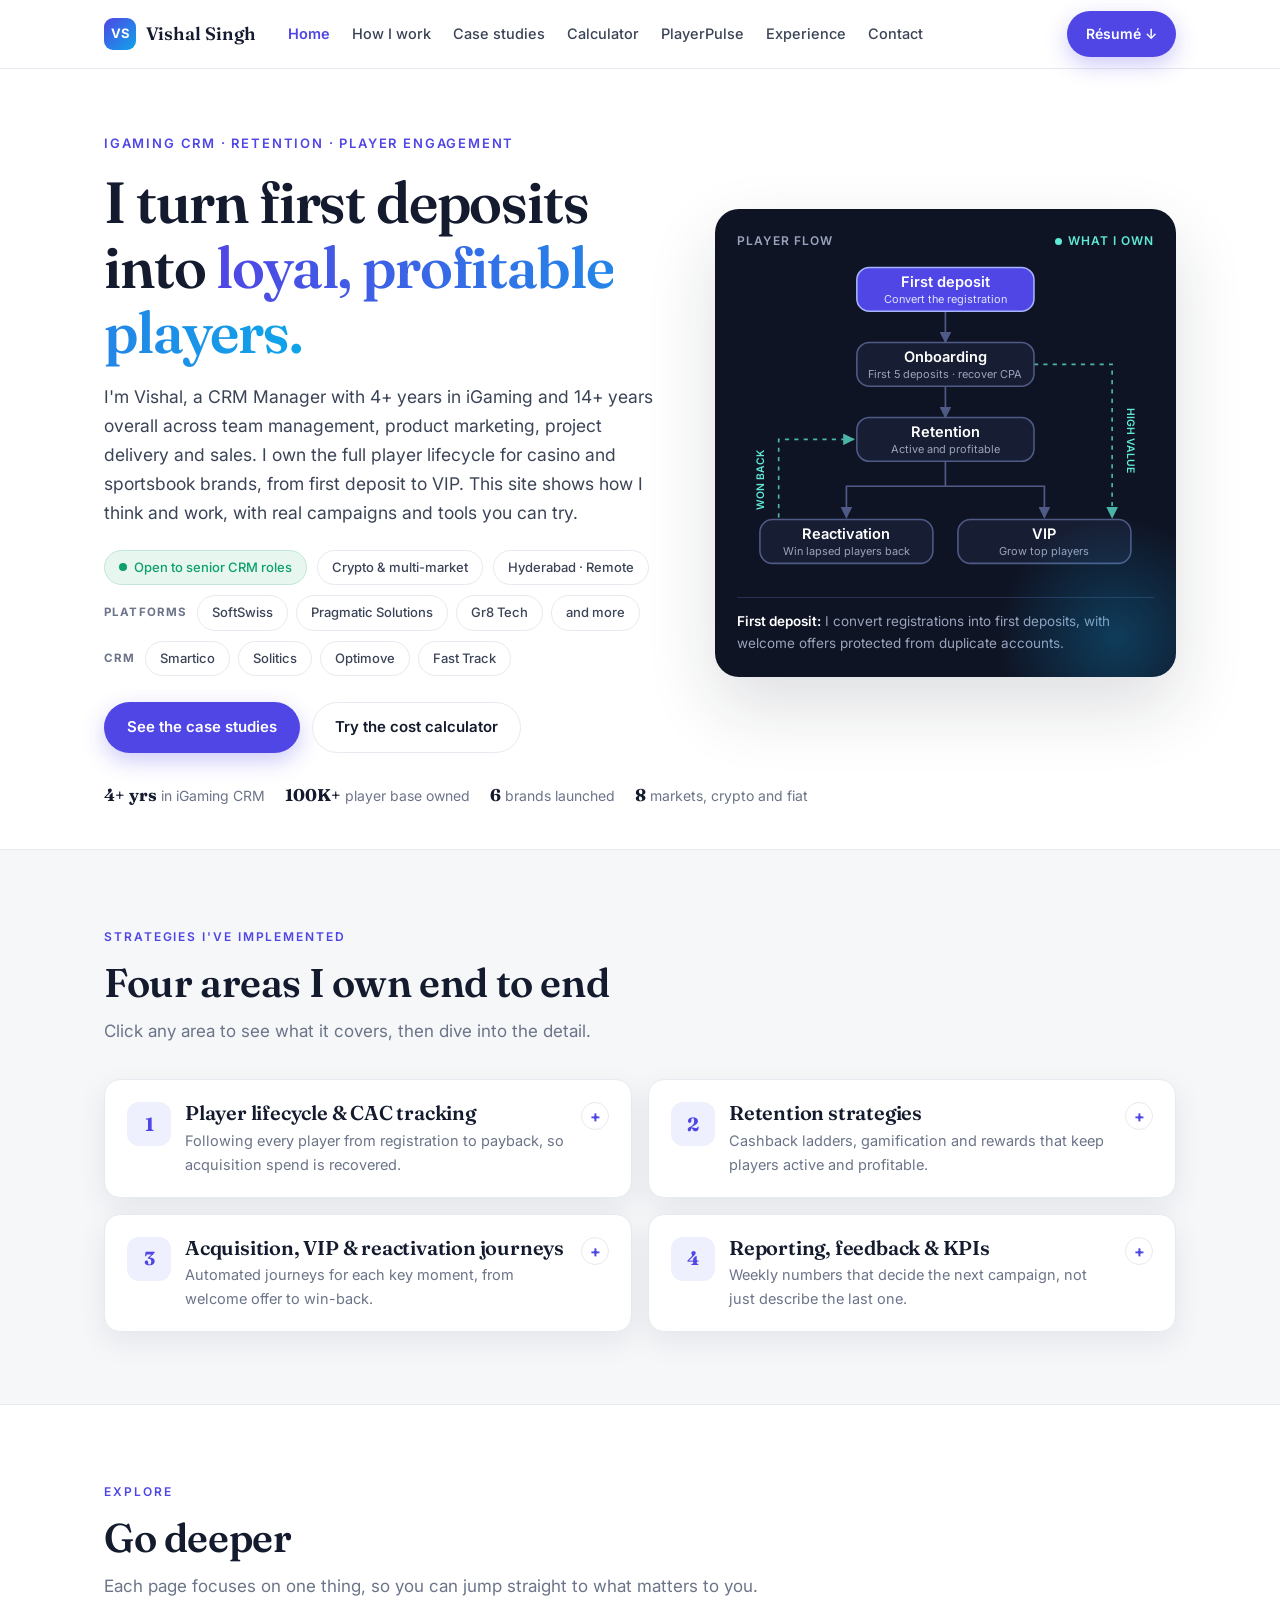
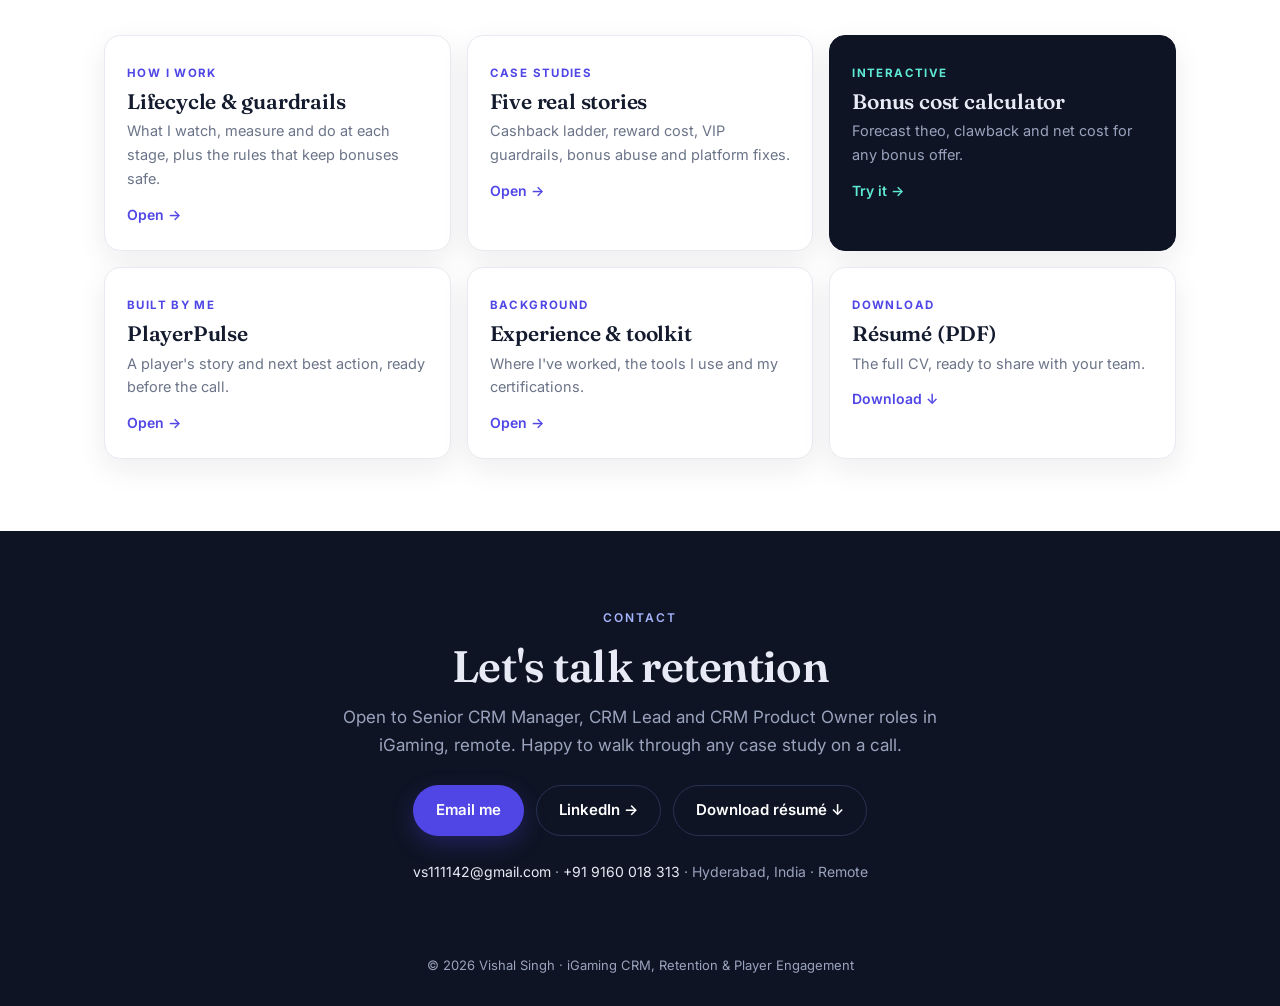
==== commit 085e04ba: "Add files via upload Update: 4+ yrs iGaming, rename to Bonus cost calculator, conversion range to 8%" ====
--- a/index.html
+++ b/index.html
@@ -45,7 +45,7 @@
       <div>
         <div class="kicker">iGaming CRM · Retention · Player Engagement</div>
         <h1>I turn first deposits into <em>loyal, profitable players.</em></h1>
-        <p class="lead">I'm Vishal, a CRM Manager with 5+ years in iGaming and 14+ years overall across team management, product marketing, project delivery and sales. I own the full player lifecycle for casino and sportsbook brands, from first deposit to VIP. This site shows how I think and work, with real campaigns and tools you can try.</p>
+        <p class="lead">I'm Vishal, a CRM Manager with 4+ years in iGaming and 14+ years overall across team management, product marketing, project delivery and sales. I own the full player lifecycle for casino and sportsbook brands, from first deposit to VIP. This site shows how I think and work, with real campaigns and tools you can try.</p>
         <div class="chips">
           <span class="chip otw">Open to senior CRM roles</span>
           <span class="chip">Crypto &amp; multi-market</span>
@@ -84,7 +84,7 @@
       </div>
     </div>
 
-    <div class="facts-line"><span><b>5+ yrs</b>in iGaming CRM</span><span><b>100K+</b>player base owned</span><span><b>6</b>brands launched</span><span><b>8</b>markets, crypto and fiat</span></div>
+    <div class="facts-line"><span><b>4+ yrs</b>in iGaming CRM</span><span><b>100K+</b>player base owned</span><span><b>6</b>brands launched</span><span><b>8</b>markets, crypto and fiat</span></div>
   </div>
   </div>
 </section>
@@ -139,7 +139,7 @@
     <div class="explore">
       <a class="ex" href="how-i-work.html"><span class="k">How I work</span><h3>Lifecycle &amp; guardrails</h3><p>What I watch, measure and do at each stage, plus the rules that keep bonuses safe.</p><span class="arr">Open →</span></a>
       <a class="ex" href="case-studies.html"><span class="k">Case studies</span><h3>Five real stories</h3><p>Cashback ladder, reward cost, VIP guardrails, bonus abuse and platform fixes.</p><span class="arr">Open →</span></a>
-      <a class="ex feat" href="calculator.html"><span class="k">Interactive</span><h3>Cashback calculator</h3><p>Forecast theo, clawback and net cost for any cashback offer.</p><span class="arr">Try it →</span></a>
+      <a class="ex feat" href="calculator.html"><span class="k">Interactive</span><h3>Bonus cost calculator</h3><p>Forecast theo, clawback and net cost for any bonus offer.</p><span class="arr">Try it →</span></a>
       <a class="ex" href="playerpulse.html"><span class="k">Built by me</span><h3>PlayerPulse</h3><p>A player's story and next best action, ready before the call.</p><span class="arr">Open →</span></a>
       <a class="ex" href="experience.html"><span class="k">Background</span><h3>Experience &amp; toolkit</h3><p>Where I've worked, the tools I use and my certifications.</p><span class="arr">Open →</span></a>
       <a class="ex" href="Vishal-Singh-Resume.pdf" target="_blank" rel="noopener"><span class="k">Download</span><h3>Résumé (PDF)</h3><p>The full CV, ready to share with your team.</p><span class="arr">Download ↓</span></a>
